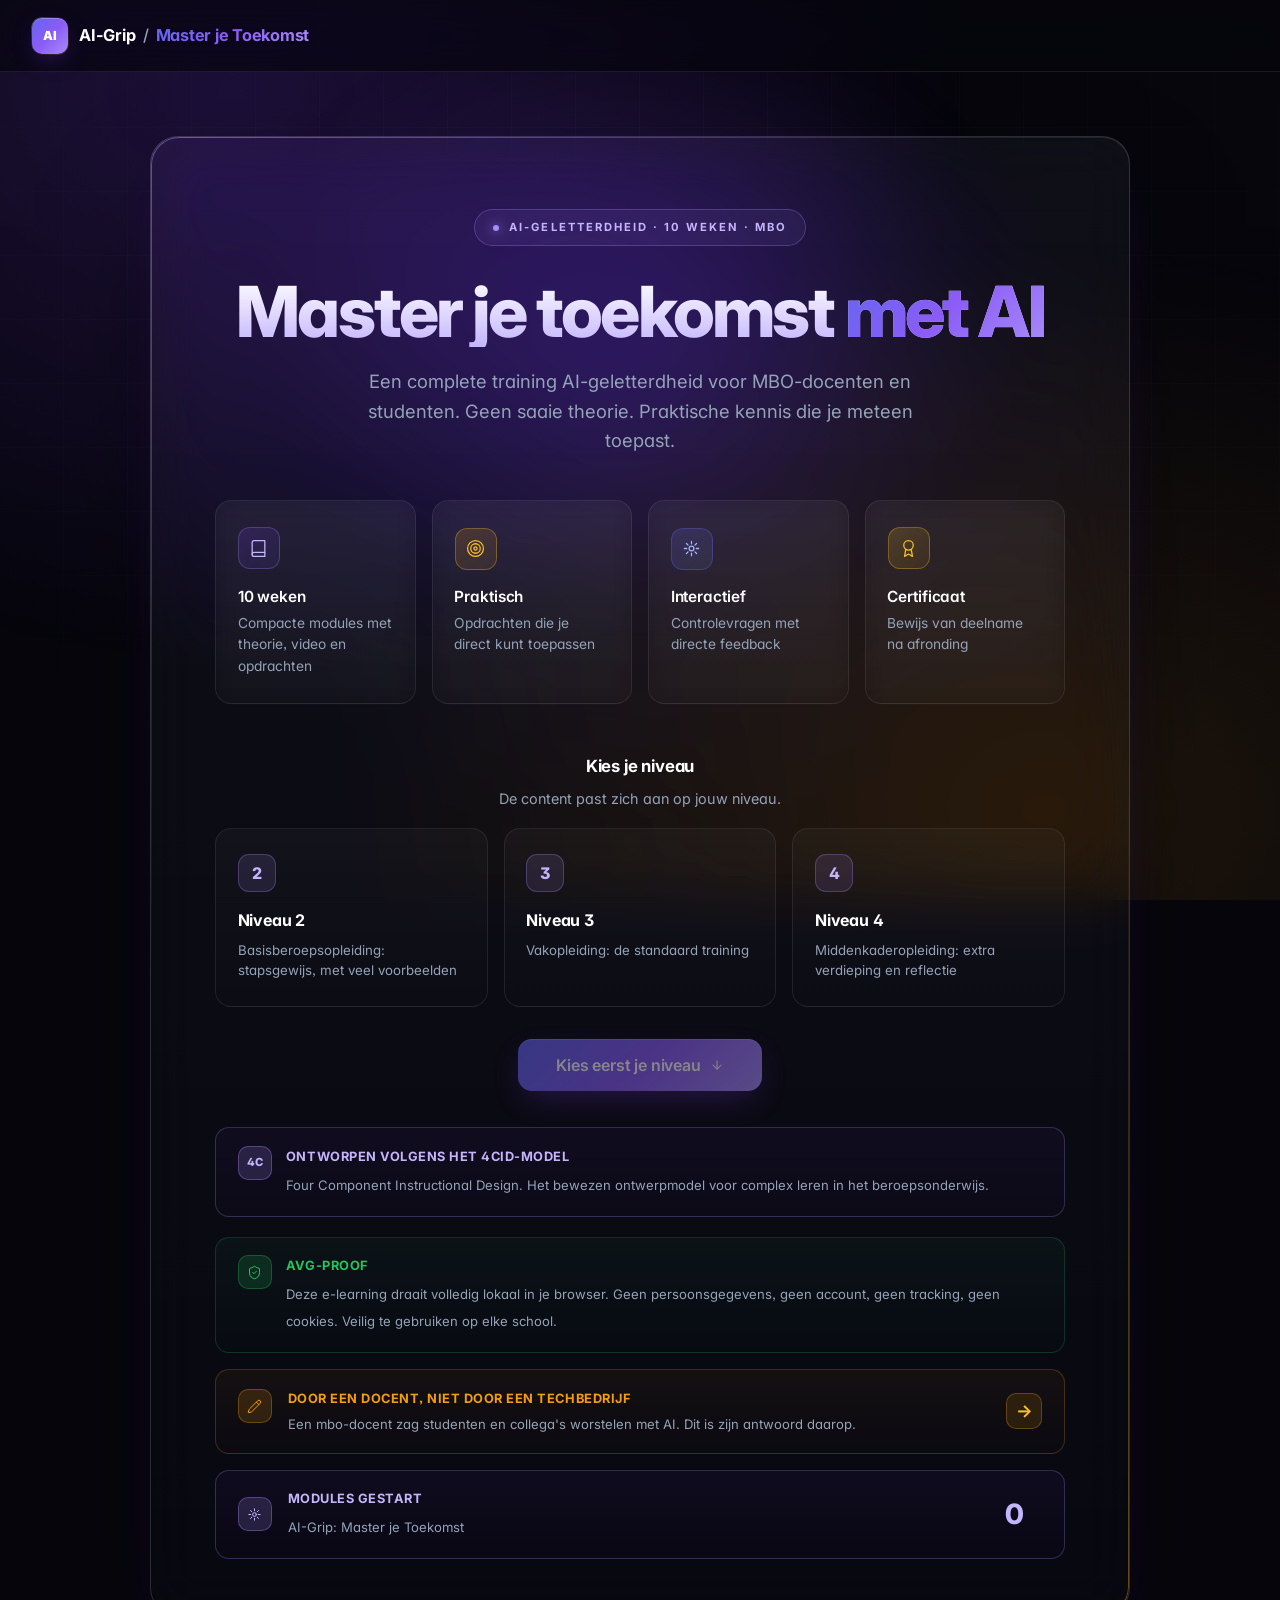
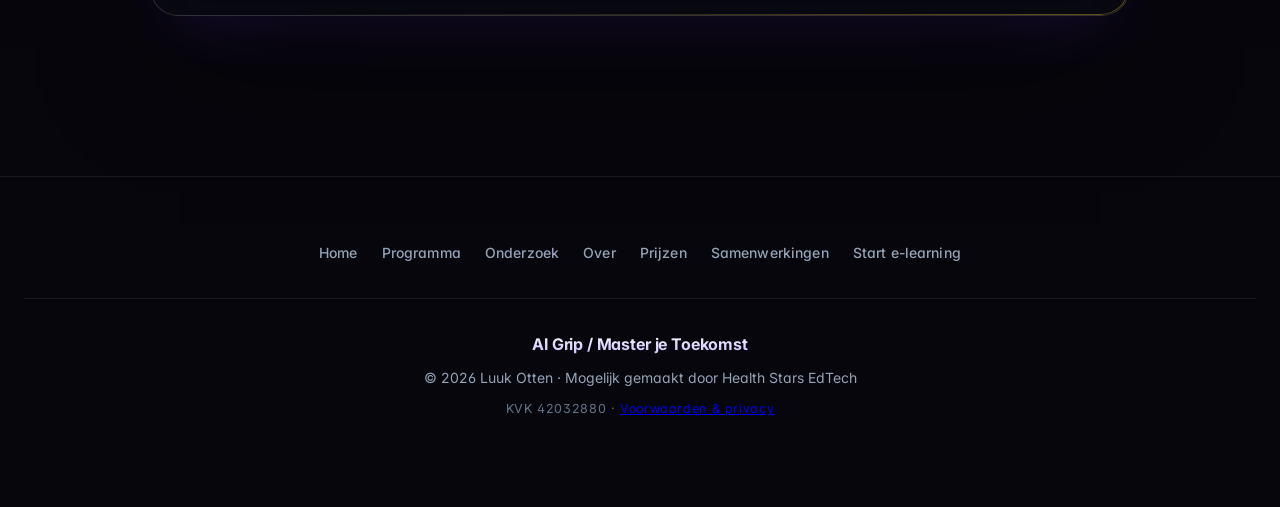
==== aigrip/index.html @ 20317e6b "Sync vanuit MBO3: week 5 weerbaarheid, driekeuze-zelfcheck, eerlijker certificaat en site-consistent" ====
<!DOCTYPE html>
<html lang="nl-NL">
<head>
<meta charset="UTF-8">
<meta name="viewport" content="width=device-width, initial-scale=1.0">
<meta http-equiv="Cache-Control" content="no-cache, no-store, must-revalidate">
<meta http-equiv="Pragma" content="no-cache">
<meta http-equiv="Expires" content="0">
<meta name="dcterms.rights" content="© 2026 Luuk Otten. CC BY-NC-ND 4.0">
<meta name="theme-color" content="#06060c">
<title>Gratis e-learning AI-geletterdheid mbo · AI Grip</title>
<meta name="description" content="Gratis e-learning AI-geletterdheid voor docenten en studenten in het mbo. Tien weken, modulair, gedifferentieerd op niveau 2, 3 en 4. Morgen inzetbaar in de les.">
<meta name="author" content="Luuk Otten">
<meta name="robots" content="index, follow">
<link rel="canonical" href="https://ai-geletterdheid-mbo.nl/aigrip/">

<meta property="og:type" content="website">
<meta property="og:locale" content="nl_NL">
<meta property="og:url" content="https://ai-geletterdheid-mbo.nl/aigrip/">
<meta property="og:title" content="E-learning AI-geletterdheid mbo · AI Grip / Master je Toekomst">
<meta property="og:description" content="Gratis e-learning AI-geletterdheid voor docenten en studenten in het mbo. Tien weken, modulair, gedifferentieerd op niveau 2, 3 en 4.">
<meta property="og:site_name" content="AI-geletterdheid voor het mbo">
<meta property="og:image" content="https://ai-geletterdheid-mbo.nl/og-image.png">
<meta property="og:image:width" content="1200">
<meta property="og:image:height" content="630">
<meta property="og:image:alt" content="AI Grip / Master je Toekomst, AI-geletterdheid voor het mbo">

<meta name="twitter:card" content="summary_large_image">
<meta name="twitter:title" content="E-learning AI-geletterdheid mbo · AI Grip / Master je Toekomst">
<meta name="twitter:description" content="Gratis e-learning AI-geletterdheid voor docenten en studenten in het mbo. Tien weken, modulair.">
<meta name="twitter:image" content="https://ai-geletterdheid-mbo.nl/og-image.png">

<link rel="license" href="https://creativecommons.org/licenses/by-nc-nd/4.0/deed.nl">
<link rel="icon" type="image/svg+xml" href="https://ai-geletterdheid-mbo.nl/favicon.svg">
<link rel="preconnect" href="https://fonts.googleapis.com">
<link rel="preconnect" href="https://fonts.gstatic.com" crossorigin>
<link href="https://fonts.googleapis.com/css2?family=Inter:wght@400;500;600;700;800&display=swap" rel="stylesheet">
<style>
  *, *::before, *::after { box-sizing: border-box; margin: 0; padding: 0; }

  :root {
    /* Deep canvas */
    --bg: #06060c;
    --bg-deep: #04040a;
    --bg-elevated: #0c0c18;

    /* Borders */
    --border: rgba(255,255,255,0.08);
    --border-strong: rgba(255,255,255,0.14);

    /* Primary palette (cool purple) */
    --purple-300: #c4b5fd;
    --purple-400: #a78bfa;
    --purple-500: #8b5cf6;
    --purple-600: #7c3aed;
    --indigo-500: #6366f1;
    --indigo-600: #4f46e5;

    /* Accent (warm amber) */
    --amber-300: #fcd34d;
    --amber-400: #fbbf24;
    --amber-500: #f59e0b;
    --amber-600: #d97706;

    /* Gradients */
    --gradient-primary: linear-gradient(135deg, #6366f1 0%, #8b5cf6 50%, #a78bfa 100%);
    --gradient-primary-hover: linear-gradient(135deg, #7c8af1 0%, #9c70f8 50%, #b596ff 100%);
    --gradient-amber: linear-gradient(135deg, #f59e0b 0%, #fbbf24 100%);
    --gradient-text: linear-gradient(180deg, #ffffff 0%, #c4b5fd 100%);
    --gradient-mesh:
      radial-gradient(at 18% 10%, rgba(124,58,237,0.20) 0%, transparent 50%),
      radial-gradient(at 82% 90%, rgba(245,158,11,0.10) 0%, transparent 50%),
      radial-gradient(at 50% 50%, rgba(99,102,241,0.06) 0%, transparent 60%);

    /* Typography */
    --font-sans: 'Inter', -apple-system, BlinkMacSystemFont, "Segoe UI", Roboto, "Helvetica Neue", Arial, sans-serif;
    --font-display: 'Inter', -apple-system, BlinkMacSystemFont, "Segoe UI", Roboto, sans-serif;

    /* Text */
    --text: #f1f5f9;
    --text-faint: #64748b;
    --white: #ffffff;

    /* === Legacy aliases (kept so existing rules keep working) === */
    --bg-primary: #06060c;
    --bg-secondary: #0c0c18;
    --bg-card: rgba(255,255,255,0.025);
    --bg-card-hover: rgba(255,255,255,0.05);
    --bg-glass: rgba(255,255,255,0.04);
    --border-glass: rgba(255,255,255,0.08);
    --border-glass-hover: rgba(255,255,255,0.14);
    --blue: #6366f1;
    --blue-light: #818cf8;
    --blue-lighter: #a5b4fc;
    --purple: #7c3aed;
    --purple-light: #a78bfa;
    --orange: #f59e0b;
    --orange-light: #fbbf24;
    --orange-dark: #d97706;
    --accent: #fbbf24;
    --gray-50: rgba(255,255,255,0.025);
    --gray-100: rgba(255,255,255,0.05);
    --gray-200: rgba(255,255,255,0.08);
    --gray-300: rgba(255,255,255,0.14);
    --gray-400: rgba(255,255,255,0.4);
    --gray-500: rgba(255,255,255,0.6);
    --gray-600: rgba(255,255,255,0.7);
    --gray-700: rgba(255,255,255,0.85);
    --gray-800: rgba(255,255,255,0.92);
    --text-primary: #f1f5f9;
    --text-secondary: #cbd5e1;
    --text-muted: #94a3b8;
    --green: #22c55e;
    --green-light: rgba(34,197,94,0.12);
    --green-border: rgba(34,197,94,0.3);
    --red: #ef4444;
    --red-light: rgba(239,68,68,0.12);
    --red-border: rgba(239,68,68,0.3);

    --radius: 18px;
    --radius-sm: 12px;
    --radius-xs: 8px;
    --shadow: 0 4px 24px -8px rgba(0,0,0,0.5), 0 0 0 1px var(--border);
    --shadow-lg: 0 24px 60px -16px rgba(0,0,0,0.6), 0 0 0 1px var(--border);
    --shadow-xl: 0 40px 100px -20px rgba(0,0,0,0.7), 0 0 0 1px var(--border);
    --shadow-glow-blue: 0 0 60px -10px rgba(124,58,237,0.5);
    --shadow-glow-amber: 0 0 60px -10px rgba(245,158,11,0.4);
    --shadow-glow-green: 0 0 30px -10px rgba(34,197,94,0.4);
    --shadow-glow-orange: 0 0 30px -10px rgba(245,158,11,0.4);
    --transition: all 0.35s cubic-bezier(0.16, 1, 0.3, 1);
  }

  html { scroll-behavior: smooth; }

  body {
    font-family: var(--font-sans);
    font-feature-settings: 'cv11', 'ss01', 'ss03';
    background: var(--bg);
    color: var(--text);
    line-height: 1.7;
    min-height: 100vh;
    -webkit-font-smoothing: antialiased;
    -moz-osx-font-smoothing: grayscale;
    position: relative;
    overflow-x: hidden;
  }

  /* Ambient gradient mesh */
  body::before {
    content: '';
    position: fixed;
    inset: 0;
    background: var(--gradient-mesh);
    pointer-events: none;
    z-index: 0;
  }

  /* Subtle grid pattern, fades to edges */
  body::after {
    content: '';
    position: fixed;
    inset: 0;
    background-image:
      linear-gradient(rgba(255,255,255,0.022) 1px, transparent 1px),
      linear-gradient(90deg, rgba(255,255,255,0.022) 1px, transparent 1px);
    background-size: 64px 64px;
    background-position: -1px -1px;
    pointer-events: none;
    z-index: 0;
    -webkit-mask-image: radial-gradient(ellipse 80% 70% at 50% 40%, #000 30%, transparent 90%);
    mask-image: radial-gradient(ellipse 80% 70% at 50% 40%, #000 30%, transparent 90%);
  }

  .app-header, .page, .app-footer { position: relative; z-index: 1; }

  /* === SVG ICON SYSTEM (line-style, currentColor) === */
  .ico {
    display: inline-block;
    width: 1em;
    height: 1em;
    background-color: currentColor;
    -webkit-mask-image: var(--svg);
    mask-image: var(--svg);
    -webkit-mask-repeat: no-repeat;
    mask-repeat: no-repeat;
    -webkit-mask-position: center;
    mask-position: center;
    -webkit-mask-size: contain;
    mask-size: contain;
    vertical-align: -0.15em;
    flex-shrink: 0;
  }
  .ico-book { --svg: url("data:image/svg+xml;utf8,<svg xmlns='http://www.w3.org/2000/svg' viewBox='0 0 24 24' fill='none' stroke='currentColor' stroke-width='1.6' stroke-linecap='round' stroke-linejoin='round'><path d='M4 19.5A2.5 2.5 0 0 1 6.5 17H20'/><path d='M6.5 2H20v20H6.5A2.5 2.5 0 0 1 4 19.5v-15A2.5 2.5 0 0 1 6.5 2z'/></svg>"); }
  .ico-target { --svg: url("data:image/svg+xml;utf8,<svg xmlns='http://www.w3.org/2000/svg' viewBox='0 0 24 24' fill='none' stroke='currentColor' stroke-width='1.6' stroke-linecap='round' stroke-linejoin='round'><circle cx='12' cy='12' r='10'/><circle cx='12' cy='12' r='6'/><circle cx='12' cy='12' r='2'/></svg>"); }
  .ico-spark { --svg: url("data:image/svg+xml;utf8,<svg xmlns='http://www.w3.org/2000/svg' viewBox='0 0 24 24' fill='none' stroke='currentColor' stroke-width='1.6' stroke-linecap='round' stroke-linejoin='round'><path d='M12 3v3M12 18v3M3 12h3M18 12h3M5.6 5.6l2.1 2.1M16.3 16.3l2.1 2.1M5.6 18.4l2.1-2.1M16.3 7.7l2.1-2.1'/><circle cx='12' cy='12' r='3'/></svg>"); }
  .ico-award { --svg: url("data:image/svg+xml;utf8,<svg xmlns='http://www.w3.org/2000/svg' viewBox='0 0 24 24' fill='none' stroke='currentColor' stroke-width='1.6' stroke-linecap='round' stroke-linejoin='round'><circle cx='12' cy='8' r='6'/><path d='M15.5 13.5 17 22l-5-3-5 3 1.5-8.5'/></svg>"); }
  .ico-shield { --svg: url("data:image/svg+xml;utf8,<svg xmlns='http://www.w3.org/2000/svg' viewBox='0 0 24 24' fill='none' stroke='currentColor' stroke-width='1.6' stroke-linecap='round' stroke-linejoin='round'><path d='M20 13c0 5-3.5 7.5-7.66 8.95a1 1 0 0 1-.67-.01C7.5 20.5 4 18 4 13V6a1 1 0 0 1 1-1c2 0 4.5-1.2 6.24-2.72a1.17 1.17 0 0 1 1.52 0C14.51 3.81 17 5 19 5a1 1 0 0 1 1 1z'/><path d='m9 12 2 2 4-4'/></svg>"); }
  .ico-play { --svg: url("data:image/svg+xml;utf8,<svg xmlns='http://www.w3.org/2000/svg' viewBox='0 0 24 24' fill='none' stroke='currentColor' stroke-width='1.6' stroke-linecap='round' stroke-linejoin='round'><polygon points='6 3 20 12 6 21 6 3'/></svg>"); }
  .ico-pencil { --svg: url("data:image/svg+xml;utf8,<svg xmlns='http://www.w3.org/2000/svg' viewBox='0 0 24 24' fill='none' stroke='currentColor' stroke-width='1.6' stroke-linecap='round' stroke-linejoin='round'><path d='M21.174 6.812a1 1 0 0 0-3.986-3.987L3.842 16.174a2 2 0 0 0-.5.83l-1.321 4.352a.5.5 0 0 0 .623.622l4.353-1.32a2 2 0 0 0 .83-.497z'/><path d='m15 5 4 4'/></svg>"); }
  .ico-gear { --svg: url("data:image/svg+xml;utf8,<svg xmlns='http://www.w3.org/2000/svg' viewBox='0 0 24 24' fill='none' stroke='currentColor' stroke-width='1.6' stroke-linecap='round' stroke-linejoin='round'><circle cx='12' cy='12' r='3'/><path d='M19.4 15a1.65 1.65 0 0 0 .33 1.82l.06.06a2 2 0 0 1-2.83 2.83l-.06-.06a1.65 1.65 0 0 0-1.82-.33 1.65 1.65 0 0 0-1 1.51V21a2 2 0 1 1-4 0v-.09a1.65 1.65 0 0 0-1-1.51 1.65 1.65 0 0 0-1.82.33l-.06.06a2 2 0 1 1-2.83-2.83l.06-.06a1.65 1.65 0 0 0 .33-1.82 1.65 1.65 0 0 0-1.51-1H3a2 2 0 1 1 0-4h.09a1.65 1.65 0 0 0 1.51-1 1.65 1.65 0 0 0-.33-1.82l-.06-.06a2 2 0 1 1 2.83-2.83l.06.06a1.65 1.65 0 0 0 1.82.33h0a1.65 1.65 0 0 0 1-1.51V3a2 2 0 1 1 4 0v.09a1.65 1.65 0 0 0 1 1.51h0a1.65 1.65 0 0 0 1.82-.33l.06-.06a2 2 0 1 1 2.83 2.83l-.06.06a1.65 1.65 0 0 0-.33 1.82v0a1.65 1.65 0 0 0 1.51 1H21a2 2 0 1 1 0 4h-.09a1.65 1.65 0 0 0-1.51 1z'/></svg>"); }
  .ico-arrow-right { --svg: url("data:image/svg+xml;utf8,<svg xmlns='http://www.w3.org/2000/svg' viewBox='0 0 24 24' fill='none' stroke='currentColor' stroke-width='1.8' stroke-linecap='round' stroke-linejoin='round'><path d='M5 12h14'/><path d='m12 5 7 7-7 7'/></svg>"); }
  .ico-arrow-left { --svg: url("data:image/svg+xml;utf8,<svg xmlns='http://www.w3.org/2000/svg' viewBox='0 0 24 24' fill='none' stroke='currentColor' stroke-width='1.8' stroke-linecap='round' stroke-linejoin='round'><path d='M19 12H5'/><path d='m12 19-7-7 7-7'/></svg>"); }
  .ico-arrow-down { --svg: url("data:image/svg+xml;utf8,<svg xmlns='http://www.w3.org/2000/svg' viewBox='0 0 24 24' fill='none' stroke='currentColor' stroke-width='1.8' stroke-linecap='round' stroke-linejoin='round'><path d='M12 5v14'/><path d='m19 12-7 7-7-7'/></svg>"); }
  .ico-check { --svg: url("data:image/svg+xml;utf8,<svg xmlns='http://www.w3.org/2000/svg' viewBox='0 0 24 24' fill='none' stroke='currentColor' stroke-width='2.2' stroke-linecap='round' stroke-linejoin='round'><polyline points='20 6 9 17 4 12'/></svg>"); }
  .ico-x { --svg: url("data:image/svg+xml;utf8,<svg xmlns='http://www.w3.org/2000/svg' viewBox='0 0 24 24' fill='none' stroke='currentColor' stroke-width='2.2' stroke-linecap='round' stroke-linejoin='round'><path d='M18 6 6 18'/><path d='m6 6 12 12'/></svg>"); }
  .ico-save { --svg: url("data:image/svg+xml;utf8,<svg xmlns='http://www.w3.org/2000/svg' viewBox='0 0 24 24' fill='none' stroke='currentColor' stroke-width='1.6' stroke-linecap='round' stroke-linejoin='round'><path d='M19 21H5a2 2 0 0 1-2-2V5a2 2 0 0 1 2-2h11l5 5v11a2 2 0 0 1-2 2z'/><polyline points='17 21 17 13 7 13 7 21'/><polyline points='7 3 7 8 15 8'/></svg>"); }
  .ico-bulb { --svg: url("data:image/svg+xml;utf8,<svg xmlns='http://www.w3.org/2000/svg' viewBox='0 0 24 24' fill='none' stroke='currentColor' stroke-width='1.6' stroke-linecap='round' stroke-linejoin='round'><path d='M15 14c.2-1 .7-1.7 1.5-2.5 1-.9 1.5-2.2 1.5-3.5A6 6 0 0 0 6 8c0 1 .2 2.2 1.5 3.5.7.7 1.3 1.5 1.5 2.5'/><path d='M9 18h6'/><path d='M10 22h4'/></svg>"); }
  .ico-note { --svg: url("data:image/svg+xml;utf8,<svg xmlns='http://www.w3.org/2000/svg' viewBox='0 0 24 24' fill='none' stroke='currentColor' stroke-width='1.6' stroke-linecap='round' stroke-linejoin='round'><path d='M14 3v4a1 1 0 0 0 1 1h4'/><path d='M17 21H7a2 2 0 0 1-2-2V5a2 2 0 0 1 2-2h7l5 5v11a2 2 0 0 1-2 2z'/><path d='M9 13h6'/><path d='M9 17h6'/></svg>"); }
  .ico-calc { --svg: url("data:image/svg+xml;utf8,<svg xmlns='http://www.w3.org/2000/svg' viewBox='0 0 24 24' fill='none' stroke='currentColor' stroke-width='1.6' stroke-linecap='round' stroke-linejoin='round'><rect x='4' y='2' width='16' height='20' rx='2'/><line x1='8' y1='6' x2='16' y2='6'/><line x1='16' y1='14' x2='16' y2='18'/><path d='M16 10h.01'/><path d='M12 10h.01'/><path d='M8 10h.01'/><path d='M12 14h.01'/><path d='M8 14h.01'/><path d='M12 18h.01'/><path d='M8 18h.01'/></svg>"); }
  .ico-globe { --svg: url("data:image/svg+xml;utf8,<svg xmlns='http://www.w3.org/2000/svg' viewBox='0 0 24 24' fill='none' stroke='currentColor' stroke-width='1.6' stroke-linecap='round' stroke-linejoin='round'><circle cx='12' cy='12' r='10'/><path d='M12 2a14.5 14.5 0 0 0 0 20 14.5 14.5 0 0 0 0-20'/><path d='M2 12h20'/></svg>"); }
  .ico-phone { --svg: url("data:image/svg+xml;utf8,<svg xmlns='http://www.w3.org/2000/svg' viewBox='0 0 24 24' fill='none' stroke='currentColor' stroke-width='1.6' stroke-linecap='round' stroke-linejoin='round'><rect x='5' y='2' width='14' height='20' rx='2.5'/><line x1='12' y1='18' x2='12' y2='18'/></svg>"); }
  .ico-cpu { --svg: url("data:image/svg+xml;utf8,<svg xmlns='http://www.w3.org/2000/svg' viewBox='0 0 24 24' fill='none' stroke='currentColor' stroke-width='1.6' stroke-linecap='round' stroke-linejoin='round'><rect x='4' y='4' width='16' height='16' rx='2'/><rect x='9' y='9' width='6' height='6'/><line x1='9' y1='2' x2='9' y2='4'/><line x1='15' y1='2' x2='15' y2='4'/><line x1='9' y1='20' x2='9' y2='22'/><line x1='15' y1='20' x2='15' y2='22'/><line x1='20' y1='9' x2='22' y2='9'/><line x1='20' y1='14' x2='22' y2='14'/><line x1='2' y1='9' x2='4' y2='9'/><line x1='2' y1='14' x2='4' y2='14'/></svg>"); }
  .ico-building { --svg: url("data:image/svg+xml;utf8,<svg xmlns='http://www.w3.org/2000/svg' viewBox='0 0 24 24' fill='none' stroke='currentColor' stroke-width='1.6' stroke-linecap='round' stroke-linejoin='round'><rect x='4' y='2' width='16' height='20' rx='2'/><path d='M9 22v-4h6v4'/><path d='M8 6h.01'/><path d='M16 6h.01'/><path d='M12 6h.01'/><path d='M12 10h.01'/><path d='M12 14h.01'/><path d='M16 10h.01'/><path d='M16 14h.01'/><path d='M8 10h.01'/><path d='M8 14h.01'/></svg>"); }
  .ico-wrench { --svg: url("data:image/svg+xml;utf8,<svg xmlns='http://www.w3.org/2000/svg' viewBox='0 0 24 24' fill='none' stroke='currentColor' stroke-width='1.6' stroke-linecap='round' stroke-linejoin='round'><path d='M14.7 6.3a1 1 0 0 0 0 1.4l1.6 1.6a1 1 0 0 0 1.4 0l3.77-3.77a6 6 0 0 1-7.94 7.94l-6.91 6.91a2.12 2.12 0 0 1-3-3l6.91-6.91a6 6 0 0 1 7.94-7.94l-3.76 3.76z'/></svg>"); }
  .ico-cross { --svg: url("data:image/svg+xml;utf8,<svg xmlns='http://www.w3.org/2000/svg' viewBox='0 0 24 24' fill='none' stroke='currentColor' stroke-width='1.6' stroke-linecap='round' stroke-linejoin='round'><path d='M11 2a2 2 0 0 0-2 2v5H4a2 2 0 0 0-2 2v2c0 1.1.9 2 2 2h5v5c0 1.1.9 2 2 2h2a2 2 0 0 0 2-2v-5h5a2 2 0 0 0 2-2v-2a2 2 0 0 0-2-2h-5V4a2 2 0 0 0-2-2h-2z'/></svg>"); }
  .ico-box { --svg: url("data:image/svg+xml;utf8,<svg xmlns='http://www.w3.org/2000/svg' viewBox='0 0 24 24' fill='none' stroke='currentColor' stroke-width='1.6' stroke-linecap='round' stroke-linejoin='round'><path d='M21 16V8a2 2 0 0 0-1-1.73l-7-4a2 2 0 0 0-2 0l-7 4A2 2 0 0 0 3 8v8a2 2 0 0 0 1 1.73l7 4a2 2 0 0 0 2 0l7-4A2 2 0 0 0 21 16z'/><polyline points='3.27 6.96 12 12.01 20.73 6.96'/><line x1='12' y1='22.08' x2='12' y2='12'/></svg>"); }
  .ico-briefcase { --svg: url("data:image/svg+xml;utf8,<svg xmlns='http://www.w3.org/2000/svg' viewBox='0 0 24 24' fill='none' stroke='currentColor' stroke-width='1.6' stroke-linecap='round' stroke-linejoin='round'><rect x='2' y='7' width='20' height='14' rx='2' ry='2'/><path d='M16 21V5a2 2 0 0 0-2-2h-4a2 2 0 0 0-2 2v16'/></svg>"); }
  .ico-utensils { --svg: url("data:image/svg+xml;utf8,<svg xmlns='http://www.w3.org/2000/svg' viewBox='0 0 24 24' fill='none' stroke='currentColor' stroke-width='1.6' stroke-linecap='round' stroke-linejoin='round'><path d='M3 2v7c0 1.1.9 2 2 2h4a2 2 0 0 0 2-2V2'/><path d='M7 2v20'/><path d='M21 15V2v0a5 5 0 0 0-5 5v6c0 1.1.9 2 2 2h3Zm0 0v7'/></svg>"); }
  .ico-scales { --svg: url("data:image/svg+xml;utf8,<svg xmlns='http://www.w3.org/2000/svg' viewBox='0 0 24 24' fill='none' stroke='currentColor' stroke-width='1.6' stroke-linecap='round' stroke-linejoin='round'><path d='m16 16 3-8 3 8c-.87.65-1.92 1-3 1s-2.13-.35-3-1Z'/><path d='m2 16 3-8 3 8c-.87.65-1.92 1-3 1s-2.13-.35-3-1Z'/><path d='M7 21h10'/><path d='M12 3v18'/><path d='M3 7h2c2 0 5-1 7-2 2 1 5 2 7 2h2'/></svg>"); }
  .ico-lock { --svg: url("data:image/svg+xml;utf8,<svg xmlns='http://www.w3.org/2000/svg' viewBox='0 0 24 24' fill='none' stroke='currentColor' stroke-width='1.6' stroke-linecap='round' stroke-linejoin='round'><rect x='3' y='11' width='18' height='11' rx='2' ry='2'/><path d='M7 11V7a5 5 0 0 1 10 0v4'/></svg>"); }
  .ico-alert { --svg: url("data:image/svg+xml;utf8,<svg xmlns='http://www.w3.org/2000/svg' viewBox='0 0 24 24' fill='none' stroke='currentColor' stroke-width='1.6' stroke-linecap='round' stroke-linejoin='round'><path d='m21.73 18-8-14a2 2 0 0 0-3.48 0l-8 14A2 2 0 0 0 4 21h16a2 2 0 0 0 1.73-3Z'/><path d='M12 9v4'/><path d='M12 17h.01'/></svg>"); }
  .ico-help { --svg: url("data:image/svg+xml;utf8,<svg xmlns='http://www.w3.org/2000/svg' viewBox='0 0 24 24' fill='none' stroke='currentColor' stroke-width='1.6' stroke-linecap='round' stroke-linejoin='round'><circle cx='12' cy='12' r='10'/><path d='M9.09 9a3 3 0 0 1 5.83 1c0 2-3 3-3 3'/><path d='M12 17h.01'/></svg>"); }
  .ico-megaphone { --svg: url("data:image/svg+xml;utf8,<svg xmlns='http://www.w3.org/2000/svg' viewBox='0 0 24 24' fill='none' stroke='currentColor' stroke-width='1.6' stroke-linecap='round' stroke-linejoin='round'><path d='m3 11 18-5v12L3 14v-3z'/><path d='M11.6 16.8a3 3 0 1 1-5.8-1.6'/></svg>"); }
  .ico-home { --svg: url("data:image/svg+xml;utf8,<svg xmlns='http://www.w3.org/2000/svg' viewBox='0 0 24 24' fill='none' stroke='currentColor' stroke-width='1.6' stroke-linecap='round' stroke-linejoin='round'><path d='M15 21v-8a1 1 0 0 0-1-1h-4a1 1 0 0 0-1 1v8'/><path d='M3 10a2 2 0 0 1 .709-1.528l7-5.999a2 2 0 0 1 2.582 0l7 5.999A2 2 0 0 1 21 10v9a2 2 0 0 1-2 2H5a2 2 0 0 1-2-2z'/></svg>"); }

  /* ===== HEADER ===== */
  .app-header {
    background: rgba(6,6,12,0.72);
    backdrop-filter: blur(24px) saturate(180%);
    -webkit-backdrop-filter: blur(24px) saturate(180%);
    color: var(--white);
    padding: 0 2rem;
    height: 72px;
    display: flex;
    align-items: center;
    justify-content: space-between;
    position: sticky;
    top: 0;
    z-index: 100;
    border-bottom: 1px solid var(--border);
  }

  .app-header .logo {
    font-family: var(--font-display);
    font-size: 1.02rem;
    font-weight: 700;
    display: flex;
    align-items: center;
    gap: 0.7rem;
    cursor: pointer;
    letter-spacing: -0.015em;
    color: var(--white);
    text-decoration: none;
    border-bottom: none;
  }
  .app-header .logo:hover { border-bottom: none; }

  .app-header .logo .logo-mark {
    display: inline-flex;
    align-items: center;
    justify-content: center;
    width: 36px;
    height: 36px;
    border-radius: 10px;
    background: var(--gradient-primary);
    color: var(--white);
    font-weight: 900;
    font-size: 0.78rem;
    letter-spacing: -0.04em;
    box-shadow:
      0 8px 24px -8px rgba(124,58,237,0.55),
      inset 0 1px 0 0 rgba(255,255,255,0.22);
    font-family: var(--font-display);
    position: relative;
  }

  .app-header .logo .logo-mark::before {
    content: '';
    position: absolute;
    inset: -1px;
    border-radius: 11px;
    background: linear-gradient(135deg, rgba(255,255,255,0.3), transparent 50%, rgba(245,158,11,0.25));
    -webkit-mask: linear-gradient(#fff 0 0) content-box, linear-gradient(#fff 0 0);
    mask: linear-gradient(#fff 0 0) content-box, linear-gradient(#fff 0 0);
    -webkit-mask-composite: xor;
    mask-composite: exclude;
    padding: 1px;
    pointer-events: none;
  }

  .app-header .logo span.accent {
    background: var(--gradient-primary);
    -webkit-background-clip: text;
    -webkit-text-fill-color: transparent;
    background-clip: text;
    font-weight: 700;
  }

  .progress-header {
    display: flex;
    align-items: center;
    gap: 1rem;
  }

  .progress-header .progress-text {
    font-size: 0.85rem;
    color: var(--text-secondary);
    white-space: nowrap;
    font-weight: 500;
  }

  .progress-bar-container {
    width: 180px;
    height: 6px;
    background: rgba(255,255,255,0.08);
    border-radius: 3px;
    overflow: hidden;
  }

  .progress-bar-fill {
    height: 100%;
    background: var(--gradient-primary);
    border-radius: 3px;
    transition: width 0.6s cubic-bezier(0.4, 0, 0.2, 1);
  }

  /* ===== PAGES ===== */
  .page { display: none; }
  .page.active { display: block; }

  /* ===== WELCOME PAGE ===== */
  .welcome {
    min-height: calc(100vh - 72px);
    display: flex;
    align-items: center;
    justify-content: center;
    padding: 4rem 2rem 5rem;
    position: relative;
  }

  .welcome::before {
    content: '';
    position: absolute;
    top: -100px;
    left: 50%;
    transform: translateX(-50%);
    width: 900px;
    height: 700px;
    background: radial-gradient(ellipse, rgba(124,58,237,0.18) 0%, transparent 60%);
    pointer-events: none;
    filter: blur(40px);
    z-index: 0;
  }

  .welcome-card {
    position: relative;
    max-width: 980px;
    width: 100%;
    background: linear-gradient(180deg, rgba(255,255,255,0.04) 0%, rgba(255,255,255,0.012) 100%);
    backdrop-filter: blur(28px) saturate(160%);
    -webkit-backdrop-filter: blur(28px) saturate(160%);
    border: 1px solid var(--border-strong);
    border-radius: 28px;
    box-shadow:
      0 60px 120px -30px rgba(0,0,0,0.7),
      0 30px 60px -30px rgba(124,58,237,0.35),
      inset 0 1px 0 0 rgba(255,255,255,0.08);
    padding: 4.5rem 4rem 3.5rem;
    text-align: center;
    animation: fadeInUp 0.8s cubic-bezier(0.16, 1, 0.3, 1);
    z-index: 1;
  }

  .welcome-card::before {
    content: '';
    position: absolute;
    inset: 0;
    border-radius: 28px;
    padding: 1px;
    background: linear-gradient(135deg, rgba(168,139,250,0.5) 0%, transparent 35%, transparent 65%, rgba(251,191,36,0.4) 100%);
    -webkit-mask: linear-gradient(#fff 0 0) content-box, linear-gradient(#fff 0 0);
    mask: linear-gradient(#fff 0 0) content-box, linear-gradient(#fff 0 0);
    -webkit-mask-composite: xor;
    mask-composite: exclude;
    pointer-events: none;
  }

  .welcome-card .eyebrow {
    display: inline-flex;
    align-items: center;
    gap: 0.65rem;
    padding: 0.5rem 1.1rem;
    background: rgba(168,139,250,0.08);
    border: 1px solid rgba(168,139,250,0.28);
    border-radius: 999px;
    font-family: var(--font-display);
    font-size: 0.7rem;
    font-weight: 700;
    color: var(--purple-300);
    text-transform: uppercase;
    letter-spacing: 0.18em;
    margin-bottom: 1.85rem;
  }

  .welcome-card .eyebrow::before {
    content: '';
    width: 6px;
    height: 6px;
    border-radius: 50%;
    background: var(--purple-400);
    box-shadow: 0 0 12px var(--purple-400), 0 0 24px rgba(168,139,250,0.4);
    animation: pulseDot 2.4s ease-in-out infinite;
  }

  @keyframes pulseDot {
    0%, 100% { opacity: 1; transform: scale(1); }
    50% { opacity: 0.6; transform: scale(0.85); }
  }

  .welcome-card .emoji-hero { display: none; }

  .welcome-card h1 {
    font-family: var(--font-display);
    font-size: clamp(2.4rem, 5.5vw, 4.4rem);
    font-weight: 800;
    letter-spacing: -0.04em;
    line-height: 1.02;
    margin-bottom: 1.25rem;
    color: var(--white);
    background: var(--gradient-text);
    -webkit-background-clip: text;
    -webkit-text-fill-color: transparent;
    background-clip: text;
  }

  .welcome-card h1 span {
    background: var(--gradient-primary);
    -webkit-background-clip: text;
    -webkit-text-fill-color: transparent;
    background-clip: text;
    display: inline-block;
  }

  .welcome-card .subtitle {
    font-size: 1.15rem;
    color: var(--text-muted);
    margin-bottom: 2.75rem;
    font-weight: 400;
    max-width: 580px;
    margin-left: auto;
    margin-right: auto;
    line-height: 1.6;
  }

  .welcome-card .description { display: none; }

  .welcome-card .features {
    display: grid;
    grid-template-columns: repeat(4, 1fr);
    gap: 1rem;
    margin-bottom: 3rem;
    text-align: left;
  }

  .feature-item {
    display: flex;
    flex-direction: column;
    align-items: flex-start;
    gap: 1rem;
    padding: 1.65rem 1.35rem;
    background: linear-gradient(180deg, rgba(255,255,255,0.04) 0%, rgba(255,255,255,0.01) 100%);
    border: 1px solid var(--border);
    border-radius: 16px;
    backdrop-filter: blur(12px);
    -webkit-backdrop-filter: blur(12px);
    transition: var(--transition);
    position: relative;
    overflow: hidden;
  }

  .feature-item::after {
    content: '';
    position: absolute;
    top: 0;
    left: 0;
    right: 0;
    height: 1px;
    background: linear-gradient(90deg, transparent, rgba(168,139,250,0.5), transparent);
    opacity: 0;
    transition: var(--transition);
  }

  .feature-item:hover {
    background: linear-gradient(180deg, rgba(255,255,255,0.06) 0%, rgba(255,255,255,0.02) 100%);
    border-color: var(--border-strong);
    transform: translateY(-3px);
  }

  .feature-item:hover::after { opacity: 1; }

  .feature-item .icon {
    display: inline-flex;
    align-items: center;
    justify-content: center;
    width: 42px;
    height: 42px;
    border-radius: 12px;
    background: linear-gradient(135deg, rgba(124,58,237,0.18) 0%, rgba(99,102,241,0.08) 100%);
    border: 1px solid rgba(168,139,250,0.28);
    font-size: 1.2rem;
    color: var(--purple-300);
    flex-shrink: 0;
  }

  .feature-item:nth-child(2) .icon {
    background: linear-gradient(135deg, rgba(245,158,11,0.18) 0%, rgba(251,191,36,0.08) 100%);
    border-color: rgba(251,191,36,0.32);
    color: var(--amber-400);
  }
  .feature-item:nth-child(3) .icon {
    background: linear-gradient(135deg, rgba(99,102,241,0.18) 0%, rgba(165,180,252,0.08) 100%);
    border-color: rgba(99,102,241,0.32);
    color: #a5b4fc;
  }
  .feature-item:nth-child(4) .icon {
    background: linear-gradient(135deg, rgba(251,191,36,0.18) 0%, rgba(245,158,11,0.08) 100%);
    border-color: rgba(251,191,36,0.32);
    color: var(--amber-400);
  }

  .feature-item .text { font-size: 0.86rem; color: var(--text-muted); line-height: 1.55; }
  .feature-item .text strong { color: var(--white); display: block; margin-bottom: 4px; font-weight: 600; font-size: 0.96rem; letter-spacing: -0.005em; font-family: var(--font-display); }

  @media (max-width: 768px) {
    .welcome-card { padding: 2.5rem 1.5rem; border-radius: 22px; }
    .welcome-card .features { grid-template-columns: 1fr 1fr; }
  }

  .btn {
    display: inline-flex;
    align-items: center;
    gap: 0.55rem;
    padding: 1rem 2.4rem;
    border: none;
    border-radius: 14px;
    font-family: var(--font-display);
    font-size: 1rem;
    font-weight: 600;
    cursor: pointer;
    transition: var(--transition);
    text-decoration: none;
    letter-spacing: -0.01em;
    position: relative;
  }

  .btn-primary {
    background: var(--gradient-primary);
    color: var(--white);
    box-shadow:
      0 12px 32px -8px rgba(124,58,237,0.55),
      inset 0 1px 0 0 rgba(255,255,255,0.2);
  }

  .btn-primary:hover {
    background: var(--gradient-primary-hover);
    transform: translateY(-2px);
    box-shadow:
      0 20px 48px -8px rgba(124,58,237,0.65),
      inset 0 1px 0 0 rgba(255,255,255,0.25);
  }

  .btn-secondary {
    background: rgba(255,255,255,0.06);
    color: var(--text-secondary);
    border: 1px solid var(--border-glass);
  }

  .btn-secondary:hover {
    background: rgba(255,255,255,0.1);
    color: var(--white);
    border-color: var(--border-glass-hover);
  }

  .btn-success {
    background: linear-gradient(135deg, #16a34a 0%, #22c55e 100%);
    color: var(--white);
    box-shadow: 0 4px 20px -4px rgba(34,197,94,0.35);
  }

  .btn-success:hover {
    transform: translateY(-2px);
    box-shadow: 0 8px 30px -4px rgba(34,197,94,0.45);
  }

  .btn-outline {
    background: transparent;
    border: 1px solid var(--border-glass-hover);
    color: var(--text-secondary);
  }

  .btn-outline:hover {
    background: rgba(255,255,255,0.06);
    border-color: var(--blue-lighter);
    color: var(--white);
  }

  .btn-amber {
    background: var(--gradient-amber);
    color: #1a1a1a;
    box-shadow: 0 4px 20px -4px rgba(245,158,11,0.4);
  }

  .btn-amber:hover {
    transform: translateY(-2px);
    box-shadow: 0 8px 30px -4px rgba(245,158,11,0.5);
  }

  .btn-tint {
    background: rgba(99,102,241,0.14);
    color: #c7d2fe;
    border: 1px solid rgba(99,102,241,0.4);
  }

  .btn-tint:hover {
    background: rgba(99,102,241,0.22);
    color: var(--white);
    border-color: rgba(99,102,241,0.6);
  }

  /* ===== OVERVIEW PAGE ===== */
  .overview {
    max-width: 1200px;
    margin: 0 auto;
    padding: 4rem 2rem 3rem;
    position: relative;
  }

  .overview::before {
    content: '';
    position: absolute;
    top: -150px;
    left: 50%;
    transform: translateX(-50%);
    width: 700px;
    height: 500px;
    background: radial-gradient(ellipse, rgba(124,58,237,0.14) 0%, transparent 60%);
    pointer-events: none;
    filter: blur(60px);
    z-index: -1;
  }

  .overview h2 {
    font-family: var(--font-display);
    font-size: clamp(2rem, 4vw, 2.8rem);
    font-weight: 800;
    color: var(--white);
    margin-bottom: 0.85rem;
    letter-spacing: -0.035em;
    line-height: 1.05;
    background: var(--gradient-text);
    -webkit-background-clip: text;
    -webkit-text-fill-color: transparent;
    background-clip: text;
  }

  .overview .overview-subtitle {
    color: var(--text-muted);
    margin-bottom: 3rem;
    font-size: 1.05rem;
    max-width: 600px;
  }

  .weeks-grid {
    display: grid;
    grid-template-columns: repeat(auto-fill, minmax(300px, 1fr));
    gap: 1.25rem;
  }

  .week-card {
    position: relative;
    background: linear-gradient(180deg, rgba(255,255,255,0.04) 0%, rgba(255,255,255,0.012) 100%);
    backdrop-filter: blur(20px) saturate(160%);
    -webkit-backdrop-filter: blur(20px) saturate(160%);
    border: 1px solid var(--border);
    border-radius: 20px;
    box-shadow:
      0 4px 24px -8px rgba(0,0,0,0.5),
      inset 0 1px 0 0 rgba(255,255,255,0.05);
    padding: 1.95rem 1.75rem 1.85rem;
    cursor: pointer;
    transition: var(--transition);
    border-left: none;
    overflow: hidden;
    animation: fadeInUp 0.55s cubic-bezier(0.16, 1, 0.3, 1) both;
  }

  .week-card::before {
    content: '';
    position: absolute;
    top: 0;
    left: 0;
    right: 0;
    height: 1px;
    background: linear-gradient(90deg, transparent, rgba(168,139,250,0.5), transparent);
    opacity: 0;
    transition: var(--transition);
  }

  .week-card::after {
    content: '';
    position: absolute;
    inset: 0;
    background: radial-gradient(circle at 90% -10%, rgba(168,139,250,0.12) 0%, transparent 50%);
    opacity: 0;
    transition: var(--transition);
    pointer-events: none;
  }

  .week-card:nth-child(1) { animation-delay: 0.0s; }
  .week-card:nth-child(2) { animation-delay: 0.05s; }
  .week-card:nth-child(3) { animation-delay: 0.1s; }
  .week-card:nth-child(4) { animation-delay: 0.15s; }
  .week-card:nth-child(5) { animation-delay: 0.2s; }
  .week-card:nth-child(6) { animation-delay: 0.25s; }
  .week-card:nth-child(7) { animation-delay: 0.3s; }
  .week-card:nth-child(8) { animation-delay: 0.35s; }
  .week-card:nth-child(9) { animation-delay: 0.4s; }
  .week-card:nth-child(10) { animation-delay: 0.45s; }

  .week-card:hover {
    transform: translateY(-6px);
    border-color: rgba(168,139,250,0.4);
    box-shadow:
      0 40px 80px -20px rgba(0,0,0,0.6),
      0 24px 48px -24px rgba(124,58,237,0.45),
      inset 0 1px 0 0 rgba(255,255,255,0.08);
  }

  .week-card:hover::before, .week-card:hover::after { opacity: 1; }

  .week-card.completed { border-color: rgba(34,197,94,0.32); }

  .week-card.completed::after {
    background: radial-gradient(circle at 90% -10%, rgba(34,197,94,0.12) 0%, transparent 50%);
    opacity: 1;
  }

  .week-card.completed:hover {
    border-color: rgba(34,197,94,0.5);
    box-shadow:
      0 40px 80px -20px rgba(0,0,0,0.6),
      0 24px 48px -24px rgba(34,197,94,0.35);
  }

  .week-card.current {
    border-color: rgba(251,191,36,0.42);
    background: linear-gradient(180deg, rgba(245,158,11,0.06) 0%, rgba(245,158,11,0.012) 100%);
  }

  .week-card.current::after {
    background: radial-gradient(circle at 90% -10%, rgba(251,191,36,0.2) 0%, transparent 55%);
    opacity: 1;
  }

  .week-card.current:hover {
    border-color: var(--amber-500);
    box-shadow:
      0 40px 80px -20px rgba(0,0,0,0.6),
      0 24px 48px -24px rgba(245,158,11,0.45);
  }

  .week-card .week-number {
    display: inline-flex;
    align-items: center;
    justify-content: center;
    width: 50px;
    height: 50px;
    border-radius: 14px;
    background: linear-gradient(135deg, rgba(168,139,250,0.16) 0%, rgba(99,102,241,0.06) 100%);
    border: 1px solid rgba(168,139,250,0.28);
    color: var(--purple-300);
    font-weight: 800;
    font-size: 1.2rem;
    margin-bottom: 1.35rem;
    font-family: var(--font-display);
    letter-spacing: -0.025em;
    position: relative;
    z-index: 1;
  }

  .week-card.completed .week-number {
    background: linear-gradient(135deg, rgba(34,197,94,0.22) 0%, rgba(34,197,94,0.08) 100%);
    border-color: rgba(34,197,94,0.45);
    color: var(--green);
  }

  .week-card.current .week-number {
    background: var(--gradient-amber);
    border-color: transparent;
    color: #1a1a1a;
    box-shadow: 0 10px 28px -8px rgba(245,158,11,0.55);
  }

  .week-card .completed-badge {
    position: absolute;
    top: 1.6rem;
    right: 1.6rem;
    width: 26px;
    height: 26px;
    border-radius: 50%;
    background: var(--green);
    color: var(--white);
    display: flex;
    align-items: center;
    justify-content: center;
    font-size: 0.75rem;
    z-index: 1;
    box-shadow: 0 6px 16px -4px rgba(34,197,94,0.5);
  }

  .week-card h3 {
    font-family: var(--font-display);
    font-size: 1.2rem;
    color: var(--white);
    margin-bottom: 0.55rem;
    font-weight: 700;
    letter-spacing: -0.02em;
    line-height: 1.25;
    position: relative;
    z-index: 1;
  }

  .week-card .card-subtitle {
    color: var(--text-muted);
    font-size: 0.92rem;
    font-style: normal;
    line-height: 1.55;
    position: relative;
    z-index: 1;
  }

  /* ===== WEEK DETAIL PAGE ===== */
  .week-detail {
    max-width: 800px;
    margin: 0 auto;
    padding: 2.5rem 2rem;
    animation: fadeInUp 0.4s ease;
  }

  .week-detail .back-link {
    display: inline-flex;
    align-items: center;
    gap: 0.4rem;
    color: var(--text-muted);
    text-decoration: none;
    font-size: 0.9rem;
    margin-bottom: 2rem;
    cursor: pointer;
    transition: var(--transition);
    font-weight: 500;
  }

  .week-detail .back-link:hover { color: var(--blue-lighter); }

  .week-detail .week-header {
    margin-bottom: 2.5rem;
  }

  .week-detail .week-header .week-label {
    display: inline-block;
    background: var(--gradient-primary);
    color: var(--white);
    font-size: 0.75rem;
    font-weight: 700;
    padding: 0.3rem 0.9rem;
    border-radius: 20px;
    margin-bottom: 0.75rem;
    text-transform: uppercase;
    letter-spacing: 0.8px;
  }

  .week-detail .week-header h1 {
    font-family: var(--font-display);
    font-size: clamp(2rem, 4vw, 2.6rem);
    font-weight: 800;
    color: var(--white);
    margin-bottom: 0.4rem;
    letter-spacing: -0.035em;
    line-height: 1.1;
    background: var(--gradient-text);
    -webkit-background-clip: text;
    -webkit-text-fill-color: transparent;
    background-clip: text;
  }

  .week-detail .week-header .subtitle {
    color: var(--text-muted);
    font-size: 1.08rem;
    font-style: normal;
  }

  .section {
    background: linear-gradient(180deg, rgba(255,255,255,0.04) 0%, rgba(255,255,255,0.012) 100%);
    backdrop-filter: blur(24px) saturate(160%);
    -webkit-backdrop-filter: blur(24px) saturate(160%);
    border: 1px solid var(--border);
    border-radius: 22px;
    box-shadow:
      0 20px 60px -20px rgba(0,0,0,0.5),
      inset 0 1px 0 0 rgba(255,255,255,0.06);
    padding: 2.25rem;
    margin-bottom: 1.5rem;
  }

  .section-title {
    display: flex;
    align-items: center;
    gap: 0.75rem;
    font-family: var(--font-display);
    font-size: 1.2rem;
    font-weight: 700;
    color: var(--white);
    margin-bottom: 1.5rem;
    padding-bottom: 1rem;
    border-bottom: 1px solid var(--border);
    letter-spacing: -0.015em;
  }

  .section-title .icon {
    display: inline-flex;
    align-items: center;
    justify-content: center;
    width: 36px;
    height: 36px;
    border-radius: 10px;
    background: linear-gradient(135deg, rgba(124,58,237,0.18) 0%, rgba(99,102,241,0.06) 100%);
    border: 1px solid rgba(168,139,250,0.28);
    color: var(--purple-300);
    font-size: 1.05rem;
    flex-shrink: 0;
  }

  /* Theory */
  .theory-content { color: var(--text-secondary); line-height: 1.85; }
  .theory-content h2 { color: var(--white); margin: 1.5rem 0 0.75rem; font-size: 1.3rem; font-weight: 700; }
  .theory-content h3 { color: var(--white); margin: 1.5rem 0 0.5rem; font-size: 1.1rem; font-weight: 700; }
  .theory-content p { margin-bottom: 0.85rem; }
  .theory-content ul, .theory-content ol { margin: 0.5rem 0 1rem 1.5rem; }
  .theory-content li { margin-bottom: 0.5rem; }
  .theory-content strong { color: var(--text-primary); }
  .theory-content em { color: var(--text-secondary); }

  .theory-content .highlight-box {
    background: rgba(79,70,229,0.1);
    border-left: 3px solid var(--blue);
    padding: 1.25rem 1.5rem;
    border-radius: 0 var(--radius-xs) var(--radius-xs) 0;
    margin: 1.25rem 0;
    color: var(--text-secondary);
  }

  .theory-content .highlight-box strong { color: var(--white); }

  .theory-content .highlight-box.help {
    background: linear-gradient(180deg, rgba(124,58,237,0.20) 0%, rgba(124,58,237,0.09) 100%);
    border: 1px solid rgba(168,139,250,0.45);
    border-left: 5px solid var(--purple-400);
    box-shadow: 0 18px 44px -16px rgba(124,58,237,0.6);
  }

  .theory-content .example-box {
    background: rgba(245,158,11,0.08);
    border-left: 3px solid var(--orange);
    padding: 1.25rem 1.5rem;
    border-radius: 0 var(--radius-xs) var(--radius-xs) 0;
    margin: 1.25rem 0;
    color: var(--text-secondary);
  }

  .theory-content .example-box strong { color: var(--orange-light); }

  .theory-content .compare-grid {
    display: grid;
    grid-template-columns: 1fr 1fr;
    gap: 1rem;
    margin: 1.25rem 0;
  }

  .theory-content .compare-bad {
    background: var(--red-light);
    padding: 1.25rem;
    border-radius: var(--radius-sm);
    border: 1px solid var(--red-border);
    color: var(--text-secondary);
  }

  .theory-content .compare-good {
    background: var(--green-light);
    padding: 1.25rem;
    border-radius: var(--radius-sm);
    border: 1px solid var(--green-border);
    color: var(--text-secondary);
  }

  .theory-content .compare-bad strong { color: var(--red); display: block; margin-bottom: 0.5rem; }
  .theory-content .compare-good strong { color: var(--green); display: block; margin-bottom: 0.5rem; }

  /* Leesbare links in alle content (theorie + opdrachten) op de donkere achtergrond */
  .theory-content a,
  .assignment-intro-text a,
  .assignment-outro-text a,
  .assignment-description a,
  .assignment-step-card a,
  .assignment-bonus-body a {
    color: var(--purple-300);
    text-decoration: underline;
    text-underline-offset: 2px;
    transition: color 0.15s ease;
  }

  .theory-content a:hover,
  .assignment-intro-text a:hover,
  .assignment-outro-text a:hover,
  .assignment-description a:hover,
  .assignment-step-card a:hover,
  .assignment-bonus-body a:hover {
    color: var(--amber-400);
  }

  .theory-content .timeline {
    display: flex;
    align-items: center;
    gap: 0;
    margin: 1.5rem 0;
    flex-wrap: wrap;
    justify-content: center;
    background: rgba(255,255,255,0.03);
    border-radius: var(--radius-sm);
    padding: 1rem;
    border: 1px solid var(--border-glass);
  }

  .theory-content .timeline-item {
    text-align: center;
    padding: 0.75rem;
    flex: 1;
    min-width: 100px;
    position: relative;
  }

  .theory-content .timeline-item .year {
    font-size: 0.75rem;
    color: var(--text-muted);
    display: block;
  }

  .theory-content .timeline-item .emoji { font-size: 2rem; display: block; margin: 0.25rem 0; }

  .theory-content .timeline-item .label {
    font-size: 0.8rem;
    font-weight: 700;
    color: var(--blue-lighter);
  }

  .theory-content .timeline-arrow {
    font-size: 1.2rem;
    color: var(--text-muted);
    flex-shrink: 0;
  }

  /* Video iframe container */
  .video-iframe-container {
    position: relative;
    width: 100%;
    padding-bottom: 56.25%; /* 16:9 */
    border-radius: 12px;
    overflow: hidden;
    background: rgba(255,255,255,0.03);
  }
  .video-iframe-container iframe {
    position: absolute;
    top: 0;
    left: 0;
    width: 100%;
    height: 100%;
    border: none;
    border-radius: 12px;
  }
  .video-fallback {
    position: absolute;
    top: 0;
    left: 0;
    width: 100%;
    height: 100%;
    display: flex;
    align-items: center;
    justify-content: center;
    color: var(--text-muted);
    font-size: 0.95rem;
    text-align: center;
    padding: 2rem;
    background: rgba(255,255,255,0.03);
    border-radius: 12px;
    border: 1px dashed var(--border-glass);
  }

  /* Admin settings gear */
  .settings-gear {
    background: none;
    border: none;
    color: var(--text-muted);
    font-size: 1.1rem;
    cursor: pointer;
    padding: 0.3rem;
    border-radius: 6px;
    transition: var(--transition);
    display: none;
    align-items: center;
    justify-content: center;
    margin-left: 0.75rem;
  }
  body.admin-mode .settings-gear { display: flex; }
  .settings-gear:hover {
    color: var(--text-primary);
    background: rgba(255,255,255,0.08);
  }

  /* Admin overlay / modal */
  .admin-overlay {
    display: none;
    position: fixed;
    top: 0;
    left: 0;
    right: 0;
    bottom: 0;
    background: rgba(0,0,0,0.7);
    backdrop-filter: blur(8px);
    -webkit-backdrop-filter: blur(8px);
    z-index: 1000;
    align-items: center;
    justify-content: center;
    padding: 1rem;
  }
  .admin-overlay.open {
    display: flex;
  }
  .admin-modal {
    background: var(--bg-secondary);
    border: 1px solid var(--border-glass);
    border-radius: var(--radius);
    box-shadow: var(--shadow-xl);
    max-width: 640px;
    width: 100%;
    max-height: 85vh;
    overflow-y: auto;
    padding: 2rem;
  }
  .admin-modal h2 {
    font-size: 1.3rem;
    font-weight: 700;
    color: var(--white);
    margin-bottom: 1.5rem;
  }
  .admin-row {
    display: flex;
    align-items: center;
    gap: 0.75rem;
    margin-bottom: 0.75rem;
  }
  .admin-row .week-num {
    min-width: 52px;
    font-weight: 600;
    color: var(--text-secondary);
    font-size: 0.9rem;
    flex-shrink: 0;
  }
  .admin-row .week-title {
    min-width: 140px;
    font-size: 0.85rem;
    color: var(--text-muted);
    flex-shrink: 0;
  }
  .admin-row input[type="text"] {
    flex: 1;
    background: rgba(255,255,255,0.06);
    border: 1px solid var(--border-glass);
    border-radius: var(--radius-xs);
    padding: 0.5rem 0.75rem;
    color: var(--text-primary);
    font-size: 0.85rem;
    font-family: inherit;
    transition: var(--transition);
  }
  .admin-row input[type="text"]:focus {
    outline: none;
    border-color: var(--blue);
    background: rgba(255,255,255,0.09);
  }
  .admin-row input[type="text"]::placeholder {
    color: var(--text-muted);
  }
  .admin-row .no-video-label {
    flex: 1;
    font-size: 0.85rem;
    color: var(--text-muted);
    font-style: italic;
  }
  .admin-buttons {
    display: flex;
    gap: 0.75rem;
    margin-top: 1.5rem;
    justify-content: flex-end;
  }
  .admin-buttons button {
    padding: 0.55rem 1.3rem;
    border-radius: var(--radius-xs);
    font-size: 0.9rem;
    font-weight: 600;
    cursor: pointer;
    transition: var(--transition);
    border: none;
  }
  .admin-btn-save {
    background: var(--gradient-primary);
    color: var(--white);
  }
  .admin-btn-save:hover {
    opacity: 0.9;
    transform: translateY(-1px);
  }
  .admin-btn-close {
    background: rgba(255,255,255,0.08);
    color: var(--text-secondary);
    border: 1px solid var(--border-glass) !important;
  }
  .admin-btn-close:hover {
    background: rgba(255,255,255,0.12);
    color: var(--text-primary);
  }

  /* Assignment */
  .assignment-description {
    color: var(--text-secondary);
    line-height: 1.8;
    margin-bottom: 1.25rem;
  }

  .assignment-description strong { color: var(--text-primary); }
  .assignment-description ol, .assignment-description ul { margin: 0.5rem 0 0.75rem 1.5rem; }
  .assignment-description li { margin-bottom: 0.35rem; }

  .assignment-textarea {
    width: 100%;
    min-height: 180px;
    padding: 1.25rem;
    background: rgba(255,255,255,0.03);
    border: 1px solid var(--border-glass);
    border-radius: var(--radius-sm);
    font-family: inherit;
    font-size: 0.95rem;
    line-height: 1.7;
    resize: vertical;
    transition: var(--transition);
    color: var(--text-primary);
  }

  .assignment-textarea:focus {
    outline: none;
    border-color: rgba(79,70,229,0.5);
    box-shadow: 0 0 0 3px rgba(79,70,229,0.15);
    background: rgba(255,255,255,0.05);
  }

  .assignment-textarea::placeholder { color: var(--text-muted); }

  .save-indicator {
    font-size: 0.8rem;
    color: var(--text-muted);
    margin-top: 0.75rem;
    display: flex;
    align-items: center;
    gap: 0.3rem;
  }

  .save-indicator.saved { color: var(--green); }

  /* Step-based assignment cards */
  .assignment-step-card {
    background: rgba(255,255,255,0.03);
    border: 1px solid var(--border-glass);
    border-radius: var(--radius-sm);
    padding: 1.25rem 1.25rem 1.25rem 3.5rem;
    margin-bottom: 1rem;
    position: relative;
  }

  .assignment-step-card .step-badge {
    position: absolute;
    left: 1rem;
    top: 1.25rem;
    width: 2rem;
    height: 2rem;
    background: var(--gradient-primary);
    border-radius: 50%;
    display: flex;
    align-items: center;
    justify-content: center;
    font-size: 0.85rem;
    font-weight: 700;
    color: var(--white);
    flex-shrink: 0;
  }

  .assignment-step-card .step-text {
    color: var(--text-secondary);
    line-height: 1.7;
    margin-bottom: 0.75rem;
  }

  .assignment-step-card .step-text strong { color: var(--text-primary); }

  .assignment-step-card .step-title {
    font-family: var(--font-display);
    font-size: 1.05rem;
    font-weight: 700;
    color: var(--text-primary);
    margin-bottom: 0.55rem;
    letter-spacing: -0.01em;
    line-height: 1.35;
  }

  .assignment-step-textarea {
    width: 100%;
    min-height: 80px;
    padding: 0.85rem 1rem;
    background: rgba(255,255,255,0.03);
    border: 1px solid var(--border-glass);
    border-radius: var(--radius-xs);
    font-family: inherit;
    font-size: 0.95rem;
    line-height: 1.7;
    resize: vertical;
    transition: var(--transition);
    color: var(--text-primary);
  }

  .assignment-step-textarea:focus {
    outline: none;
    border-color: rgba(79,70,229,0.5);
    box-shadow: 0 0 0 3px rgba(79,70,229,0.15);
    background: rgba(255,255,255,0.05);
  }

  .assignment-step-textarea::placeholder { color: var(--text-muted); }

  .assignment-intro-text {
    color: var(--text-secondary);
    line-height: 1.8;
    margin-bottom: 1.25rem;
  }

  .assignment-intro-text strong { color: var(--text-primary); }

  .assignment-outro-text {
    color: var(--text-secondary);
    line-height: 1.8;
    margin-top: 0.5rem;
  }

  /* ===== CHECKLIST CALLOUT (Check je werk) ===== */
  .checklist-callout {
    background: linear-gradient(180deg, rgba(34,197,94,0.07) 0%, rgba(34,197,94,0.02) 100%);
    border: 1px solid rgba(34,197,94,0.28);
    border-left: 3px solid var(--green);
    border-radius: var(--radius-sm);
    padding: 1.6rem 1.6rem 1.35rem;
    margin: 1.75rem 0 1.25rem;
    backdrop-filter: blur(8px);
    -webkit-backdrop-filter: blur(8px);
  }

  .checklist-callout .callout-title {
    display: flex;
    align-items: center;
    gap: 0.7rem;
    font-family: var(--font-display);
    font-size: 1.15rem;
    font-weight: 700;
    color: var(--white);
    margin: 0 0 0.5rem;
    letter-spacing: -0.015em;
  }

  .checklist-callout .callout-title .ico {
    color: var(--green);
    font-size: 1.25rem;
    flex-shrink: 0;
  }

  .checklist-callout .callout-intro {
    color: var(--text-secondary);
    margin: 0 0 1.1rem;
    line-height: 1.65;
    font-size: 0.95rem;
  }

  .checklist-items {
    list-style: none;
    padding: 0;
    margin: 0;
    display: flex;
    flex-direction: column;
    gap: 0.6rem;
  }

  .checklist-item {
    display: flex;
    align-items: flex-start;
    gap: 0.85rem;
    padding: 0.85rem 1rem;
    background: rgba(255,255,255,0.025);
    border: 1px solid var(--border-glass);
    border-radius: var(--radius-xs);
    cursor: pointer;
    transition: var(--transition);
    color: var(--text-secondary);
    line-height: 1.55;
    font-size: 0.94rem;
    user-select: none;
  }

  .checklist-item:hover {
    background: rgba(255,255,255,0.045);
    border-color: rgba(34,197,94,0.35);
    transform: translateX(2px);
  }

  .checklist-item .check-box {
    width: 22px;
    height: 22px;
    border: 1.5px solid rgba(255,255,255,0.28);
    border-radius: 6px;
    flex-shrink: 0;
    margin-top: 0.1rem;
    background: rgba(255,255,255,0.04);
    transition: var(--transition);
    position: relative;
    display: inline-block;
  }

  .checklist-item.checked .check-box {
    background: var(--green);
    border-color: var(--green);
  }

  .checklist-item.checked .check-box::after {
    content: '';
    position: absolute;
    left: 6px;
    top: 1px;
    width: 6px;
    height: 12px;
    border: solid white;
    border-width: 0 2.5px 2.5px 0;
    transform: rotate(45deg);
  }

  .checklist-item .item-text {
    flex: 1;
  }

  .checklist-item .item-text strong {
    color: var(--text-primary);
  }

  .checklist-item.checked {
    background: rgba(34,197,94,0.07);
    border-color: rgba(34,197,94,0.3);
    color: var(--text-muted);
  }

  .checklist-item.checked .item-text {
    text-decoration: line-through;
    text-decoration-color: rgba(255,255,255,0.25);
    text-decoration-thickness: 1.5px;
  }

  .checklist-callout .callout-outro {
    font-size: 0.88rem;
    color: var(--text-muted);
    font-style: italic;
    margin: 1rem 0 0;
    padding-top: 0.85rem;
    border-top: 1px solid rgba(255,255,255,0.06);
    line-height: 1.6;
  }

  /* ===== SELF-CHECK CALLOUT (stelling met drie keuzes) ===== */
  .selfcheck-items { margin: 0.85rem 0 0.25rem; }
  .selfcheck-q { padding: 0.9rem 0; border-bottom: 1px solid rgba(255,255,255,0.07); }
  .selfcheck-q:first-child { padding-top: 0.35rem; }
  .selfcheck-q:last-child { border-bottom: none; }
  .selfcheck-q .sc-stelling { color: var(--text-primary); font-weight: 600; font-size: 0.97rem; margin-bottom: 0.65rem; line-height: 1.4; }
  .selfcheck-q .sc-opts { display: flex; flex-direction: column; gap: 0.4rem; }
  .sc-opt {
    text-align: left; padding: 0.6rem 0.9rem; border-radius: 10px; cursor: pointer; width: 100%;
    background: rgba(255,255,255,0.04); border: 1px solid rgba(255,255,255,0.12);
    color: var(--text-secondary); font-size: 0.92rem; line-height: 1.4; font-family: inherit;
    transition: background 0.15s ease, border-color 0.15s ease, color 0.15s ease;
  }
  .sc-opt:hover { background: rgba(255,255,255,0.08); border-color: rgba(255,255,255,0.22); }
  .sc-opt.active { background: rgba(124,58,237,0.24); border-color: var(--purple-400); color: var(--white); }
  .sc-opt:focus-visible { outline: 2px solid var(--purple-400); outline-offset: 2px; }

  /* ===== BONUS CALLOUT (Ga een stap verder) ===== */
  .bonus-callout {
    background: linear-gradient(180deg, rgba(245,158,11,0.07) 0%, rgba(245,158,11,0.02) 100%);
    border: 1px solid rgba(245,158,11,0.28);
    border-left: 3px solid var(--amber-500);
    border-radius: var(--radius-sm);
    padding: 1.6rem 1.6rem 1.35rem;
    margin: 1.5rem 0 1.25rem;
    backdrop-filter: blur(8px);
    -webkit-backdrop-filter: blur(8px);
  }

  .bonus-callout .callout-title {
    display: flex;
    align-items: center;
    gap: 0.7rem;
    font-family: var(--font-display);
    font-size: 1.15rem;
    font-weight: 700;
    color: var(--white);
    margin: 0 0 0.6rem;
    letter-spacing: -0.015em;
  }

  .bonus-callout .callout-title .ico {
    color: var(--amber-500);
    font-size: 1.25rem;
    flex-shrink: 0;
  }

  .bonus-callout p {
    color: var(--text-secondary);
    line-height: 1.7;
    margin: 0 0 0.85rem;
    font-size: 0.94rem;
  }

  .bonus-callout p:last-child { margin-bottom: 0; }

  .bonus-callout p strong { color: var(--text-primary); }

  .bonus-callout p em {
    color: var(--text-secondary);
    font-style: italic;
  }

  .bonus-callout ul {
    margin: 0 0 1rem 0;
    padding-left: 1.4rem;
    color: var(--text-secondary);
    line-height: 1.7;
    font-size: 0.94rem;
  }

  .bonus-callout ul li { margin-bottom: 0.3rem; }

  /* ===== ASSIGNMENT BONUS CARD (apart, prominent onder werkveld) ===== */
  .assignment-bonus-card {
    margin-top: 2.5rem;
    padding: 1.9rem 1.9rem 1.75rem;
    background:
      linear-gradient(180deg, rgba(245,158,11,0.09) 0%, rgba(245,158,11,0.025) 100%);
    border: 1px solid rgba(245,158,11,0.32);
    border-left: 4px solid var(--amber-500);
    border-radius: 16px;
    position: relative;
    overflow: hidden;
    backdrop-filter: blur(12px) saturate(160%);
    -webkit-backdrop-filter: blur(12px) saturate(160%);
    box-shadow:
      inset 0 1px 0 rgba(255,255,255,0.06),
      0 20px 50px -28px rgba(245,158,11,0.35);
  }

  .assignment-bonus-card::before {
    content: '';
    position: absolute;
    top: 0;
    left: 4px;
    right: 0;
    height: 1px;
    background: linear-gradient(90deg, rgba(245,158,11,0.7) 0%, rgba(245,158,11,0.1) 70%, transparent 100%);
    pointer-events: none;
  }

  .assignment-bonus-label {
    display: inline-flex;
    align-items: center;
    gap: 0.55rem;
    padding: 0.42rem 0.85rem;
    background: rgba(245,158,11,0.16);
    border: 1px solid rgba(245,158,11,0.4);
    border-radius: 999px;
    font-family: var(--font-display);
    font-size: 0.72rem;
    font-weight: 700;
    letter-spacing: 0.09em;
    text-transform: uppercase;
    color: var(--amber-500);
    margin-bottom: 1rem;
  }

  .assignment-bonus-label .ico {
    font-size: 0.9rem;
  }

  .assignment-bonus-title {
    font-family: var(--font-display);
    font-size: 1.5rem;
    font-weight: 800;
    letter-spacing: -0.025em;
    color: var(--white);
    margin: 0 0 1rem;
    line-height: 1.2;
  }

  .assignment-bonus-body p {
    color: var(--text-secondary);
    line-height: 1.75;
    margin: 0 0 0.95rem;
    font-size: 0.96rem;
  }

  .assignment-bonus-body p strong {
    color: var(--text-primary);
    font-weight: 600;
  }

  .assignment-bonus-body p:last-child {
    margin-bottom: 0;
  }

  .assignment-bonus-body .bonus-footnote {
    margin-top: 1.25rem;
    padding-top: 1.1rem;
    border-top: 1px dashed rgba(245,158,11,0.3);
    font-size: 0.85rem;
    color: var(--text-muted);
    font-style: italic;
  }

  @media (max-width: 640px) {
    .assignment-bonus-card { padding: 1.4rem 1.3rem 1.25rem; margin-top: 2rem; }
    .assignment-bonus-title { font-size: 1.25rem; }
  }

  /* ===== TRUST BADGE LINK (clickable badge) ===== */
  .trust-badge-link:hover {
    background: linear-gradient(180deg, rgba(245,158,11,0.09) 0%, rgba(245,158,11,0.03) 100%) !important;
    border-color: rgba(245,158,11,0.4) !important;
    transform: translateY(-2px);
    box-shadow: 0 14px 28px -16px rgba(245,158,11,0.4);
  }

  .badge-linkedin-btn {
    display: inline-flex;
    align-items: center;
    justify-content: center;
    width: 56px;
    height: 56px;
    border-radius: 13px;
    background: rgba(245,158,11,0.12);
    border: 1px solid rgba(245,158,11,0.35);
    color: var(--amber-500);
    flex-shrink: 0;
    backdrop-filter: blur(10px) saturate(180%);
    -webkit-backdrop-filter: blur(10px) saturate(180%);
    transition: all 0.35s cubic-bezier(0.4, 0, 0.2, 1);
    box-shadow:
      0 4px 14px -6px rgba(245,158,11,0.28),
      inset 0 1px 0 0 rgba(255,255,255,0.1);
    position: relative;
  }

  .badge-linkedin-btn svg {
    width: 28px;
    height: 28px;
    display: block;
  }

  .trust-badge-link:hover .badge-linkedin-btn {
    background: rgba(245,158,11,0.22);
    border-color: rgba(245,158,11,0.55);
    transform: scale(1.08) rotate(-2deg);
    box-shadow:
      0 10px 24px -8px rgba(245,158,11,0.5),
      inset 0 1px 0 0 rgba(255,255,255,0.15);
  }

  .assignment-outro-text strong { color: var(--text-primary); }

  /* Quiz */
  .quiz-question {
    margin-bottom: 2rem;
    padding-bottom: 2rem;
    border-bottom: 1px solid var(--border-glass);
  }

  .quiz-question:last-child { border-bottom: none; margin-bottom: 0; padding-bottom: 0; }

  .quiz-question .q-number {
    font-size: 0.8rem;
    color: var(--blue-lighter);
    font-weight: 700;
    text-transform: uppercase;
    letter-spacing: 0.8px;
    margin-bottom: 0.5rem;
  }

  .quiz-question .q-text {
    font-size: 1.1rem;
    font-weight: 700;
    color: var(--white);
    margin-bottom: 1rem;
    letter-spacing: -0.01em;
  }

  .quiz-options { display: flex; flex-direction: column; gap: 0.6rem; }

  .quiz-option {
    display: flex;
    align-items: center;
    gap: 0.85rem;
    padding: 0.9rem 1.15rem;
    background: rgba(255,255,255,0.03);
    border: 1px solid var(--border-glass);
    border-radius: var(--radius-sm);
    cursor: pointer;
    transition: var(--transition);
    font-size: 0.95rem;
    color: var(--text-secondary);
  }

  .quiz-option:hover:not(.disabled) {
    border-color: rgba(79,70,229,0.4);
    background: rgba(79,70,229,0.08);
    color: var(--text-primary);
  }

  .quiz-option .option-letter {
    display: inline-flex;
    align-items: center;
    justify-content: center;
    width: 32px;
    height: 32px;
    border-radius: 8px;
    background: rgba(255,255,255,0.06);
    font-weight: 700;
    font-size: 0.8rem;
    color: var(--text-muted);
    flex-shrink: 0;
    transition: var(--transition);
  }

  .quiz-option:hover:not(.disabled) .option-letter {
    background: rgba(79,70,229,0.2);
    color: var(--blue-lighter);
  }

  .quiz-option.correct {
    border-color: var(--green-border);
    background: var(--green-light);
    color: var(--green);
    box-shadow: 0 0 20px -5px rgba(34,197,94,0.2);
  }

  .quiz-option.correct .option-letter {
    background: var(--green);
    color: var(--white);
  }

  .quiz-option.incorrect {
    border-color: var(--red-border);
    background: var(--red-light);
    color: var(--red);
    box-shadow: 0 0 20px -5px rgba(239,68,68,0.2);
  }

  .quiz-option.incorrect .option-letter {
    background: var(--red);
    color: var(--white);
  }

  .quiz-option.disabled { cursor: default; opacity: 0.6; }
  .quiz-option.disabled.correct { opacity: 1; }

  .quiz-explanation {
    margin-top: 0.75rem;
    padding: 1rem 1.25rem;
    border-radius: var(--radius-sm);
    font-size: 0.9rem;
    line-height: 1.6;
    display: none;
  }

  .quiz-explanation.show { display: block; }

  .quiz-explanation.correct-expl {
    background: var(--green-light);
    border: 1px solid var(--green-border);
    color: var(--green);
  }

  .quiz-explanation.correct-expl strong { color: var(--green); }

  .quiz-explanation.incorrect-expl {
    background: var(--red-light);
    border: 1px solid var(--red-border);
    color: var(--red);
  }

  .quiz-explanation.incorrect-expl strong { color: var(--red); }

  .quiz-score {
    text-align: center;
    padding: 1.75rem;
    background: rgba(79,70,229,0.08);
    border: 1px solid rgba(79,70,229,0.2);
    border-radius: var(--radius-sm);
    margin-top: 1.25rem;
    display: none;
  }

  .quiz-score.show { display: block; }
  .quiz-score .score-text { font-size: 1.4rem; font-weight: 800; color: var(--white); letter-spacing: -0.02em; }
  .quiz-score .score-sub { font-size: 0.9rem; color: var(--text-secondary); margin-top: 0.35rem; }

  /* Complete button */
  .complete-section {
    text-align: center;
    padding: 2.5rem;
    margin-bottom: 2rem;
    display: flex;
    flex-direction: column;
    align-items: center;
    gap: 0.85rem;
  }

  .week-download-btn:disabled {
    opacity: 0.4;
    cursor: not-allowed;
    filter: grayscale(0.6);
  }

  .week-nav-buttons {
    display: flex;
    justify-content: space-between;
    align-items: center;
    margin-bottom: 2.5rem;
  }

  /* ===== CERTIFICATE PAGE ===== */
  .certificate-page {
    max-width: 860px;
    margin: 0 auto;
    padding: 2.5rem 2rem;
    text-align: center;
  }

  .certificate-page .cert-intro { margin-bottom: 2.5rem; }

  .certificate-page .cert-intro h2 {
    font-size: 1.8rem;
    font-weight: 800;
    color: var(--white);
    margin-bottom: 0.75rem;
    letter-spacing: -0.02em;
  }

  .certificate-page .cert-intro p {
    color: var(--text-secondary);
    font-size: 1.05rem;
  }

  .cert-name-input {
    padding: 0.85rem 1.5rem;
    font-size: 1.1rem;
    background: rgba(255,255,255,0.04);
    border: 1px solid var(--border-glass);
    border-radius: var(--radius-sm);
    text-align: center;
    width: 100%;
    max-width: 420px;
    margin: 1.25rem auto;
    display: block;
    font-family: inherit;
    transition: var(--transition);
    color: var(--white);
  }

  .cert-name-input:focus {
    outline: none;
    border-color: rgba(79,70,229,0.5);
    box-shadow: 0 0 0 3px rgba(79,70,229,0.15);
    background: rgba(255,255,255,0.06);
  }

  .cert-name-input::placeholder { color: var(--text-muted); }

  .certificate-frame {
    background: #ffffff;
    border: 3px solid #d4d4d4;
    border-radius: 4px;
    padding: 0;
    margin: 2rem auto;
    max-width: 800px;
    aspect-ratio: 800 / 565;
    box-shadow: 0 24px 60px -12px rgba(0,0,0,0.5);
    position: relative;
    overflow: hidden;
    text-align: left;
  }

  .certificate-frame .cert-inner {
    border: 1px solid #e5e5e5;
    margin: 10px;
    padding: 2.5rem 3rem 2rem;
    height: calc(100% - 20px);
    box-sizing: border-box;
    display: flex;
    flex-direction: column;
    position: relative;
  }

  .certificate-frame .cert-badge {
    position: absolute;
    top: 0;
    right: 0;
    background: #374151;
    color: #ffffff;
    font-size: 0.6rem;
    font-weight: 700;
    letter-spacing: 0.15em;
    text-transform: uppercase;
    padding: 0.6rem 0.55rem;
    writing-mode: vertical-rl;
    text-orientation: mixed;
    line-height: 1;
  }

  .certificate-frame .cert-brand {
    font-family: Georgia, "Times New Roman", serif;
    font-size: 2.15rem;
    font-weight: 400;
    font-style: italic;
    color: #1a1a1a;
    margin-bottom: 0.15rem;
    letter-spacing: -0.005em;
    line-height: 1.15;
    display: flex;
    align-items: baseline;
    flex-wrap: wrap;
  }

  .certificate-frame .cert-brand .cert-brand-sep {
    color: #bbbbbb;
    font-weight: 400;
    margin: 0 0.55rem;
  }

  .certificate-frame .cert-brand .cert-brand-sub {
    font-size: inherit;
    font-style: inherit;
    font-weight: inherit;
    color: inherit;
    letter-spacing: inherit;
  }

  .certificate-frame .cert-date-top {
    font-size: 0.8rem;
    color: #666666;
    margin-bottom: 1.75rem;
  }

  .certificate-frame .cert-name {
    font-size: 1.65rem;
    font-weight: 700;
    color: #1a1a1a;
    -webkit-text-fill-color: #1a1a1a;
    background: none;
    margin-bottom: 1.3rem;
    letter-spacing: -0.01em;
    line-height: 1.3;
  }

  .certificate-frame .cert-statement {
    color: #666666;
    font-size: 0.85rem;
    margin-bottom: 1.1rem;
  }

  .certificate-frame .cert-course-title {
    font-size: 1.15rem;
    font-weight: 700;
    color: #1a1a1a;
    margin-bottom: 0.3rem;
  }

  .certificate-frame .cert-details {
    font-size: 0.8rem;
    color: #666666;
    margin-bottom: 0.75rem;
  }

  .certificate-frame .cert-footer {
    margin-top: auto;
    display: flex;
    justify-content: space-between;
    align-items: flex-end;
    padding-top: 1.5rem;
  }

  .certificate-frame .cert-signature {
    display: flex;
    flex-direction: column;
    gap: 0.2rem;
  }

  .certificate-frame .cert-sig-line {
    width: 160px;
    height: 1px;
    background: #d4d4d4;
    margin-bottom: 0.3rem;
  }

  .certificate-frame .cert-sig-name {
    font-size: 0.85rem;
    font-weight: 600;
    color: #1a1a1a;
  }

  .certificate-frame .cert-sig-role {
    font-size: 0.75rem;
    color: #666666;
  }

  .certificate-frame .cert-seal {
    display: flex;
    flex-direction: column;
    align-items: center;
    gap: 0.35rem;
  }

  .certificate-frame .cert-seal-circle {
    width: 64px;
    height: 64px;
    border-radius: 50%;
    border: 2px solid #374151;
    display: flex;
    align-items: center;
    justify-content: center;
    font-size: 0.5rem;
    font-weight: 700;
    color: #374151;
    text-transform: uppercase;
    letter-spacing: 0.08em;
    text-align: center;
    line-height: 1.3;
    padding: 0.25rem;
  }

  .certificate-frame .cert-seal-text {
    font-size: 0.6rem;
    color: #666666;
    text-align: center;
    line-height: 1.3;
  }

  .certificate-frame .cert-official-seal {
    position: relative;
    width: 150px;
    height: 150px;
    display: flex;
    align-items: center;
    justify-content: center;
    flex-shrink: 0;
  }

  .certificate-frame .cert-official-seal svg {
    width: 100%;
    height: 100%;
    display: block;
  }

  .certificate-frame .cert-verification {
    text-align: center;
    font-size: 0.6rem;
    color: #999999;
    padding-top: 0.75rem;
    border-top: 1px solid #e5e5e5;
    margin-top: 0.75rem;
  }

  .cert-buttons {
    margin-top: 2rem;
    display: flex;
    justify-content: center;
    gap: 1rem;
  }

  /* ===== ANIMATIONS ===== */
  @keyframes fadeInUp {
    from { opacity: 0; transform: translateY(16px); }
    to { opacity: 1; transform: translateY(0); }
  }

  @keyframes fadeIn {
    from { opacity: 0; }
    to { opacity: 1; }
  }

  /* ===== RESPONSIVE ===== */
  @media (max-width: 1024px) {
    .weeks-grid { grid-template-columns: repeat(2, 1fr); }
  }

  @media (max-width: 768px) {
    .welcome-card { padding: 2rem 1.5rem; }
    .welcome-card h1 { font-size: 1.8rem; }
    .welcome-card .features { grid-template-columns: 1fr; }
    .week-detail { padding: 1.25rem; }
    .section { padding: 1.5rem; }
    .weeks-grid { grid-template-columns: 1fr; }
    .app-header { padding: 0 0.9rem; height: 64px; gap: 0.6rem; }
    .app-header .logo { font-size: 0.98rem; gap: 0.55rem; min-width: 0; flex-shrink: 1; }
    .app-header .logo > span:not(.logo-mark) { white-space: nowrap; overflow: hidden; text-overflow: ellipsis; }
    .app-header .logo .logo-mark { width: 32px; height: 32px; font-size: 0.7rem; border-radius: 9px; }
    .app-header .logo .logo-sub { display: none; }
    .progress-header { gap: 0.55rem; flex-shrink: 0; }
    .progress-header .progress-text { font-size: 0.72rem; }
    .progress-bar-container { width: 70px; }
    .level-badge { display: none !important; }
    .theory-content .compare-grid { grid-template-columns: 1fr; }
    .theory-content .timeline { flex-direction: column; }
    .theory-content .timeline-arrow { transform: rotate(90deg); }
    .certificate-frame { aspect-ratio: auto; }
    .certificate-frame .cert-inner { padding: 1.5rem 1.25rem 1.25rem; }
    .certificate-frame .cert-name { font-size: 1.25rem; }
    .certificate-frame .cert-brand { font-size: 1.8rem; }
    .certificate-frame .cert-badge { font-size: 0.5rem; padding: 0.4rem 0.4rem; }
    .week-nav-buttons { flex-direction: column; gap: 0.75rem; }
    .btn { padding: 0.85rem 1.75rem; min-height: 48px; }
    .quiz-option { padding: 1rem 1.15rem; min-height: 52px; }
    .admin-row { flex-wrap: wrap; }
    .admin-row .week-title { min-width: auto; }
    .admin-row input[type="text"] { min-width: 100%; }
  }

  @media (max-width: 480px) {
    .app-header { padding: 0 0.7rem; height: 60px; }
    .app-header .logo { font-size: 0.92rem; }
    .app-header .logo .logo-mark { width: 30px; height: 30px; font-size: 0.65rem; }
    .progress-header .progress-text { display: none; }
    .progress-bar-container { width: 56px; height: 5px; }
    .settings-gear { width: 36px; height: 36px; }
  }

  /* ===== LEVEL SELECTOR ===== */
  .level-selector {
    display: grid;
    grid-template-columns: repeat(3, 1fr);
    gap: 1rem;
    margin: 0 0 2rem;
    text-align: left;
  }

  .level-card {
    position: relative;
    background: linear-gradient(180deg, rgba(255,255,255,0.03) 0%, rgba(255,255,255,0.008) 100%);
    border: 1px solid var(--border);
    border-radius: 16px;
    padding: 1.6rem 1.35rem;
    cursor: pointer;
    transition: var(--transition);
    overflow: hidden;
  }

  .level-card::before {
    content: '';
    position: absolute;
    inset: 0;
    background: radial-gradient(circle at top right, rgba(168,139,250,0.12) 0%, transparent 60%);
    opacity: 0;
    transition: var(--transition);
    pointer-events: none;
  }

  .level-card:hover {
    border-color: rgba(168,139,250,0.4);
    transform: translateY(-3px);
    box-shadow: 0 24px 48px -16px rgba(124,58,237,0.35);
  }

  .level-card:hover::before { opacity: 1; }

  .level-card.selected {
    border-color: var(--amber-500);
    background: linear-gradient(180deg, rgba(245,158,11,0.08) 0%, rgba(245,158,11,0.02) 100%);
    box-shadow:
      0 0 0 1px var(--amber-500),
      0 24px 48px -16px rgba(245,158,11,0.4);
  }

  .level-card.selected::before {
    background: radial-gradient(circle at top right, rgba(251,191,36,0.18) 0%, transparent 60%);
    opacity: 1;
  }

  .level-card .level-number {
    display: inline-flex;
    align-items: center;
    justify-content: center;
    width: 38px;
    height: 38px;
    border-radius: 11px;
    background: rgba(168,139,250,0.12);
    color: var(--purple-300);
    font-weight: 800;
    font-size: 1rem;
    margin-bottom: 0.9rem;
    border: 1px solid rgba(168,139,250,0.28);
    font-family: var(--font-display);
    letter-spacing: -0.02em;
  }

  .level-card.selected .level-number {
    background: var(--gradient-amber);
    color: #1a1a1a;
    border-color: transparent;
    box-shadow: 0 6px 16px -4px rgba(245,158,11,0.6);
  }

  .level-card h3 {
    color: var(--white);
    font-size: 1rem;
    margin-bottom: 0.35rem;
    font-weight: 700;
    letter-spacing: -0.01em;
    font-family: var(--font-display);
  }

  .level-card p {
    font-size: 0.83rem;
    color: var(--text-muted);
    line-height: 1.55;
  }

  .level-badge {
    display: inline-flex;
    align-items: center;
    gap: 0.4rem;
    background: rgba(255,255,255,0.15);
    padding: 0.25rem 0.75rem;
    border-radius: 20px;
    font-size: 0.8rem;
    cursor: pointer;
    transition: var(--transition);
    margin-right: 0.75rem;
  }

  .level-badge:hover {
    background: rgba(255,255,255,0.25);
  }

  .home-btn {
    display: inline-flex;
    align-items: center;
    justify-content: center;
    width: 34px;
    height: 34px;
    border-radius: 10px;
    background: rgba(255,255,255,0.08);
    border: 1px solid rgba(255,255,255,0.1);
    color: var(--text-secondary);
    cursor: pointer;
    transition: var(--transition);
    flex-shrink: 0;
  }

  .home-btn:hover {
    background: rgba(255,255,255,0.15);
    color: var(--white);
    border-color: rgba(255,255,255,0.2);
  }

  @media (max-width: 768px) {
    .level-selector { grid-template-columns: 1fr; }
    .level-badge { font-size: 0.7rem; padding: 0.2rem 0.5rem; }
    .home-btn { width: 30px; height: 30px; border-radius: 8px; }
  }

  /* ===== VIDEO SEARCH CARD ===== */
  .video-search-card {
    background: rgba(255,255,255,0.04);
    backdrop-filter: blur(16px) saturate(180%);
    -webkit-backdrop-filter: blur(16px) saturate(180%);
    border: 1px solid var(--border-glass);
    border-radius: var(--radius-sm);
    padding: 2.5rem 2rem;
    display: flex;
    flex-direction: column;
    align-items: center;
    justify-content: center;
    gap: 1rem;
    text-align: center;
  }

  .video-search-play {
    width: 72px;
    height: 72px;
    border-radius: 50%;
    background: var(--gradient-primary);
    display: flex;
    align-items: center;
    justify-content: center;
    font-size: 2rem;
    color: var(--white);
    box-shadow: 0 4px 24px -4px rgba(79,70,229,0.4);
  }

  .video-search-title {
    font-size: 1.05rem;
    font-weight: 600;
    color: var(--text-primary);
  }

  .btn-video-search {
    display: inline-flex;
    align-items: center;
    gap: 0.5rem;
    padding: 0.7rem 1.5rem;
    border: 1px solid rgba(79,70,229,0.3);
    border-radius: var(--radius-sm);
    background: rgba(79,70,229,0.12);
    color: var(--blue-lighter);
    font-size: 0.95rem;
    font-weight: 600;
    cursor: pointer;
    transition: var(--transition);
    text-decoration: none;
  }

  .btn-video-search:hover {
    background: rgba(79,70,229,0.22);
    border-color: rgba(79,70,229,0.5);
    transform: translateY(-2px);
    box-shadow: 0 4px 20px -4px rgba(79,70,229,0.3);
    color: var(--white);
  }

  .video-no-video {
    padding: 3rem 2rem;
    display: flex;
    flex-direction: column;
    align-items: center;
    justify-content: center;
    gap: 1rem;
    background: rgba(255,255,255,0.04);
    backdrop-filter: blur(24px) saturate(180%);
    -webkit-backdrop-filter: blur(24px) saturate(180%);
    border: 1px solid transparent;
    border-image: linear-gradient(135deg, rgba(124,58,237,0.4), rgba(79,70,229,0.4)) 1;
    border-radius: var(--radius);
    color: var(--text-secondary);
    font-size: 1rem;
    text-align: center;
    position: relative;
    overflow: hidden;
  }

  .video-no-video::before {
    content: '';
    position: absolute;
    top: 0;
    left: 0;
    right: 0;
    bottom: 0;
    background: linear-gradient(135deg, rgba(124,58,237,0.06) 0%, rgba(79,70,229,0.03) 100%);
    pointer-events: none;
  }

  .video-no-video .finale-icon {
    font-size: 3.5rem;
    line-height: 1;
    filter: drop-shadow(0 0 20px rgba(124,58,237,0.3));
    position: relative;
    z-index: 1;
  }

  .video-no-video .finale-heading {
    font-size: 1.25rem;
    font-weight: 700;
    color: var(--white);
    letter-spacing: -0.01em;
    position: relative;
    z-index: 1;
  }

  .video-no-video .finale-sub {
    font-size: 0.95rem;
    color: var(--text-secondary);
    max-width: 360px;
    line-height: 1.6;
    position: relative;
    z-index: 1;
  }

  .video-no-video .finale-accent {
    width: 60px;
    height: 3px;
    background: linear-gradient(90deg, var(--purple), var(--blue));
    border-radius: 2px;
    position: relative;
    z-index: 1;
  }

  /* ===== NIVEAU-SPECIFIEKE CONTENT ===== */
  .niveau2-samenvatting {
    background: rgba(245,158,11,0.08);
    border-left: 3px solid var(--orange);
    padding: 1rem 1.25rem;
    border-radius: 0 var(--radius-xs) var(--radius-xs) 0;
    margin-bottom: 1.25rem;
    color: var(--text-secondary);
    font-size: 1rem;
    line-height: 1.7;
  }

  .niveau2-samenvatting strong {
    color: var(--orange-light);
  }

  .niveau4-verdieping {
    background: rgba(79,70,229,0.08);
    border-left: 3px solid var(--purple);
    padding: 1.25rem 1.5rem;
    border-radius: 0 var(--radius-xs) var(--radius-xs) 0;
    margin-top: 1.5rem;
    color: var(--text-secondary);
  }

  .niveau4-verdieping strong {
    color: var(--purple-light);
  }

  .niveau4-verdieping a {
    color: var(--blue-lighter);
    text-decoration: underline;
  }

  .quiz-hint {
    margin-top: 0.5rem;
    padding: 0.6rem 1rem;
    background: rgba(245,158,11,0.08);
    border-radius: var(--radius-xs);
    font-size: 0.85rem;
    color: var(--orange-light);
    border: 1px solid rgba(245,158,11,0.15);
  }

  .quiz-challenge-badge {
    display: inline-block;
    background: rgba(124,58,237,0.15);
    color: var(--purple-light);
    font-size: 0.75rem;
    font-weight: 700;
    padding: 0.2rem 0.6rem;
    border-radius: 12px;
    margin-left: 0.5rem;
    text-transform: uppercase;
    letter-spacing: 0.5px;
  }


  /* ===== CERT PREVIEW ===== */
  .cert-preview-overlay {
    position: fixed;
    top: 0; left: 0; right: 0; bottom: 0;
    background: rgba(0,0,0,0.7);
    backdrop-filter: blur(8px);
    -webkit-backdrop-filter: blur(8px);
    z-index: 200;
    display: flex;
    align-items: center;
    justify-content: center;
    padding: 2rem;
    animation: fadeIn 0.25s ease;
  }

  .cert-preview-content {
    max-width: 750px;
    width: 100%;
    max-height: 90vh;
    overflow-y: auto;
    animation: fadeInUp 0.3s ease;
  }

  .cert-preview-notice {
    text-align: center;
    color: var(--orange-light);
    font-size: 0.9rem;
    margin-bottom: 1rem;
    font-weight: 500;
  }

  .cert-preview-close {
    display: block;
    margin: 1.5rem auto 0;
    background: rgba(255,255,255,0.1);
    border: 1px solid var(--border-glass);
    color: var(--text-secondary);
    padding: 0.7rem 2rem;
    border-radius: var(--radius-sm);
    cursor: pointer;
    font-size: 0.95rem;
    transition: var(--transition);
  }

  .cert-preview-close:hover {
    background: rgba(255,255,255,0.15);
    color: var(--white);
  }

  /* ===== LANDING PAGE ===== */
  .landing { max-width: 720px; margin: 0 auto; padding: 4rem 1.5rem 2rem; }

  .landing-hero { text-align: center; margin-bottom: 4rem; }
  .landing-hero .eyebrow { display: inline-block; font-family: var(--font-display); font-size: 0.75rem; font-weight: 600; letter-spacing: 0.08em; text-transform: uppercase; color: var(--purple-300); margin-bottom: 1.25rem; }
  .landing-hero h1 { font-family: var(--font-display); font-size: clamp(2rem, 5vw, 3rem); font-weight: 800; letter-spacing: -0.025em; line-height: 1.15; color: var(--white); margin-bottom: 1rem; }
  .landing-hero h1 span { background: var(--gradient-amber); -webkit-background-clip: text; -webkit-text-fill-color: transparent; background-clip: text; }
  .landing-hero .subtitle { font-size: 1.1rem; color: var(--text-secondary); line-height: 1.65; max-width: 560px; margin: 0 auto; }

  .landing-section { margin-bottom: 3.5rem; }
  .landing-section h2 { font-family: var(--font-display); font-size: 1.35rem; font-weight: 700; color: var(--white); letter-spacing: -0.015em; margin-bottom: 1rem; }
  .landing-section h3 { font-family: var(--font-display); font-size: 1rem; font-weight: 700; color: var(--white); margin-bottom: 0.5rem; }
  .landing-section p, .landing-section li { color: var(--text-secondary); font-size: 0.95rem; line-height: 1.7; }
  .landing-section ul { list-style: none; padding: 0; }
  .landing-section ul li { padding: 0.4rem 0; padding-left: 1.4rem; position: relative; }
  .landing-section ul li::before { content: ''; position: absolute; left: 0; top: 0.85rem; width: 6px; height: 6px; border-radius: 50%; background: var(--purple-400); }

  .landing-card {
    background: linear-gradient(180deg, rgba(255,255,255,0.04) 0%, rgba(255,255,255,0.012) 100%);
    backdrop-filter: blur(20px) saturate(160%);
    -webkit-backdrop-filter: blur(20px) saturate(160%);
    border: 1px solid var(--border);
    border-radius: 20px;
    padding: 2rem;
    margin-bottom: 1.25rem;
  }

  .landing-grid { display: grid; grid-template-columns: 1fr 1fr 1fr; gap: 1rem; }
  @media (max-width: 640px) { .landing-grid { grid-template-columns: 1fr; } }

  .landing-grid .landing-card { text-align: center; padding: 1.75rem 1.25rem; }
  .landing-grid .landing-card .card-icon {
    display: inline-flex; align-items: center; justify-content: center;
    width: 48px; height: 48px; border-radius: 14px; margin-bottom: 1rem;
    background: linear-gradient(135deg, rgba(124,58,237,0.18) 0%, rgba(99,102,241,0.06) 100%);
    border: 1px solid rgba(168,139,250,0.28); color: var(--purple-300);
  }

  .landing-stat-grid { display: grid; grid-template-columns: 1fr 1fr 1fr; gap: 1rem; margin-top: 1.5rem; }
  @media (max-width: 640px) { .landing-stat-grid { grid-template-columns: 1fr; } }
  .landing-stat {
    background: linear-gradient(180deg, rgba(245,158,11,0.06) 0%, rgba(245,158,11,0.015) 100%);
    border: 1px solid rgba(245,158,11,0.2);
    border-radius: 16px; padding: 1.5rem; text-align: center;
  }
  .landing-stat .stat-number { font-family: var(--font-display); font-size: 2rem; font-weight: 800; color: var(--amber-400); letter-spacing: -0.03em; }
  .landing-stat .stat-label { font-size: 0.82rem; color: var(--text-muted); margin-top: 0.25rem; line-height: 1.45; }
  .landing-stat .stat-source { font-size: 0.7rem; color: var(--text-faint); margin-top: 0.5rem; }

  .landing-differ { counter-reset: differ; }
  .landing-differ .differ-item { display: flex; gap: 1.25rem; align-items: flex-start; padding: 1rem 0; border-bottom: 1px solid var(--border); }
  .landing-differ .differ-item:last-child { border-bottom: none; }
  .landing-differ .differ-num {
    counter-increment: differ;
    display: inline-flex; align-items: center; justify-content: center;
    width: 36px; height: 36px; border-radius: 10px; flex-shrink: 0;
    background: var(--gradient-primary); color: var(--white);
    font-family: var(--font-display); font-size: 0.85rem; font-weight: 800;
  }
  .landing-differ .differ-num::after { content: counter(differ); }

  .landing-cta-block {
    text-align: center; padding: 3rem 2rem;
    background: linear-gradient(180deg, rgba(124,58,237,0.08) 0%, rgba(124,58,237,0.02) 100%);
    border: 1px solid rgba(168,139,250,0.25); border-radius: 20px;
  }
  .landing-cta-block h2 { margin-bottom: 0.5rem; }
  .landing-cta-block p { color: var(--text-muted); margin-bottom: 1.5rem; }
  .landing-cta-block .cta-sub { margin-top: 2rem; padding-top: 1.5rem; border-top: 1px solid var(--border); }
  .landing-cta-block .cta-sub h3 { color: var(--amber-400); }

  .btn-landing {
    display: inline-flex; align-items: center; gap: 0.5rem;
    padding: 0.85rem 2rem; border-radius: 12px; border: none;
    font-family: var(--font-display); font-size: 1rem; font-weight: 700;
    cursor: pointer; transition: var(--transition); text-decoration: none;
  }
  .btn-landing-primary {
    background: var(--gradient-primary); color: var(--white);
    box-shadow: 0 12px 32px -8px rgba(124,58,237,0.5);
  }
  .btn-landing-primary:hover { transform: translateY(-2px); box-shadow: 0 16px 40px -8px rgba(124,58,237,0.6); }

  .btn-landing-secondary {
    background: rgba(255,255,255,0.06); color: var(--text-secondary);
    border: 1px solid var(--border-strong);
  }
  .btn-landing-secondary:hover { background: rgba(255,255,255,0.1); color: var(--white); }

  .landing-divider { height: 1px; background: var(--border); margin: 3.5rem 0; }

  .landing-closing { text-align: center; padding: 1rem 0 2rem; }
  .landing-closing p { color: var(--text-muted); font-size: 0.95rem; line-height: 1.7; max-width: 520px; margin: 0 auto; }

  /* ===== FOOTER (landing-style consistency) ===== */
  .app-footer {
    padding: 4rem 1.5rem 5rem;
    text-align: center;
    font-size: 0.875rem;
    color: var(--text-muted);
    border-top: 1px solid var(--border);
    margin-top: 5rem;
    letter-spacing: normal;
    text-transform: none;
    font-weight: 400;
    position: relative;
    z-index: 1;
  }
  .app-footer p {
    margin-bottom: 0.5rem;
    color: var(--text-muted);
    font-size: 0.875rem;
  }
  .app-footer .footer-brand {
    background: var(--gradient-text);
    -webkit-background-clip: text;
    background-clip: text;
    -webkit-text-fill-color: transparent;
    font-weight: 700;
    font-size: 1rem;
    letter-spacing: -0.01em;
  }
  .app-footer .footer-nav {
    display: flex;
    flex-wrap: wrap;
    gap: 1.5rem;
    justify-content: center;
    margin-bottom: 2rem;
    padding-bottom: 2rem;
    border-bottom: 1px solid var(--border);
  }
  .app-footer .footer-nav a {
    color: var(--text-muted);
    font-size: 0.875rem;
    font-weight: 500;
    letter-spacing: 0.01em;
    text-decoration: none;
    border-bottom: 1px solid transparent;
    transition: all 0.35s cubic-bezier(0.16, 1, 0.3, 1);
  }
  .app-footer .footer-nav a:hover {
    color: var(--text);
    border-bottom-color: var(--text-muted);
  }
  .app-footer .footer-meta {
    font-size: 0.78rem;
    color: var(--text-faint);
    margin-top: 0.35rem;
    letter-spacing: 0.05em;
    font-weight: 400;
  }


  /* ===== PRINT ===== */
  @media print {
    body { background: white; color: #1a1a1a; }
    .app-header, .back-link, .cert-buttons, .cert-intro, .cert-name-input,
    .page:not(.active), .app-footer, .cert-preview-overlay { display: none !important; }
    .certificate-frame {
      border: 3px solid #d4d4d4;
      box-shadow: none;
      background: white;
    }
    .certificate-frame .cert-name {
      color: #1a1a1a;
      -webkit-text-fill-color: #1a1a1a;
    }
    .certificate-page { padding: 0; }
  }
</style>
</head>
<body>

<!-- HEADER -->
<header class="app-header">
  <a href="/" class="logo" aria-label="Naar de landingspagina">
    <span class="logo-mark">AI</span> <span>AI-Grip<span class="logo-sub"><span style="color:var(--text-muted);font-weight:500;margin:0 0.4rem 0 0.5rem;">/</span><span class="accent">Master je Toekomst</span></span></span>
  </a>
  <div class="progress-header" id="progressHeader" style="display:none;">
    <span class="home-btn" onclick="showPage('welcome')" title="Terug naar startpagina"><i class="ico ico-home" style="font-size:1rem;"></i></span>
    <span class="level-badge" id="levelBadge" onclick="showPage('welcome')" title="Klik om van niveau te wisselen" style="display:none;"></span>
    <div class="progress-bar-container">
      <div class="progress-bar-fill" id="progressBarFill" style="width:0%"></div>
    </div>
    <span class="progress-text" id="progressText">0% voltooid</span>
    <button class="settings-gear" onclick="openAdminPanel()" title="Video-instellingen"><i class="ico ico-gear" style="font-size:1.15rem;"></i></button>
  </div>
</header>

<!-- ADMIN OVERLAY -->
<div class="admin-overlay" id="adminOverlay">
  <div class="admin-modal" id="adminModal">
    <h2><i class="ico ico-gear" style="font-size:1.1rem;color:var(--purple-300);margin-right:0.5rem;vertical-align:-0.18em;"></i>Video-instellingen</h2>
    <div id="adminRows"></div>
    <div class="admin-buttons">
      <button class="admin-btn-close" onclick="closeAdminPanel()">Sluiten</button>
      <button class="admin-btn-save" onclick="saveAdminUrls()">Opslaan</button>
    </div>
  </div>
</div>


<!-- PAGE: WELCOME -->
<div class="page active" id="page-welcome">
  <div class="welcome">
    <div class="welcome-card">
      <span class="eyebrow">AI-geletterdheid &middot; 10 weken &middot; MBO</span>
      <h1>Master je toekomst <span>met AI</span></h1>
      <p class="subtitle">Een complete training AI-geletterdheid voor MBO-docenten en studenten. Geen saaie theorie. Praktische kennis die je meteen toepast.</p>

      <div class="features">
        <div class="feature-item">
          <div class="icon"><i class="ico ico-book"></i></div>
          <div class="text">
            <strong>10 weken</strong>
            Compacte modules met theorie, video en opdrachten
          </div>
        </div>
        <div class="feature-item">
          <div class="icon"><i class="ico ico-target"></i></div>
          <div class="text">
            <strong>Praktisch</strong>
            Opdrachten die je direct kunt toepassen
          </div>
        </div>
        <div class="feature-item">
          <div class="icon"><i class="ico ico-spark"></i></div>
          <div class="text">
            <strong>Interactief</strong>
            Controlevragen met directe feedback
          </div>
        </div>
        <div class="feature-item">
          <div class="icon"><i class="ico ico-award"></i></div>
          <div class="text">
            <strong>Certificaat</strong>
            Bewijs van deelname na afronding
          </div>
        </div>
      </div>

      <h3 style="color: var(--white); margin-bottom: 0.4rem; font-size: 1.05rem; font-family: var(--font-display); font-weight: 700; letter-spacing: -0.01em;">Kies je niveau</h3>
      <p style="color: var(--text-muted); font-size: 0.9rem; margin-bottom: 1rem;">De content past zich aan op jouw niveau.</p>
      <div class="level-selector">
        <div class="level-card" id="level-card-2" onclick="selectLevel(2)">
          <div class="level-number">2</div>
          <h3>Niveau 2</h3>
          <p>Basisberoepsopleiding: stapsgewijs, met veel voorbeelden</p>
        </div>
        <div class="level-card" id="level-card-3" onclick="selectLevel(3)">
          <div class="level-number">3</div>
          <h3>Niveau 3</h3>
          <p>Vakopleiding: de standaard training</p>
        </div>
        <div class="level-card" id="level-card-4" onclick="selectLevel(4)">
          <div class="level-number">4</div>
          <h3>Niveau 4</h3>
          <p>Middenkaderopleiding: extra verdieping en reflectie</p>
        </div>
      </div>

      <button class="btn btn-primary" id="startBtn" onclick="startCourse()" style="opacity:0.5; pointer-events:none;">
        Kies eerst je niveau <i class="ico ico-arrow-down" style="font-size:0.9rem;"></i>
      </button>

      <div style="margin-top: 2.25rem; padding: 1.1rem 1.35rem; background: linear-gradient(180deg, rgba(124,58,237,0.06) 0%, rgba(124,58,237,0.015) 100%); border: 1px solid rgba(168,139,250,0.25); border-radius: 14px; display: flex; align-items: flex-start; gap: 0.9rem; text-align: left;">
        <span style="display:inline-flex;align-items:center;justify-content:center;width:34px;height:34px;border-radius:10px;background:rgba(168,139,250,0.18);border:1px solid rgba(168,139,250,0.35);color:#c4b5fd;flex-shrink:0;font-family:var(--font-display);font-size:0.7rem;font-weight:800;letter-spacing:-0.02em;">4C</span>
        <div>
          <strong style="color: #c4b5fd; font-size: 0.8rem; display: block; margin-bottom: 0.2rem; font-family: var(--font-display); letter-spacing: 0.04em; text-transform: uppercase;">Ontworpen volgens het 4CID-model</strong>
          <span style="color: var(--text-muted); font-size: 0.82rem; line-height: 1.55;">Four Component Instructional Design. Het bewezen ontwerpmodel voor complex leren in het beroepsonderwijs.</span>
        </div>
      </div>

      <div style="margin-top: 1.25rem; padding: 1.1rem 1.35rem; background: linear-gradient(180deg, rgba(34,197,94,0.05) 0%, rgba(34,197,94,0.01) 100%); border: 1px solid rgba(34,197,94,0.2); border-radius: 14px; display: flex; align-items: flex-start; gap: 0.9rem; text-align: left;">
        <span style="display:inline-flex;align-items:center;justify-content:center;width:34px;height:34px;border-radius:10px;background:rgba(34,197,94,0.15);border:1px solid rgba(34,197,94,0.3);color:var(--green);flex-shrink:0;"><i class="ico ico-shield" style="font-size:0.95rem;"></i></span>
        <div>
          <strong style="color: var(--green); font-size: 0.8rem; display: block; margin-bottom: 0.2rem; font-family: var(--font-display); letter-spacing: 0.04em; text-transform: uppercase;">AVG-proof</strong>
          <span style="color: var(--text-muted); font-size: 0.82rem; line-height: 1.55;">Deze e-learning draait volledig lokaal in je browser. Geen persoonsgegevens, geen account, geen tracking, geen cookies. Veilig te gebruiken op elke school.</span>
        </div>
      </div>

      <a href="/over/" class="trust-badge-link" style="margin-top: 1rem; padding: 1.1rem 1.35rem; background: linear-gradient(180deg, rgba(245,158,11,0.05) 0%, rgba(245,158,11,0.01) 100%); border: 1px solid rgba(245,158,11,0.22); border-radius: 14px; display: flex; align-items: center; gap: 1rem; text-align: left; text-decoration: none; transition: var(--transition); cursor: pointer;">
        <span style="display:inline-flex;align-items:center;justify-content:center;width:34px;height:34px;border-radius:10px;background:rgba(245,158,11,0.15);border:1px solid rgba(245,158,11,0.3);color:var(--amber-500);flex-shrink:0;align-self:flex-start;margin-top:0.1rem;"><i class="ico ico-pencil" style="font-size:0.95rem;"></i></span>
        <div style="flex:1;min-width:0;">
          <strong style="color: var(--amber-500); font-size: 0.8rem; display: block; margin-bottom: 0.3rem; font-family: var(--font-display); letter-spacing: 0.04em; text-transform: uppercase;">Door een docent, niet door een techbedrijf</strong>
          <span style="color: var(--text-muted); font-size: 0.82rem; line-height: 1.6; display:block;">Een mbo-docent zag studenten en collega's worstelen met AI. Dit is zijn antwoord daarop.</span>
        </div>
        <span aria-hidden="true" style="display:inline-flex;align-items:center;justify-content:center;width:36px;height:36px;border-radius:10px;background:rgba(245,158,11,0.12);border:1px solid rgba(245,158,11,0.3);color:var(--amber-400);flex-shrink:0;font-size:1.1rem;font-weight:700;">→</span>
      </a>

      <!-- MODULE-START COUNTER TICKER -->
      <div id="certTicker" aria-live="polite" style="margin-top: 1rem; padding: 1.1rem 1.35rem; background: linear-gradient(180deg, rgba(124,58,237,0.06) 0%, rgba(124,58,237,0.015) 100%); border: 1px solid rgba(168,139,250,0.25); border-radius: 14px; display: flex; align-items: center; gap: 1rem; text-align: left;">
        <span style="display:inline-flex;align-items:center;justify-content:center;width:34px;height:34px;border-radius:10px;background:rgba(168,139,250,0.18);border:1px solid rgba(168,139,250,0.35);color:#c4b5fd;flex-shrink:0;"><i class="ico ico-spark" style="font-size:0.95rem;"></i></span>
        <div style="flex:1;min-width:0;">
          <strong style="color: #c4b5fd; font-size: 0.8rem; display: block; margin-bottom: 0.2rem; font-family: var(--font-display); letter-spacing: 0.04em; text-transform: uppercase;">Modules gestart</strong>
          <span style="color: var(--text-muted); font-size: 0.82rem; line-height: 1.55;">AI-Grip: Master je Toekomst</span>
        </div>
        <span id="certTickerCount" style="font-family: var(--font-display); font-size: 1.75rem; font-weight: 800; color: #c4b5fd; letter-spacing: -0.03em; line-height: 1; flex-shrink: 0; width: 56px; text-align: center;">0</span>
      </div>
    </div>
  </div>
</div>

<!-- PAGE: OVERVIEW -->
<div class="page" id="page-overview">
  <div class="overview">
    <h2>Weekoverzicht</h2>
    <p class="overview-subtitle">Klik op een week om te beginnen. Rond alle 10 weken af voor je certificaat.</p>
    <p class="overview-subtitle" style="font-size:0.88rem; opacity:0.85; margin-top:-0.75rem;">Je antwoorden blijven op je eigen apparaat, er wordt niets verzameld. Rond een week af en download je antwoorden als PDF om ze in te leveren op school of bij je werk.</p>
    <div class="weeks-grid" id="weeksGrid"></div>
  </div>
</div>

<!-- PAGE: WEEK DETAIL -->
<div class="page" id="page-week">
  <div class="week-detail" id="weekDetail"></div>
</div>

<!-- PAGE: CERTIFICATE -->
<div class="page" id="page-certificate">
  <div class="certificate-page">
    <div class="cert-intro">
      <h2>Gefeliciteerd!</h2>
      <p>Je hebt alle 10 weken van AI-Grip afgerond. Vul je naam in om je certificaat te genereren.</p>
      <input type="text" class="cert-name-input" id="certNameInput" placeholder="Vul hier je volledige naam in">
      <br>
      <button class="btn btn-primary" onclick="generateCertificate()">Genereer certificaat</button>
    </div>
    <div id="certificateOutput"></div>
  </div>
</div>


<!-- CERTIFICATE PREVIEW OVERLAY -->
<div class="cert-preview-overlay" id="certPreviewOverlay" style="display:none;" onclick="closeCertPreviewOutside(event)">
  <div class="cert-preview-content" id="certPreviewContent"></div>
</div>

<!-- FOOTER -->
<footer class="app-footer">
  <nav class="footer-nav" aria-label="Footer">
    <a href="https://ai-geletterdheid-mbo.nl/">Home</a>
    <a href="https://ai-geletterdheid-mbo.nl/programma/">Programma</a>
    <a href="https://ai-geletterdheid-mbo.nl/onderzoek/">Onderzoek</a>
    <a href="https://ai-geletterdheid-mbo.nl/over/">Over</a>
    <a href="https://ai-geletterdheid-mbo.nl/prijzen/">Prijzen</a>
    <a href="https://ai-geletterdheid-mbo.nl/samenwerkingen/">Samenwerkingen</a>
    <a href="https://ai-geletterdheid-mbo.nl/aigrip/">Start e-learning</a>
  </nav>
  <p class="footer-brand">AI Grip / Master je Toekomst</p>
  <p>&copy; 2026 Luuk Otten &middot; Mogelijk gemaakt door Health Stars EdTech</p>
  <p class="footer-meta">KVK 42032880 &middot; <a href="https://ai-geletterdheid-mbo.nl/voorwaarden/">Voorwaarden &amp; privacy</a></p>
</footer>

<script>
// ===== ADMIN MODE =====
// Tandwiel/admin-paneel alleen tonen als URL "?admin=1" bevat.
// Bezoekers krijgen schone versie zonder admin-knoppen.
(function checkAdminMode() {
  try {
    var params = new URLSearchParams(window.location.search);
    if (params.get('admin') === '1') {
      document.body.classList.add('admin-mode');
    }
  } catch (e) {}
})();

// ===== CERTIFICATE PREVIEW URL =====
// ?preview=cert -> ga direct naar certificaat-pagina met voorbeeldnaam
// Zo kan Luuk het certificaat bekijken zonder 10 weken door te werken.
function triggerCertPreview() {
  try {
    showPage('certificate');
    var input = document.getElementById('certNameInput');
    if (input) {
      input.value = 'Sam de Jong';
      generateCertificate();
    }
  } catch (e) { console.error('Preview failed:', e); }
}
window.addEventListener('load', function () {
  try {
    var params = new URLSearchParams(window.location.search);
    if (params.get('preview') === 'cert') {
      setTimeout(triggerCertPreview, 200);
    }
  } catch (e) {}
});

// ===== MODULE-START COUNTER (abacus.jasoncameron.dev) =====
var MODULE_COUNTER_NS = 'aigrip-healthstars-nl';
var MODULE_COUNTER_KEY = 'modules-started';
var MODULE_COUNTER_GET = 'https://abacus.jasoncameron.dev/get/' + MODULE_COUNTER_NS + '/' + MODULE_COUNTER_KEY;
var MODULE_COUNTER_HIT = 'https://abacus.jasoncameron.dev/hit/' + MODULE_COUNTER_NS + '/' + MODULE_COUNTER_KEY;
var MODULE_FLAG_PREFIX = 'aigrip_module_started_week_';

function updateModuleTickerDisplay(value) {
  var countEl = document.getElementById('certTickerCount');
  if (!countEl) return;
  countEl.textContent = value.toLocaleString('nl-NL');
}

function loadModuleCount() {
  try {
    fetch(MODULE_COUNTER_GET + '?t=' + Date.now(), { cache: 'no-store' })
      .then(function (r) { return r.ok ? r.json() : null; })
      .then(function (data) {
        if (!data || typeof data.value !== 'number') return;
        updateModuleTickerDisplay(data.value);
      })
      .catch(function () {});
  } catch (e) {}
}

function trackModuleStarted(weekNum) {
  try {
    var flagKey = MODULE_FLAG_PREFIX + weekNum;
    if (localStorage.getItem(flagKey) === '1') return;
    fetch(MODULE_COUNTER_HIT, { cache: 'no-store' })
      .then(function (r) { return r.ok ? r.json() : null; })
      .then(function (data) {
        if (!data || typeof data.value !== 'number') return;
        localStorage.setItem(flagKey, '1');
        updateModuleTickerDisplay(data.value);
      })
      .catch(function () {});
  } catch (e) {}
}

// Load count on page ready
if (document.readyState === 'loading') {
  document.addEventListener('DOMContentLoaded', loadModuleCount);
} else {
  loadModuleCount();
}

// ===== AUTO VERSION CHECK =====
// Voorkomt dat terugkerende bezoekers vastzitten op een gecachte oude versie.
// Fetcht version.txt zonder cache; bij verschil met opgeslagen versie -> reload.
(function checkAppVersion() {
  try {
    var STORAGE_KEY = 'aigrip_app_version';
    var SESSION_KEY = 'aigrip_reload_done';
    fetch('version.txt?t=' + Date.now(), { cache: 'no-store' })
      .then(function (r) { return r.ok ? r.text() : null; })
      .then(function (latest) {
        if (!latest) return;
        latest = latest.trim();
        var stored = localStorage.getItem(STORAGE_KEY);
        if (!stored) {
          localStorage.setItem(STORAGE_KEY, latest);
          return;
        }
        if (stored !== latest) {
          localStorage.setItem(STORAGE_KEY, latest);
          // One reload per version to prevent loops
          if (sessionStorage.getItem(SESSION_KEY) !== latest) {
            sessionStorage.setItem(SESSION_KEY, latest);
            window.location.reload();
          }
        }
      })
      .catch(function () {});
  } catch (e) {}
})();

// ===== LEVEL MANAGEMENT =====
const LEVEL_KEY = 'aigrip_level';

function getLevel() {
  return parseInt(localStorage.getItem(LEVEL_KEY)) || 3;
}

function setLevel(level) {
  localStorage.setItem(LEVEL_KEY, level);
  updateLevelBadge();
}

function selectLevel(level) {
  setLevel(level);
  document.querySelectorAll('.level-card').forEach(c => c.classList.remove('selected'));
  const card = document.getElementById('level-card-' + level);
  if (card) card.classList.add('selected');
  const btn = document.getElementById('startBtn');
  if (btn) {
    btn.style.opacity = '1';
    btn.style.pointerEvents = 'auto';
    btn.innerHTML = 'Aan de slag <i class="ico ico-arrow-right" style="font-size:0.9rem;"></i>';
  }
}

function updateLevelBadge() {
  const badge = document.getElementById('levelBadge');
  if (badge) {
    const level = getLevel();
    badge.textContent = 'Niveau ' + level;
    badge.style.display = 'inline-flex';
  }
}

// Helper: get level-specific content from an object with keys 2, 3, 4
function L(obj) {
  if (!obj || typeof obj !== 'object') return obj;
  const level = getLevel();
  return obj[level] || obj[3] || obj;
}

// ===== VIDEO URL HELPERS =====
function toYouTubeEmbed(url) {
  if (!url) return url;
  // Already an embed URL
  if (url.includes('youtube.com/embed/')) return url;
  // Standard watch URL: https://www.youtube.com/watch?v=XXXXX
  var watchMatch = url.match(/youtube\.com\/watch\?v=([^&]+)/);
  if (watchMatch) return 'https://www.youtube.com/embed/' + watchMatch[1];
  // Short URL: https://youtu.be/XXXXX
  var shortMatch = url.match(/youtu\.be\/([^?]+)/);
  if (shortMatch) return 'https://www.youtube.com/embed/' + shortMatch[1];
  return url;
}

// Clear any old broken video URLs from localStorage on load
try { var _old = JSON.parse(localStorage.getItem('aigrip_video_urls')); if (_old) { var _hasEmpty = Object.values(_old).some(function(v) { return !v || v.indexOf('youtube.com/embed/ad79') > -1 || v.indexOf('youtube.com/embed/v2gD') > -1 || v.indexOf('youtube.com/embed/pkg') > -1; }); if (_hasEmpty) localStorage.removeItem('aigrip_video_urls'); } } catch(e) { localStorage.removeItem('aigrip_video_urls'); }

function getVideoUrl(weekNum) {
  // Check localStorage for user-overridden URLs
  try {
    var stored = JSON.parse(localStorage.getItem('aigrip_video_urls'));
    if (stored && stored[weekNum] && stored[weekNum].trim() !== '') return stored[weekNum];
  } catch(e) {}
  // Use hardcoded courseData URLs
  var week = courseData.find(function(w) { return w.week === weekNum; });
  if (week && week.video && week.video.url && week.video.url.trim() !== '') return week.video.url;
  return null;
}

// ===== ADMIN PANEL =====
function openAdminPanel() {
  var overlay = document.getElementById('adminOverlay');
  var container = document.getElementById('adminRows');
  var stored = {};
  try { stored = JSON.parse(localStorage.getItem('aigrip_video_urls')) || {}; } catch(e) {}

  var html = '';
  courseData.forEach(function(week) {
    if (week.week === 10) {
      html += '<div class="admin-row">' +
        '<span class="week-num">Week ' + week.week + '</span>' +
        '<span class="week-title">' + week.title + '</span>' +
        '<span class="no-video-label">Geen video, eindopdracht</span>' +
        '</div>';
    } else {
      var currentUrl = stored[week.week] || (week.video ? week.video.url : '') || '';
      html += '<div class="admin-row">' +
        '<span class="week-num">Week ' + week.week + '</span>' +
        '<span class="week-title">' + week.title + '</span>' +
        '<input type="text" id="admin-url-' + week.week + '" value="' + currentUrl + '" placeholder="YouTube URL...">' +
        '</div>';
    }
  });
  container.innerHTML = html;
  overlay.classList.add('open');
}

function closeAdminPanel() {
  document.getElementById('adminOverlay').classList.remove('open');
}

function saveAdminUrls() {
  var urls = {};
  courseData.forEach(function(week) {
    if (week.week === 10) return;
    var input = document.getElementById('admin-url-' + week.week);
    if (input && input.value.trim()) {
      urls[week.week] = input.value.trim();
    }
  });
  if (Object.keys(urls).length > 0) {
    localStorage.setItem('aigrip_video_urls', JSON.stringify(urls));
  } else {
    localStorage.removeItem('aigrip_video_urls');
  }
  closeAdminPanel();
  // Refresh current view if on a week page
  var weekPage = document.getElementById('page-week');
  if (weekPage && weekPage.classList.contains('active')) {
    var weekLabel = weekPage.querySelector('.week-label');
    if (weekLabel) {
      var weekNum = parseInt(weekLabel.textContent.replace('Week ', ''));
      if (!isNaN(weekNum)) renderWeek(weekNum);
    }
  }
}

// Close admin panel on overlay click (outside modal)
document.addEventListener('click', function(e) {
  var overlay = document.getElementById('adminOverlay');
  if (e.target === overlay) closeAdminPanel();
});

// ===== COURSE DATA =====
const courseData = [
  {
    week: 1,
    title: "Wat is AI eigenlijk?",
    subtitle: "De Demystificatie",
    theory: `
      <p>Je hebt vast al van <strong>kunstmatige intelligentie</strong> (AI) gehoord. Maar wat is het precies? En wat is het verschil met een gewone zoekmachine?</p>

      <h3>Zoekmachine vs. Generatieve AI</h3>
      <p>Een <strong>zoekmachine</strong> zoals Google zoekt bestaande webpagina's die bij je vraag passen. Het is een soort mega-bibliothecaris: het wijst je naar informatie die al bestaat.</p>
      <p><strong>Generatieve AI</strong> (zoals ChatGPT, Gemini of Copilot) maakt iets <em>nieuws</em>. Het genereert tekst, afbeeldingen of code die eerder niet bestonden, op basis van patronen die het geleerd heeft uit miljoenen voorbeelden.</p>

      <div class="highlight-box">
        <strong><i class="ico ico-bulb" style="color:var(--amber-400);margin-right:0.4rem;"></i>Simpel gezegd:</strong> Google zoekt. ChatGPT bedenkt. Dat is het verschil.
      </div>

      <h3>Een korte AI-tijdlijn</h3>
      <p>AI is niet nieuw. Het past in een reeks technologische doorbraken die ons leven veranderden:</p>

      <div class="timeline">
        <div class="timeline-item">
          <span class="year">1970s</span>
          <span class="emoji"><i class="ico ico-calc"></i></span>
          <span class="label">Rekenmachine</span>
        </div>
        <div class="timeline-arrow"><i class="ico ico-arrow-right" style="font-size:0.9rem;"></i></div>
        <div class="timeline-item">
          <span class="year">1990s</span>
          <span class="emoji"><i class="ico ico-globe"></i></span>
          <span class="label">Internet</span>
        </div>
        <div class="timeline-arrow"><i class="ico ico-arrow-right" style="font-size:0.9rem;"></i></div>
        <div class="timeline-item">
          <span class="year">2007</span>
          <span class="emoji"><i class="ico ico-phone"></i></span>
          <span class="label">Smartphone</span>
        </div>
        <div class="timeline-arrow"><i class="ico ico-arrow-right" style="font-size:0.9rem;"></i></div>
        <div class="timeline-item">
          <span class="year">2022</span>
          <span class="emoji"><i class="ico ico-cpu"></i></span>
          <span class="label">ChatGPT</span>
        </div>
      </div>

      <p>Elke keer dachten mensen: <em>"Dit verandert alles!"</em> En dat klopte. Maar elke keer moesten we ook leren hoe we er verstandig mee omgaan. Bij AI is dat niet anders.</p>

      <h3>AI zit al overal</h3>
      <p>Misschien gebruik je AI al zonder dat je het doorhebt:</p>
      <ul>
        <li><strong>TikTok.</strong> Het algoritme kiest welke video's je te zien krijgt op basis van je kijkgedrag.</li>
        <li><strong>Snapchat filters.</strong> Gezichtsherkenning die je gezicht in real-time aanpast.</li>
        <li><strong>Netflix.</strong> Aanbevelingen gebaseerd op wat jij en vergelijkbare kijkers leuk vinden.</li>
        <li><strong>Google Maps.</strong> Voorspelt verkeersdrukte en rekent de snelste route uit.</li>
        <li><strong>Spotify.</strong> Maakt afspeellijsten op basis van je luistergedrag.</li>
      </ul>

      <h3>AI weet niks, AI gokt het volgende woord</h3>
      <p>Dit is misschien wel het belangrijkste van de hele cursus. Een chatbot als ChatGPT begrijpt niet echt wat hij zegt. Hij voorspelt telkens het volgende woord dat het beste past, op basis van miljoenen teksten die hij ooit heeft gezien. Het is dus geen alwetende computer maar een supersnelle woordvoorspeller.</p>
      <p>Daarom kan AI je met volle overtuiging iets vertellen wat gewoon niet klopt. Een fout antwoord klinkt precies zo zelfverzekerd als een goed antwoord. Dat noemen we een <strong>hallucinatie</strong>: de AI verzint iets wat niet bestaat en brengt het alsof het een feit is.</p>
      <p>Denk aan een verzonnen jaartal, een boek dat niet bestaat of een "bron" die nergens op slaat. De AI liegt niet expres. Hij weet simpelweg niet wat waar is en wat niet. Een AI die heel zeker klinkt heeft dus niet automatisch gelijk. In week 3 leer je in drie stappen hoe je checkt of iets echt klopt.</p>

      <div class="highlight-box">
        <strong><i class="ico ico-target" style="color:var(--purple-300);margin-right:0.4rem;"></i>Kern:</strong> AI is een hulpmiddel. Het is niet magisch, niet beangstigend en niet foutloos. Het is een gereedschap dat je kunt leren gebruiken, net zoals je ooit leerde omgaan met het internet.
      </div>
    `,
    video: { title: "Wat is AI - korte uitleg", url: "https://www.youtube.com/embed/gQmhbXmtKig" },
    assignment: {
      title: "De AI-detective",
      description: `
        <p>Tijd om zelf op onderzoek uit te gaan! Pak je telefoon of laptop en zoek minimaal <strong>3 apps of apparaten</strong> die je dagelijks gebruikt.</p>
        <ol>
          <li>Schrijf de naam van de app/het apparaat op</li>
          <li>Beschrijf kort wat het doet</li>
          <li>Bedenk: zit er AI in? Waarom denk je dat?</li>
        </ol>
        <p><strong>Voorbeelden om je op weg te helpen:</strong></p>
        <ul>
          <li>TikTok-algoritme (bepaalt welke video's je ziet)</li>
          <li>Snapchat filters (herkent je gezicht)</li>
          <li>Netflix aanbevelingen (raadt films aan)</li>
          <li>Google Maps routes (voorspelt verkeer)</li>
          <li>Je telefoon die je gezicht herkent bij ontgrendelen</li>
          <li>Autocorrect in WhatsApp</li>
        </ul>
        <p>Schrijf je bevindingen hieronder op. Probeer bij elk voorbeeld ook uit te leggen <em>waarom</em> je denkt dat er wel of geen AI in zit.</p>
      `
    },
    quiz: [
      {
        question: "Wat is het belangrijkste verschil tussen een zoekmachine en generatieve AI?",
        options: [
          "Een zoekmachine is sneller",
          "Een zoekmachine vindt bestaande informatie, generatieve AI maakt nieuwe content",
          "Generatieve AI is altijd betrouwbaarder",
          "Er is geen verschil"
        ],
        correct: 1,
        explanation: "Een zoekmachine zoekt en toont bestaande webpagina's. Generatieve AI (zoals ChatGPT) genereert nieuwe tekst, afbeeldingen of code op basis van geleerde patronen."
      },
      {
        question: "Welk van deze voorbeelden gebruikt GEEN AI?",
        options: [
          "Netflix aanbevelingen",
          "Een gewone zaklamp",
          "TikTok's For You pagina",
          "Snapchat gezichtsfilters"
        ],
        correct: 1,
        explanation: "Een zaklamp is een eenvoudig elektronisch apparaat zonder enige vorm van AI. Netflix, TikTok en Snapchat gebruiken allemaal AI-algoritmen."
      },
      {
        question: "Wanneer werd ChatGPT publiekelijk gelanceerd?",
        options: [
          "2019",
          "2020",
          "2022",
          "2024"
        ],
        correct: 2,
        explanation: "ChatGPT werd eind november 2022 gelanceerd door OpenAI en bereikte binnen 5 dagen 1 miljoen gebruikers."
      },
      {
        question: "Hoe 'leert' een AI-systeem zoals ChatGPT?",
        options: [
          "Het zoekt antwoorden op Google",
          "Een programmeur typt alle antwoorden handmatig in",
          "Het analyseert patronen in enorme hoeveelheden tekst en data",
          "Het kopieert antwoorden van Wikipedia"
        ],
        correct: 2,
        explanation: "AI-systemen leren door patronen te herkennen in grote hoeveelheden trainingsdata. Ze worden niet geprogrammeerd met specifieke antwoorden, maar leren taalpatronen en kennis uit tekst."
      },
      {
        question: "Welke uitspraak over AI is het meest accuraat?",
        options: [
          "AI is altijd gelijk en maakt nooit fouten",
          "AI is een handig hulpmiddel, maar niet foutloos",
          "AI gaat binnenkort alle banen overnemen",
          "AI is te ingewikkeld voor gewone mensen"
        ],
        correct: 1,
        explanation: "AI is een krachtig hulpmiddel dat veel kan, maar ook fouten maakt. Het is belangrijk om AI kritisch te gebruiken en de output altijd te controleren."
      }
    ]
  },
  {
    week: 2,
    title: "De Kunst van het Praten",
    subtitle: "Prompt Engineering",
    theory: `
      <p>Je hebt dus een slimme AI tot je beschikking. Maar hoe zorg je ervoor dat je er ook <strong>goede antwoorden</strong> uit krijgt? Dat begint bij hoe je je vraag stelt. Dit heet <strong>prompt engineering</strong>.</p>

      <h3>Waarom "geef me een recept" niet werkt</h3>
      <p>Stel je voor dat je tegen een chef-kok zegt: <em>"Geef me een recept."</em> Wat krijg je dan? Misschien een recept voor sushi, een taart, of stoofpot. De kok weet niet wat je wilt. Hetzelfde geldt voor AI.</p>

      <div class="compare-grid">
        <div class="compare-bad">
          <strong><i class="ico ico-x" style="margin-right:0.35rem;"></i>Slechte prompt</strong>
          <p>"Geef me een recept"</p>
          <p style="font-size:0.85rem; color:#f87171; margin-top:0.5rem;">Vaag, geen context, geen richting. De AI moet gokken wat je bedoelt.</p>
        </div>
        <div class="compare-good">
          <strong><i class="ico ico-check" style="margin-right:0.35rem;"></i>Goede prompt</strong>
          <p>"Geef me een makkelijk Italiaans pastarecept voor 2 personen, klaar in 20 minuten, met ingrediënten die je bij de Albert Heijn kunt kopen."</p>
          <p style="font-size:0.85rem; color:#4ade80; margin-top:0.5rem;">Specifiek, duidelijke context en beperkingen.</p>
        </div>
      </div>

      <h3>De R-O-L methode</h3>
      <p>Om goede prompts te schrijven kun je de <strong>R-O-L methode</strong> gebruiken. Dit is een eenvoudig ontwerpmodel met drie onderdelen:</p>

      <div class="highlight-box">
        <p><strong>R = Rol.</strong> Wie moet de AI zijn? (een docent, een expert, een coach)</p>
        <p><strong>O = Opdracht.</strong> Wat moet de AI precies doen? (schrijven, uitleggen, samenvatten)</p>
        <p><strong>L = Limiet.</strong> Wat zijn de beperkingen? (lengte, doelgroep, taal, stijl)</p>
      </div>

      <h3>R-O-L in de praktijk</h3>

      <div class="example-box">
        <strong><i class="ico ico-note" style="color:var(--amber-400);margin-right:0.4rem;"></i>Voorbeeld 1: Uitleg voor studenten</strong>
        <p style="margin-top:0.5rem;">
          <strong>Rol:</strong> "Je bent een ervaren MBO-docent."<br>
          <strong>Opdracht:</strong> "Leg uit wat het verschil is tussen HTTP en HTTPS."<br>
          <strong>Limiet:</strong> "Gebruik maximaal 100 woorden, schrijf op B1-niveau, gebruik een vergelijking uit het dagelijks leven."
        </p>
      </div>

      <div class="example-box">
        <strong><i class="ico ico-note" style="color:var(--amber-400);margin-right:0.4rem;"></i>Voorbeeld 2: E-mail schrijven</strong>
        <p style="margin-top:0.5rem;">
          <strong>Rol:</strong> "Je bent mijn persoonlijke assistent."<br>
          <strong>Opdracht:</strong> "Schrijf een nette e-mail naar mijn stagebedrijf om mijn eerste dag te bevestigen."<br>
          <strong>Limiet:</strong> "Formeel maar vriendelijk, maximaal 5 zinnen, in het Nederlands."
        </p>
      </div>

      <h3>Slechte vs. goede prompts</h3>

      <div class="compare-grid">
        <div class="compare-bad">
          <strong><i class="ico ico-x" style="margin-right:0.35rem;"></i>Slecht</strong>
          <p>"Schrijf een brief"</p>
        </div>
        <div class="compare-good">
          <strong><i class="ico ico-check" style="margin-right:0.35rem;"></i>Goed (met R-O-L)</strong>
          <p>"Je bent een HR-adviseur. Schrijf een motivatiebrief voor een stage bij een marketingbureau. Maximaal 250 woorden, enthousiast maar professioneel."</p>
        </div>
      </div>

      <div class="compare-grid">
        <div class="compare-bad">
          <strong><i class="ico ico-x" style="margin-right:0.35rem;"></i>Slecht</strong>
          <p>"Leg fotosynthese uit"</p>
        </div>
        <div class="compare-good">
          <strong><i class="ico ico-check" style="margin-right:0.35rem;"></i>Goed (met R-O-L)</strong>
          <p>"Je bent een MBO-docent biologie. Leg fotosynthese uit aan eerstejaars studenten. Gebruik een vergelijking met een keuken, maximaal 80 woorden."</p>
        </div>
      </div>

      <h3>Vervang vage woorden door een concrete opdracht</h3>
      <p>Krijg je vaak een saai of algemeen antwoord? Meestal ligt dat aan één vaag woord in je opdracht. "Verbeter het" of "maak het korter" laat de AI zelf gokken wat je bedoelt. Zeg in plaats daarvan precies wat je wilt en waaraan je het kunt afmeten. Hieronder zie je hoe.</p>

      <div class="compare-grid">
        <div class="compare-bad">
          <strong><i class="ico ico-x" style="margin-right:0.35rem;"></i>Vaag</strong>
          <p>"Verbeter dit"</p>
        </div>
        <div class="compare-good">
          <strong><i class="ico ico-check" style="margin-right:0.35rem;"></i>Concreet</strong>
          <p>"Verbeter dit op 3 punten: is het duidelijk, klopt de opbouw en staat mijn belangrijkste punt vooraan?"</p>
        </div>
      </div>

      <div class="compare-grid">
        <div class="compare-bad">
          <strong><i class="ico ico-x" style="margin-right:0.35rem;"></i>Vaag</strong>
          <p>"Maak het korter"</p>
        </div>
        <div class="compare-good">
          <strong><i class="ico ico-check" style="margin-right:0.35rem;"></i>Concreet</strong>
          <p>"Vat dit samen in 3 zinnen zonder dat de kern wegvalt."</p>
        </div>
      </div>

      <div class="compare-grid">
        <div class="compare-bad">
          <strong><i class="ico ico-x" style="margin-right:0.35rem;"></i>Vaag</strong>
          <p>"Maak het professioneler"</p>
        </div>
        <div class="compare-good">
          <strong><i class="ico ico-check" style="margin-right:0.35rem;"></i>Concreet</strong>
          <p>"Zorg dat mijn stagebegeleider dit in 5 seconden begrijpt."</p>
        </div>
      </div>

      <div class="compare-grid">
        <div class="compare-bad">
          <strong><i class="ico ico-x" style="margin-right:0.35rem;"></i>Vaag</strong>
          <p>"Fix dit"</p>
        </div>
        <div class="compare-good">
          <strong><i class="ico ico-check" style="margin-right:0.35rem;"></i>Concreet</strong>
          <p>"Verbeter de spelling en de zinnen, maar houd mijn eigen woorden."</p>
        </div>
      </div>

      <div class="compare-grid">
        <div class="compare-bad">
          <strong><i class="ico ico-x" style="margin-right:0.35rem;"></i>Vaag</strong>
          <p>"Leg het uit"</p>
        </div>
        <div class="compare-good">
          <strong><i class="ico ico-check" style="margin-right:0.35rem;"></i>Concreet</strong>
          <p>"Doe alsof je mijn docent bent en leg het uit met een voorbeeld uit de praktijk."</p>
        </div>
      </div>

      <p>Zie je het patroon? Je pakt het vage woord en zegt erbij: wat wil je, voor wie en waaraan zie je dat het goed is. Dat is de hele truc.</p>

      <h3>Tips voor betere prompts</h3>
      <ul>
        <li><strong>Wees specifiek.</strong> Hoe meer detail, hoe beter het resultaat.</li>
        <li><strong>Geef context.</strong> Vertel waarvoor je het nodig hebt.</li>
        <li><strong>Pas je prompt aan.</strong> Is het antwoord niet goed? Probeer het opnieuw met andere woorden.</li>
        <li><strong>Geef voorbeelden.</strong> Laat zien wat je bedoelt met een voorbeeld.</li>
        <li><strong>Stel grenzen.</strong> Maximaal X woorden, voor doelgroep Y, in stijl Z.</li>
      </ul>

      <div class="highlight-box">
        <strong><i class="ico ico-target" style="color:var(--purple-300);margin-right:0.4rem;"></i>Onthoud:</strong> AI is zo goed als jouw instructie. Een betere prompt = een beter antwoord. Je hoeft geen programmeur te zijn; je moet enkel leren duidelijk te communiceren.
      </div>
    `,
    video: { title: "Prompt Engineering basics", url: "https://www.youtube.com/embed/Z_-dW77zuwg" },
    assignment: {
      title: "De Motivatiebrief-challenge",
      description: `
        <p>In deze opdracht ga je zelf ervaren hoe groot het verschil is tussen een slechte en een goede prompt.</p>

        <p><strong>Stap 1:</strong> Open een AI-tool naar keuze (ChatGPT, Gemini, Copilot, etc.)</p>

        <p><strong>Stap 2:</strong> Typ deze slechte prompt:<br>
        <em>"Schrijf een motivatiebrief voor een stage"</em><br>
        Kopieer het resultaat hieronder.</p>

        <p><strong>Stap 3:</strong> Schrijf nu een goede prompt met de R-O-L methode. Bedenk:</p>
        <ul>
          <li><strong>Rol:</strong> Wie moet de AI zijn?</li>
          <li><strong>Opdracht:</strong> Wat voor motivatiebrief precies? Voor welk bedrijf/sector?</li>
          <li><strong>Limiet:</strong> Hoe lang? Welke toon? Voor wie?</li>
        </ul>
        <p>Kopieer ook dit resultaat hieronder.</p>

        <p><strong>Stap 4:</strong> Vergelijk de twee resultaten. Schrijf in 2-3 zinnen op wat de verschillen zijn en welke brief beter is.</p>
      `
    },
    quiz: [
      {
        question: "Waar staat de R in de R-O-L methode voor?",
        options: [
          "Resultaat",
          "Rol",
          "Richting",
          "Reden"
        ],
        correct: 1,
        explanation: "De R staat voor Rol: je vertelt de AI welke rol of expertise het moet aannemen, bijvoorbeeld 'Je bent een ervaren docent' of 'Je bent een HR-adviseur'."
      },
      {
        question: "Waarom is de prompt 'Schrijf iets over sport' niet effectief?",
        options: [
          "Omdat AI niets over sport weet",
          "Omdat de prompt te kort is",
          "Omdat de prompt te vaag is: er ontbreekt context, doel en begrenzing",
          "Omdat je het woord 'alsjeblieft' mist"
        ],
        correct: 2,
        explanation: "De prompt is te vaag. De AI weet niet welke sport, voor welk publiek, in welk format of met welk doel. Hoe specifieker je prompt, hoe beter het resultaat."
      },
      {
        question: "Welke prompt levert waarschijnlijk het beste resultaat op?",
        options: [
          "Vertel me over klimaatverandering",
          "Schrijf een tekst over het klimaat, 500 woorden",
          "Je bent een milieudeskundige. Schrijf een uitleg over klimaatverandering voor MBO-studenten, maximaal 200 woorden, met 1 concreet voorbeeld uit Nederland",
          "Klimaat AI uitleg nu"
        ],
        correct: 2,
        explanation: "Deze prompt gebruikt de R-O-L methode: Rol (milieudeskundige), Opdracht (uitleg klimaatverandering), Limiet (MBO-studenten, 200 woorden, Nederlands voorbeeld)."
      },
      {
        question: "Wat is 'itereren' bij prompt engineering?",
        options: [
          "Je prompt kopiëren naar een andere AI",
          "Je prompt aanpassen en opnieuw proberen tot je een beter resultaat krijgt",
          "Meerdere AI-tools tegelijk gebruiken",
          "Je prompt laten controleren door een docent"
        ],
        correct: 1,
        explanation: "Itereren betekent je prompt stapsgewijs verbeteren. Als het eerste resultaat niet goed genoeg is, pas je je prompt aan (meer detail, andere rol, andere limiet) en probeer je opnieuw."
      },
      {
        question: "Waar staat de L in R-O-L voor?",
        options: [
          "Lengte",
          "Leerdoel",
          "Limiet",
          "Link"
        ],
        correct: 2,
        explanation: "De L staat voor Limiet: de beperkingen die je meegeeft, zoals maximale lengte, doelgroep, taalgebruik of stijl. Dit helpt de AI om een gerichter antwoord te geven."
      }
    ]
  },
  {
    week: 3,
    title: "Fake of Echt?",
    subtitle: "Deepfakes & Desinformatie",
    theory: `
    <h2>Wat zijn deepfakes?</h2>
    <p>
      Stel je voor: je ziet een video van een bekende rapper die iets geks zegt. Het lijkt 100% echt.
      Zijn stem klopt, zijn gezicht klopt, zelfs zijn gebaren kloppen. Maar het is nep. Helemaal
      gemaakt door AI. Dat is een <strong>deepfake</strong>.
    </p>
    <p>
      Een deepfake is een foto, video of audiobestand dat door kunstmatige intelligentie is gemaakt
      of bewerkt. De AI leert hoe iemand eruitziet of klinkt en maakt daar een nieuwe versie van.
      Het resultaat is soms zo goed dat je het verschil niet meer ziet.
    </p>

    <h3>Hoe worden deepfakes gemaakt?</h3>
    <p>
      Deepfakes worden gemaakt met een speciaal soort AI dat <strong>deep learning</strong> heet.
      Het werkt zo:
    </p>
    <ol>
      <li>De AI krijgt honderden of duizenden foto's en video's van iemand te zien.</li>
      <li>De AI leert elk detail: hoe het gezicht beweegt, hoe de mond vormt bij het praten, hoe het licht op de huid valt.</li>
      <li>Daarna kan de AI een nieuw beeld of nieuwe video maken die er levensecht uitziet.</li>
    </ol>
    <p>
      Vroeger had je daar een duur lab voor nodig. Nu kan iedereen met een app op zijn telefoon
      een deepfake maken. Dat is handig voor grappige filmpjes, maar ook gevaarlijk.
    </p>

    <h3>Waarom is dit gevaarlijk?</h3>
    <p>
      Deepfakes worden misbruikt op allerlei manieren:
    </p>
    <ul>
      <li><strong>Nepnieuws:</strong> Er zijn deepfakes gemaakt van politici die dingen zeggen die ze nooit gezegd hebben. Stel dat dit vlak voor verkiezingen gebeurt.</li>
      <li><strong>Oplichting:</strong> Criminelen klonen de stem van een directeur en bellen de boekhouding: "Maak even 50.000 euro over." Dit is echt gebeurd.</li>
      <li><strong>Cyberpesten:</strong> Iemands gezicht wordt op een ander lichaam geplakt. Dit overkomt vooral meisjes en vrouwen.</li>
      <li><strong>Fraude:</strong> Nep-videogesprekken waarbij iemand zich voordoet als een bekende.</li>
    </ul>

    <h3>Voorbeelden uit het nieuws</h3>
    <p>
      In 2024 werd een deepfake-video van een directeur gebruikt om werknemers in Hong Kong
      25 miljoen dollar te laten overmaken. Ze dachten dat ze in een videovergadering zaten met
      hun baas, maar alles was nep.
    </p>
    <p>
      Op TikTok en Instagram zie je regelmatig AI-gegenereerde foto's van beroemdheden in
      situaties die nooit hebben plaatsgevonden. Soms gaan die viral voordat iemand doorheeft
      dat het nep is.
    </p>

    <h3>Hoe herken je een deepfake?</h3>
    <p>
      Het wordt steeds moeilijker, maar er zijn nog steeds aanwijzingen waar je op kunt letten:
    </p>
    <ul>
      <li><strong>Handen:</strong> AI heeft moeite met handen. Tel de vingers, kijk of ze er natuurlijk uitzien.</li>
      <li><strong>Oren:</strong> Vaak zijn de oren niet symmetrisch of missen ze details.</li>
      <li><strong>Achtergrond:</strong> Kijk goed naar de achtergrond. Zijn er vreemde vervormingen? Verdwijnen lijnen of objecten?</li>
      <li><strong>Ogen:</strong> Bij video's: knippert de persoon normaal? Kijken de ogen een beetje "leeg"?</li>
      <li><strong>Mond en tanden:</strong> De lippen bewegen soms niet helemaal synchroon met het geluid. Tanden zien er soms raar uit.</li>
      <li><strong>Huid:</strong> De huidtextuur kan te glad of te perfect zijn. Geen porien, geen oneffenheden.</li>
      <li><strong>Bron checken:</strong> Waar komt de foto of video vandaan? Staat het op een betrouwbare nieuwssite of alleen op een willekeurig account?</li>
      <li><strong>Omgekeerde beeldzoekopdracht:</strong> sleep de afbeelding in Google Afbeeldingen. Komt het origineel ergens anders vandaan?</li>
    </ul>

    <h3>Wat kun je zelf doen?</h3>
    <p>
      Je hoeft geen expert te zijn. Maar als iets te gek lijkt om waar te zijn, check het even.
      Deel niet zomaar alles door. En als je denkt dat iets een deepfake is, meld het.
      Op de meeste sociale media kun je content rapporteren.
    </p>

    <h3>Niet alleen beeld liegt: check ook wat de chatbot zegt</h3>
    <p>
      In week 1 leerde je dat een chatbot het volgende woord gokt en soms met volle overtuiging
      iets verzint. Dat heet een hallucinatie. Een deepfake is nep beeld, een hallucinatie is nep tekst.
      Allebei zien er betrouwbaar uit. Daarom check je een belangrijk antwoord van AI net zo goed
      als een schokkend filmpje.
    </p>
    <p>
      Gebruik deze <strong>drie stappen</strong> om te checken of een AI-antwoord echt klopt:
    </p>
    <ol>
      <li><strong>Klopt het met een tweede bron?</strong> Zoek het los op via Google of een betrouwbare site. Staat het daar ook of vind je nergens iets terug?</li>
      <li><strong>Bestaat de bron echt?</strong> Geeft de AI een link, een boek of een jaartal? Klik erop en zoek het op. AI verzint regelmatig bronnen die niet bestaan.</li>
      <li><strong>Kan het echt waar zijn?</strong> Gebruik je gezond verstand. Klinkt het te mooi, te precies of te gek? Dan is extra checken verstandig.</li>
    </ol>
    <div class="highlight-box">
      <strong><i class="ico ico-target" style="color:var(--purple-300);margin-right:0.4rem;"></i>Onthoud:</strong> Gebruik AI om sneller te beginnen, niet om blind op te vertrouwen. Gaat het over je werk of studie, je geld of je gezondheid? Dan check je het altijd zelf na.
    </div>
    `,
    video: {
      title: "Deepfakes uitgelegd",
      url: "https://www.youtube.com/embed/GC-f1yrkXqc"
    },
    assignment: {
      title: "Spot de Bot",
      description: `
      <h3>Opdracht: Spot de Bot</h3>
      <p>
        In deze opdracht ga je oefenen met het herkennen van AI-gegenereerde beelden.
        Kun jij zien wat echt is en wat nep?
      </p>

      <h4>Stap 1: Doe de test</h4>
      <p>
        Ga naar <a href="https://www.whichfaceisreal.com" target="_blank" rel="noopener">whichfaceisreal.com</a>
        (gemaakt door wetenschappers van de University of Washington). Je krijgt steeds
        twee gezichten naast elkaar te zien: één is een echte foto, de ander is door AI
        gegenereerd. Klik op het gezicht dat jij echt vindt.
      </p>
      <p>
        Doe minimaal <strong>10 rondes</strong>. Hou bij hoeveel je goed had.
      </p>

      <h4>Stap 2: Let op de details</h4>
      <p>
        Noteer tijdens de test waar je op lette. Denk aan:
      </p>
      <ul>
        <li>Ogen (asymmetrisch, vreemde reflectie, raar wit)</li>
        <li>Oren en sieraden (klopt links niet met rechts?)</li>
        <li>Achtergrond (vervormd, vlekkerig, onlogisch)</li>
        <li>Haar en huid (te glad, vreemde overgangen)</li>
        <li>Tanden, brilmonturen, kraagjes</li>
      </ul>

      <h4>Stap 3: Tweede ronde, nu moeilijker</h4>
      <p>
        Ga nu naar <a href="https://thispersondoesnotexist.com" target="_blank" rel="noopener">thispersondoesnotexist.com</a>.
        Elke keer dat je de pagina ververst, zie je een gezicht dat <em>niet bestaat</em>.
        Het is 100% door AI gegenereerd. Ververs 5 keer en zoek per gezicht minstens één detail
        dat verraadt dat het nep is.
      </p>

      <h4>Stap 4: Betrap de chatbot</h4>
      <p>
        Nu ga je oefenen met nep tekst in plaats van nep beeld. Open een AI-tool (ChatGPT, Gemini
        of Copilot) en stel een vraag waar je zelf iets van weet: over je opleiding, je beroep,
        je woonplaats of een hobby. Vraag naar details, namen en jaartallen. Bijvoorbeeld:
        <em>"Noem drie bekende bedrijven in mijn vakgebied en vertel sinds wanneer ze bestaan."</em>
      </p>
      <p>
        Pak nu één antwoord en doe de <strong>drie-stappen-check</strong> uit de theorie: klopt het
        met een tweede bron, bestaat de bron echt, en kan het echt waar zijn? Noteer of je een fout
        of een verzonnen bron hebt gevonden.
      </p>

      <h4>Stap 5: Reflectie</h4>
      <p>
        Schrijf een verslag van <strong>250-350 woorden</strong> waarin je antwoord geeft op:
      </p>
      <ul>
        <li>Hoeveel had je goed van de 10 op whichfaceisreal.com?</li>
        <li>Welke 3 details bleken voor jou het meest betrouwbaar om AI te herkennen?</li>
        <li>Vond je bij Stap 4 een fout of een verzonnen bron? Wat was het, en hoe kwam je erachter?</li>
        <li>Wat zou er met jouw leven gebeuren als iemand een deepfake-video van jou maakt
            en die op TikTok zet?</li>
        <li>Hoe betrouwbaar vind je nieuwsbeelden nog, nu je weet hoe goed AI is geworden?</li>
        <li>Wat ga je vanaf nu anders doen als je een opvallende foto of video op
            social media ziet?</li>
      </ul>

      <h4>Samen sterker (optioneel)</h4>
      <p>
        Werk je dit samen met iemand anders uit? Wissel je betrapte chatbot-antwoord uit en laat de ander
        het checken met de drie stappen. Zien jullie dezelfde fouten? Doe je het alleen? Dan sla je deze
        stap gewoon over. Je opdracht is dan al compleet.
      </p>
      `
    },
    quiz: [
      {
        question: "Wat is een deepfake?",
        options: [
          "Een foto die met Photoshop is bewerkt",
          "Een door AI gegenereerd of bewerkt beeld, video of audio dat er levensecht uitziet",
          "Een nep-account op social media",
          "Een virus dat je webcam overneemt"
        ],
        correct: 1,
        explanation: "Een deepfake is specifiek een beeld, video of audiobestand dat door AI is gemaakt of bewerkt. Het verschil met gewone bewerking (zoals Photoshop) is dat AI het automatisch doet en het resultaat veel realistischer is."
      },
      {
        question: "Op welk detail kun je het BESTE letten om een AI-gegenereerde foto te herkennen?",
        options: [
          "Of de persoon lacht",
          "De kleur van de achtergrond",
          "De handen en vingers van de persoon",
          "Of de persoon een bril draagt"
        ],
        correct: 2,
        explanation: "AI heeft nog steeds moeite met het realistisch weergeven van handen en vingers. Vaak zie je te veel of te weinig vingers, of vreemde vervormingen. Dit is een van de meest betrouwbare aanwijzingen."
      },
      {
        question: "Een collega stuurt je een schokkend filmpje van een politicus. Wat doe je EERST?",
        options: [
          "Meteen doorsturen naar vrienden",
          "Checken waar het filmpje vandaan komt en of betrouwbare nieuwsbronnen het ook melden",
          "Een boze reactie plaatsen onder het filmpje",
          "Het filmpje opslaan op je telefoon"
        ],
        correct: 1,
        explanation: "Altijd eerst de bron checken. Als een schokkend filmpje alleen op social media staat en niet op betrouwbare nieuwssites, is de kans groot dat het nep is. Door het te delen help je mee aan het verspreiden van desinformatie."
      },
      {
        question: "Welke van deze situaties is een echt voorbeeld van deepfake-fraude?",
        options: [
          "Een hacker die je wachtwoord steelt",
          "Criminelen die de stem van een directeur klonen om geld te laten overmaken",
          "Een phishing-mail met een nep-link",
          "Iemand die je ID-kaart kopieert"
        ],
        correct: 1,
        explanation: "Dit is echt gebeurd. Criminelen gebruikten AI om de stem van een directeur te klonen en belden daarmee de financiële afdeling. De medewerkers dachten dat ze hun baas aan de lijn hadden en maakten het geld over."
      },
      {
        question: "Waarom worden deepfakes steeds gevaarlijker?",
        options: [
          "Omdat steeds minder mensen internet gebruiken",
          "Omdat de technologie steeds beter en makkelijker beschikbaar wordt",
          "Omdat er minder wetten zijn",
          "Omdat mensen slimmer worden"
        ],
        correct: 1,
        explanation: "De technologie om deepfakes te maken wordt steeds beter en tegelijk steeds makkelijker te gebruiken. Waar je vroeger dure apparatuur nodig had, kun je nu met een app op je telefoon een deepfake maken. Dat maakt het voor iedereen toegankelijk."
      }
    ]
  },
  {
    week: 4,
    title: "De Slimme Assistent op de Werkvloer",
    subtitle: "AI in jouw toekomstige baan",
    theory: `
    <h2>AI is al overal op de werkvloer</h2>
    <p>
      Misschien denk je: AI, dat is iets voor techbedrijven in Silicon Valley. Maar dat klopt niet.
      AI wordt nu al gebruikt in bijna elke sector. Van de garage tot het ziekenhuis, van het
      magazijn tot het restaurant. En de kans is groot dat jij er in je werk ook mee te maken krijgt.
    </p>
    <p>
      Dat betekent niet dat robots je baan overnemen. Het betekent dat je werk gaat veranderen.
      Saaie, repetitieve taken worden geautomatiseerd. Jij kunt je dan richten op het werk
      waar je echt goed in bent: contact met mensen, creatief denken, problemen oplossen.
    </p>

    <h3>Techniek</h3>
    <p>
      In de techniek wordt AI al veel gebruikt en dat gaat alleen maar toenemen.
    </p>
    <ul>
      <li>
        <strong>Voorspellend onderhoud:</strong> Sensoren op machines meten continu
        temperatuur, trillingen en geluid. AI analyseert die data en voorspelt wanneer
        een onderdeel kapot gaat. Zo kun je het vervangen voordat de machine uitvalt.
        Geen onverwachte stilstand meer.
      </li>
      <li>
        <strong>Slimme sensoren:</strong> In fabrieken hangen overal sensoren die met
        AI zijn verbonden. Ze signaleren als iets niet klopt: een lekkage, een
        temperatuurafwijking, een machine die raar loopt. Je krijgt een melding op je
        telefoon nog voordat je het probleem zelf zou merken.
      </li>
      <li>
        <strong>Voorbeeld:</strong> Bij een autofabrikant in Duitsland voorspelt AI
        welke lasrobots onderhoud nodig hebben. Resultaat: 30% minder stilstand en
        flink bespaard op reparatiekosten.
      </li>
    </ul>

    <h3>Zorg</h3>
    <p>
      In de zorg helpt AI om sneller en beter te werken, zodat er meer tijd overblijft
      voor de patiënt.
    </p>
    <ul>
      <li>
        <strong>AI-triage:</strong> Als je bij de huisartsenpost belt, helpt AI om in te
        schatten hoe urgent je klacht is. Op basis van je symptomen bepaalt het systeem
        of je vandaag nog moet komen of dat het kan wachten.
      </li>
      <li>
        <strong>Spraakherkenning voor verslaglegging:</strong> Artsen en verpleegkundigen
        besteden veel tijd aan het typen van verslagen. Met AI-spraakherkenning praat je
        gewoon en de computer schrijft het verslag. Dat scheelt soms een uur per dag.
      </li>
      <li>
        <strong>Voorbeeld:</strong> In sommige ziekenhuizen wordt AI gebruikt om
        röntgenfoto's te analyseren. De AI kan afwijkingen herkennen die een arts
        misschien mist omdat het zo klein is.
      </li>
    </ul>

    <h3>Logistiek</h3>
    <p>
      In de logistiek draait alles om doelmatigheid. AI helpt om sneller, goedkoper en
      slimmer te werken.
    </p>
    <ul>
      <li>
        <strong>Routeoptimalisatie:</strong> Bezorgdiensten zoals PostNL en DHL gebruiken
        AI om de snelste route te berekenen. De AI houdt rekening met verkeer, weer en
        het aantal pakketten. Dat bespaart brandstof en tijd.
      </li>
      <li>
        <strong>Magazijnrobots:</strong> In grote magazijnen rijden robots rond die
        producten ophalen en naar het inpakstation brengen. AI bepaalt welke route de
        robot neemt en welke producten het eerst gepakt moeten worden.
      </li>
      <li>
        <strong>Voorbeeld:</strong> Bij Bol.com en Amazon werken duizenden robots in het
        magazijn. Ze worden aangestuurd door AI die bepaalt waar elk product het beste
        opgeslagen kan worden.
      </li>
    </ul>

    <h3>Administratie</h3>
    <p>
      Administratief werk bevat veel herhalende taken. Juist daar kan AI veel overnemen.
    </p>
    <ul>
      <li>
        <strong>Automatische factuurverwerking:</strong> AI leest facturen, herkent de
        bedragen en boekt ze automatisch in het systeem. Geen eindeloos overtypen meer.
      </li>
      <li>
        <strong>Chatbots voor klantenservice:</strong> Veel bedrijven gebruiken chatbots
        die veelgestelde vragen beantwoorden. Denk aan "Waar is mijn pakket?" of
        "Hoe wijzig ik mijn abonnement?" De chatbot handelt 80% van de vragen af.
      </li>
      <li>
        <strong>Voorbeeld:</strong> Bij een verzekeraar verwerkt AI dagelijks duizenden
        schadeclaims. Eenvoudige claims worden automatisch goedgekeurd, complexe
        claims gaan naar een medewerker.
      </li>
    </ul>

    <h3>Horeca</h3>
    <p>
      Zelfs in de horeca komt AI steeds meer om de hoek kijken.
    </p>
    <ul>
      <li>
        <strong>Voorraadvoorspelling:</strong> AI kijkt naar het weer, evenementen
        in de buurt en historische data om te voorspellen hoeveel gasten er komen.
        Zo bestel je precies genoeg en gooi je minder eten weg.
      </li>
      <li>
        <strong>Gepersonaliseerde menu's:</strong> Sommige restaurants gebruiken AI
        om menu's aan te passen op basis van wat populair is, welke ingrediënten
        beschikbaar zijn en zelfs allergieën van vaste gasten.
      </li>
      <li>
        <strong>Voorbeeld:</strong> McDonald's gebruikt AI in de drive-through om
        het menu op het scherm aan te passen aan het weer (warme dag = meer ijsjes
        in beeld) en het tijdstip (ochtend = ontbijtmenu).
      </li>
    </ul>

    <h3>Wat betekent dit voor jou?</h3>
    <p>
      AI vervangt geen mensen, maar verandert wel wat je doet op je werk. De taken die
      saai en repetitief zijn, neemt AI over. Wat overblijft: samenwerken, creatief denken,
      problemen oplossen en contact met mensen. Juist datgene waar AI niet goed in is.
    </p>
    <p>
      De vraag is niet of AI in jouw sector komt, maar wanneer. En hoe beter jij begrijpt
      wat AI kan, hoe beter je je erop kunt voorbereiden.
    </p>
    `,
    video: null,
    visualCard: {
      icon: '<i class="ico ico-building"></i>',
      heading: "AI op de werkvloer",
      tips: [
        { icon: '<i class="ico ico-wrench"></i>', text: "Techniek: voorspellend onderhoud en slimme sensoren" },
        { icon: '<i class="ico ico-cross"></i>', text: "Zorg: AI-triage en spraakherkenning voor verslagen" },
        { icon: '<i class="ico ico-box"></i>', text: "Logistiek: routeoptimalisatie en magazijnrobots" },
        { icon: '<i class="ico ico-briefcase"></i>', text: "Administratie: automatische factuurverwerking" },
        { icon: '<i class="ico ico-utensils"></i>', text: "Horeca: voorraadvoorspelling en persoonlijke menu's" }
      ]
    },
    assignment: {
      title: "Jouw AI-plan voor de werkvloer",
      description: `
      <h3>Opdracht: Jouw AI-plan voor de werkvloer</h3>
      <p>
        In deze opdracht ga je nadenken over hoe AI jouw (toekomstige) werk kan verbeteren.
      </p>

      <h4>Stap 1: Kies een taak</h4>
      <p>
        Denk aan je werk, je stage, je bijbaan of de baan die je later wilt hebben.
        Kies een taak die je saai, repetitief of tijdrovend vindt. Voorbeelden:
      </p>
      <ul>
        <li>Elke dag dezelfde e-mails beantwoorden</li>
        <li>Voorraden tellen in het magazijn</li>
        <li>Roosters maken voor collega's</li>
        <li>Formulieren invullen na elk gesprek met een cliënt</li>
        <li>Facturen sorteren en invoeren</li>
      </ul>

      <h4>Stap 2: Beschrijf de taak</h4>
      <p>Schrijf op:</p>
      <ul>
        <li>Wat houdt de taak precies in?</li>
        <li>Hoeveel tijd kost het per dag of per week?</li>
        <li>Waarom is het saai of inefficiënt?</li>
      </ul>

      <h4>Stap 3: Bedenk een AI-oplossing</h4>
      <p>Beschrijf hoe AI deze taak kan overnemen of verbeteren:</p>
      <ul>
        <li>Welk type AI zou je gebruiken? (chatbot, spraakherkenning, beeldherkenning, voorspelling)</li>
        <li>Hoe zou het in de praktijk werken?</li>
        <li>Wat zijn de voordelen? (tijd, geld, kwaliteit)</li>
        <li>Wat zijn mogelijke nadelen of risico's?</li>
      </ul>

      <h4>Stap 4: Maak een mini-plan</h4>
      <p>Stel je voor dat je je baas moet overtuigen. Maak een kort plan met:</p>
      <ul>
        <li>Het probleem (de saaie taak)</li>
        <li>De oplossing (jouw AI-idee)</li>
        <li>De voordelen voor het bedrijf</li>
        <li>Wat er nodig is om het te starten</li>
      </ul>

      <h4>Inleveren</h4>
      <p>Zet je plan in het tekstvak (maximaal 1 A4). Wil je het inleveren op school of bij je werk? Download het als PDF met de knop onderaan deze week.</p>
      <p><strong>Extra:</strong> presenteer je plan in twee minuten aan iemand, alsof je het aan je leidinggevende voorlegt. Niemand in de buurt? Neem jezelf op met je telefoon en luister terug.</p>
      `
    },
    quiz: [
      {
        question: "Wat is 'voorspellend onderhoud' in de techniek?",
        options: [
          "Een monteur die elke maand langskomt voor een controle",
          "AI die met sensoren voorspelt wanneer een machine kapot gaat, zodat je het kunt voorkomen",
          "Een robot die zelf machines repareert",
          "Een app waarmee je een monteur kunt bestellen"
        ],
        correct: 1,
        explanation: "Bij voorspellend onderhoud analyseren sensoren en AI continu de staat van een machine. Zo kun je een onderdeel vervangen voordat het stuk gaat, in plaats van te wachten tot de machine stilstaat."
      },
      {
        question: "Hoe helpt AI in de zorg met verslaglegging?",
        options: [
          "AI schrijft zelf diagnoses zonder dat een arts kijkt",
          "Spraakherkenning zet gesproken tekst om in geschreven verslagen",
          "AI stuurt automatisch medicijnen naar patiënten",
          "Robots nemen de taken van verpleegkundigen over"
        ],
        correct: 1,
        explanation: "AI-spraakherkenning helpt artsen en verpleegkundigen door gesproken tekst om te zetten in geschreven verslagen. De zorgverlener controleert het verslag daarna nog wel zelf."
      },
      {
        question: "Waarom gebruiken bezorgdiensten AI voor hun routes?",
        options: [
          "Omdat chauffeurs de weg niet kennen",
          "Om reclame te kunnen tonen onderweg",
          "Om de snelste route te berekenen op basis van verkeer, weer en aantal pakketten",
          "Om te controleren of chauffeurs hard genoeg werken"
        ],
        correct: 2,
        explanation: "AI berekent de meest efficiënte route door rekening te houden met verkeersdrukte, weersomstandigheden en het aantal stops. Dat bespaart tijd en brandstof."
      },
      {
        question: "Een chatbot bij een webshop beantwoordt de vraag 'Waar is mijn pakket?' Dit is een voorbeeld van AI in welke sector?",
        options: [
          "Techniek",
          "Zorg",
          "Administratie / klantenservice",
          "Horeca"
        ],
        correct: 2,
        explanation: "Chatbots die veelgestelde vragen beantwoorden zijn een typisch voorbeeld van AI in de administratie en klantenservice. Ze handelen eenvoudige vragen af zodat medewerkers zich kunnen richten op complexere zaken."
      },
      {
        question: "Wat verandert AI het MEEST aan werk in de toekomst?",
        options: [
          "Alle banen verdwijnen en worden vervangen door robots",
          "Saaie en repetitieve taken worden geautomatiseerd, mensen doen meer creatief en sociaal werk",
          "Iedereen moet programmeur worden",
          "Er komen alleen maar nieuwe banen bij, er verandert niks aan bestaande banen"
        ],
        correct: 1,
        explanation: "AI neemt vooral repetitieve en voorspelbare taken over. Wat overblijft voor mensen zijn de dingen waar AI niet goed in is: creatief denken, samenwerken, empathie en probleemoplossing."
      }
    ]
  },
  {
    week: 5,
    title: "Mag dit wel?",
    subtitle: "Ethiek, privacy en veiligheid",
    theory: `
    <h2>AI kan veel, maar mag het ook?</h2>
    <p>
      AI kan teksten schrijven, plaatjes maken, muziek componeren en zelfs code programmeren.
      Maar bij al die mogelijkheden komt een belangrijke vraag: mag dit eigenlijk wel?
      En zo ja, onder welke voorwaarden?
    </p>
    <p>
      In deze week kijken we naar drie grote thema's: auteursrecht (van wie is het?),
      privacy (wat mag je delen met AI?) en bias (is AI eerlijk?).
    </p>

    <h3>Auteursrecht: van wie is het?</h3>
    <p>
      Stel: je vraagt een AI om een schilderij te maken in de stijl van Van Gogh.
      Van wie is dat plaatje dan? Van jou, omdat je de opdracht gaf? Van de AI?
      Van Van Gogh, omdat het zijn stijl is? Of van niemand?
    </p>
    <p>
      Dit is een van de grootste juridische discussies van dit moment. En er is nog
      geen duidelijk antwoord.
    </p>
    <ul>
      <li>
        <strong>Het probleem:</strong> AI-modellen zoals DALL-E en Midjourney zijn
        getraind op miljoenen afbeeldingen van echte kunstenaars. Die kunstenaars
        hebben daar vaak geen toestemming voor gegeven en krijgen er ook niks voor.
      </li>
      <li>
        <strong>Kunstenaars zijn boos:</strong> Veel illustratoren en fotografen
        vinden het oneerlijk. Hun werk wordt gebruikt om een AI te trainen die
        vervolgens hun baan overbodig maakt.
      </li>
      <li>
        <strong>De wet:</strong> In Nederland en Europa geldt op dit moment dat
        door AI gegenereerd materiaal waarschijnlijk geen auteursrecht heeft, omdat er
        geen menselijke maker is. Maar dit is nog in ontwikkeling.
      </li>
    </ul>

    <h3>Privacy: wat mag je invoeren in AI?</h3>
    <p>
      Je typt een vraag in ChatGPT. Maar wist je dat alles wat je invoert, opgeslagen
      kan worden? En dat het zelfs gebruikt kan worden om de AI te verbeteren?
    </p>
    <p>
      Dat maakt het belangrijk om na te denken over wat je wel en niet deelt met AI-tools.
    </p>
    <ul>
      <li>
        <strong>AVG / GDPR:</strong> In Europa hebben we de Algemene Verordening
        Gegevensbescherming (AVG). Die zegt: persoonsgegevens mogen niet zomaar
        verwerkt worden. Denk aan namen, adressen, BSN-nummers, medische gegevens.
      </li>
      <li>
        <strong>Wat mag je NIET invoeren?</strong>
        <ul>
          <li>Persoonsgegevens van anderen (naam, adres, telefoonnummer)</li>
          <li>Medische informatie over patiënten</li>
          <li>Vertrouwelijke bedrijfsinformatie</li>
          <li>Gegevens van klanten, cliënten of leerlingen</li>
        </ul>
      </li>
      <li>
        <strong>Wat mag WEL?</strong> Algemene vragen, anonieme informatie,
        je eigen opdrachten (als het van je school of werk mag), creatieve projecten.
      </li>
      <li>
        <strong>Voorbeeld:</strong> Een medewerker van Samsung typte vertrouwelijke
        broncode in ChatGPT om hulp te vragen. Die code werd onderdeel van de
        trainingsdata. Samsung verbood daarna het gebruik van ChatGPT op het werk.
      </li>
    </ul>

    <h3>Bias: is AI eerlijk?</h3>
    <p>
      AI is niet slim. AI is een spiegel van de data waarmee het is getraind. En als die
      data niet eerlijk is, dan is de AI dat ook niet.
    </p>
    <ul>
      <li>
        <strong>Sollicitatie-AI:</strong> Amazon ontwikkelde een AI die cv's beoordeelde.
        Het systeem was getraind op cv's van de afgelopen 10 jaar en de meeste daarvan
        waren van mannen. Resultaat: de AI gaf vrouwen systematisch lagere scores.
        Amazon heeft het systeem uiteindelijk stopgezet.
      </li>
      <li>
        <strong>Gezichtsherkenning:</strong> Onderzoek heeft aangetoond dat
        gezichtsherkennings-AI slechter werkt bij mensen met een donkere huidskleur.
        Dit komt doordat de trainingsdata voornamelijk foto's bevatte van witte mensen.
      </li>
      <li>
        <strong>Zoekmachines:</strong> Als je "CEO" googelt, zie je voornamelijk foto's
        van witte mannen. Dat is niet omdat alleen witte mannen CEO zijn, maar omdat
        de data die scheve verdeling weerspiegelt.
      </li>
    </ul>
    <p>
      Bias in AI is gevaarlijk omdat het bestaande ongelijkheid versterkt. En omdat
      mensen geneigd zijn om AI-uitkomsten te vertrouwen als "objectief", terwijl ze
      dat niet zijn.
    </p>

    <h3>Als AI tegen je wordt gebruikt</h3>
    <p>
      Dezelfde AI die jou helpt, gebruiken oplichters ook. Ze kunnen er sneller en echter
      mee werken dan vroeger. Je hoeft niet bang te zijn, maar wel alert. Dit zijn de vier
      vormen die je nu het vaakst tegenkomt.
    </p>
    <ul>
      <li>
        <strong>Gekloonde stem.</strong> Uit een paar seconden geluid van social media maakt AI
        een kopie van iemands stem. Een oplichter belt dan met de "stem" van een familielid:
        spoed, geld nodig, nu overmaken. <em>Wat je doet:</em> hang op en bel zelf terug op het
        echte nummer. Spreek met je familie een codewoord af dat je bij echte spoed vraagt.
      </li>
      <li>
        <strong>Phishing en nepberichten.</strong> AI schrijft foutloze nepmails en appjes namens
        je bank, DUO of een pakketdienst. Aan taalfouten herken je ze niet meer. <em>Wat je doet:</em>
        klik nooit op de link in zo'n bericht. Ga zelf naar de officiële app of website en check het daar.
      </li>
      <li>
        <strong>Nepprofielen en chantage.</strong> Met AI maken oplichters nepaccounts en nepfoto's,
        doen zich voor als iemand anders en proberen je geld of naaktbeelden af te troggelen. Soms
        dreigen ze je beelden te verspreiden als je niet betaalt. Dit heet sextortion.
      </li>
      <li>
        <strong>Nepwebshops.</strong> In een paar minuten maakt AI een echt ogende webshop of
        advertentie voor spullen die niet bestaan. <em>Wat je doet:</em> zoek de winkel los op,
        check onafhankelijke reviews en betaal veilig, niet vooraf via een tikkie aan een onbekende.
      </li>
    </ul>
    <div class="highlight-box help">
      <strong><i class="ico ico-help" style="color:var(--purple-300);margin-right:0.4rem;"></i>Overkomt dit jou, of ken je iemand die dit overkomt?</strong>
      Lees dit dan goed. Dit is misschien wel het belangrijkste stuk van de hele cursus.
      <ul>
        <li>Het is niet jouw schuld. De crimineel is fout, jij niet.</li>
        <li>Stop met betalen en stuur niks meer. Betalen stopt de chantage niet, het lokt juist meer uit.</li>
        <li>Blokkeer de persoon en bewaar bewijs. Maak schermafbeeldingen.</li>
        <li>Praat erover met iemand die je vertrouwt. Je hoeft dit niet alleen op te lossen.</li>
      </ul>
      Je hoeft dit niet alleen op te lossen. <a href="https://www.slachtofferhulp.nl" target="_blank" rel="noopener"><strong>Slachtofferhulp Nederland</strong></a> helpt je gratis en vertrouwelijk, bel <a href="tel:09000101">0900-0101</a> of chat via de site. Gaat het om beelden? Dan kun je ook terecht bij <a href="https://www.helpwanted.nl" target="_blank" rel="noopener"><strong>helpwanted.nl</strong></a>. Een vertrouwenspersoon op school of werk helpt je net zo goed. Aangifte doe je bij de politie via <a href="tel:09008844">0900-8844</a>. Ben je in direct gevaar? Bel <a href="tel:112">112</a>.
    </div>

    <h3>AI als maatje: fijn, maar let op jezelf</h3>
    <p>
      Steeds meer mensen praten met een AI-chatbot als vriend, coach of zelfs als therapeut.
      Het voelt persoonlijk en het oordeelt niet. Dat kan prettig zijn. Toch is het goed om
      een paar dingen te weten.
    </p>
    <ul>
      <li>Een chatbot geeft niet echt om jou. Hij voorspelt woorden, zoals je in week 1 leerde. Hij voelt niks.</li>
      <li>Alles wat je typt kan worden opgeslagen. Deel dus niet je diepste geheimen of persoonsgegevens met een AI.</li>
      <li>Een AI is geen hulpverlener. Zit je echt in de knoop? Praat met een echt mens: een vriend, je mentor of je huisarts. Je kunt ook gratis en anoniem bellen of chatten met <a href="https://www.113.nl" target="_blank" rel="noopener">113 Zelfmoordpreventie</a>.</li>
    </ul>

    <h3>Verantwoordelijk AI-gebruik</h3>
    <p>Wanneer is het in orde om AI te gebruiken en wanneer niet? Een paar vuistregels:</p>
    <ul>
      <li>
        <strong>Wees transparant:</strong> Als je AI hebt gebruikt, zeg dat dan.
        Bij een verslag, een presentatie of een ontwerp.
      </li>
      <li>
        <strong>Controleer altijd:</strong> AI maakt fouten. Neem nooit klakkeloos
        over wat AI zegt. Check de feiten.
      </li>
      <li>
        <strong>Bescherm privacy:</strong> Voer nooit persoonsgegevens van anderen
        in bij een AI-tool.
      </li>
      <li>
        <strong>Denk na over impact:</strong> Kan het gebruik van AI iemand benadelen?
        Dan is extra voorzichtigheid geboden.
      </li>
      <li>
        <strong>Blijf zelf nadenken:</strong> AI is een hulpmiddel, geen vervanging
        voor jouw eigen denkvermogen.
      </li>
    </ul>
    `,
    video: null,
    visualCard: {
      icon: '<i class="ico ico-scales"></i>',
      heading: "Ethiek & Privacy",
      tips: [
        { icon: "©️", text: "Copyright: van wie is AI-gegenereerde content?" },
        { icon: '<i class="ico ico-lock"></i>', text: "AVG: wat mag je wel en niet invoeren in AI-tools?" },
        { icon: '<i class="ico ico-alert"></i>', text: "Bias: AI kan onbewust discrimineren" },
        { icon: '<i class="ico ico-help"></i>', text: "Wanneer is AI inzetten oké en wanneer niet?" },
        { icon: '<i class="ico ico-megaphone"></i>', text: "Moet je vermelden dat je AI hebt gebruikt?" },
        { icon: '<i class="ico ico-alert"></i>', text: "Weerbaarheid: hoe herken je AI-oplichting?" }
      ]
    },
    assignment: {
      title: "Jouw AI-Ethiek Dossier",
      description: `
      <h3>Opdracht: Jouw AI-Ethiek Dossier</h3>
      <p>
        In deze opdracht denk je kritisch na over lastige ethische vragen rondom AI.
        Je doet dit helemaal alleen, met AI zelf als sparringpartner. Er zijn geen
        goede of foute antwoorden, maar je moet je mening wel goed onderbouwen.
      </p>

      <h4>Stap 1: Kies een stelling</h4>
      <p>Kies een van de volgende vijf stellingen:</p>
      <ol>
        <li><strong>"Wie een AI-opdracht geeft, is eigenaar van het resultaat."</strong><br>
        Voorbeeld: je vraagt AI om een logo te ontwerpen. Is dat jouw logo?</li>

        <li><strong>"AI gebruiken voor je opdrachten is gewoon slim, niet vals spelen."</strong><br>
        Voorbeeld: je laat ChatGPT je verslag schrijven. Is dat oké?</li>

        <li><strong>"Je moet altijd vermelden als je AI hebt gebruikt."</strong><br>
        Voorbeeld: je gebruikt AI om een sollicitatiebrief te schrijven. Moet je dat zeggen?</li>

        <li><strong>"Bedrijven mogen AI gebruiken om sollicitanten te beoordelen."</strong><br>
        Voorbeeld: een AI beslist of je wordt uitgenodigd voor een gesprek.</li>

        <li><strong>"AI-gegenereerde kunst is geen echte kunst."</strong><br>
        Voorbeeld: een AI-afbeelding wint een kunstwedstrijd. Is dat eerlijk?</li>
      </ol>

      <h4>Stap 2: Kies je kant en schrijf je argumenten</h4>
      <p>
        Ben je het eens of oneens met de stelling? Schrijf minimaal 3 argumenten
        op die jouw standpunt ondersteunen. Wees concreet. Gebruik voorbeelden
        uit je eigen leven, je werk of je opleiding.
      </p>

      <h4>Stap 3: Zet AI in als tegenpartij</h4>
      <p>
        Open ChatGPT of Copilot. Je gaat AI vragen om jouw standpunt onderuit te
        halen. Gebruik deze prompt en vul je eigen stelling en standpunt in:
      </p>
      <p>
        <em>"Ik ga een standpunt verdedigen. De stelling is: [vul je stelling in].
        Ik ben het [eens / oneens] met deze stelling. Geef mij de 3 sterkste
        tegenargumenten op mijn standpunt. Wees kritisch en eerlijk, niet voorzichtig."</em>
      </p>
      <p>
        Schrijf de drie tegenargumenten die je van AI krijgt letterlijk op. Niet
        samenvatten, niet filteren.
      </p>

      <h4>Stap 4: Reageer op de tegenargumenten</h4>
      <p>
        Lees de drie tegenargumenten rustig door. Schrijf per tegenargument 2 tot
        3 zinnen: ben je het ermee eens, ben je het er niet mee eens en waarom?
        Soms heeft AI een punt. Wees eerlijk tegen jezelf.
      </p>

      <h4>Stap 5: Reflectie</h4>
      <p>Schrijf een korte reflectie van 150 tot 200 woorden. Beantwoord deze drie vragen:</p>
      <ul>
        <li>Welk tegenargument van AI vond je het sterkst?</li>
        <li>Is je mening veranderd? Waarom wel of niet?</li>
        <li>Wat vind je dat er moet veranderen in de regels rondom AI?</li>
      </ul>

      <h4>Stap 6: Jouw weerbaarheidsplan</h4>
      <p>
        Nu maak je het praktisch. Kijk terug naar de vormen van AI-misbruik uit de theorie:
        gekloonde stemmen, phishing, nepprofielen met chantage en nepwebshops. Beantwoord in je
        eigen woorden:
      </p>
      <ul>
        <li>Welke van deze vormen komt je bekend voor, bij jezelf of bij iemand in je omgeving?</li>
        <li>Wat ga je vanaf vandaag anders doen om jezelf te beschermen? Noem twee concrete dingen.</li>
        <li>Met wie praat je als het misgaat en waar vind je hulp?</li>
      </ul>

      <h4>Check bij jezelf: hoe weerbaar ben jij?</h4>
      <p>Lees elke stelling en kies het antwoord dat het eerlijkst bij je past. Er is geen goed of fout. Dit is alleen voor jou, er wordt niets opgeslagen buiten je scherm en niets gedeeld.</p>
      <ol class="selfcheck-list">
        <li>Bij een dringend verzoek om geld check ik eerst of het echt die persoon is.
          <ul>
            <li>Zo doe ik het altijd.</li>
            <li>Meestal wel, maar niet als het echt spannend wordt.</li>
            <li>Nee, ik zou waarschijnlijk gewoon reageren.</li>
          </ul>
        </li>
        <li>Ik weet dat een stem aan de telefoon nep kan zijn.
          <ul>
            <li>Ja, en ik hou daar rekening mee.</li>
            <li>Ik heb het gehoord, maar sta er niet bij stil.</li>
            <li>Nee, dat wist ik niet.</li>
          </ul>
        </li>
        <li>Ik herken phishingmails en klik niet zomaar op een link.
          <ul>
            <li>Zo doe ik het altijd.</li>
            <li>Meestal, maar soms twijfel ik.</li>
            <li>Ik klik sneller dan ik zou willen.</li>
          </ul>
        </li>
        <li>Bij een bericht van mijn bank of een instantie ga ik zelf naar de officiële app of site.
          <ul>
            <li>Altijd.</li>
            <li>Soms, als ik eraan denk.</li>
            <li>Nee, ik klik meestal op de link.</li>
          </ul>
        </li>
        <li>Ik weet dat je bij chantage niet moet betalen en juist bewijs moet bewaren.
          <ul>
            <li>Ja, dat weet ik zeker.</li>
            <li>Ik denk het, maar weet het niet zeker.</li>
            <li>Nee, dat wist ik niet.</li>
          </ul>
        </li>
        <li>Als ik online onder druk werd gezet, zou ik het durven bespreken met iemand.
          <ul>
            <li>Ja, ik zou het delen.</li>
            <li>Misschien, maar het zou me moeite kosten.</li>
            <li>Nee, ik zou het voor me houden.</li>
          </ul>
        </li>
        <li>Ik check reviews en de betaalmethode voordat ik bij een onbekende webshop koop.
          <ul>
            <li>Altijd.</li>
            <li>Soms.</li>
            <li>Nee, daar let ik niet op.</li>
          </ul>
        </li>
        <li>Ik weet waar ik hulp vind als het toch misgaat.
          <ul>
            <li>Ja, ik weet waar ik moet zijn.</li>
            <li>Ik zou het moeten opzoeken.</li>
            <li>Nee, geen idee.</li>
          </ul>
        </li>
      </ol>

      <h4>Ga een stap verder: luister naar echte verhalen</h4>
      <p>Wil je meer weten? Slachtofferhulp Nederland heeft de podcast <a href="https://open.spotify.com/show/04MRuatSbowxvcZcDClEiR" target="_blank" rel="noopener">Luister zonder Oordeel</a>, waarin mensen vertellen wat hun overkwam en hoe ze verder kwamen. Afleveringen over exposing, sexting en schaamte sluiten aan bij deze les.</p>
      <p>Meer hulp en informatie vind je op <a href="https://www.slachtofferhulp.nl" target="_blank" rel="noopener">slachtofferhulp.nl</a>.</p>
      `,
      bonus: {
        label: "Optionele extra opdracht",
        title: "De Grote AI-Ethiek Discussie",
        body: `
        <p>
          Heb je energie over of werk je dit samen met iemand anders uit? Pak dezelfde
          stelling erbij en ga er een echt debat over voeren. Niets tegen AI,
          maar een mens die je in de ogen kijkt en je terugduwt is iets anders.
        </p>
        <p>
          <strong>Stap 1:</strong> Vorm tweetallen of kleine groepjes. De ene
          helft verdedigt jouw standpunt, de andere helft het tegenovergestelde.
          Je mag de kant kiezen die je in je dossier NIET verdedigd hebt. Extra
          leerzaam.
        </p>
        <p>
          <strong>Stap 2:</strong> Debatteer 10 minuten. Luister écht naar elkaars
          argumenten en reageer op wat de ander zegt in plaats van je eigen
          verhaal te herhalen.
        </p>
        <p>
          <strong>Stap 3:</strong> Schrijf na afloop 3 zinnen: wat was het sterkste
          argument van de tegenpartij en is je mening in het echte gesprek verder
          verschoven dan tijdens je solo-dossier?
        </p>
        <p class="bonus-footnote">
          Deze extra opdracht is optioneel en telt niet mee voor je certificaat.
        </p>
        `
      }
    },
    quiz: [
      {
        question: "Waarom zijn veel kunstenaars boos op AI-bedrijven?",
        options: [
          "Omdat AI betere kunst maakt dan zij",
          "Omdat hun werk zonder toestemming is gebruikt om AI te trainen",
          "Omdat AI-kunst goedkoper is",
          "Omdat ze niet begrijpen hoe AI werkt"
        ],
        correct: 1,
        explanation: "AI-modellen voor beeldgeneratie zijn getraind op miljoenen afbeeldingen van echte kunstenaars, vaak zonder hun toestemming en zonder dat ze ervoor betaald worden. Dat vinden veel kunstenaars oneerlijk."
      },
      {
        question: "Welke gegevens mag je NIET invoeren in een AI-tool zoals ChatGPT?",
        options: [
          "Een recept voor pannenkoeken",
          "Een algemene vraag over geschiedenis",
          "De naam, het adres en BSN-nummer van een client",
          "Een verzoek om een gedicht te schrijven"
        ],
        correct: 2,
        explanation: "Persoonsgegevens van anderen, zoals naam, adres en BSN-nummer, mag je nooit invoeren in een AI-tool. Dit is in strijd met de AVG/GDPR en kan leiden tot privacyschendingen."
      },
      {
        question: "Amazon stopte met een AI die cv's beoordeelde. Waarom?",
        options: [
          "De AI was te langzaam",
          "De AI gaf systematisch lagere scores aan vrouwen omdat de trainingsdata vooral cv's van mannen bevatte",
          "De AI was te duur",
          "Sollicitanten weigerden om beoordeeld te worden door AI"
        ],
        correct: 1,
        explanation: "De AI was getraind op cv's uit het verleden en de meeste daarvan waren van mannen. Daardoor leerde de AI dat mannelijke kenmerken 'beter' waren en scoorde vrouwen lager. Dit is een duidelijk voorbeeld van bias in AI."
      },
      {
        question: "Wat is de beste vuistregel voor verantwoordelijk AI-gebruik?",
        options: [
          "Gebruik AI zo veel mogelijk, het is altijd betrouwbaar",
          "Gebruik AI nooit, het is te gevaarlijk",
          "Wees transparant over AI-gebruik, controleer de output en bescherm privacy",
          "Gebruik AI alleen als niemand het merkt"
        ],
        correct: 2,
        explanation: "Verantwoordelijk AI-gebruik betekent: eerlijk zijn over het feit dat je AI gebruikt, de resultaten altijd zelf controleren en nooit de privacy van anderen schenden."
      },
      {
        question: "Wat betekent 'bias' in AI?",
        options: [
          "Een fout in de software",
          "Dat AI altijd gelijk heeft",
          "Dat AI vooroordelen uit de trainingsdata overneemt en daardoor oneerlijke uitkomsten geeft",
          "Dat AI te snel werkt"
        ],
        correct: 2,
        explanation: "Bias betekent dat AI de scheefheden en vooroordelen uit de trainingsdata overneemt. Als de data niet eerlijk of representatief is, geeft de AI ook geen eerlijke uitkomsten. Dit kan leiden tot discriminatie."
      }
    ]
  },
  {
    week: 6,
    title: "Creativiteit met AI",
    subtitle: "Beeld & Design met kunstmatige intelligentie",
    theory: `
    <h3>Van tekst naar beeld: hoe werkt AI-beeldgeneratie?</h3>
    <p>
      Je kent het vast wel: je typt een beschrijving in en <strong>boem</strong>, de AI maakt er een plaatje van.
      Maar hoe werkt dat eigenlijk? AI-beeldgeneratoren zijn getraind op miljoenen afbeeldingen van het internet.
      Ze hebben geleerd welke patronen, kleuren en vormen bij welke woorden horen. Als jij typt "een kat op een skateboard in een stad",
      dan combineert de AI alles wat hij weet over katten, skateboards en steden tot een nieuw beeld.
    </p>
    <p>
      Het is dus <strong>geen knip-en-plakwerk</strong>. De AI kopieert geen bestaande foto's, maar maakt iets nieuws
      op basis van wat hij geleerd heeft. Vergelijk het met hoe jij zelf tekent: je hebt ooit katten gezien,
      en op basis daarvan kun je er zelf eentje tekenen die niet echt bestaat.
    </p>

    <h3>Welke tools zijn er?</h3>
    <p>Er zijn veel AI-tools waarmee je beelden kunt maken. Dit zijn de bekendste:</p>
    <ul>
      <li><strong>Microsoft Copilot (gratis, geen account nodig)</strong> - Ga naar <a href="https://copilot.microsoft.com" target="_blank" rel="noopener">copilot.microsoft.com</a>. Gebruikt DALL-E voor beeldgeneratie. Typ gewoon wat je wilt zien en Copilot maakt het. Dit is de makkelijkste optie voor school.</li>
      <li><strong>DALL-E</strong> (van OpenAI, de makers van ChatGPT) - Goed in realistische en creatieve beelden. Beschikbaar via ChatGPT (account nodig).</li>
      <li><strong>Canva Magic Media</strong> - Zit ingebouwd in Canva, het hulpmiddel dat je misschien al kent voor presentaties en posters. Gratis basisversie beschikbaar.
      <li><strong>Adobe Firefly</strong> - Gemaakt door Adobe. Handig als je het beeld daarna wilt bewerken.</li>
      <li><strong>Midjourney</strong> - Staat bekend om kunstzinnige resultaten. Werkt via Discord (betaald).</li>
    </ul>
    <p>
      <strong>Tip:</strong> Begin met <a href="https://copilot.microsoft.com" target="_blank" rel="noopener">Microsoft Copilot</a>. Het is gratis, je hoeft je niet aan te melden en het gebruikt dezelfde DALL-E technologie als ChatGPT. Ideaal om mee te beginnen.
    </p>

    <h3>Wat maakt een goede beeldprompt?</h3>
    <p>
      Net als bij tekst-AI geldt: <strong>hoe beter je vraag, hoe beter het resultaat</strong>. Een goede beeldprompt bevat:
    </p>
    <ul>
      <li><strong>Onderwerp</strong> - Wat moet er op het beeld staan? ("een golden retriever")</li>
      <li><strong>Stijl</strong> - Hoe moet het eruitzien? ("in de stijl van een cartoon", "fotorealistisch", "als een olieverfschilderij")</li>
      <li><strong>Sfeer en kleuren</strong> - Welk gevoel wil je? ("warm avondlicht", "donkere sfeer", "vrolijke pastelkleuren")</li>
      <li><strong>Compositie</strong> - Hoe is het beeld opgebouwd? ("close-up", "van bovenaf", "breedhoek")</li>
      <li><strong>Details</strong> - Extra info die het beeld beter maakt ("met een rode achtergrond", "in een drukke straat")</li>
    </ul>
    <p>
      <strong>Voorbeeld:</strong> In plaats van "een hond" typ je: "Een golden retriever puppy die in een herfstbos speelt met bladeren,
      warm zonlicht, fotorealistisch, scherptediepte." Dat geeft een veel beter resultaat.
    </p>
    <p>
      <strong>Tip:</strong> Itereren is de sleutel. Je eerste resultaat is bijna nooit perfect. Pas je prompt aan,
      probeer andere woorden en werk stap voor stap naar het beeld dat je in gedachten hebt.
    </p>

    <h3>Copyright: van wie is een AI-beeld?</h3>
    <p>
      Dit is een lastig onderwerp waar veel discussie over is. Een paar dingen om te weten:
    </p>
    <ul>
      <li>In veel landen kun je <strong>geen copyright claimen</strong> op iets dat volledig door AI is gemaakt, omdat er geen menselijke maker is.</li>
      <li>AI-modellen zijn getraind op bestaand werk van kunstenaars. Sommige kunstenaars vinden dat hun werk <strong>zonder toestemming</strong> is gebruikt en hebben rechtszaken aangespannen.</li>
      <li>Voor eigen opdrachten en persoonlijk gebruik is het meestal geen probleem, maar voor <strong>commercieel gebruik</strong> moet je goed opletten.</li>
      <li>Sommige tools, zoals Adobe Firefly, gebruiken alleen beelden waarvoor <strong>toestemming</strong> is gegeven. Dat maakt ze veiliger voor commercieel gebruik.</li>
      <li><strong>Altijd vermelden</strong> dat een beeld door AI is gemaakt. Eerlijkheid duurt het langst.</li>
    </ul>
    `,
    video: {
      title: "AI kunst en creativiteit",
      url: "https://www.youtube.com/embed/qTgPSKKjfVg"
    },
    assignment: {
      title: "Ontwerp een logo of poster voor een fictief bedrijf",
      description: `
      <p>In deze opdracht ga je zelf aan de slag met AI-beeldgeneratie. Je ontwerpt een logo of poster voor een bedrijf dat je zelf verzint.</p>

      <h3>Stap 1: Bedenk je bedrijf</h3>
      <p>
        Verzin een bedrijfsnaam en bedenk wat het bedrijf doet. Bijvoorbeeld: <em>"SnackDrone"</em> - een bezorgservice
        die snacks met drones aflevert. Of <em>"PetFlix"</em> - een streamingdienst met alleen dierenvideo's.
        Wees creatief! Beschrijf in 2-3 zinnen wat het bedrijf doet en wie de klanten zijn.
      </p>

      <h3>Stap 2: Maak minimaal 3 varianten met AI</h3>
      <p>
        Gebruik een AI-beeldtool (bijvoorbeeld <a href="https://copilot.microsoft.com" target="_blank" rel="noopener">Microsoft Copilot</a> (gratis), Canva Magic Media, of DALL-E via ChatGPT) om minimaal
        <strong>3 verschillende versies</strong> van je logo of poster te maken. Experimenteer met:
      </p>
      <ul>
        <li>Verschillende stijlen (minimalistisch, kleurrijk, retro, futuristisch)</li>
        <li>Verschillende kleuren</li>
        <li>Verschillende composities</li>
      </ul>
      <p>Bewaar je prompts! Je hebt ze nodig voor je verslag.</p>

      <h3>Stap 3: Kies de beste en leg uit waarom</h3>
      <p>
        Kies het ontwerp dat je het beste vindt. Leg uit:
      </p>
      <ul>
        <li>Waarom past dit ontwerp bij het bedrijf?</li>
        <li>Wat maakt het aantrekkelijk voor de doelgroep?</li>
        <li>Welke prompt leverde dit resultaat op?</li>
      </ul>

      <h3>Stap 4: Reflecteer als een ontwerper</h3>
      <p>
        Bekijk je gekozen ontwerp kritisch. Beschrijf wat je zou aanpassen als je een grafisch ontwerper was.
        Denk aan: lettertypes, uitlijning, kleurcontrast, leesbaarheid, of het werkt op een klein formaat (zoals een app-icoon).
      </p>
      `
    },
    quiz: [
      {
        question: "Hoe maakt een AI-beeldgenerator een afbeelding van jouw beschrijving?",
        options: [
          "De AI zoekt een bestaande foto op die het beste past bij je beschrijving",
          "De AI combineert geleerde patronen uit miljoenen trainingsbeelden tot een nieuw beeld",
          "De AI knipt stukjes uit bestaande foto's en plakt die aan elkaar",
          "De AI maakt een screenshot van Google Afbeeldingen"
        ],
        correct: 1,
        explanation: "AI-beeldgeneratoren maken nieuwe beelden door geleerde patronen te combineren. Ze kopiëren geen bestaande afbeeldingen, maar genereren iets nieuws op basis van hun training."
      },
      {
        question: "Welke AI-beeldtool staat bekend als het meest kunstzinnig en artistiek?",
        options: [
          "Canva Magic Media",
          "DALL-E",
          "Midjourney",
          "Adobe Firefly"
        ],
        correct: 2,
        explanation: "Midjourney staat bekend om zijn artistieke en kunstzinnige stijl. De tool produceert vaak beelden die eruitzien als professionele kunstwerken."
      },
      {
        question: "Wat hoort NIET in een goede beeldprompt?",
        options: [
          "De stijl waarin het beeld gemaakt moet worden",
          "De gewenste sfeer en kleuren",
          "Alleen het woord 'mooi' zonder verdere details",
          "Het onderwerp en de compositie"
        ],
        correct: 2,
        explanation: "Alleen 'mooi' typen geeft de AI veel te weinig informatie. Een goede prompt bevat het onderwerp, de stijl, sfeer, kleuren en compositie."
      },
      {
        question: "Wat klopt over copyright bij AI-gegenereerde beelden?",
        options: [
          "Je hebt automatisch copyright op alles wat AI voor je maakt",
          "AI-beelden mogen altijd vrij commercieel gebruikt worden",
          "In veel landen kun je geen copyright claimen op volledig door AI gemaakte beelden",
          "Copyright is alleen een probleem bij foto's, niet bij AI-kunst"
        ],
        correct: 2,
        explanation: "In veel landen is er geen auteursrecht mogelijk op werk dat volledig door AI is gemaakt, omdat er geen menselijke maker is. Dit is een belangrijk juridisch punt om te onthouden."
      },
      {
        question: "Waarom is 'itereren' belangrijk bij AI-beeldgeneratie?",
        options: [
          "Omdat de AI na 10 pogingen automatisch een beter resultaat geeft",
          "Omdat je eerste prompt bijna nooit het perfecte resultaat oplevert en je moet bijsturen",
          "Omdat de AI anders crasht",
          "Omdat itereren verplicht is door de gebruiksvoorwaarden"
        ],
        correct: 1,
        explanation: "Je eerste resultaat is zelden perfect. Door je prompt aan te passen en te experimenteren met andere woorden werk je stap voor stap naar het beeld dat je in gedachten had."
      }
    ]
  },
  {
    week: 7,
    title: "AI als Studiecoach",
    subtitle: "Slimmer leren met kunstmatige intelligentie",
    theory: `
    <h3>AI gebruiken om te leren (niet om vals te spelen)</h3>
    <p>
      Laten we eerlijk zijn: de verleiding is groot om ChatGPT je werk te laten maken. Maar dan leer je niks.
      Het slimme van AI is dat je het kunt gebruiken als een <strong>persoonlijke studiecoach</strong> die 24/7 beschikbaar is.
      Niet om het werk over te nemen, maar om je te helpen het <em>zelf</em> te begrijpen.
    </p>
    <p>
      Denk er zo over: als je naar de sportschool gaat, laat je iemand anders toch ook niet jouw oefeningen doen?
      AI is je personal trainer voor leren. Het helpt je beter trainen, maar het werk moet je zelf doen.
    </p>

    <h3>Technieken: zo gebruik je AI als studietool</h3>
    <ul>
      <li>
        <strong>Teksten samenvatten</strong> - Plak een lang stuk tekst dat je moet doornemen en vraag: "Vat dit samen in 5 bullet points."
        Handig voor een snel overzicht, maar lees daarna altijd de originele tekst nog een keer.
      </li>
      <li>
        <strong>Moeilijke stof laten uitleggen op jouw niveau</strong> - Dit is een van de krachtigste technieken.
        Vraag bijvoorbeeld: <em>"Leg fotosynthese uit alsof ik 12 ben"</em> of <em>"Leg het verschil tussen
        een balans en een resultatenrekening uit met een voorbeeld van een snackbar."</em>
        Hoe concreter je vraagt, hoe beter het antwoord.
      </li>
      <li>
        <strong>Jezelf laten overhoren</strong> - Vraag de AI: "Stel me 10 vragen over hoofdstuk 3 van mijn boek over marketing."
        Of geef de AI je samenvatting en vraag om toetsvragen. Super handig als je alleen studeert.
      </li>
      <li>
        <strong>Oefentoetsen maken</strong> - "Maak een oefentoets met 15 meerkeuzevragen over de Tweede Wereldoorlog,
        niveau MBO-3." Je kunt zelfs vragen om de antwoorden pas onderaan te zetten, zodat je eerst zelf kunt nadenken.
      </li>
      <li>
        <strong>Studieplannen genereren</strong> - "Ik heb over 2 weken een toets over 4 hoofdstukken.
        Maak een studieplanning voor me." De AI houdt rekening met herhaling en spreiding.
      </li>
    </ul>

    <h3>De Feynman-techniek met AI</h3>
    <p>
      De <strong>Feynman-techniek</strong> is een beroemde leermethode, vernoemd naar de natuurkundige Richard Feynman.
      Het idee is simpel: als je iets kunt uitleggen in simpele woorden, begrijp je het echt.
    </p>
    <p>Zo doe je het met AI:</p>
    <ul>
      <li><strong>Stap 1:</strong> Bestudeer een onderwerp.</li>
      <li><strong>Stap 2:</strong> Leg het in je eigen woorden uit aan de AI, alsof de AI er niks van weet.</li>
      <li><strong>Stap 3:</strong> Vraag de AI: "Klopt mijn uitleg? Wat mis ik? Waar zit ik fout?"</li>
      <li><strong>Stap 4:</strong> Verbeter je uitleg op basis van de feedback.</li>
    </ul>
    <p>
      Dit is <strong>geen vorm van vals spelen</strong>. Je gebruikt de AI als kritische studiegenoot die je helpt gaten in je kennis te vinden.
    </p>

    <h3>Wanneer is AI-hulp geen leren meer?</h3>
    <p>
      Er is een duidelijke grens tussen AI als hulpmiddel en AI als vals spelen. De vuistregel:
    </p>
    <ul>
      <li><strong>Wel toegestaan:</strong> AI vragen om uitleg, om oefenvragen, om feedback op jouw eigen werk, om samenvattingen die je daarna zelf bestudeert.</li>
      <li><strong>Niet toegestaan:</strong> AI het antwoord laten genereren en dat inleveren als je eigen werk. Een hele opdracht laten schrijven. Antwoorden kopiëren zonder ze te begrijpen.</li>
    </ul>
    <p>
      De simpelste test: <strong>kun je het zonder AI opnieuw uitleggen of doen?</strong> Zo ja, dan heb je geleerd.
      Zo nee, dan heb je gespiekt.
    </p>
    <p>
      Op veel scholen zijn er regels over AI-gebruik. Ken die regels en houd je eraan.
      Als je twijfelt, vraag het aan je docent, begeleider of leidinggevende. Eerlijkheid over je AI-gebruik wordt altijd gewaardeerd.
    </p>

    <h3>Eerlijk werk afleveren</h3>
    <p>
      Dit is belangrijk. Werk dat AI voor je maakt en dat jij inlevert als je eigen werk, is
      <strong>fraude</strong>. Op school kan dat je diploma raken. Op je werk of in een traject raakt
      het je geloofwaardigheid. Vals spelen dus, of het nu om een examen, een verslag of een opdracht gaat.
      De gevolgen verschillen per plek, maar lopen op tot een onvoldoende, iets opnieuw moeten doen of
      een officiële waarschuwing.
    </p>
    <ul>
      <li>
        <strong>Detectie is niet betrouwbaar.</strong> Er bestaan tools die zouden moeten herkennen
        of tekst door AI is gemaakt, maar die zitten er vaak naast. Ze slaan soms vals alarm bij tekst
        die je zelf hebt geschreven. Zorg daarom dat je je eigen proces kunt laten zien: bewaar je
        aantekeningen, je tussenversies en je bronnen.
      </li>
      <li>
        <strong>Wees open over je AI-gebruik.</strong> Steeds meer scholen en organisaties vragen je erbij te
        zetten hoe je AI hebt ingezet. Dat is geen valkuil maar juist je bescherming: je laat zien
        dat je het als hulpmiddel gebruikte en niet als ghostwriter.
      </li>
      <li>
        <strong>Ken de regels.</strong> De ene plek staat meer toe dan de
        andere, en per opdracht kan het verschillen. Weet je het niet zeker? Vraag het aan je docent, begeleider of leidinggevende
        voordat je inlevert, niet erna.
      </li>
    </ul>
    `,
    video: {
      title: "Leren met AI",
      url: "https://www.youtube.com/embed/JAGQtcRaC1w"
    },
    assignment: {
      title: "AI als jouw persoonlijke tutor",
      description: `
      <p>In deze opdracht ga je AI gebruiken als leermiddel. Je ervaart zelf hoe krachtig het is als je het goed inzet.</p>

      <h3>Stap 1: Kies iets moeilijks dat je wilt begrijpen</h3>
      <p>
        Zoek een stuk tekst dat je moeilijk vindt: uit een boek, een artikel of iets uit je werk. Dit mag over elk onderwerp gaan.
        Typ het over of maak er een foto van en typ de kern over. Het stuk moet minimaal een halve pagina zijn.
      </p>

      <h3>Stap 2: Laat AI het uitleggen op 3 niveaus</h3>
      <p>Vraag de AI om dezelfde stof uit te leggen op drie verschillende niveaus:</p>
      <ul>
        <li><strong>Niveau 1:</strong> "Leg dit uit alsof ik 12 jaar oud ben."</li>
        <li><strong>Niveau 2:</strong> "Leg dit uit voor iemand die het voor het eerst leert."</li>
        <li><strong>Niveau 3:</strong> "Leg dit uit zoals een expert het aan een collega zou uitleggen."</li>
      </ul>
      <p>Bewaar alle drie de uitleggen.</p>

      <h3>Stap 3: Maak een oefentoets</h3>
      <p>
        Vraag de AI om een oefentoets te maken van <strong>10 vragen</strong> over de stof.
        Mix meerkeuzevragen en open vragen. Vraag de AI om de antwoorden apart onderaan te zetten.
      </p>

      <h3>Stap 4: Doe de toets zelf</h3>
      <p>
        Maak de toets zonder hulp van AI of je bronnen. Controleer daarna je antwoorden.
        Schrijf op: hoeveel had je goed? Welke vragen vond je lastig? Wat heb je geleerd van de 3 uitleggen?
      </p>
      `
    },
    quiz: [
      {
        question: "Wat is de slimste manier om AI te gebruiken om te leren?",
        options: [
          "De AI je hele opdracht laten schrijven en dat inleveren",
          "AI gebruiken om moeilijke stof op jouw niveau te laten uitleggen",
          "Alleen de samenvatting van AI lezen en de rest overslaan",
          "AI-antwoorden kopiëren en uit je hoofd leren"
        ],
        correct: 1,
        explanation: "AI is het krachtigst als persoonlijke tutor: laat het moeilijke stof uitleggen op een manier die jij begrijpt. Daarna bestudeer je het zelf verder."
      },
      {
        question: "Wat is de Feynman-techniek?",
        options: [
          "Een methode waarbij je alles 10 keer overleest",
          "Een manier om AI je werk te laten maken",
          "Een leermethode waarbij je iets in simpele woorden uitlegt om te testen of je het echt begrijpt",
          "Een techniek om sneller te typen"
        ],
        correct: 2,
        explanation: "De Feynman-techniek draait om uitleggen in eenvoudige taal. Kun je iets simpel uitleggen? Dan begrijp je het echt. Kun je dat niet? Dan weet je waar je gaten zitten."
      },
      {
        question: "Wanneer is AI-gebruik bij leren 'vals spelen'?",
        options: [
          "Als je AI vraagt om oefenvragen te maken",
          "Als je AI een moeilijk concept laat uitleggen",
          "Als je een AI-antwoord kopieert en inlevert als je eigen werk",
          "Als je AI feedback vraagt op je eigen tekst"
        ],
        correct: 2,
        explanation: "Het wordt vals spelen als je AI-output inlevert alsof je het zelf gemaakt hebt. AI gebruiken om te leren, oefenen en feedback te krijgen is juist slim."
      },
      {
        question: "Welke studietechniek werkt het MINST goed met AI?",
        options: [
          "Jezelf laten overhoren met AI-gegenereerde vragen",
          "Een studieplanning laten maken",
          "Alleen de AI-samenvatting lezen en verder niks doen",
          "Moeilijke stof laten uitleggen met voorbeelden"
        ],
        correct: 2,
        explanation: "Alleen een samenvatting lezen is passief leren en beklijft slecht. Je moet de stof actief verwerken: oefenvragen maken, zelf uitleggen, toepassen."
      },
      {
        question: "Hoe test je of je echt iets geleerd hebt met hulp van AI?",
        options: [
          "Als je het AI-antwoord kunt onthouden",
          "Als je het zonder AI opnieuw kunt uitleggen of toepassen",
          "Als je de AI-prompt kunt herhalen",
          "Als je een goed cijfer haalt op de AI-gegenereerde toets"
        ],
        correct: 1,
        explanation: "De echte test is of je het zelf kunt, zonder AI erbij. Kun je het uitleggen aan iemand anders? Kun je het toepassen in een nieuwe situatie? Dan heb je het geleerd."
      }
    ]
  },
  {
    week: 8,
    title: "De Schaduwkant: Data & Milieu",
    subtitle: "De verborgen kosten van kunstmatige intelligentie",
    theory: `
    <h3>AI is niet gratis (ook al betaal jij niks)</h3>
    <p>
      Als je een vraag stelt aan ChatGPT, voelt dat gratis en moeiteloos. Maar achter de schermen draait er een enorme
      machine. Elke AI-vraag kost <strong>stroom, water en grondstoffen</strong>. In deze les kijken we naar de
      verborgen kosten van AI die je niet op je scherm ziet.
    </p>

    <h3>Datacenters: de fabrieken van het internet</h3>
    <p>
      AI draait op <strong>datacenters</strong>: enorme gebouwen vol computers (servers) die dag en nacht aanstaan.
      Deze staan over de hele wereld, vaak op plekken waar stroom goedkoop is. In Nederland staan er veel
      in de regio Amsterdam. Google, Microsoft en Amazon hebben er honderden wereldwijd.
    </p>
    <p>
      Zo'n datacenter verbruikt evenveel stroom als <strong>een kleine stad</strong>. Alle datacenters samen gebruiken
      nu ongeveer 1-2% van alle stroom op aarde en dat percentage groeit snel door AI.
    </p>

    <h3>Water: koeling is alles</h3>
    <p>
      Computers worden heet als ze hard werken. En AI-computers werken <em>heel</em> hard. Om ze koel te houden,
      gebruiken datacenters enorme hoeveelheden <strong>water</strong>. Microsoft gebruikte in 2023 ongeveer
      6,4 miljard liter water voor koeling - dat is genoeg om 2.500 Olympische zwembaden te vullen.
    </p>
    <p>
      In gebieden waar water schaars is, kan dit een probleem worden. Sommige gemeenschappen maken zich
      zorgen dat datacenters het drinkwater wegslurpen.
    </p>

    <h3>CO2: training vs. gebruik</h3>
    <p>
      Er is een groot verschil tussen het <strong>trainen</strong> en het <strong>gebruiken</strong> van AI:
    </p>
    <ul>
      <li>
        <strong>Training:</strong> Het trainen van een groot AI-model zoals GPT-4 kost maandenlang werk op duizenden
        supercomputers. Dit stoot evenveel CO2 uit als <strong>honderden vliegreizen</strong> van Amsterdam naar New York.
        Maar dit gebeurt eenmalig (of een paar keer per jaar).
      </li>
      <li>
        <strong>Gebruik:</strong> Elke vraag die jij stelt kost ook energie. Een ChatGPT-vraag gebruikt ongeveer
        <strong>10 keer zoveel energie</strong> als een Google-zoekopdracht. Dat klinkt misschien niet veel,
        maar met miljoenen gebruikers per dag telt het snel op.
      </li>
    </ul>

    <h3>De vergelijking in perspectief</h3>
    <ul>
      <li>Een Google-zoekopdracht: ~0,3 Wh (wattuur)</li>
      <li>Een ChatGPT-vraag: ~3 Wh (10x meer)</li>
      <li>Een AI-afbeelding genereren: ~3-12 Wh</li>
      <li>Een uur Netflix streamen: ~36-72 Wh</li>
      <li>Een uur gamen op een console: ~100-200 Wh</li>
    </ul>
    <p>
      AI kost dus meer dan een Google-zoekopdracht, maar minder dan een avond Netflix. Het gaat om het <strong>totaal</strong>:
      als miljarden mensen dagelijks tientallen AI-vragen stellen, telt dit fors op.
    </p>

    <h3>Zeldzame grondstoffen: wat zit er in een AI-chip?</h3>
    <p>
      De chips die AI laten draaien (zoals NVIDIA GPU's) bevatten <strong>zeldzame metalen</strong>: kobalt, lithium,
      tantaal en zeldzame aardmetalen. Deze worden vaak gedolven in mijnen in Afrika en Zuid-Amerika, soms onder
      slechte arbeidsomstandigheden. De vraag naar deze grondstoffen stijgt enorm door AI en de chipproductie
      heeft ook een grote ecologische voetafdruk.
    </p>

    <h3>Wat kun je zelf doen?</h3>
    <p>
      Je hoeft niet te stoppen met AI, maar je kunt wel <strong>bewust</strong> omgaan met je gebruik:
    </p>
    <ul>
      <li><strong>Stel gerichte vragen</strong> - Een goede vraag is beter dan tien vage. Dat scheelt energie.</li>
      <li><strong>Gebruik AI alleen als het meerwaarde heeft</strong> - Voor een simpele spelling-check heb je geen AI nodig.</li>
      <li><strong>Kies de juiste tool</strong> - Soms is Google genoeg en heb je geen AI-chatbot nodig.</li>
      <li><strong>Genereer niet eindeloos beelden "voor de lol"</strong> - Elke gegenereerde afbeelding kost energie.</li>
      <li><strong>Wees je bewust</strong> - Alleen al weten dat AI een milieu-impact heeft, maakt je een betere gebruiker.</li>
    </ul>
    `,
    video: {
      title: "Energieverbruik AI en datacenters",
      url: "https://www.youtube.com/embed/CqhoWt4dR5o"
    },
    assignment: {
      title: "Bereken je AI-voetafdruk",
      description: `
      <p>In deze opdracht onderzoek je hoeveel impact jouw AI-gebruik heeft op het milieu.</p>

      <h3>Stap 1: Schat je AI-gebruik</h3>
      <p>
        Denk na over een gemiddelde dag. Hoeveel AI-vragen stel je? Tel alles mee: ChatGPT, AI in zoekmachines
        (zoals Bing Copilot of Google AI), AI-beeldgeneratie, AI in apps die je gebruikt.
        Schrijf een schatting op voor een gewone school- of werkdag en voor een vrije dag.
      </p>

      <h3>Stap 2: Reken het door</h3>
      <p>Gebruik deze schattingen om je energieverbruik te berekenen:</p>
      <ul>
        <li>Een AI-tekstvraag = ~3 Wh (wattuur)</li>
        <li>Een AI-afbeelding genereren = ~7 Wh</li>
        <li>Een Google-zoekopdracht = ~0,3 Wh</li>
      </ul>
      <p>
        Reken uit: hoeveel Wh verbruik je per dag aan AI? Per week? Per jaar?
      </p>

      <h3>Stap 3: Vergelijk met andere activiteiten</h3>
      <p>Zet je AI-verbruik af tegen andere dagelijkse activiteiten:</p>
      <ul>
        <li>1 uur Netflix = ~55 Wh</li>
        <li>1 uur gamen = ~150 Wh</li>
        <li>1 keer je telefoon opladen = ~15 Wh</li>
        <li>10 km autorijden = ~1.500 Wh (gemiddeld)</li>
      </ul>
      <p>Maak een overzichtelijk lijstje of tabel van je dagelijkse digitale energieverbruik.</p>

      <h3>Stap 4: Reflecteer</h3>
      <p>Beantwoord deze vragen in minimaal 150 woorden:</p>
      <ul>
        <li>Verbaast het je hoeveel (of hoe weinig) energie je AI-gebruik kost?</li>
        <li>Vind je het de moeite waard? Waarom wel of niet?</li>
        <li>Waar zou je kunnen minderen zonder dat het je veel kost?</li>
        <li>Wat vind je van de verantwoordelijkheid van techbedrijven hierin?</li>
      </ul>
      `
    },
    quiz: [
      {
        question: "Hoeveel meer energie kost een ChatGPT-vraag vergeleken met een Google-zoekopdracht?",
        options: [
          "Ongeveer evenveel",
          "Ongeveer 2 keer zoveel",
          "Ongeveer 10 keer zoveel",
          "Ongeveer 100 keer zoveel"
        ],
        correct: 2,
        explanation: "Een ChatGPT-vraag kost ongeveer 10 keer zoveel energie als een gewone Google-zoekopdracht. Dat komt doordat AI-modellen veel meer rekenkracht nodig hebben."
      },
      {
        question: "Waarvoor gebruiken datacenters grote hoeveelheden water?",
        options: [
          "Om de servers schoon te maken",
          "Om stroom op te wekken met waterkracht",
          "Om de servers te koelen zodat ze niet oververhit raken",
          "Om de medewerkers van drinkwater te voorzien"
        ],
        correct: 2,
        explanation: "AI-servers worden extreem heet bij intensief gebruik. Water wordt gebruikt in koelsystemen om de temperatuur beheersbaar te houden."
      },
      {
        question: "Wat is het verschil tussen het trainen en het gebruiken van AI qua milieu-impact?",
        options: [
          "Training kost geen energie, alleen gebruik kost energie",
          "Training kost eenmalig heel veel energie, gebruik kost per vraag relatief weinig maar telt op door de massa",
          "Gebruik kost meer energie dan training",
          "Er is geen verschil, beide kosten evenveel"
        ],
        correct: 1,
        explanation: "Het trainen van een groot AI-model kost enorm veel energie, maar gebeurt maar af en toe. Het dagelijks gebruik kost per vraag minder, maar met miljoenen gebruikers wordt het totaal erg groot."
      },
      {
        question: "Welke zeldzame grondstoffen zitten er onder andere in AI-chips?",
        options: [
          "Goud, zilver en platina",
          "Kobalt, lithium en zeldzame aardmetalen",
          "IJzer, aluminium en koper",
          "Diamant, robijn en saffier"
        ],
        correct: 1,
        explanation: "AI-chips bevatten zeldzame metalen zoals kobalt, lithium en zeldzame aardmetalen. Deze worden vaak gedolven onder moeilijke omstandigheden."
      },
      {
        question: "Wat is de slimste manier om bewust met AI-energie om te gaan?",
        options: [
          "Helemaal stoppen met AI gebruiken",
          "Alleen AI gebruiken op je telefoon in plaats van je laptop",
          "Gerichte vragen stellen en AI alleen gebruiken als het echt meerwaarde heeft",
          "AI alleen 's nachts gebruiken als er minder stroom wordt verbruikt"
        ],
        correct: 2,
        explanation: "Je hoeft niet te stoppen, maar gebruik AI bewust. Stel goede, gerichte vragen en kies de juiste tool voor de taak. Soms is een simpele Google-zoekopdracht genoeg."
      }
    ]
  },
  {
    week: 9,
    title: "Toekomst en jouw vaardigheden",
    subtitle: "Welke vaardigheden heb jij nodig in een wereld met AI?",
    theory: `
    <h3>De arbeidsmarkt verandert en jij verandert mee</h3>
    <p>AI wordt steeds slimmer. Dat betekent dat sommige taken veranderen of verdwijnen. Maar het betekent ook dat er nieuwe taken bijkomen. De vraag is niet: "Neemt AI mijn baan over?" De vraag is: <strong>"Hoe werk ik straks samen met AI?"</strong></p>

    <h3>Wat verandert er per sector?</h3>

    <p><strong>Zorg</strong></p>
    <ul>
      <li>AI kan helpen bij het bijhouden van dossiers, het herkennen van patronen in gezondheidsdata en het plannen van roosters.</li>
      <li>Wat blijft? Persoonlijk contact, empathie, het gesprek met een patiënt. Dat kan geen AI overnemen.</li>
    </ul>

    <p><strong>Techniek</strong></p>
    <ul>
      <li>Robots en AI nemen repetitieve taken over, zoals kwaliteitscontroles of het aansturen van machines.</li>
      <li>Wat blijft? Probleemoplossing op de werkvloer, improviseren als iets kapotgaat, samenwerken in een team.</li>
    </ul>

    <p><strong>Administratie</strong></p>
    <ul>
      <li>AI kan facturen verwerken, data invoeren en e-mails sorteren. Veel routinewerk wordt geautomatiseerd.</li>
      <li>Wat blijft? Overzicht houden, communiceren met klanten, complexe situaties beoordelen.</li>
    </ul>

    <p><strong>Logistiek</strong></p>
    <ul>
      <li>AI optimaliseert routes, voorspelt voorraden en plant leveringen.</li>
      <li>Wat blijft? Omgaan met onverwachte situaties, klantcontact, kwaliteitscontrole bij ontvangst.</li>
    </ul>

    <p><strong>Horeca</strong></p>
    <ul>
      <li>AI helpt bij voorraadbeheer, personeelsplanning en zelfs bij het samenstellen van menu's op basis van trends.</li>
      <li>Wat blijft? Gastvrijheid, creativiteit in de keuken, het persoonlijke contact dat een restaurant bijzonder maakt.</li>
    </ul>

    <h3>Welke vaardigheden worden juist meer waard?</h3>
    <p>AI is goed in data, patronen en snelheid. Maar er zijn dingen waar mensen veel beter in zijn. En die worden steeds belangrijker:</p>
    <ul>
      <li><strong>Empathie.</strong> Begrijpen hoe iemand zich voelt en daarop inspelen. Dat kan geen chatbot.</li>
      <li><strong>Creativiteit.</strong> Echt nieuwe ideeën bedenken, niet alleen combinaties maken van bestaande data.</li>
      <li><strong>Kritisch denken.</strong> AI-output beoordelen: klopt dit wel? Is dit eerlijk? Mist er iets?</li>
      <li><strong>Samenwerken.</strong> In een team werken, afspraken maken, conflicten oplossen.</li>
      <li><strong>Aanpassingsvermogen.</strong> Snel leren, flexibel zijn, meegaan met verandering.</li>
    </ul>

    <h3>De hybride vakman</h3>
    <p>Er is een nieuw begrip: de <strong>hybride vakman</strong>. Dat is iemand die twee dingen combineert:</p>
    <ul>
      <li>Sterke vakkennis (je vak goed kunnen uitoefenen)</li>
      <li>Digitale vaardigheden (weten hoe je AI en andere technologie inzet)</li>
    </ul>
    <p>Een verpleegkundige die AI gebruikt om sneller de juiste informatie te vinden. Een monteur die met een AI-tool storingen voorspelt. Een kok die AI inzet voor voorraadbeheer maar zelf het menu bedenkt. Dat is de hybride vakman.</p>

    <h3>De cijfers</h3>
    <p>Volgens het World Economic Forum (WEF) verandert <strong>39% van de kernvaardigheden</strong> die je nodig hebt voor je werk voor 2030. Dat klinkt veel en dat is het ook. Maar het betekent niet dat je alles opnieuw moet leren. Het betekent dat je moet blijven leren en je moet aanpassen.</p>

    <h3>Hoe bereid je je voor?</h3>
    <ul>
      <li><strong>Blijf nieuwsgierig.</strong> Probeer nieuwe tools uit. Wacht niet tot iemand je het leert.</li>
      <li><strong>Ontwikkel je menselijke vaardigheden.</strong> Oefen met samenwerken, communiceren, creatief denken.</li>
      <li><strong>Leer AI gebruiken.</strong> Niet als doel, maar als middel. AI is een gereedschap, net als een hamer of een laptop.</li>
      <li><strong>Wees niet bang voor verandering.</strong> Elke generatie heeft nieuwe technologie zien komen. Jouw generatie heeft AI. En jij bent er klaar voor.</li>
    </ul>
    `,
    video: {
      title: "Toekomst van werk en AI",
      url: "https://www.youtube.com/embed/yZXCiqj99SM"
    },
    assignment: {
      title: "Mijn beroep over 5 jaar: samenwerken met AI",
      description: `
      <p>In deze opdracht maak je een korte presentatie (5 slides of een poster) over jouw beroep en AI. Je laat zien dat je snapt hoe AI jouw werk gaat veranderen en wat jij daaraan kunt doen.</p>

      <h3>Wat ga je doen?</h3>
      <p>Maak een presentatie of poster met deze 5 onderdelen:</p>

      <ol>
        <li><strong>Welk beroep staat centraal?</strong><br>Beschrijf kort het beroep dat je nu doet of later wilt doen. Wat spreekt je aan?</li>
        <li><strong>Welke taken doe je nu?</strong><br>Noem 4-5 taken die bij dit beroep horen. Denk aan dagelijkse werkzaamheden.</li>
        <li><strong>Welke taken doet AI straks?</strong><br>Welke van die taken kan AI (deels) overnemen? Leg uit waarom.</li>
        <li><strong>Welke taken worden juist belangrijker voor jou?</strong><br>Wat zijn de taken waar jij als mens onmisbaar bent? Denk aan de skills die we deze week besproken hebben.</li>
        <li><strong>Hoe bereid je je voor?</strong><br>Wat ga jij doen om klaar te zijn voor deze verandering? Noem minimaal 2 concrete acties.</li>
      </ol>

      <h3>Tips</h3>
      <ul>
        <li>Je mag AI gebruiken om je presentatie te maken. Dat is juist de bedoeling.</li>
        <li>Gebruik plaatjes of voorbeelden om het duidelijk te maken.</li>
        <li>Houd het kort en krachtig: per slide maximaal 3-4 zinnen.</li>
      </ul>

      <h3>Check je werk</h3>
      <p>Loop je presentatie of poster nog een keer langs en vraag jezelf eerlijk af:</p>
      <ul>
        <li>Heb ik alle 5 onderdelen echt uitgewerkt? Of heb ik ergens iets overgeslagen?</li>
        <li>Laat ik zien dat ik begrijp wat AI wél kan én wat AI níét kan?</li>
        <li>Zijn mijn voorbereidingsacties concreet (bijv. "ik ga elke maand één AI-tool proberen") of blijven ze vaag (bijv. "ik blijf leren")?</li>
      </ul>
      <p>Twijfel je over een onderdeel? Pas het aan voordat je deze week afvinkt. Niemand controleert je. Maar jij weet zelf of je het echt hebt gedaan.</p>
      `
    },
    quiz: [
      {
        question: "Welk percentage van de kernvaardigheden verandert volgens het World Economic Forum voor 2030?",
        options: ["15%", "27%", "39%", "52%"],
        correct: 2,
        explanation: "Volgens het WEF verandert 39% van de kernvaardigheden die je nodig hebt voor je werk voor 2030. Dat betekent dat je moet blijven leren en je aanpassen."
      },
      {
        question: "Wat is een 'hybride vakman'?",
        options: [
          "Iemand die twee beroepen tegelijk uitoefent",
          "Iemand die vakkennis combineert met digitale vaardigheden",
          "Een robot die menselijk werk doet",
          "Een AI-systeem dat is getraind op vakkennis"
        ],
        correct: 1,
        explanation: "Een hybride vakman combineert sterke vakkennis met digitale vaardigheden. Je bent goed in je vak en weet hoe je AI en technologie inzet als hulpmiddel."
      },
      {
        question: "In de zorgsector kan AI helpen bij administratie en data-analyse. Wat blijft vooral een menselijke taak?",
        options: [
          "Roosters plannen",
          "Dossiers bijhouden",
          "Empathie tonen en persoonlijk contact met patiënten",
          "Patronen herkennen in gezondheidsdata"
        ],
        correct: 2,
        explanation: "Empathie en persoonlijk contact zijn typisch menselijke kwaliteiten. AI kan data verwerken, maar een patient geruststellen of een moeilijk gesprek voeren, dat kan alleen een mens."
      },
      {
        question: "Welke vaardigheid wordt NIET genoemd als vaardigheid die meer waard wordt door AI?",
        options: [
          "Kritisch denken",
          "Snel typen",
          "Creativiteit",
          "Aanpassingsvermogen"
        ],
        correct: 1,
        explanation: "Snel typen is een technische vaardigheid die juist minder belangrijk wordt door AI. Vaardigheden als kritisch denken, creativiteit en aanpassingsvermogen worden juist waardevoller."
      },
      {
        question: "Wat is de beste manier om je voor te bereiden op een arbeidsmarkt met AI?",
        options: [
          "Wachten tot je werkgever je een cursus aanbiedt",
          "Zo snel mogelijk leren programmeren",
          "Nieuwsgierig blijven, menselijke vaardigheden ontwikkelen en AI leren gebruiken als gereedschap",
          "AI zoveel mogelijk vermijden zodat je onvervangbaar blijft"
        ],
        correct: 2,
        explanation: "De beste voorbereiding is een combinatie: nieuwsgierig blijven, je menselijke vaardigheden ontwikkelen (empathie, creativiteit, samenwerken) en AI leren gebruiken als hulpmiddel, niet als doel."
      }
    ]
  },
  {
    week: 10,
    title: "De Grote AI-Challenge",
    subtitle: "Laat zien wat je hebt geleerd. Dit is jouw moment.",
    theory: `
    <h3>Terugblik: wat een reis!</h3>
    <p>Tien weken geleden begon je aan deze training. Misschien wist je toen nog niet precies wat AI was, of misschien had je er al mee gespeeld. Wat je startpunt ook was: je hebt een hele reis gemaakt. Laten we even terugkijken.</p>

    <ul>
      <li><strong>Week 1-2:</strong> Je leerde wat AI eigenlijk is en hoe het werkt. Van slimme algoritmes tot machine learning.</li>
      <li><strong>Week 3-4:</strong> Je ontdekte hoe je met AI praat (prompting) en hoe je AI-tools effectief gebruikt.</li>
      <li><strong>Week 5-6:</strong> Je leerde kritisch kijken naar AI-output. Wat klopt er wel, wat niet? En waarom is dat belangrijk?</li>
      <li><strong>Week 7-8:</strong> Je dook in ethiek en privacy. Wanneer is AI eerlijk? En hoe bescherm je je eigen data?</li>
      <li><strong>Week 9:</strong> Je keek naar de toekomst: hoe verandert AI jouw beroep en welke skills heb je nodig?</li>
    </ul>

    <h3>De kernboodschap</h3>
    <p>Als je een ding onthoudt van deze hele training, laat het dit zijn:</p>
    <p><strong>AI is een gereedschap, geen vervanging. Jij bepaalt hoe je het inzet.</strong></p>
    <p>Een hamer bouwt geen huis. Een laptop schrijft geen verslag. En AI lost geen probleem op zonder jouw input, jouw creativiteit en jouw beoordelingsvermogen. AI maakt je sterker, maar alleen als jij aan het stuur zit.</p>

    <h3>Wat betekent "AI-geletterd" zijn?</h3>
    <p>Je bent AI-geletterd als je:</p>
    <ul>
      <li>Begrijpt wat AI kan en wat niet</li>
      <li>AI-tools kunt gebruiken voor je werk en studie</li>
      <li>Kritisch kunt kijken naar wat AI oplevert</li>
      <li>Weet wanneer AI wel en niet gepast is</li>
      <li>Nadenkt over eerlijkheid, privacy en ethiek</li>
      <li>AI ziet als een hulpmiddel, niet als een vervanging voor je eigen denken</li>
    </ul>
    <p>En dat is precies wat jij de afgelopen 10 weken hebt geleerd. Dat mag je best een beetje trots op zijn.</p>

    <h3>Wat nu?</h3>
    <p>Deze training is een begin, geen einde. AI ontwikkelt zich razendsnel. Er komen elke maand nieuwe tools en mogelijkheden. Maar de basis die je nu hebt blijft waardevol. Kritisch denken, ethisch bewustzijn, slim gebruiken. Altijd.</p>
    <p>Dus blijf nieuwsgierig. Blijf proberen. Blijf kritisch. En vergeet niet: <strong>de technologie verandert, maar jouw menselijke kwaliteiten worden alleen maar meer waard.</strong></p>

    <h3>Gefeliciteerd!</h3>
    <p>Je hebt de training AI-Grip: Master je Toekomst afgerond. Dat is een prestatie. Tijd voor de laatste opdracht. Daarna is het certificaat van jou.</p>
    `,
    video: null,
    assignment: {
      title: "De Grote AI-Challenge",
      description: `
      <p>Dit is het: de eindopdracht. Je gaat een <strong>echt praktijkprobleem</strong> oplossen uit jouw opleiding, werk of toekomstige beroep. Je gebruikt alles wat je hebt geleerd en werkt met minimaal 3 verschillende AI-tools.</p>

      <h3>De stappen</h3>
      <ol>
        <li>
          <strong>Kies een probleem</strong><br>
          Kies een realistisch probleem uit jouw opleiding, werk of toekomstige beroep. Voorbeelden:
          <ul>
            <li>Hoe kun je de wachttijd in een zorginstelling verkorten?</li>
            <li>Hoe maak je een werkplanning eerlijker voor een horecateam?</li>
            <li>Hoe kun je klachten van klanten sneller afhandelen?</li>
            <li>Hoe verbeter je de veiligheid op een bouwplaats?</li>
          </ul>
        </li>
        <li>
          <strong>Onderzoek het met AI</strong><br>
          Gebruik een tekst-AI (zoals ChatGPT, Claude of Copilot) om informatie te verzamelen over het probleem. Stel goede prompts op. Check de informatie op betrouwbaarheid.
        </li>
        <li>
          <strong>Bedenk een oplossing</strong><br>
          Gebruik de informatie om een concrete oplossing te bedenken. Dit is jouw creatieve input. AI helpt, maar jij bedenkt de aanpak.
        </li>
        <li>
          <strong>Maak een presentatie of poster met AI-hulp</strong><br>
          Gebruik minimaal 3 verschillende AI-tools. Bijvoorbeeld:
          <ul>
            <li>Een tekst-AI voor research en teksten</li>
            <li>Een beeld-AI (zoals <a href="https://copilot.microsoft.com" target="_blank" rel="noopener">Microsoft Copilot</a> (gratis), Canva AI of Adobe Firefly) voor afbeeldingen</li>
            <li>Een plannings-AI of spreadsheet-AI voor je stappenplan</li>
          </ul>
        </li>
        <li>
          <strong>Reflecteer</strong><br>
          Beantwoord deze vragen in je presentatie:
          <ul>
            <li>Wat deed AI in dit project?</li>
            <li>Wat deed jij?</li>
            <li>Waarom was jouw input onmisbaar?</li>
            <li>Wat ging goed? Wat zou je anders doen?</li>
          </ul>
        </li>
      </ol>

      <h3>Check je werk</h3>
      <p>Loop je eindresultaat zelf langs deze checklist voordat je deze week afvinkt:</p>
      <ul>
        <li><strong>Probleemkeuze:</strong> Is het realistisch en relevant voor mijn opleiding of beroep, of heb ik iets willekeurigs gekozen?</li>
        <li><strong>AI-gebruik:</strong> Heb ik minimaal 3 AI-tools écht gebruikt en kan ik per tool uitleggen waarom ik die koos?</li>
        <li><strong>Oplossing:</strong> Is mijn oplossing concreet en onderbouwd, of blijft het hangen in algemeenheden?</li>
        <li><strong>Reflectie:</strong> Kan ik in mijn eigen woorden uitleggen wat AI deed en wat ik zelf deed?</li>
        <li><strong>Presentatie:</strong> Is het duidelijk en overzichtelijk genoeg dat iemand die er niks van weet het kan volgen?</li>
      </ul>
      <p>Eerlijk antwoord op één van deze vragen "nee"? Pas het aan voordat je doorgaat. Jij bepaalt zelf wanneer je tevreden bent. Dit is jouw eindopdracht.</p>

      <h3>Ga een stap verder: leg het uit aan iemand</h3>
      <p>Je hebt een eindopdracht gemaakt. Nu gaan we kijken of je het écht snapt. Dit heet de <strong>Feynman-techniek</strong> en het is een van de krachtigste manieren om te leren: <em>als je iets niet eenvoudig kunt uitleggen, snap je het zelf nog niet helemaal.</em></p>
      <p>Zoek iemand op die naar je wil luisteren. Leg in maximaal 5 minuten uit:</p>
      <ul>
        <li>Welk probleem je hebt aangepakt en waarom dat probleem ertoe doet</li>
        <li>Welke AI-tools je gebruikte en waarom juist die</li>
        <li>Wat AI deed en waar jouw eigen bijdrage zat</li>
        <li>Wat je belangrijkste les is uit deze hele training</li>
      </ul>
      <p>Vraag dan aan diegene: <strong>"Wat snap je nog niet?"</strong> Hun vraag is goud waard. Daar zit precies het stuk waar jouw eigen denken nog niet helemaal klaar is. Werk het bij in je eindresultaat en je bent klaar.</p>
      <p><em>Niemand in de buurt?</em> Leg het hardop uit aan een spiegel, of neem het op met je telefoon en luister terug. Je merkt dan zelf waar je hapert.</p>
      `
    },
    quiz: [
      {
        question: "Wat is de kernboodschap van deze training?",
        options: [
          "AI is de toekomst en vervangt de meeste banen",
          "AI is een gereedschap, geen vervanging. Jij bepaalt hoe je het inzet",
          "Je moet AI vermijden want het is niet betrouwbaar",
          "AI is alleen nuttig voor technische beroepen"
        ],
        correct: 1,
        explanation: "De kernboodschap is dat AI een gereedschap is, net als een hamer of een laptop. Het maakt je sterker, maar alleen als jij aan het stuur zit en bepaalt hoe je het inzet."
      },
      {
        question: "Wat betekent het om 'AI-geletterd' te zijn?",
        options: [
          "Je kunt zelf een AI bouwen",
          "Je gebruikt AI voor alles zonder na te denken",
          "Je begrijpt wat AI kan, gebruikt het slim en kijkt er kritisch naar",
          "Je weet alles over de technische werking van AI"
        ],
        correct: 2,
        explanation: "AI-geletterd zijn betekent dat je begrijpt wat AI kan en niet kan, het slim kunt inzetten en er kritisch naar kijkt. Het gaat niet om technische kennis, maar om bewust en verantwoord gebruik."
      },
      {
        question: "Waarom is het belangrijk om bij een AI-project te reflecteren op wat AI deed en wat jij deed?",
        options: [
          "Zodat je kunt bewijzen dat je niet hebt gespiekt",
          "Omdat je docent of begeleider dat wil zien",
          "Omdat het je helpt begrijpen waar jouw menselijke bijdrage onmisbaar is",
          "Omdat AI altijd fouten maakt die je moet corrigeren"
        ],
        correct: 2,
        explanation: "Reflecteren helpt je inzien waar jouw eigen denken, creativiteit en beoordelingsvermogen het verschil maken. Dat is precies wat je AI-geletterd maakt."
      },
      {
        question: "Je gebruikt 3 AI-tools voor een project. Welke combinatie is het meest divers en effectief?",
        options: [
          "ChatGPT, Claude en Gemini (allemaal tekst-AI)",
          "Een tekst-AI voor research, een beeld-AI voor visuals en een plannings-AI voor je aanpak",
          "Drie keer dezelfde AI met verschillende prompts",
          "Alleen een tekst-AI maar dan heel uitgebreid"
        ],
        correct: 1,
        explanation: "De meest effectieve combinatie gebruikt verschillende soorten AI-tools die elk een ander doel dienen: tekst voor research, beeld voor visualisatie en planning voor structuur. Zo benut je de sterke punten van elke tool."
      },
      {
        question: "Wat is het belangrijkste dat je meeneemt uit deze tien weken durende training?",
        options: [
          "Welke AI-tool het beste is",
          "Dat AI alles kan oplossen als je de juiste prompt gebruikt",
          "De basis om AI bewust, kritisch en verantwoord in te zetten in je werk en leven",
          "Dat je altijd AI moet gebruiken voor je werk"
        ],
        correct: 2,
        explanation: "Het belangrijkste is de basis die je hebt opgebouwd: je kunt AI bewust, kritisch en verantwoord inzetten. Die vaardigheid blijft waardevol, ongeacht welke tools er in de toekomst komen."
      }
    ],
    certificate: {
      title: "AI-Grip Certificaat",
      description: "Hierbij verklaart [NAAM] de tien weken durende training AI-Grip: Master je Toekomst met goed gevolg te hebben afgerond en te beschikken over basiskennis van AI-geletterdheid.",
      issuedBy: "MBO\u00B3 \u2014 Onderwijs, Arbeidsmarkt & AI"
    }
  }
];

// ===== STATE MANAGEMENT =====
const STORAGE_KEY = 'aigrip_progress';

function getProgress() {
  try {
    const data = localStorage.getItem(STORAGE_KEY);
    return data ? JSON.parse(data) : { completedWeeks: [], assignments: {}, quizScores: {} };
  } catch (e) {
    return { completedWeeks: [], assignments: {}, quizScores: {} };
  }
}

function saveProgress(progress) {
  try {
    localStorage.setItem(STORAGE_KEY, JSON.stringify(progress));
  } catch (e) {
    // localStorage might be full or unavailable
  }
}

function isWeekCompleted(weekNum) {
  return getProgress().completedWeeks.includes(weekNum);
}

function toggleWeekComplete(weekNum) {
  const progress = getProgress();
  const idx = progress.completedWeeks.indexOf(weekNum);
  if (idx === -1) {
    progress.completedWeeks.push(weekNum);
  } else {
    progress.completedWeeks.splice(idx, 1);
  }
  saveProgress(progress);
  updateProgressBar();
}

function getAssignment(weekNum) {
  return getProgress().assignments['week' + weekNum] || '';
}

function saveAssignment(weekNum, text) {
  const progress = getProgress();
  if (!progress.assignments) progress.assignments = {};
  progress.assignments['week' + weekNum] = text;
  saveProgress(progress);
}

function updateProgressBar() {
  const progress = getProgress();
  const pct = Math.round((progress.completedWeeks.length / 10) * 100);
  const fill = document.getElementById('progressBarFill');
  const text = document.getElementById('progressText');
  if (fill) fill.style.width = pct + '%';
  if (text) text.textContent = pct + '% voltooid';
}

// ===== NAVIGATION =====
function showPage(pageId, data) {
  if (pageId === 'landing') pageId = 'welcome';
  document.querySelectorAll('.page').forEach(p => p.classList.remove('active'));

  const header = document.getElementById('progressHeader');
  const appHeader = document.querySelector('.app-header');
  if (pageId === 'welcome') {
    header.style.display = 'none';
    if (appHeader) appHeader.style.display = 'flex';
  } else {
    header.style.display = 'flex';
    if (appHeader) appHeader.style.display = 'flex';
  }

  if (pageId === 'overview') {
    document.getElementById('page-overview').classList.add('active');
    currentTimerWeek = null;
    if (typeof pauseTimer === 'function') pauseTimer();
    renderOverview();
  } else if (pageId === 'week') {
    document.getElementById('page-week').classList.add('active');
    if (typeof pauseTimer === 'function') pauseTimer();
    currentTimerWeek = data;
    setStartDateIfNotSet();
    renderWeek(data);
    restoreQuizForWeek(data);
    if (typeof startTimer === 'function') { lastActivityTime = Date.now(); startTimer(); }
  } else if (pageId === 'certificate') {
    document.getElementById('page-certificate').classList.add('active');
    currentTimerWeek = null;
    if (typeof pauseTimer === 'function') pauseTimer();
  } else {
    document.getElementById('page-welcome').classList.add('active');
    currentTimerWeek = null;
    initWelcomePage();
    if (typeof pauseTimer === 'function') pauseTimer();
  }

  updateProgressBar();
  updateLevelBadge();
  window.scrollTo(0, 0);
}

function startCourse() {
  if (!localStorage.getItem(LEVEL_KEY)) return;
  showPage('overview');
}

function initWelcomePage() {
  const savedLevel = localStorage.getItem(LEVEL_KEY);
  if (savedLevel) {
    const lvl = parseInt(savedLevel);
    const card = document.getElementById('level-card-' + lvl);
    if (card) card.classList.add('selected');
    const btn = document.getElementById('startBtn');
    if (btn) {
      btn.style.opacity = '1';
      btn.style.pointerEvents = 'auto';
      btn.innerHTML = 'Aan de slag <i class="ico ico-arrow-right" style="font-size:0.9rem;"></i>';
    }
  }
}

// ===== RENDER OVERVIEW =====
function renderOverview() {
  const grid = document.getElementById('weeksGrid');
  const progress = getProgress();

  grid.innerHTML = courseData.map((week, i) => {
    const completed = progress.completedWeeks.includes(week.week);
    const isCurrent = !completed && (i === 0 || progress.completedWeeks.includes(courseData[i - 1].week));
    const statusClass = completed ? 'completed' : (isCurrent ? 'current' : '');

    return `
      <div class="week-card ${statusClass}" onclick="showPage('week', ${week.week})">
        ${completed ? '<span class="completed-badge"><i class="ico ico-check" style="font-size:0.7rem;"></i></span>' : ''}
        <div class="week-number">${week.week}</div>
        <h3>${week.title}</h3>
        <p class="card-subtitle">${week.subtitle}</p>
      </div>
    `;
  }).join('');

  // Check if all weeks completed, show certificate link
  if (progress.completedWeeks.length === 10) {
    grid.innerHTML += `
      <div class="week-card current" onclick="showPage('certificate')" style="border-color: rgba(245,158,11,0.4); background: rgba(245,158,11,0.08);">
        <div class="week-number" style="background: var(--gradient-amber); color: #1a1a1a; border-color: transparent; box-shadow: 0 10px 28px -8px rgba(245,158,11,0.55);"><i class="ico ico-award" style="font-size:1.3rem;"></i></div>
        <h3>Certificaat ophalen</h3>
        <p class="card-subtitle">Je hebt alles afgerond!</p>
      </div>
    `;
  }

  // Certificate motivation section: remove any existing one first to prevent duplicates on re-render
  const existingCert = document.getElementById('certMotivationSection');
  if (existingCert) existingCert.remove();

  const certSection = document.createElement('div');
  certSection.id = 'certMotivationSection';
  certSection.style.cssText = 'margin-top: 2.5rem; background: linear-gradient(180deg, rgba(255,255,255,0.04) 0%, rgba(255,255,255,0.012) 100%); backdrop-filter: blur(20px) saturate(160%); -webkit-backdrop-filter: blur(20px) saturate(160%); border: 1px solid var(--border); border-radius: 20px; padding: 2.25rem; text-align: center; position: relative; overflow: hidden;';
  certSection.innerHTML = `
    <div style="display: flex; align-items: center; gap: 1.75rem; text-align: left; position: relative; z-index: 1;">
      <div style="flex-shrink: 0; width: 72px; height: 72px; border-radius: 18px; background: linear-gradient(135deg, rgba(245,158,11,0.18) 0%, rgba(251,191,36,0.06) 100%); border: 1px solid rgba(251,191,36,0.32); display: flex; align-items: center; justify-content: center; color: var(--amber-400);">
        <i class="ico ico-award" style="font-size: 1.85rem;"></i>
      </div>
      <div style="flex: 1;">
        <h3 style="font-family: var(--font-display); color: var(--white); font-size: 1.15rem; font-weight: 700; margin-bottom: 0.35rem; letter-spacing: -0.015em;">Certificaat van Deelname</h3>
        <p style="color: var(--text-muted); font-size: 0.9rem; margin-bottom: 0.85rem; line-height: 1.55;">Rond alle 10 weken af en ontvang een officieel certificaat van Health Stars.</p>
        <div style="display: flex; align-items: center; gap: 0.85rem;">
          <div style="flex: 1; height: 6px; background: rgba(255,255,255,0.06); border-radius: 3px; overflow: hidden;">
            <div style="height: 100%; width: ${progress.completedWeeks.length * 10}%; background: var(--gradient-amber); border-radius: 3px; transition: width 0.5s; box-shadow: 0 0 12px rgba(245,158,11,0.5);"></div>
          </div>
          <span style="font-family: var(--font-display); color: var(--amber-400); font-size: 0.85rem; font-weight: 700; white-space: nowrap; letter-spacing: -0.01em;">${progress.completedWeeks.length}/10</span>
        </div>
      </div>
    </div>
  `;
  grid.parentElement.appendChild(certSection);
}

// ===== STEP-BASED ASSIGNMENT HELPERS =====
function getStepAssignment(weekNum, stepNum) {
  return getProgress().assignments['week' + weekNum + '_step_' + stepNum] || '';
}

function saveStepAssignment(weekNum, stepNum, text) {
  var progress = getProgress();
  if (!progress.assignments) progress.assignments = {};
  progress.assignments['week' + weekNum + '_step_' + stepNum] = text;
  saveProgress(progress);
}

function getChecklistState(weekNum, itemIdx) {
  var progress = getProgress();
  if (!progress.checklists) return false;
  return progress.checklists['week' + weekNum + '-' + itemIdx] === true;
}

function toggleChecklistItem(weekNum, itemIdx, liEl) {
  var progress = getProgress();
  if (!progress.checklists) progress.checklists = {};
  var key = 'week' + weekNum + '-' + itemIdx;
  var newState = !progress.checklists[key];
  progress.checklists[key] = newState;
  saveProgress(progress);
  if (newState) {
    liEl.classList.add('checked');
  } else {
    liEl.classList.remove('checked');
  }
}

function getSelfCheck(weekNum, idx) {
  var p = getProgress();
  if (!p.selfcheck) return null;
  return p.selfcheck['week' + weekNum + '-' + idx] || null;
}

function setSelfCheck(weekNum, idx, val, btn) {
  var p = getProgress();
  if (!p.selfcheck) p.selfcheck = {};
  var key = 'week' + weekNum + '-' + idx;
  var toggledOff = (String(p.selfcheck[key]) === String(val));
  if (toggledOff) { delete p.selfcheck[key]; }
  else { p.selfcheck[key] = val; }
  saveProgress(p);
  var group = btn && btn.closest ? btn.closest('.sc-opts') : null;
  if (group) {
    var btns = group.querySelectorAll('.sc-opt');
    for (var bi = 0; bi < btns.length; bi++) btns[bi].classList.remove('active');
    if (!toggledOff) btn.classList.add('active');
  }
}

function transformAssignmentExtras(htmlString, weekNum) {
  if (!htmlString || !htmlString.trim()) return htmlString;
  var temp = document.createElement('div');
  temp.innerHTML = htmlString;

  var headings = Array.prototype.slice.call(temp.querySelectorAll('h3, h4'));
  var checklistItemCounter = 0;

  for (var hi = 0; hi < headings.length; hi++) {
    var h = headings[hi];
    if (!h.parentNode) continue; // already moved
    var text = (h.textContent || '').trim();
    var sectionType = null, icon = null, className = null;
    if (/^Check je werk/i.test(text)) {
      sectionType = 'checklist'; icon = 'ico-check'; className = 'checklist-callout';
    } else if (/^Check bij jezelf/i.test(text)) {
      sectionType = 'selfcheck'; icon = 'ico-alert'; className = 'checklist-callout selfcheck-callout';
    } else if (/^Ga een stap verder/i.test(text)) {
      sectionType = 'bonus'; icon = 'ico-spark'; className = 'bonus-callout';
    } else {
      continue;
    }

    // Collect siblings until next h3/h4 (or end)
    var nodesToWrap = [h];
    var n = h.nextElementSibling;
    while (n) {
      if (n.tagName === 'H3' || n.tagName === 'H4') break;
      nodesToWrap.push(n);
      n = n.nextElementSibling;
    }

    // Build the callout
    var callout = document.createElement('div');
    callout.className = className;

    var titleEl = document.createElement('div');
    titleEl.className = 'callout-title';
    titleEl.innerHTML = '<i class="ico ' + icon + '"></i><span>' + escapeHtml(text) + '</span>';
    callout.appendChild(titleEl);

    var listSeen = false;
    for (var ni = 1; ni < nodesToWrap.length; ni++) {
      var node = nodesToWrap[ni];
      if ((node.tagName === 'UL' || node.tagName === 'OL') && sectionType === 'checklist') {
        var ulNew = document.createElement('ul');
        ulNew.className = 'checklist-items';
        var items = node.querySelectorAll('li');
        for (var i = 0; i < items.length; i++) {
          var li = document.createElement('li');
          li.className = 'checklist-item';
          var globalIdx = checklistItemCounter++;
          li.setAttribute('data-checklist-idx', globalIdx);
          li.setAttribute('onclick', 'toggleChecklistItem(' + weekNum + ',' + globalIdx + ',this)');
          if (getChecklistState(weekNum, globalIdx)) li.classList.add('checked');
          li.innerHTML = '<span class="check-box"></span><span class="item-text">' + items[i].innerHTML + '</span>';
          ulNew.appendChild(li);
        }
        callout.appendChild(ulNew);
        listSeen = true;
      } else if ((node.tagName === 'UL' || node.tagName === 'OL') && sectionType === 'selfcheck') {
        var scWrap = document.createElement('div');
        scWrap.className = 'selfcheck-items';
        var outerItems = node.querySelectorAll(':scope > li');
        for (var si = 0; si < outerItems.length; si++) {
          var outerLi = outerItems[si];
          var nestedList = outerLi.querySelector('ul, ol');
          var optionEls = nestedList ? nestedList.querySelectorAll(':scope > li') : [];
          var stellingClone = outerLi.cloneNode(true);
          var nc = stellingClone.querySelector('ul, ol');
          if (nc && nc.parentNode) nc.parentNode.removeChild(nc);
          var stellingHtml = stellingClone.innerHTML.trim();
          var qIdx = checklistItemCounter++;
          var chosen = getSelfCheck(weekNum, qIdx);
          var optsHtml = '';
          for (var oj = 0; oj < optionEls.length; oj++) {
            optsHtml += '<button type="button" class="sc-opt' + (String(chosen) === String(oj) ? ' active' : '') + '" onclick="setSelfCheck(' + weekNum + ',' + qIdx + ',' + oj + ',this)">' + optionEls[oj].innerHTML + '</button>';
          }
          var qBlock = document.createElement('div');
          qBlock.className = 'selfcheck-q';
          qBlock.innerHTML = '<div class="sc-stelling">' + stellingHtml + '</div><div class="sc-opts">' + optsHtml + '</div>';
          scWrap.appendChild(qBlock);
        }
        callout.appendChild(scWrap);
        listSeen = true;
      } else if (node.tagName === 'P') {
        var pEl = document.createElement('p');
        if (sectionType === 'checklist' || sectionType === 'selfcheck') {
          pEl.className = listSeen ? 'callout-outro' : 'callout-intro';
        }
        pEl.innerHTML = node.innerHTML;
        callout.appendChild(pEl);
      } else {
        callout.appendChild(node.cloneNode(true));
        if (node.tagName === 'UL' || node.tagName === 'OL') listSeen = true;
      }
    }

    // Replace original nodes with the callout
    h.parentNode.insertBefore(callout, h);
    for (var ri = 0; ri < nodesToWrap.length; ri++) {
      if (nodesToWrap[ri].parentNode) {
        nodesToWrap[ri].parentNode.removeChild(nodesToWrap[ri]);
      }
    }
  }

  return temp.innerHTML;
}

var stepSaveTimeouts = {};
function handleStepAssignmentInput(weekNum, stepNum) {
  var el = document.getElementById('assignment-' + weekNum + '-step-' + stepNum);
  var indicator = document.getElementById('save-indicator-' + weekNum + '-step-' + stepNum);
  if (indicator) {
    indicator.textContent = '...';
    indicator.className = 'save-indicator';
  }
  var key = weekNum + '_' + stepNum;
  clearTimeout(stepSaveTimeouts[key]);
  stepSaveTimeouts[key] = setTimeout(function() {
    saveStepAssignment(weekNum, stepNum, el.value);
    if (indicator) {
      indicator.innerHTML = '<i class="ico ico-check" style="font-size:0.85rem;color:var(--green);margin-right:0.35rem;"></i>Opgeslagen';
      indicator.className = 'save-indicator saved';
    }
  }, 500);
}

function renderH4StepAssignment(tempDiv, weekNum, savedAssignment) {
  // Walk top-level children. Split into intro + step sections at each <h3|h4>Stap N: ...</h3|h4>
  var sections = [];
  var current = { type: 'intro', title: '', contentHtml: '' };
  var children = tempDiv.childNodes;
  for (var i = 0; i < children.length; i++) {
    var node = children[i];
    var isStapHeader = node.nodeType === 1 && (node.tagName === 'H3' || node.tagName === 'H4') && /^\s*Stap\s*\d/i.test(node.textContent || '');
    var isExtraHeader = node.nodeType === 1 && (node.tagName === 'H3' || node.tagName === 'H4') && (/^\s*Check (je werk|bij jezelf)/i.test(node.textContent || '') || /^\s*Ga een stap verder/i.test(node.textContent || ''));
    if (isStapHeader) {
      sections.push(current);
      current = { type: 'step', title: (node.textContent || '').trim(), contentHtml: '' };
    } else if (isExtraHeader) {
      sections.push(current);
      current = { type: 'extra', title: '', contentHtml: node.outerHTML };
    } else {
      var nodeHtml = node.nodeType === 1 ? node.outerHTML : (node.nodeType === 3 ? (node.textContent || '') : '');
      current.contentHtml += nodeHtml;
    }
  }
  sections.push(current);

  // Count steps for migration check
  var totalSteps = 0;
  for (var k = 0; k < sections.length; k++) if (sections[k].type === 'step') totalSteps++;

  var migratedToStep1 = '';
  if (savedAssignment && totalSteps > 0 && !getStepAssignment(weekNum, 1)) {
    var hasAnyStepData = false;
    for (var m = 1; m <= totalSteps; m++) {
      if (getStepAssignment(weekNum, m)) { hasAnyStepData = true; break; }
    }
    if (!hasAnyStepData) {
      migratedToStep1 = savedAssignment;
      saveStepAssignment(weekNum, 1, savedAssignment);
    }
  }

  var html = '';
  var stepNum = 0;
  for (var s = 0; s < sections.length; s++) {
    var sec = sections[s];
    if (sec.type === 'intro') {
      if (sec.contentHtml.trim()) {
        html += '<div class="assignment-intro-text">' + sec.contentHtml + '</div>';
      }
      continue;
    }
    if (sec.type === 'extra') {
      if (sec.contentHtml.trim()) {
        html += '<div class="assignment-outro-text">' + transformAssignmentExtras(sec.contentHtml, weekNum) + '</div>';
      }
      continue;
    }
    stepNum++;
    var stepValue = getStepAssignment(weekNum, stepNum) || (stepNum === 1 ? migratedToStep1 : '');
    var displayTitle = sec.title.replace(/^\s*Stap\s*\d+\s*[:.\-–—]?\s*/i, '');
    html += '<div class="assignment-step-card">' +
      '<div class="step-badge">' + stepNum + '</div>' +
      (displayTitle ? '<div class="step-title">' + escapeHtml(displayTitle) + '</div>' : '') +
      (sec.contentHtml.trim() ? '<div class="step-text">' + sec.contentHtml + '</div>' : '') +
      '<textarea class="assignment-step-textarea" id="assignment-' + weekNum + '-step-' + stepNum + '" placeholder="Typ hier je antwoord voor stap ' + stepNum + '..." rows="4" oninput="handleStepAssignmentInput(' + weekNum + ',' + stepNum + ')">' +
      escapeHtml(stepValue) + '</textarea>' +
      '<div class="save-indicator" id="save-indicator-' + weekNum + '-step-' + stepNum + '">' +
      (stepValue ? '<i class="ico ico-check" style="font-size:0.85rem;color:var(--green);margin-right:0.35rem;"></i>Opgeslagen' : '<i class="ico ico-save" style="font-size:0.85rem;margin-right:0.35rem;"></i>Wordt automatisch opgeslagen') +
      '</div></div>';
  }

  return html;
}

function renderAssignmentWithSteps(descriptionHtml, weekNum, savedAssignment) {
  // Parse the description
  var tempDiv = document.createElement('div');
  tempDiv.innerHTML = descriptionHtml;

  // Pattern A: <h3>Stap N: ...</h3> or <h4>Stap N: ...</h4> headings (weeks 3-8)
  var allHeaders = tempDiv.querySelectorAll('h3, h4');
  var hasStapHeader = false;
  for (var hi = 0; hi < allHeaders.length; hi++) {
    if (/^\s*Stap\s*\d/i.test(allHeaders[hi].textContent || '')) { hasStapHeader = true; break; }
  }
  if (hasStapHeader) {
    return renderH4StepAssignment(tempDiv, weekNum, savedAssignment);
  }

  // Pattern B: <ol>...</ol> with <li> steps
  var olElement = tempDiv.querySelector('ol');

  // If no <ol>, render the classic single textarea
  if (!olElement) {
    return '<div class="assignment-description">' + descriptionHtml + '</div>' +
      '<textarea class="assignment-textarea" id="assignment-' + weekNum + '" placeholder="Typ hier je antwoord..." oninput="handleAssignmentInput(' + weekNum + ')">' +
      escapeHtml(savedAssignment) + '</textarea>' +
      '<div class="save-indicator" id="save-indicator-' + weekNum + '">' +
      (savedAssignment ? '<i class="ico ico-check" style="font-size:0.85rem;color:var(--green);margin-right:0.35rem;"></i>Opgeslagen' : '<i class="ico ico-save" style="font-size:0.85rem;margin-right:0.35rem;"></i>Wordt automatisch opgeslagen') +
      '</div>';
  }

  // Collect intro (everything before the <ol>), steps, and outro (everything after the <ol>)
  var introHtml = '';
  var outroHtml = '';
  var foundOl = false;
  var children = tempDiv.childNodes;
  for (var i = 0; i < children.length; i++) {
    var node = children[i];
    if (node === olElement) {
      foundOl = true;
      continue;
    }
    var nodeHtml = node.nodeType === 1 ? node.outerHTML : (node.nodeType === 3 ? node.textContent : '');
    if (!foundOl) {
      introHtml += nodeHtml;
    } else {
      outroHtml += nodeHtml;
    }
  }

  // Extract <li> items
  var allChildren = olElement.children;
  var steps = [];
  for (var j = 0; j < allChildren.length; j++) {
    if (allChildren[j].tagName === 'LI') {
      steps.push(allChildren[j].innerHTML);
    }
  }

  // Migration: if old single key has data and no step data exists, put it in step 1
  var migratedToStep1 = '';
  if (savedAssignment && !getStepAssignment(weekNum, 1)) {
    var hasAnyStepData = false;
    for (var m = 1; m <= steps.length; m++) {
      if (getStepAssignment(weekNum, m)) { hasAnyStepData = true; break; }
    }
    if (!hasAnyStepData) {
      migratedToStep1 = savedAssignment;
      saveStepAssignment(weekNum, 1, savedAssignment);
    }
  }

  // Build HTML
  var html = '';
  if (introHtml.trim()) {
    html += '<div class="assignment-intro-text">' + introHtml + '</div>';
  }

  for (var s = 0; s < steps.length; s++) {
    var stepNum = s + 1;
    var stepValue = getStepAssignment(weekNum, stepNum) || (stepNum === 1 ? migratedToStep1 : '');
    html += '<div class="assignment-step-card">' +
      '<div class="step-badge">' + stepNum + '</div>' +
      '<div class="step-text">' + steps[s] + '</div>' +
      '<textarea class="assignment-step-textarea" id="assignment-' + weekNum + '-step-' + stepNum + '" placeholder="Typ hier je antwoord voor stap ' + stepNum + '..." rows="3" oninput="handleStepAssignmentInput(' + weekNum + ',' + stepNum + ')">' +
      escapeHtml(stepValue) + '</textarea>' +
      '<div class="save-indicator" id="save-indicator-' + weekNum + '-step-' + stepNum + '">' +
      (stepValue ? '<i class="ico ico-check" style="font-size:0.85rem;color:var(--green);margin-right:0.35rem;"></i>Opgeslagen' : '<i class="ico ico-save" style="font-size:0.85rem;margin-right:0.35rem;"></i>Wordt automatisch opgeslagen') +
      '</div></div>';
  }

  if (outroHtml.trim()) {
    outroHtml = transformAssignmentExtras(outroHtml, weekNum);
    html += '<div class="assignment-outro-text">' + outroHtml + '</div>';
  }

  return html;
}

// ===== RENDER WEEK DETAIL =====
function renderWeek(weekNum) {
  const week = courseData.find(w => w.week === weekNum);
  if (!week) return;

  // Module-start teller (eenmalig per week per device)
  trackModuleStarted(weekNum);

  const completed = isWeekCompleted(weekNum);
  const savedAssignment = getAssignment(weekNum);
  const theoryContent = L(week.theory);
  const assignmentContent = L(week.assignment);
  const quizContent = L(week.quiz);
  const hasQuiz = quizContent && quizContent.length > 0;
  const prevWeek = weekNum > 1 ? weekNum - 1 : null;
  const nextWeek = weekNum < 10 ? weekNum + 1 : null;

  const currentLevel = getLevel();

  // Niveau 2: inleidende samenvattingen per week
  const niveau2Summaries = {
    1: 'AI (kunstmatige intelligentie) is een slim computerprogramma dat patronen herkent. Het zit al in veel apps die je dagelijks gebruikt, zoals TikTok en Netflix. Het is een handig hulpmiddel, maar niet foutloos.',
    2: 'Als je een goede vraag stelt aan AI, krijg je een beter antwoord. Gebruik de R-O-L methode: geef de AI een Rol, een Opdracht en een Limiet. Hoe specifieker je vraag, hoe beter het resultaat.',
    3: 'Een deepfake is een nepvideo, -foto of -geluid dat door AI gemaakt is. Het kan er heel echt uitzien. Let op handen, ogen en de bron om nep van echt te onderscheiden.',
    4: 'AI wordt al op veel werkplekken gebruikt: in de zorg, techniek, logistiek en horeca. Het neemt saaie taken over, zodat jij je kunt richten op het werk waar je goed in bent.',
    5: 'Bij het gebruik van AI moet je nadenken over eerlijkheid, privacy en vooroordelen. Deel nooit persoonlijke gegevens van anderen met AI en controleer altijd wat AI zegt.',
    6: 'AI kan plaatjes en ontwerpen maken op basis van jouw beschrijving. Hoe beter je beschrijft wat je wilt, hoe mooier het resultaat. Vermeld altijd dat een beeld door AI is gemaakt.',
    7: 'AI kan je helpen bij het leren: laat moeilijke stof uitleggen, maak oefentoetsen of laat jezelf overhoren. Maar laat AI niet je huiswerk maken. Dan leer je niets.',
    8: 'AI kost stroom, water en grondstoffen. Elk antwoord van ChatGPT kost 10x meer energie dan een Google-zoekopdracht. Gebruik AI bewust en alleen als het echt iets toevoegt.',
    9: 'De arbeidsmarkt verandert door AI. Saaie taken verdwijnen, maar menselijke vaardigheden als empathie, creativiteit en samenwerken worden juist meer waard. Blijf nieuwsgierig en blijf leren.',
    10: 'Je hebt 10 weken lang geleerd over AI. De kernboodschap: AI is een gereedschap, geen vervanging. Jij bepaalt hoe je het inzet. Laat zien wat je geleerd hebt in de eindopdracht.'
  };

  // Niveau 4: verdiepingsvragen en bronnen per week
  const niveau4Verdieping = {
    1: { vraag: 'Hoe zou de maatschappij eruit zien als AI net zo betrouwbaar was als een menselijke expert? Welke risico\'s en kansen zie je?', bron: 'https://nl.wikipedia.org/wiki/Kunstmatige_intelligentie', bronTitel: 'Wikipedia: Kunstmatige intelligentie' },
    2: { vraag: 'In hoeverre bepaalt de kwaliteit van je prompt de kwaliteit van het AI-antwoord? Kun je een situatie bedenken waarin zelfs een perfecte prompt tot een fout antwoord leidt?', bron: 'https://platform.openai.com/docs/guides/prompt-engineering', bronTitel: 'OpenAI: Prompt Engineering Guide' },
    3: { vraag: 'Als deepfakes niet meer van echt te onderscheiden zijn, wat betekent dat dan voor het vertrouwen in online informatie? Hoe zou de samenleving zich kunnen aanpassen?', bron: 'https://www.mediawijsheid.nl/deepfake/', bronTitel: 'Mediawijsheid: Deepfakes' },
    4: { vraag: 'Welke ethische grenzen zou je stellen aan het automatiseren van taken in jouw sector? Waar stopt efficiency en begint menselijke waardigheid?', bron: 'https://www.weforum.org/reports/the-future-of-jobs-report-2025', bronTitel: 'WEF: Future of Jobs Report 2025' },
    5: { vraag: 'Als AI-systemen onbewust discrimineren, wie is dan verantwoordelijk: de ontwikkelaar, het bedrijf dat het inzet, of de gebruiker? Beredeneer je antwoord.', bron: 'https://www.kennisnet.nl/artificial-intelligence/', bronTitel: 'Kennisnet: AI in het onderwijs' },
    6: { vraag: 'Als AI kunst kan maken die niet te onderscheiden is van menselijk werk, heeft het concept "originaliteit" dan nog waarde? Wat maakt kunst tot kunst?', bron: 'https://www.adobe.com/nl/products/firefly.html', bronTitel: 'Adobe Firefly: AI-beeldgeneratie in de praktijk' },
    7: { vraag: 'Als AI je kan helpen bij elke toets, wat is dan nog de waarde van toetsen? Hoe zou het onderwijs zich moeten aanpassen aan een wereld met AI?', bron: 'https://www.kennisnet.nl/artificial-intelligence/ai-in-leermiddelen-en-andere-toepassingen/', bronTitel: 'Kennisnet: AI in leermiddelen' },
    8: { vraag: 'Techbedrijven claimen dat AI uiteindelijk energie zal besparen. Kritici zeggen dat het rebound-effect de winst tenietdoet. Wie heeft gelijk en waarom?', bron: 'https://www.iea.org/reports/electricity-2024', bronTitel: 'IEA: Electricity Report 2024' },
    9: { vraag: 'Het WEF zegt dat 39% van de kernvaardigheden verandert. Maar wie bepaalt welke vaardigheden "kern" zijn? En is dat percentage niet te rooskleurig of te somber?', bron: 'https://www.scp.nl/publicaties', bronTitel: 'SCP: Publicaties over arbeid' },
    10: { vraag: 'Na deze training: wat is jouw definitie van "AI-geletterdheid"? En wat ontbreekt er nog in deze training om dat doel volledig te bereiken?', bron: 'https://www.unesco.org/en/artificial-intelligence/recommendation-ethics', bronTitel: 'UNESCO: AI Ethics Recommendation' }
  };

  // Niveau 2: hints per week per vraag
  const niveau2Hints = {
    1: ['Denk aan wat Google doet vs. wat ChatGPT doet.', 'Denk na: heeft dit ding een chip met slimme software nodig?', 'Kijk naar de tijdlijn in de theorie.', 'Denk aan het woord "patronen" uit de theorie.', 'Lees de laatste highlight-box nog eens.'],
    2: ['R-O-L: welk woord begint met R?', 'Lees de prompt goed: wat ontbreekt er allemaal?', 'Kijk welke prompt de meeste details heeft.', 'Denk aan het woord "bijsturen" en "verbeteren".', 'L staat niet voor Lengte, maar voor iets dat breder is.'],
    3: ['Denk aan het verschil met Photoshop.', 'Welk lichaamsdeel is het moeilijkst voor AI?', 'Wat is stap 1 als je iets schokkends ziet online?', 'Denk aan het voorbeeld uit Hong Kong.', 'Denk aan telefoon-apps en hoe makkelijk het wordt.'],
    4: ['Denk aan het woord "voorspellen" en "sensoren".', 'Denk aan het woord "spraak" en "verslag".', 'Denk aan PostNL en het woord "route".', 'Denk aan de chatbot op een webshop.', 'Welke taken zijn saai en repetitief?'],
    5: ['Denk aan het woord "toestemming" en "trainingsdata".', 'Denk aan de AVG/GDPR: wat zijn persoonsgegevens?', 'Denk aan het voorbeeld van Amazon en cv\'s.', 'Lees de vuistregels nog eens door.', 'Denk aan het woord "spiegel" uit de theorie.'],
    6: ['Denk aan het woord "patronen combineren".', 'Welke tool werkt via Discord?', 'Welk woord is te vaag voor een goede prompt?', 'Denk aan het woord "menselijke maker".', 'Denk aan het woord "bijsturen".'],
    7: ['Denk aan AI als personal trainer, niet als spiekbriefje.', 'Denk aan "uitleggen in simpele woorden".', 'Wanneer lever je iets in alsof het van jou is?', 'Welke manier is het minst actief?', 'Kun je het ZELF opnieuw uitleggen?'],
    8: ['Denk aan het getal 10x uit de theorie.', 'Denk aan het woord "koeling".', 'Denk aan "eenmalig" vs. "dagelijks".', 'Denk aan de chips in computers.', 'Denk aan het woord "gericht" en "meerwaarde".'],
    9: ['Denk aan het getal uit het WEF-rapport.', 'Denk aan twee dingen combineren: vak + digitaal.', 'Welke taak is typisch menselijk in de zorg?', 'Welke vaardigheid doet AI juist beter?', 'Denk aan de drie tips onderaan de theorie.'],
    10: ['Denk aan de zin "AI is een gereedschap".', 'Denk aan de 6 punten van AI-geletterdheid.', 'Denk aan het woord "onmisbaar".', 'Welke combinatie dekt tekst, beeld EN planning?', 'Denk aan het woord "basis" en "bewust".']
  };

  let html = `
    <a class="back-link" onclick="showPage('overview')"><i class="ico ico-arrow-left" style="font-size:0.85rem;"></i> Terug naar overzicht</a>

    <div class="week-header">
      <span class="week-label">Week ${week.week}</span>
      <h1>${week.title}</h1>
      <p class="subtitle">${week.subtitle}</p>
    </div>

    <!-- THEORY -->
    <div class="section">
      <h2 class="section-title"><span class="icon"><i class="ico ico-book"></i></span> Theorie</h2>
      ${currentLevel === 2 && niveau2Summaries[week.week] ? '<div class="niveau2-samenvatting"><strong>Samenvatting:</strong> ' + niveau2Summaries[week.week] + '</div>' : ''}
      <div class="theory-content">${theoryContent}</div>
      ${currentLevel === 4 && niveau4Verdieping[week.week] ? '<div class="niveau4-verdieping"><strong>Verdieping (niveau 4):</strong><br><em>' + niveau4Verdieping[week.week].vraag + '</em><br><br><a href="' + niveau4Verdieping[week.week].bron + '" target="_blank" rel="noopener">' + niveau4Verdieping[week.week].bronTitel + '</a></div>' : ''}
    </div>

    <!-- VIDEO -->
    ${(function() {
      if (week.week === 10) {
        return '<div class="section"><h2 class="section-title"><span class="icon"><i class="ico ico-award"></i></span> Eindopdracht</h2><div class="video-no-video"><div class="finale-icon"><i class="ico ico-award" style="font-size:2.5rem;color:var(--amber-400);"></i></div><div class="finale-accent"></div><div class="finale-heading">Tijd voor jouw eindopdracht</div><div class="finale-sub">Gebruik alles wat je hebt geleerd. Laat zien wat je kunt.</div></div></div>';
      }
      if (week.visualCard) {
        var vc = week.visualCard;
        var tipsHtml = vc.tips.map(function(t) { return '<div style="display:flex;align-items:center;gap:1rem;padding:0.85rem 0;border-bottom:1px solid var(--border);"><span style="display:inline-flex;align-items:center;justify-content:center;width:38px;height:38px;border-radius:11px;background:linear-gradient(135deg,rgba(124,58,237,0.18) 0%,rgba(99,102,241,0.06) 100%);border:1px solid rgba(168,139,250,0.28);color:var(--purple-300);font-size:1rem;flex-shrink:0;">' + t.icon + '</span><span style="color:var(--text-secondary);font-size:0.95rem;line-height:1.5;">' + t.text + '</span></div>'; }).join('');
        return '<div class="section"><h2 class="section-title"><span class="icon">' + vc.icon + '</span> ' + vc.heading + '</h2><div style="padding:1.75rem;background:linear-gradient(180deg,rgba(124,58,237,0.06) 0%,rgba(124,58,237,0.012) 100%);border:1px solid rgba(168,139,250,0.25);border-radius:18px;box-shadow:0 20px 50px -20px rgba(124,58,237,0.35);">' + tipsHtml + '</div></div>';
      }
      var videoUrl = getVideoUrl(week.week);
      if (videoUrl && videoUrl.trim() !== '') {
        // Extract video ID for thumbnail
        var vidId = '';
        var m = videoUrl.match(/(?:embed\/|watch\?v=|youtu\.be\/)([a-zA-Z0-9_-]{11})/);
        if (m) vidId = m[1];
        var watchUrl = vidId ? 'https://www.youtube.com/watch?v=' + vidId : videoUrl;
        var thumbUrl = vidId ? 'https://img.youtube.com/vi/' + vidId + '/hqdefault.jpg' : '';
        var title = week.video ? week.video.title : 'Video week ' + week.week;
        return '<div class="section"><h2 class="section-title"><span class="icon"><i class="ico ico-play"></i></span> Video</h2>' +
          '<a href="' + watchUrl + '" target="_blank" rel="noopener" style="display:block;position:relative;width:100%;padding-bottom:56.25%;border-radius:12px;overflow:hidden;background:#000;text-decoration:none;">' +
          (thumbUrl ? '<img src="' + thumbUrl + '" alt="' + title + '" style="position:absolute;top:0;left:0;width:100%;height:100%;object-fit:cover;opacity:0.85;">' : '') +
          '<div style="position:absolute;top:50%;left:50%;transform:translate(-50%,-50%);width:72px;height:72px;background:rgba(255,0,0,0.9);border-radius:16px;display:flex;align-items:center;justify-content:center;">' +
          '<div style="width:0;height:0;border-style:solid;border-width:14px 0 14px 24px;border-color:transparent transparent transparent #fff;margin-left:4px;"></div></div>' +
          '<div style="position:absolute;bottom:0;left:0;right:0;padding:1rem 1.25rem;background:linear-gradient(transparent,rgba(0,0,0,0.8));color:#fff;font-size:0.95rem;font-weight:500;">' + title + '</div>' +
          '</a></div>';
      }
      return '';
    })()}

    <!-- ASSIGNMENT -->
    <div class="section">
      <h2 class="section-title"><span class="icon"><i class="ico ico-pencil"></i></span> Opdracht: ${assignmentContent.title}</h2>
      ${renderAssignmentWithSteps(assignmentContent.description, weekNum, savedAssignment)}
      ${assignmentContent.bonus ? `
      <div class="assignment-bonus-card">
        <div class="assignment-bonus-label">
          <i class="ico ico-spark"></i>
          <span>${escapeHtml(assignmentContent.bonus.label || 'Optionele extra opdracht')}</span>
        </div>
        <h3 class="assignment-bonus-title">${escapeHtml(assignmentContent.bonus.title || '')}</h3>
        <div class="assignment-bonus-body">${assignmentContent.bonus.body || ''}</div>
      </div>
      ` : ''}
    </div>
  `;

  // QUIZ
  if (hasQuiz) {
    const quizLabel = currentLevel === 2 ? ' (makkelijker)' : (currentLevel === 4 ? '' : '');
    const challengeBadge = currentLevel === 4 ? '<span class="quiz-challenge-badge">Uitdagender</span>' : '';
    html += `
      <div class="section">
        <h2 class="section-title"><span class="icon"><i class="ico ico-spark"></i></span> Controlevragen${quizLabel}${challengeBadge}</h2>
        <div id="quiz-container-${weekNum}">
          ${quizContent.map((q, qi) => `
            <div class="quiz-question" id="qq-${weekNum}-${qi}">
              <div class="q-number">Vraag ${qi + 1} van ${quizContent.length}</div>
              <div class="q-text">${q.question}</div>
              <div class="quiz-options">
                ${q.options.map((opt, oi) => `
                  <div class="quiz-option" id="qo-${weekNum}-${qi}-${oi}" onclick="handleQuizAnswer(${weekNum}, ${qi}, ${oi})">
                    <span class="option-letter">${String.fromCharCode(65 + oi)}</span>
                    <span>${opt}</span>
                  </div>
                `).join('')}
              </div>
              ${currentLevel === 2 && niveau2Hints[weekNum] && niveau2Hints[weekNum][qi] ? '<div class="quiz-hint">Hint: ' + niveau2Hints[weekNum][qi] + '</div>' : ''}
              <div class="quiz-explanation" id="qe-${weekNum}-${qi}"></div>
            </div>
          `).join('')}
        </div>
        <div class="quiz-score" id="quiz-score-${weekNum}">
          <div class="score-text" id="score-text-${weekNum}"></div>
          <div class="score-sub" id="score-sub-${weekNum}"></div>
        </div>
      </div>
    `;
  }

  // COMPLETE BUTTON + NAV
  html += `
    <div class="complete-section">
      <button class="btn ${completed ? 'btn-secondary' : 'btn-success'}" id="complete-btn-${weekNum}" onclick="handleComplete(${weekNum})">
        ${completed ? '<i class="ico ico-check" style="font-size:0.95rem;margin-right:0.4rem;"></i>Afgerond. Klik om ongedaan te maken' : '<i class="ico ico-check" style="font-size:0.95rem;margin-right:0.4rem;"></i>Markeer week als afgerond'}
      </button>
      <button class="btn ${completed ? 'btn-success' : 'btn-outline'} week-download-btn" id="download-btn-${weekNum}" onclick="downloadWeekDossier(${weekNum})" ${completed ? '' : 'disabled title="Beschikbaar zodra je deze week als afgerond markeert"'}>
        <i class="ico ico-save" style="font-size:0.95rem;margin-right:0.4rem;"></i>Download je antwoorden (PDF)
      </button>
    </div>

    <div class="week-nav-buttons">
      ${prevWeek ? `<button class="btn btn-outline" onclick="showPage('week', ${prevWeek})"><i class="ico ico-arrow-left" style="font-size:0.85rem;"></i> Week ${prevWeek}</button>` : '<span></span>'}
      ${nextWeek ? `<button class="btn btn-outline" onclick="showPage('week', ${nextWeek})">Week ${nextWeek} <i class="ico ico-arrow-right" style="font-size:0.85rem;"></i></button>` : `<button class="btn btn-primary" onclick="showPage('certificate')">Naar certificaat <i class="ico ico-arrow-right" style="font-size:0.85rem;"></i></button>`}
    </div>
  `;

  document.getElementById('weekDetail').innerHTML = html;
}

// ===== QUIZ LOGIC =====
const quizState = (function loadQuizStateFromProgress() {
  const out = {};
  try {
    const p = getProgress();
    const scores = p.quizScores || {};
    Object.keys(scores).forEach(function(wk) {
      const m = wk.match(/^week(\d+)$/);
      if (!m) return;
      const wn = m[1];
      const answers = scores[wk] || {};
      Object.keys(answers).forEach(function(qi) {
        out[wn + '-' + qi] = answers[qi];
      });
    });
  } catch (e) {}
  return out;
})();

function restoreQuizForWeek(weekNum) {
  const week = courseData.find(w => w.week === weekNum);
  if (!week || !week.quiz) return;
  const quizContent = L(week.quiz);
  quizContent.forEach(function(_, qi) {
    const key = weekNum + '-' + qi;
    if (quizState[key] !== undefined) {
      const optionIdx = quizState[key];
      delete quizState[key]; // tijdelijk wissen zodat handleQuizAnswer doorloopt
      handleQuizAnswer(weekNum, qi, optionIdx);
    }
  });
}

function persistQuizAnswer(weekNum, questionIdx, optionIdx) {
  const progress = getProgress();
  if (!progress.quizScores) progress.quizScores = {};
  const k = 'week' + weekNum;
  if (!progress.quizScores[k]) progress.quizScores[k] = {};
  progress.quizScores[k][questionIdx] = optionIdx;
  saveProgress(progress);
}

function handleQuizAnswer(weekNum, questionIdx, optionIdx) {
  const key = `${weekNum}-${questionIdx}`;
  if (quizState[key] !== undefined) return; // already answered

  quizState[key] = optionIdx;
  persistQuizAnswer(weekNum, questionIdx, optionIdx);
  const week = courseData.find(w => w.week === weekNum);
  const quizContent = L(week.quiz);
  const q = quizContent[questionIdx];
  const isCorrect = optionIdx === q.correct;

  // Style all options
  q.options.forEach((_, oi) => {
    const el = document.getElementById(`qo-${weekNum}-${questionIdx}-${oi}`);
    el.classList.add('disabled');
    if (oi === q.correct) el.classList.add('correct');
    if (oi === optionIdx && !isCorrect) el.classList.add('incorrect');
  });

  // Show explanation
  const explEl = document.getElementById(`qe-${weekNum}-${questionIdx}`);
  explEl.className = `quiz-explanation show ${isCorrect ? 'correct-expl' : 'incorrect-expl'}`;
  explEl.innerHTML = `<strong>${isCorrect ? '<i class="ico ico-check" style="font-size:0.95rem;color:var(--green);margin-right:0.35rem;"></i>Goed!' : '<i class="ico ico-x" style="font-size:0.95rem;color:var(--red);margin-right:0.35rem;"></i>Helaas, niet juist.'}</strong> ${q.explanation}`;

  // Check if all questions answered
  const allAnswered = quizContent.every((_, qi) => quizState[`${weekNum}-${qi}`] !== undefined);
  if (allAnswered) {
    const correctCount = quizContent.filter((qq, qi) => quizState[`${weekNum}-${qi}`] === qq.correct).length;
    const scoreEl = document.getElementById(`quiz-score-${weekNum}`);
    scoreEl.classList.add('show');
    document.getElementById(`score-text-${weekNum}`).textContent = `${correctCount} van ${quizContent.length} goed!`;

    let msg;
    const pct = correctCount / quizContent.length;
    if (pct === 1) msg = 'Perfect! Je beheerst deze stof helemaal.';
    else if (pct >= 0.6) msg = 'Goed gedaan! Je hebt de basis goed begrepen.';
    else msg = 'Tip: lees de theorie nog eens door en probeer het opnieuw.';
    document.getElementById(`score-sub-${weekNum}`).textContent = msg;
  }
}

// ===== ASSIGNMENT SAVE =====
let saveTimeout;

function handleAssignmentInput(weekNum) {
  const el = document.getElementById(`assignment-${weekNum}`);
  const indicator = document.getElementById(`save-indicator-${weekNum}`);
  if (indicator) {
    indicator.textContent = '...';
    indicator.className = 'save-indicator';
  }

  clearTimeout(saveTimeout);
  saveTimeout = setTimeout(() => {
    saveAssignment(weekNum, el.value);
    if (indicator) {
      indicator.innerHTML = '<i class="ico ico-check" style="font-size:0.85rem;color:var(--green);margin-right:0.35rem;"></i>Opgeslagen';
      indicator.className = 'save-indicator saved';
    }
  }, 500);
}

// ===== COMPLETE WEEK =====
function handleComplete(weekNum) {
  toggleWeekComplete(weekNum);
  const completed = isWeekCompleted(weekNum);
  const btn = document.getElementById(`complete-btn-${weekNum}`);
  if (btn) {
    btn.className = `btn ${completed ? 'btn-secondary' : 'btn-success'}`;
    btn.innerHTML = completed ? '<i class="ico ico-check" style="font-size:0.95rem;margin-right:0.4rem;"></i>Afgerond. Klik om ongedaan te maken' : '<i class="ico ico-check" style="font-size:0.95rem;margin-right:0.4rem;"></i>Markeer week als afgerond';
  }
  var dl = document.getElementById(`download-btn-${weekNum}`);
  if (dl) {
    dl.disabled = !completed;
    dl.className = `btn ${completed ? 'btn-success' : 'btn-outline'} week-download-btn`;
    if (completed) { dl.removeAttribute('title'); }
    else { dl.setAttribute('title', 'Beschikbaar zodra je deze week als afgerond markeert'); }
  }
  updateProgressBar();
}

// ===== DOSSIER DOWNLOAD (PDF via print, client-side, geen dataverzameling) =====
function buildDossierHTML(weeks) {
  var progress = getProgress();
  var assignments = progress.assignments || {};
  var level = getLevel();
  var sections = '';
  var any = false;
  weeks.forEach(function(week) {
    var wk = week.week;
    var a = L(week.assignment) || {};
    var answers = '';
    for (var s = 1; s <= 12; s++) {
      var val = assignments['week' + wk + '_step_' + s];
      if (val && val.trim()) {
        answers += '<h3>Stap ' + s + '</h3><div class="ans">' + escapeHtml(val) + '</div>';
      }
    }
    var single = assignments['week' + wk];
    if (!answers && single && single.trim()) {
      answers += '<div class="ans">' + escapeHtml(single) + '</div>';
    }
    if (answers) {
      any = true;
      sections += '<section><h2>Week ' + wk + ': ' + escapeHtml(week.title) + '</h2>'
        + (a.title ? '<p class="opd">Opdracht: ' + escapeHtml(a.title) + '</p>' : '')
        + answers + '</section>';
    }
  });
  if (!any) return null;
  var d = new Date();
  var dateStr = d.toLocaleDateString('nl-NL', { day: 'numeric', month: 'long', year: 'numeric' });
  var timeStr = d.toLocaleTimeString('nl-NL', { hour: '2-digit', minute: '2-digit' });
  var css = '*{font-family:\'Inter\',-apple-system,BlinkMacSystemFont,"Segoe UI",Roboto,sans-serif;box-sizing:border-box;}body{color:#1a1a2e;max-width:720px;margin:0 auto;padding:40px 24px;line-height:1.6;}'
    + 'header{border-bottom:2px solid #6d28d9;padding-bottom:16px;margin-bottom:28px;}'
    + 'h1{font-size:1.6rem;margin:0 0 4px;color:#4c1d95;}.meta{color:#666;font-size:0.85rem;margin:0;}'
    + 'section{margin-bottom:26px;page-break-inside:avoid;}'
    + 'h2{font-size:1.15rem;color:#4c1d95;border-bottom:1px solid #e5e5ef;padding-bottom:6px;margin:24px 0 8px;}'
    + '.opd{font-weight:600;color:#333;margin:0 0 12px;}'
    + 'h3{font-size:0.95rem;color:#6d28d9;margin:16px 0 4px;}'
    + '.ans{background:#f6f5fb;border-left:3px solid #a78bfa;padding:10px 14px;border-radius:4px;white-space:pre-wrap;margin-bottom:8px;}'
    + 'footer{margin-top:36px;padding-top:14px;border-top:1px solid #e5e5ef;color:#888;font-size:0.75rem;}'
    + '@page{size:auto;margin:0;}@media print{body{padding:16mm 14mm;}}';
  return '<!doctype html><html lang="nl"><head><meta charset="utf-8"><title>Mijn AI-Grip dossier</title><link rel="preconnect" href="https://fonts.googleapis.com"><link href="https://fonts.googleapis.com/css2?family=Inter:wght@400;500;600;700;800&display=swap" rel="stylesheet"><style>' + css + '</style></head><body>'
    + '<header><h1>Mijn AI-Grip dossier</h1><p class="meta">AI-Grip: Master je Toekomst &middot; Niveau ' + level + ' &middot; Gedownload op ' + dateStr + ' om ' + timeStr + '</p></header>'
    + sections
    + '<footer>Gemaakt met AI-Grip: Master je Toekomst. Je antwoorden staan alleen op je eigen apparaat, er wordt niets verzameld. &copy; 2026 Luuk Otten &middot; Mogelijk gemaakt door Health Stars EdTech.</footer>'
    + '<scr' + 'ipt>window.onload=function(){var f=(document.fonts&&document.fonts.ready)?document.fonts.ready:Promise.resolve();f.then(function(){setTimeout(function(){window.print();},250);});};</scr' + 'ipt>'
    + '</body></html>';
}

function openDossierPrint(html) {
  var w = window.open('', '_blank');
  if (!w) { alert('Sta pop-ups toe om je dossier te openen en op te slaan als PDF (kies bij het printen voor "Opslaan als PDF").'); return; }
  w.document.open();
  w.document.write(html);
  w.document.close();
}

function downloadWeekDossier(weekNum) {
  var week = courseData.find(function(w) { return w.week === weekNum; });
  if (!week) return;
  var html = buildDossierHTML([week]);
  if (!html) { alert('Je hebt in deze week nog geen antwoorden ingevuld.'); return; }
  openDossierPrint(html);
}

function downloadFullDossier() {
  var html = buildDossierHTML(courseData);
  if (!html) { alert('Je hebt nog geen antwoorden ingevuld. Vul eerst een opdracht in.'); return; }
  openDossierPrint(html);
}

// ===== CERTIFICATE =====
function generateSealSVG(level) {
  const cx = 85, cy = 85;
  const textR = 60;
  const topText = 'AI-GELETTERDHEID VOOR IEDEREEN';
  const bottomText = 'MASTER JE TOEKOMST';

  function curvedLetters(text, startDeg, endDeg, radius, fontSize, isTop, fill) {
    const n = text.length;
    let out = '';
    for (let i = 0; i < n; i++) {
      const t = n === 1 ? 0.5 : i / (n - 1);
      const angleDeg = startDeg + t * (endDeg - startDeg);
      const angleRad = angleDeg * Math.PI / 180;
      const x = cx + radius * Math.cos(angleRad);
      const y = cy + radius * Math.sin(angleRad);
      const rotation = isTop ? (angleDeg + 90) : (angleDeg - 90);
      const ch = text[i] === '<' ? '&lt;' : (text[i] === '&' ? '&amp;' : text[i]);
      out += `<text x="${x.toFixed(2)}" y="${y.toFixed(2)}" transform="rotate(${rotation.toFixed(2)} ${x.toFixed(2)} ${y.toFixed(2)})" text-anchor="middle" dominant-baseline="central" font-family="Georgia, 'Times New Roman', serif" font-size="${fontSize}" font-weight="700" fill="${fill}">${ch}</text>`;
    }
    return out;
  }

  // Fluted dots around outer rim
  let rimDots = '';
  const dotCount = 72;
  for (let i = 0; i < dotCount; i++) {
    const angleDeg = (i / dotCount) * 360;
    const angleRad = angleDeg * Math.PI / 180;
    const dx = cx + 74 * Math.cos(angleRad);
    const dy = cy + 74 * Math.sin(angleRad);
    rimDots += `<circle cx="${dx.toFixed(2)}" cy="${dy.toFixed(2)}" r="0.55" fill="#3d2908" opacity="0.7"/>`;
  }

  // Text: darker embossed shadow behind, main letters in front
  const topShadow = curvedLetters(topText, 195, 345, textR, 7.5, true, '#1f1404');
  const topLetters = curvedLetters(topText, 195, 345, textR, 7.5, true, '#4a3208');
  const bottomShadow = curvedLetters(bottomText, 150, 30, textR, 9, false, '#1f1404');
  const bottomLetters = curvedLetters(bottomText, 150, 30, textR, 9, false, '#4a3208');

  return `<svg width="170" height="170" viewBox="0 0 170 170" xmlns="http://www.w3.org/2000/svg"><defs><filter id="sealDrop" x="-30%" y="-30%" width="160%" height="160%"><feDropShadow dx="0" dy="3" stdDeviation="3.5" flood-color="#1a1a1a" flood-opacity="0.28"/></filter><radialGradient id="sealPolishedG" cx="30%" cy="22%" r="92%"><stop offset="0%" stop-color="#fff8d4"/><stop offset="10%" stop-color="#ffec9c"/><stop offset="28%" stop-color="#f5c246"/><stop offset="50%" stop-color="#c8920f"/><stop offset="75%" stop-color="#7a5410"/><stop offset="100%" stop-color="#3d2908"/></radialGradient><linearGradient id="sealSheen" x1="0%" y1="0%" x2="70%" y2="100%"><stop offset="0%" stop-color="#ffffff" stop-opacity="0.55"/><stop offset="25%" stop-color="#ffffff" stop-opacity="0.12"/><stop offset="50%" stop-color="#ffffff" stop-opacity="0"/></linearGradient><linearGradient id="sealRimG" x1="0" y1="0" x2="0" y2="1"><stop offset="0%" stop-color="#fff3b0"/><stop offset="50%" stop-color="#daa520"/><stop offset="100%" stop-color="#3d2908"/></linearGradient><radialGradient id="sealInnerBevelG" cx="50%" cy="50%" r="50%"><stop offset="0%" stop-color="#fffdf0"/><stop offset="70%" stop-color="#fffdf0"/><stop offset="92%" stop-color="#e8d9a0"/><stop offset="100%" stop-color="#b89a50"/></radialGradient><linearGradient id="sealLevelG" x1="0" y1="0" x2="0" y2="1"><stop offset="0%" stop-color="#e8b63c"/><stop offset="45%" stop-color="#b8860b"/><stop offset="100%" stop-color="#5c3f0e"/></linearGradient><radialGradient id="sealBottomShadow" cx="50%" cy="55%" r="55%"><stop offset="70%" stop-color="#000000" stop-opacity="0"/><stop offset="100%" stop-color="#000000" stop-opacity="0.35"/></radialGradient></defs><g filter="url(#sealDrop)"><circle cx="${cx}" cy="${cy}" r="75" fill="#2a1c05"/><circle cx="${cx}" cy="${cy}" r="74" fill="url(#sealPolishedG)"/><circle cx="${cx}" cy="${cy}" r="74" fill="url(#sealBottomShadow)"/><circle cx="${cx}" cy="${cy}" r="74" fill="url(#sealSheen)"/><circle cx="${cx}" cy="${cy}" r="72.5" fill="none" stroke="#fff3b0" stroke-width="0.5" opacity="0.75"/>${rimDots}<circle cx="${cx}" cy="${cy}" r="50" fill="none" stroke="#2a1c05" stroke-width="1.5"/><circle cx="${cx}" cy="${cy}" r="48.5" fill="none" stroke="url(#sealRimG)" stroke-width="1.3"/><circle cx="${cx}" cy="${cy}" r="47" fill="url(#sealInnerBevelG)"/><circle cx="${cx}" cy="${cy}" r="46.2" fill="none" stroke="#8b6508" stroke-width="0.4" opacity="0.5"/><g transform="translate(0, 0.6)" opacity="0.45">${topShadow}</g>${topLetters}<g transform="translate(0, 0.6)" opacity="0.45">${bottomShadow}</g>${bottomLetters}<text x="${cx}" y="${cy - 22}" text-anchor="middle" dominant-baseline="central" font-family="Inter, -apple-system, BlinkMacSystemFont, 'Segoe UI', sans-serif" font-size="11" font-weight="700" fill="#fff8d4" opacity="0.55" letter-spacing="2.8">NIVEAU</text><text x="${cx}" y="${cy - 22.8}" text-anchor="middle" dominant-baseline="central" font-family="Inter, -apple-system, BlinkMacSystemFont, 'Segoe UI', sans-serif" font-size="11" font-weight="700" fill="#8b6508" letter-spacing="2.8">NIVEAU</text><text x="${cx + 0.8}" y="${cy + 14.5}" text-anchor="middle" dominant-baseline="central" font-family="Inter, -apple-system, BlinkMacSystemFont, 'Segoe UI', sans-serif" font-size="50" font-weight="800" fill="#3d2908" opacity="0.35">${level}</text><text x="${cx}" y="${cy + 13.5}" text-anchor="middle" dominant-baseline="central" font-family="Inter, -apple-system, BlinkMacSystemFont, 'Segoe UI', sans-serif" font-size="50" font-weight="800" fill="url(#sealLevelG)">${level}</text></g></svg>`;
}

function generateCertificate() {
  const name = document.getElementById('certNameInput').value.trim();
  if (!name) {
    document.getElementById('certNameInput').style.borderColor = 'var(--red)';
    document.getElementById('certNameInput').placeholder = 'Vul eerst je naam in.';
    return;
  }

  setEndDateNow();

  const today = new Date();
  const dateStr = today.toLocaleDateString('nl-NL', { day: 'numeric', month: 'long', year: 'numeric' });

  const studyLoad = getStudyLoadString();
  const activeTime = getActiveTimeFormatted();
  const doorlooptijd = getDoorlooptijdString();

  document.getElementById('certificateOutput').innerHTML = `
    <div class="certificate-frame" id="certificatePrint">
      <div class="cert-inner">
        <div class="cert-badge">CERTIFICAAT VAN DEELNAME</div>
        <div class="cert-brand">AI-Grip<span class="cert-brand-sep">/</span><span class="cert-brand-sub">Master je Toekomst</span></div>
        <div class="cert-date-top">${dateStr}</div>
        <div class="cert-name">${escapeHtml(name)}</div>
        <p class="cert-statement">heeft met succes afgerond:</p>
        <p class="cert-details">tien weken durende training AI-geletterdheid. Niveau ${getLevel()}</p>
        <p class="cert-details">Doorlopen ${doorlooptijd}</p>
        <p class="cert-details">Studielast (SBU): ${studyLoad}</p>
        <p class="cert-details">Actieve tijd in de e-learning: ${activeTime}</p>
        <div class="cert-footer">
          <div class="cert-signature">
            <div class="cert-sig-line"></div>
            <div class="cert-sig-name">Luuk Otten</div>
            <div class="cert-sig-role">Ontwikkelaar, AI-Grip: Master je Toekomst</div>
          </div>
          <div class="cert-signature">
            <img src="[data-uri]" alt="Handtekening Esther Eijgenstein" style="max-height:80px;width:auto;">
            <div class="cert-sig-name">Esther Eijgenstein</div>
            <div class="cert-sig-role">Directeur Health Stars</div>
          </div>
          <div class="cert-official-seal">${generateSealSVG(getLevel())}</div>
        </div>
        <div class="cert-verification">Uitgegeven door een mbo-docent. Mogelijk gemaakt door Health Stars EdTech.</div>
      </div>
    </div>
    <div class="cert-buttons">
      <button class="btn btn-primary" onclick="window.print()">Certificaat afdrukken</button>
      <button class="btn btn-success" onclick="downloadCertificateAsImage()">Opslaan als afbeelding</button>
      <button class="btn btn-amber" onclick="downloadFullDossier()"><i class="ico ico-save" style="font-size:0.95rem;margin-right:0.4rem;"></i>Download je dossier (PDF)</button>
      <button class="btn btn-tint" onclick="showPage('overview')">Terug naar overzicht</button>
    </div>
  `;
}

// ===== CERTIFICATE DOWNLOAD (Canvas-based PNG) =====
function downloadCertificateAsImage() {
  const certFrame = document.getElementById('certificatePrint');
  if (!certFrame) return;

  const loadImg = (src) => new Promise((resolve) => {
    const img = new Image();
    img.onload = () => resolve(img);
    img.onerror = () => resolve(null);
    img.src = src;
  });

  const sealDataUrl = 'data:image/svg+xml;charset=utf-8,' + encodeURIComponent(generateSealSVG(getLevel()));

  // Preload Esther's signature image
  const estherSigImg = new Image();
  estherSigImg.onload = function() {
    loadImg(sealDataUrl).then((sealImg) => _drawCertificateCanvas(certFrame, estherSigImg, sealImg));
  };
  estherSigImg.onerror = function() {
    loadImg(sealDataUrl).then((sealImg) => _drawCertificateCanvas(certFrame, null, sealImg));
  };
  estherSigImg.src = '[data-uri]';
}

function _drawCertificateCanvas(certFrame, estherSigImg, sealImg) {
  const canvas = document.createElement('canvas');
  const scale = 2; // retina quality
  const w = 800;
  const h = 565;
  canvas.width = w * scale;
  canvas.height = h * scale;
  const ctx = canvas.getContext('2d');
  ctx.scale(scale, scale);

  const sans = '-apple-system, BlinkMacSystemFont, "Segoe UI", Roboto, sans-serif';
  const serif = 'Georgia, "Times New Roman", serif';

  // White background
  ctx.fillStyle = '#ffffff';
  ctx.fillRect(0, 0, w, h);

  // Outer border
  ctx.strokeStyle = '#d4d4d4';
  ctx.lineWidth = 3;
  ctx.strokeRect(1.5, 1.5, w - 3, h - 3);

  // Inner border
  ctx.strokeStyle = '#e5e5e5';
  ctx.lineWidth = 1;
  ctx.strokeRect(10.5, 10.5, w - 21, h - 21);

  const left = 40;
  const innerRight = w - 40;

  // Badge (right side)
  const badgeW = 24;
  const badgeH = 110;
  const badgeX = w - 11 - badgeW;
  const badgeY = 11;
  ctx.fillStyle = '#374151';
  ctx.fillRect(badgeX, badgeY, badgeW, badgeH);
  ctx.save();
  ctx.translate(badgeX + badgeW / 2, badgeY + badgeH / 2);
  ctx.rotate(-Math.PI / 2);
  ctx.fillStyle = '#ffffff';
  ctx.font = '600 7px ' + sans;
  ctx.textAlign = 'center';
  ctx.textBaseline = 'middle';
  ctx.fillText('CERTIFICAAT VAN DEELNAME', 0, 0);
  ctx.restore();

  // Brand inline: AI-Grip / Master je Toekomst (alles italic, gelijk)
  const brandY = 62;
  const brandFont = 'italic 34px ' + serif;
  ctx.textAlign = 'left';
  ctx.textBaseline = 'alphabetic';
  ctx.fillStyle = '#1a1a1a';
  ctx.font = brandFont;
  ctx.fillText('AI-Grip', left, brandY);
  const brandMainWidth = ctx.measureText('AI-Grip').width;

  // Separator /
  let sepX = left + brandMainWidth + 11;
  ctx.fillStyle = '#bbbbbb';
  ctx.fillText('/', sepX, brandY);
  const sepWidth = ctx.measureText('/').width;

  // Master je Toekomst — zelfde stijl als AI-Grip
  const subX = sepX + sepWidth + 11;
  ctx.fillStyle = '#1a1a1a';
  ctx.fillText('Master je Toekomst', subX, brandY);

  // Date top
  const today = new Date();
  const dateStr = today.toLocaleDateString('nl-NL', { day: 'numeric', month: 'long', year: 'numeric' });
  ctx.fillStyle = '#666666';
  ctx.font = '12px ' + sans;
  ctx.fillText(dateStr, left, 90);

  // Name
  const nameEl = certFrame.querySelector('.cert-name');
  const certName = nameEl ? nameEl.textContent : 'Naam';
  ctx.fillStyle = '#1a1a1a';
  ctx.font = 'bold 26px ' + sans;
  ctx.fillText(certName, left, 145);

  // Statement
  ctx.fillStyle = '#666666';
  ctx.font = '13px ' + sans;
  ctx.fillText('heeft met succes afgerond:', left, 190);

  // Details
  ctx.fillStyle = '#1a1a1a';
  ctx.font = '600 14px ' + sans;
  ctx.fillText('tien weken durende training AI-geletterdheid. Niveau ' + getLevel(), left, 230);

  ctx.fillStyle = '#666666';
  ctx.font = '12px ' + sans;
  ctx.fillText('Doorlopen ' + getDoorlooptijdString(), left, 256);
  ctx.fillText('Studielast (SBU): ' + getStudyLoadString(), left, 274);
  ctx.fillText('Actieve tijd in de e-learning: ' + getActiveTimeFormatted(), left, 292);

  // --- Footer area ---
  const footerY = h - 120;

  // Signature line (left)
  ctx.strokeStyle = '#d4d4d4';
  ctx.lineWidth = 1;
  ctx.beginPath();
  ctx.moveTo(left, footerY);
  ctx.lineTo(left + 160, footerY);
  ctx.stroke();

  ctx.fillStyle = '#1a1a1a';
  ctx.font = '600 13px ' + sans;
  ctx.fillText('Luuk Otten', left, footerY + 18);

  ctx.fillStyle = '#666666';
  ctx.font = '11px ' + sans;
  ctx.fillText('Ontwikkelaar, AI-Grip: Master je Toekomst', left, footerY + 34);

  // Signature Esther (right)
  const sigCenterX = innerRight - 80;
  if (estherSigImg && estherSigImg.naturalWidth) {
    const sigImgMaxH = 50;
    const sigImgRatio = estherSigImg.naturalWidth / estherSigImg.naturalHeight;
    const sigImgW = Math.min(sigImgMaxH * sigImgRatio, 150);
    const sigImgH = sigImgW / sigImgRatio;
    ctx.drawImage(estherSigImg, sigCenterX - sigImgW / 2, footerY - sigImgH - 5, sigImgW, sigImgH);
  }

  ctx.fillStyle = '#1a1a1a';
  ctx.font = '600 13px ' + sans;
  ctx.textAlign = 'center';
  ctx.fillText('Esther Eijgenstein', sigCenterX, footerY + 18);

  ctx.fillStyle = '#666666';
  ctx.font = '11px ' + sans;
  ctx.fillText('Directeur Health Stars', sigCenterX, footerY + 34);

  // Official seal (ronde premium gouden medaille met gebogen tekst)
  if (sealImg && sealImg.naturalWidth) {
    const sealSize = 150;
    const sealX = (w - sealSize) / 2;
    const sealY = footerY - sealSize / 2 - 5;
    ctx.drawImage(sealImg, sealX, sealY, sealSize, sealSize);
  }

  // Verification line
  ctx.textAlign = 'center';
  ctx.strokeStyle = '#e5e5e5';
  ctx.lineWidth = 1;
  ctx.beginPath();
  ctx.moveTo(left, h - 40);
  ctx.lineTo(w - left, h - 40);
  ctx.stroke();

  ctx.fillStyle = '#999999';
  ctx.font = '9px ' + sans;
  ctx.fillText('Uitgegeven door een mbo-docent. Mogelijk gemaakt door Health Stars EdTech.', w / 2, h - 24);

  // Download
  const link = document.createElement('a');
  link.download = 'AI-Grip-Certificaat-' + certName.replace(/\s+/g, '-') + '.png';
  link.href = canvas.toDataURL('image/png');
  link.click();
}

function wrapText(ctx, text, maxWidth) {
  const words = text.split(' ');
  const lines = [];
  let currentLine = '';
  words.forEach(function(word) {
    const testLine = currentLine ? currentLine + ' ' + word : word;
    if (ctx.measureText(testLine).width > maxWidth) {
      lines.push(currentLine);
      currentLine = word;
    } else {
      currentLine = testLine;
    }
  });
  if (currentLine) lines.push(currentLine);
  return lines;
}

// ===== CERTIFICATE PREVIEW =====
function showCertificatePreview() {
  const progress = getProgress();
  const allCompleted = progress.completedWeeks.length === 10;
  const overlay = document.getElementById('certPreviewOverlay');
  const content = document.getElementById('certPreviewContent');

  const today = new Date();
  const dateStr = today.toLocaleDateString('nl-NL', { day: 'numeric', month: 'long', year: 'numeric' });
  const previewName = allCompleted ? '(Vul je naam in op de certificaatpagina)' : '(Voorvertoning)';

  const previewStudyLoad = getStudyLoadString();
  const previewActive = getActiveTimeFormatted();
  const previewDoorlooptijd = getDoorlooptijdString();

  content.innerHTML = `
    <div class="cert-preview-notice">${allCompleted ? 'Alle weken afgerond! Ga naar de certificaatpagina om je naam in te vullen.' : '(Voorvertoning \u2014 rond alle weken af voor je offici\u00eble certificaat)'}</div>
    <div class="certificate-frame">
      <div class="cert-inner">
        <div class="cert-badge">CERTIFICAAT VAN DEELNAME</div>
        <div class="cert-brand">AI-Grip<span class="cert-brand-sep">/</span><span class="cert-brand-sub">Master je Toekomst</span></div>
        <div class="cert-date-top">${dateStr}</div>
        <div class="cert-name" style="color:#999999;-webkit-text-fill-color:#999999;">${previewName}</div>
        <p class="cert-statement">heeft met succes afgerond:</p>
        <p class="cert-details">tien weken durende training AI-geletterdheid. Niveau ${getLevel()}</p>
        <p class="cert-details">Doorlopen ${previewDoorlooptijd}</p>
        <p class="cert-details">Studielast (SBU): ${previewStudyLoad}</p>
        <p class="cert-details">Actieve tijd in de e-learning: ${previewActive}</p>
        <div class="cert-footer">
          <div class="cert-signature">
            <div class="cert-sig-line"></div>
            <div class="cert-sig-name">Luuk Otten</div>
            <div class="cert-sig-role">Ontwikkelaar, AI-Grip: Master je Toekomst</div>
          </div>
          <div class="cert-signature">
            <img src="[data-uri]" alt="Handtekening Esther Eijgenstein" style="max-height:80px;width:auto;">
            <div class="cert-sig-name">Esther Eijgenstein</div>
            <div class="cert-sig-role">Directeur Health Stars</div>
          </div>
          <div class="cert-official-seal">${generateSealSVG(getLevel())}</div>
        </div>
        <div class="cert-verification">Uitgegeven door een mbo-docent. Mogelijk gemaakt door Health Stars EdTech.</div>
      </div>
    </div>
    <button class="cert-preview-close" onclick="closeCertPreview()">Sluiten</button>
  `;

  overlay.style.display = 'flex';
}

function closeCertPreview() {
  document.getElementById('certPreviewOverlay').style.display = 'none';
}

function closeCertPreviewOutside(event) {
  if (event.target === document.getElementById('certPreviewOverlay')) {
    closeCertPreview();
  }
}

function escapeHtml(text) {
  const div = document.createElement('div');
  div.textContent = text;
  return div.innerHTML;
}

// ===== TIMER + STUDIELAST =====
// Per-week actieve tijd in localStorage onder aigrip_week_seconds_1..10.
// Tab-wissel pauzeert niet; inactiviteits-timeout 30 min.
const TIMER_WEEK_KEY_PREFIX = 'aigrip_week_seconds_';
const TIMER_LEGACY_KEY = 'aigrip_timer_seconds';
const START_DATE_KEY = 'aigrip_start_date';
const END_DATE_KEY = 'aigrip_end_date';
const SBU_HOURS_PER_WEEK = 1.5;
const WEEK_MIN_ACTIVE_SECONDS = 30 * 60;
const WEEK_MIN_ASSIGNMENT_CHARS = 50;
let timerInterval = null;
let timerRunning = false;
let lastActivityTime = Date.now();
let currentTimerWeek = null;
const INACTIVITY_TIMEOUT = 30 * 60 * 1000;

function getWeekSeconds(weekNum) {
  return parseInt(localStorage.getItem(TIMER_WEEK_KEY_PREFIX + weekNum)) || 0;
}

function saveWeekSeconds(weekNum, seconds) {
  try {
    localStorage.setItem(TIMER_WEEK_KEY_PREFIX + weekNum, seconds);
  } catch (e) {}
}

function getTotalActiveSeconds() {
  let total = 0;
  for (let i = 1; i <= 10; i++) total += getWeekSeconds(i);
  return total;
}

function setStartDateIfNotSet() {
  try {
    if (!localStorage.getItem(START_DATE_KEY)) {
      localStorage.setItem(START_DATE_KEY, new Date().toISOString());
    }
  } catch (e) {}
}

function setEndDateNow() {
  try { localStorage.setItem(END_DATE_KEY, new Date().toISOString()); } catch (e) {}
}

function formatNlDate(iso) {
  if (!iso) return null;
  try {
    return new Date(iso).toLocaleDateString('nl-NL', { day: 'numeric', month: 'long', year: 'numeric' });
  } catch (e) { return null; }
}

function formatHoursMinutes(totalSeconds) {
  const totalMinutes = Math.round(totalSeconds / 60);
  const hours = Math.floor(totalMinutes / 60);
  const minutes = totalMinutes % 60;
  if (hours === 0 && minutes === 0) return '0 uur en 0 minuten';
  if (hours === 0) return '0 uur en ' + minutes + ' minuten';
  return hours + ' uur en ' + minutes + ' minuten';
}

function weekQualifiesForSBU(weekNum) {
  const progress = getProgress();
  const assignments = progress.assignments || {};
  let assignmentText = assignments['week' + weekNum] || '';
  const stepPrefix = 'week' + weekNum + '_step_';
  Object.keys(assignments).forEach(function(k) {
    if (k.indexOf(stepPrefix) === 0) assignmentText += ' ' + (assignments[k] || '');
  });
  const cleanedChars = assignmentText.replace(/\s+/g, '').length;
  const hasAssignment = cleanedChars >= WEEK_MIN_ASSIGNMENT_CHARS;
  const week = courseData.find(w => w.week === weekNum);
  const totalQuestions = (week && week.quiz) ? L(week.quiz).length : 0;
  const quizForWeek = (progress.quizScores && progress.quizScores['week' + weekNum]) || {};
  const answeredCount = Object.keys(quizForWeek).length;
  const hasQuiz = totalQuestions > 0 && answeredCount >= totalQuestions;
  const hasTime = getWeekSeconds(weekNum) >= WEEK_MIN_ACTIVE_SECONDS;
  const count = (hasAssignment ? 1 : 0) + (hasQuiz ? 1 : 0) + (hasTime ? 1 : 0);
  return count >= 2;
}

function getQualifyingWeeksCount() {
  let n = 0;
  for (let i = 1; i <= 10; i++) if (weekQualifiesForSBU(i)) n++;
  return n;
}

function getStudyLoadHours() {
  return getQualifyingWeeksCount() * SBU_HOURS_PER_WEEK;
}

function getActiveTimeFormatted() {
  return formatHoursMinutes(getTotalActiveSeconds());
}

function getStudyLoadString() {
  const n = getQualifyingWeeksCount();
  const hours = n * SBU_HOURS_PER_WEEK;
  const hoursStr = (hours % 1 === 0) ? String(hours) : String(hours).replace('.', ',');
  return hoursStr + ' uur (' + n + ' van 10 weken voldoen)';
}

function getDoorlooptijdString() {
  const startIso = localStorage.getItem(START_DATE_KEY);
  const endIso = localStorage.getItem(END_DATE_KEY) || new Date().toISOString();
  const start = formatNlDate(startIso);
  const end = formatNlDate(endIso);
  if (!start) return 'nog niet gestart';
  if (start === end) return 'op ' + start;
  return 'van ' + start + ' tot ' + end;
}

function startTimer() {
  if (timerRunning) return;
  if (currentTimerWeek === null) return;
  timerRunning = true;
  lastActivityTime = Date.now();
  timerInterval = setInterval(function() {
    if (Date.now() - lastActivityTime > INACTIVITY_TIMEOUT) {
      pauseTimer();
      return;
    }
    if (currentTimerWeek !== null) {
      saveWeekSeconds(currentTimerWeek, getWeekSeconds(currentTimerWeek) + 1);
    }
  }, 1000);
}

function pauseTimer() {
  if (!timerRunning) return;
  timerRunning = false;
  if (timerInterval) {
    clearInterval(timerInterval);
    timerInterval = null;
  }
}

function resetActivityTimer() {
  lastActivityTime = Date.now();
  if (!timerRunning && currentTimerWeek !== null) {
    const weekPage = document.getElementById('page-week');
    if (weekPage && weekPage.classList.contains('active')) {
      startTimer();
    }
  }
}

document.addEventListener('click', resetActivityTimer);
document.addEventListener('scroll', resetActivityTimer);
document.addEventListener('keydown', resetActivityTimer);
document.addEventListener('mousemove', resetActivityTimer);

(function migrateLegacyTimer() {
  try {
    const legacy = parseInt(localStorage.getItem(TIMER_LEGACY_KEY));
    if (legacy && legacy > 0) {
      saveWeekSeconds(1, getWeekSeconds(1) + legacy);
      localStorage.removeItem(TIMER_LEGACY_KEY);
    }
  } catch (e) {}
})();

function getFormattedTimeInvestment() {
  return getActiveTimeFormatted();
}

// ===== INIT =====
updateProgressBar();
</script>
</body>
</html>
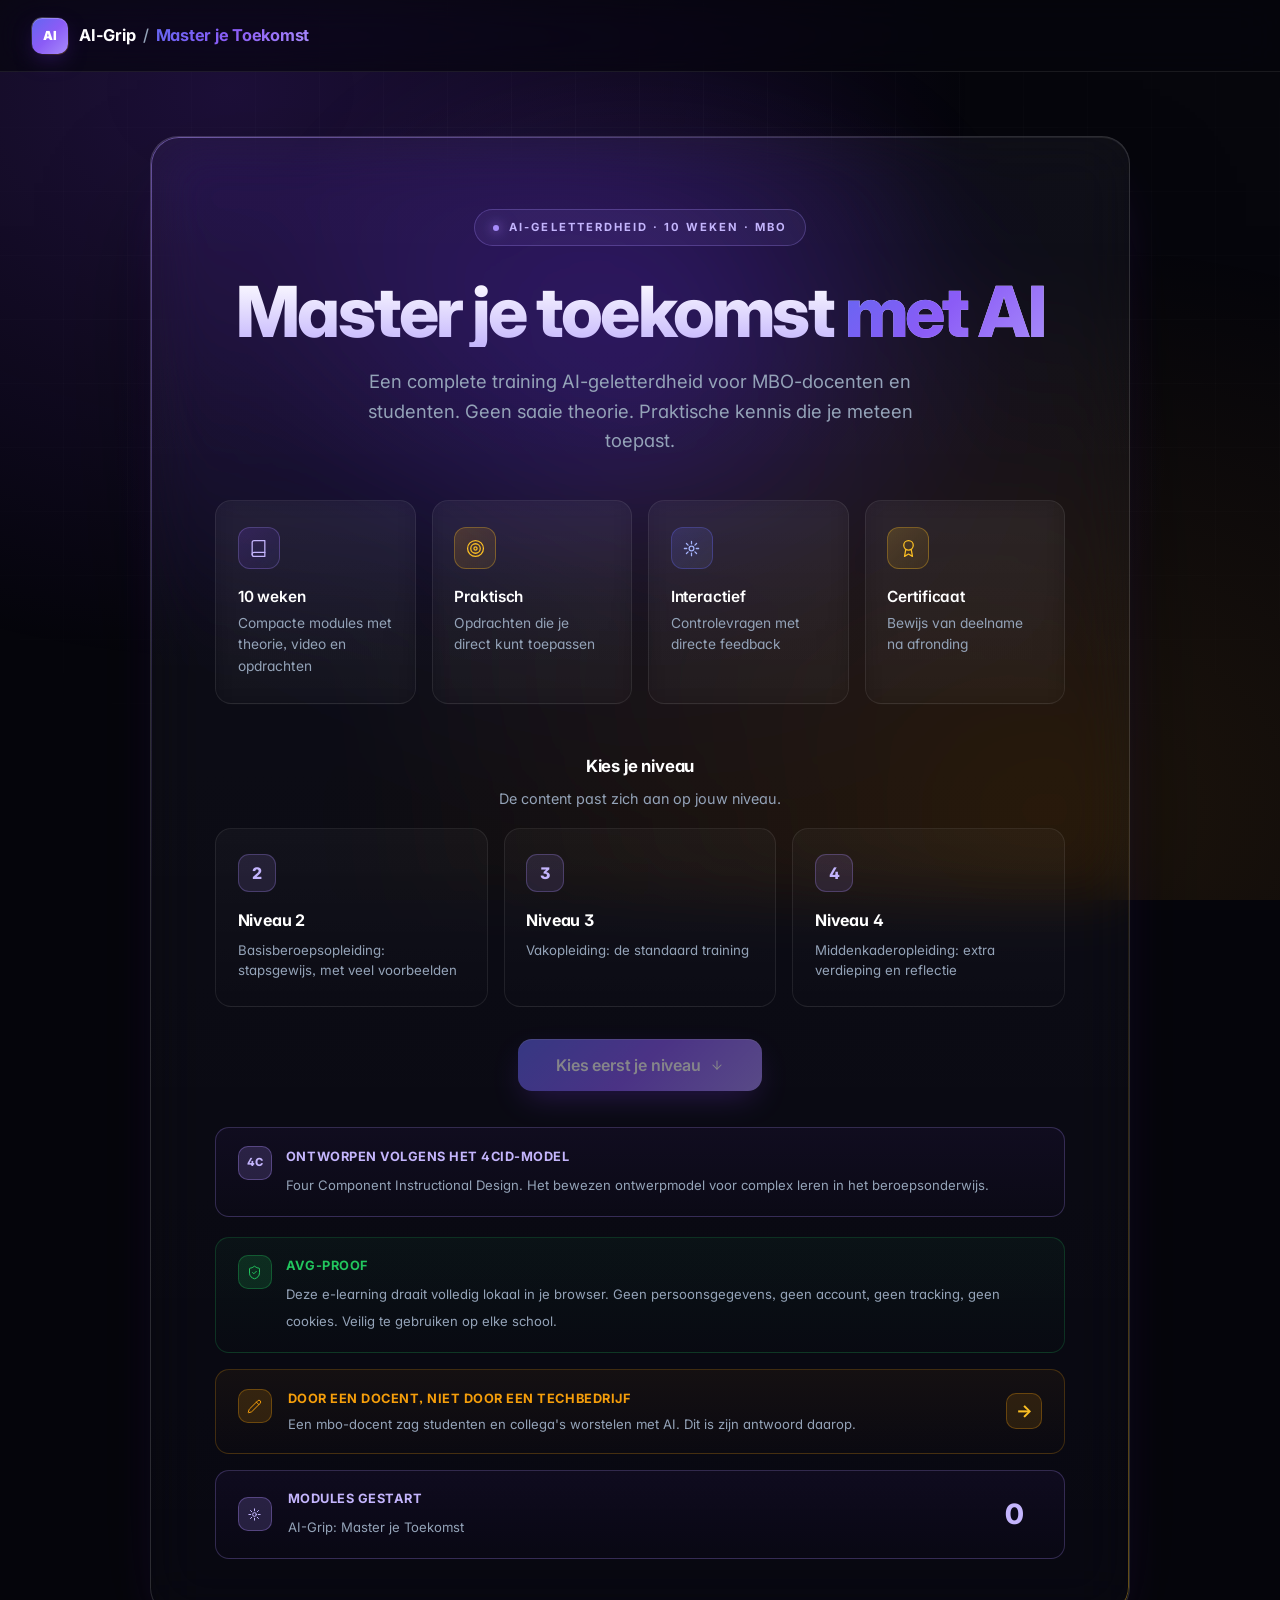
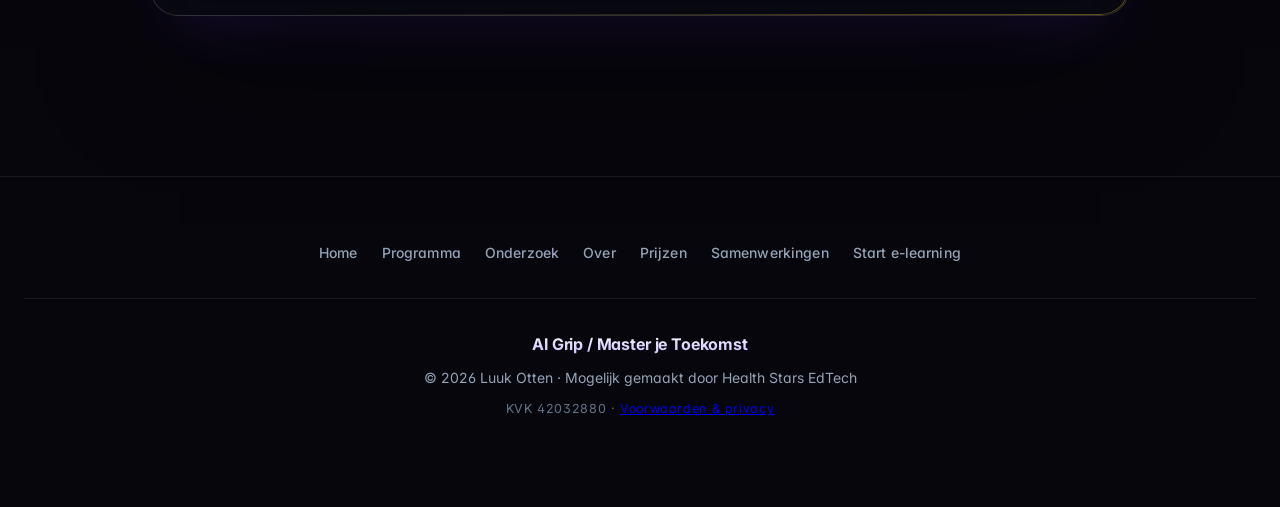
==== commit e05a1245: "Sync vanuit MBO3: prijzenmodel, K1499-aanbod en keuzedeel-korting ontgrendeling Co-Authored-By: clau" ====
--- a/aigrip/index.html
+++ b/aigrip/index.html
@@ -2104,6 +2104,20 @@
     border-top: 1px solid #e5e5e5;
     margin-top: 0.75rem;
   }
+
+  /* ===== KEUZEDEEL-KORTING: popup + aanbod ===== */
+  .korting-overlay { position:fixed; inset:0; background:rgba(10,8,20,0.72); backdrop-filter:blur(6px); display:flex; align-items:center; justify-content:center; z-index:1000; padding:1.5rem; }
+  .korting-modal { background:linear-gradient(180deg,#1a1330,#120e24); border:1px solid rgba(245,158,11,0.35); border-radius:20px; padding:2rem 1.75rem; max-width:400px; width:100%; text-align:center; box-shadow:0 30px 80px -20px rgba(0,0,0,0.7); }
+  .korting-badge { width:64px; height:64px; border-radius:50%; margin:0 auto 1rem; display:flex; align-items:center; justify-content:center; background:var(--gradient-amber); color:#1a1a1a; font-size:1.8rem; }
+  .korting-modal h3 { color:var(--white); font-family:var(--font-display); font-size:1.3rem; margin:0 0 0.6rem; }
+  .korting-modal p { color:var(--text-secondary); font-size:0.95rem; line-height:1.55; margin:0 0 1.25rem; }
+  .korting-later { display:block; width:100%; margin-top:0.75rem; background:none; border:none; color:var(--text-muted); font-size:0.9rem; cursor:pointer; padding:0.4rem; }
+  .korting-later:hover { color:var(--white); }
+  .keuzedeel-offer { margin-top:2rem; padding:1.75rem; border:1px solid rgba(245,158,11,0.3); border-radius:18px; background:linear-gradient(180deg,rgba(245,158,11,0.08),rgba(245,158,11,0.02)); text-align:center; }
+  .keuzedeel-offer .ko-eyebrow { font-size:0.75rem; letter-spacing:0.1em; text-transform:uppercase; color:var(--amber-400); font-weight:700; margin-bottom:0.4rem; }
+  .keuzedeel-offer .ko-title { font-family:var(--font-display); color:var(--white); font-size:1.2rem; font-weight:700; margin-bottom:0.5rem; }
+  .keuzedeel-offer .ko-sub { color:var(--text-secondary); font-size:0.92rem; line-height:1.5; margin:0 auto 0.85rem; max-width:44ch; }
+  .keuzedeel-offer .ko-price { color:var(--white); font-size:1.4rem; margin-bottom:1rem; }
 
   .cert-buttons {
     margin-top: 2rem;
@@ -4117,6 +4131,13 @@
     </p>
 
     <h3>Als AI tegen je wordt gebruikt</h3>
+    <p>
+      Sommige dingen spelen wel, maar we praten er liever niet over. Iemand die online onder druk
+      wordt gezet met een nepbeeld. Iemand die alleen nog met een chatbot praat die doet alsof hij
+      om je geeft. Vaak blijft het onzichtbaar, tot het misgaat. En het kan erger worden als je niet
+      doorhebt hoe AI werkt. Daarom bespreken we het hier, eerlijk en zonder oordeel. En we laten zien
+      waar je terecht kunt als het nodig is. Want weten waar je hulp vindt, hoort er net zo goed bij.
+    </p>
     <p>
       Dezelfde AI die jou helpt, gebruiken oplichters ook. Ze kunnen er sneller en echter
       mee werken dan vroeger. Je hoeft niet bang te zijn, maar wel alert. Dit zijn de vier
@@ -5329,6 +5350,12 @@
 // ===== STATE MANAGEMENT =====
 const STORAGE_KEY = 'aigrip_progress';
 
+// ===== KEUZEDEEL-KORTING (client-side ontgrendeling, geen tracking) =====
+// TODO: vervang deze twee placeholders door de echte Mollie-betaallinks van Luuk.
+const MOLLIE_LINK_FULL = 'https://ai-geletterdheid-mbo.nl/prijzen/#keuzedeel';      // 44,99 (nog geen Mollie-link)
+const MOLLIE_LINK_DISCOUNT = 'https://ai-geletterdheid-mbo.nl/prijzen/#keuzedeel';  // 34,99 (nog geen Mollie-link)
+const DISCOUNT_POPUP_SHOWN_KEY = 'aigrip_keuzedeel_korting_popup';
+
 function getProgress() {
   try {
     const data = localStorage.getItem(STORAGE_KEY);
@@ -5423,6 +5450,7 @@
 
   updateProgressBar();
   updateLevelBadge();
+  checkKeuzedeelKorting();
   window.scrollTo(0, 0);
 }
 
@@ -6153,6 +6181,58 @@
     else { dl.setAttribute('title', 'Beschikbaar zodra je deze week als afgerond markeert'); }
   }
   updateProgressBar();
+  checkKeuzedeelKorting();
+}
+
+// ===== KEUZEDEEL-KORTING: ontgrendeling en popup =====
+function isKeuzedeelKortingUnlocked() {
+  return getQualifyingWeeksCount() >= 10;
+}
+
+function checkKeuzedeelKorting() {
+  if (!isKeuzedeelKortingUnlocked()) return;
+  try { if (localStorage.getItem(DISCOUNT_POPUP_SHOWN_KEY) === '1') return; } catch (e) {}
+  try { localStorage.setItem(DISCOUNT_POPUP_SHOWN_KEY, '1'); } catch (e) {}
+  showKortingPopup();
+}
+
+function showKortingPopup() {
+  if (document.getElementById('kortingPopupOverlay')) return;
+  var ov = document.createElement('div');
+  ov.id = 'kortingPopupOverlay';
+  ov.className = 'korting-overlay';
+  ov.onclick = function(e) { if (e.target === ov) closeKortingPopup(); };
+  ov.innerHTML = '<div class="korting-modal">' +
+    '<div class="korting-badge"><i class="ico ico-award"></i></div>' +
+    '<h3>Je hebt 10 euro korting ontgrendeld</h3>' +
+    '<p>Je hebt alle tien de weken echt afgerond. Daarmee betaal je geen 44,99 maar <strong>34,99</strong> voor de vervolgcursus: het verdiepende keuzedeel K1499.</p>' +
+    '<a href="' + MOLLIE_LINK_DISCOUNT + '" target="_blank" rel="noopener" class="btn btn-amber" style="width:100%;justify-content:center;">Bekijk de vervolgcursus</a>' +
+    '<button type="button" class="korting-later" onclick="closeKortingPopup()">Later</button>' +
+    '</div>';
+  document.body.appendChild(ov);
+}
+
+function closeKortingPopup() {
+  var ov = document.getElementById('kortingPopupOverlay');
+  if (ov && ov.parentNode) ov.parentNode.removeChild(ov);
+}
+
+function buildKeuzedeelOffer() {
+  var unlocked = isKeuzedeelKortingUnlocked();
+  var link = unlocked ? MOLLIE_LINK_DISCOUNT : MOLLIE_LINK_FULL;
+  var priceHtml = unlocked
+    ? '<span style="text-decoration:line-through;opacity:0.55;">&euro;44,99</span> &nbsp;<strong>&euro;34,99</strong>'
+    : '<strong>&euro;44,99</strong>';
+  var sub = unlocked
+    ? 'Je hebt alle tien de weken afgerond, dus je 10 euro korting is ontgrendeld.'
+    : 'Rond alle tien de weken echt af volgens de SBU-criteria en ontgrendel 10 euro korting.';
+  return '<div class="keuzedeel-offer">' +
+    '<div class="ko-eyebrow">Ga verder: keuzedeel K1499</div>' +
+    '<div class="ko-title">De verdiepende vervolgcursus</div>' +
+    '<p class="ko-sub">' + sub + '</p>' +
+    '<div class="ko-price">' + priceHtml + '</div>' +
+    '<a href="' + link + '" target="_blank" rel="noopener" class="btn btn-amber" style="justify-content:center;">Bekijk de vervolgcursus <i class="ico ico-arrow-right" style="font-size:0.85rem;"></i></a>' +
+    '</div>';
 }
 
 // ===== DOSSIER DOWNLOAD (PDF via print, client-side, geen dataverzameling) =====
@@ -6321,6 +6401,7 @@
       <button class="btn btn-amber" onclick="downloadFullDossier()"><i class="ico ico-save" style="font-size:0.95rem;margin-right:0.4rem;"></i>Download je dossier (PDF)</button>
       <button class="btn btn-tint" onclick="showPage('overview')">Terug naar overzicht</button>
     </div>
+    ${buildKeuzedeelOffer()}
   `;
 }
 
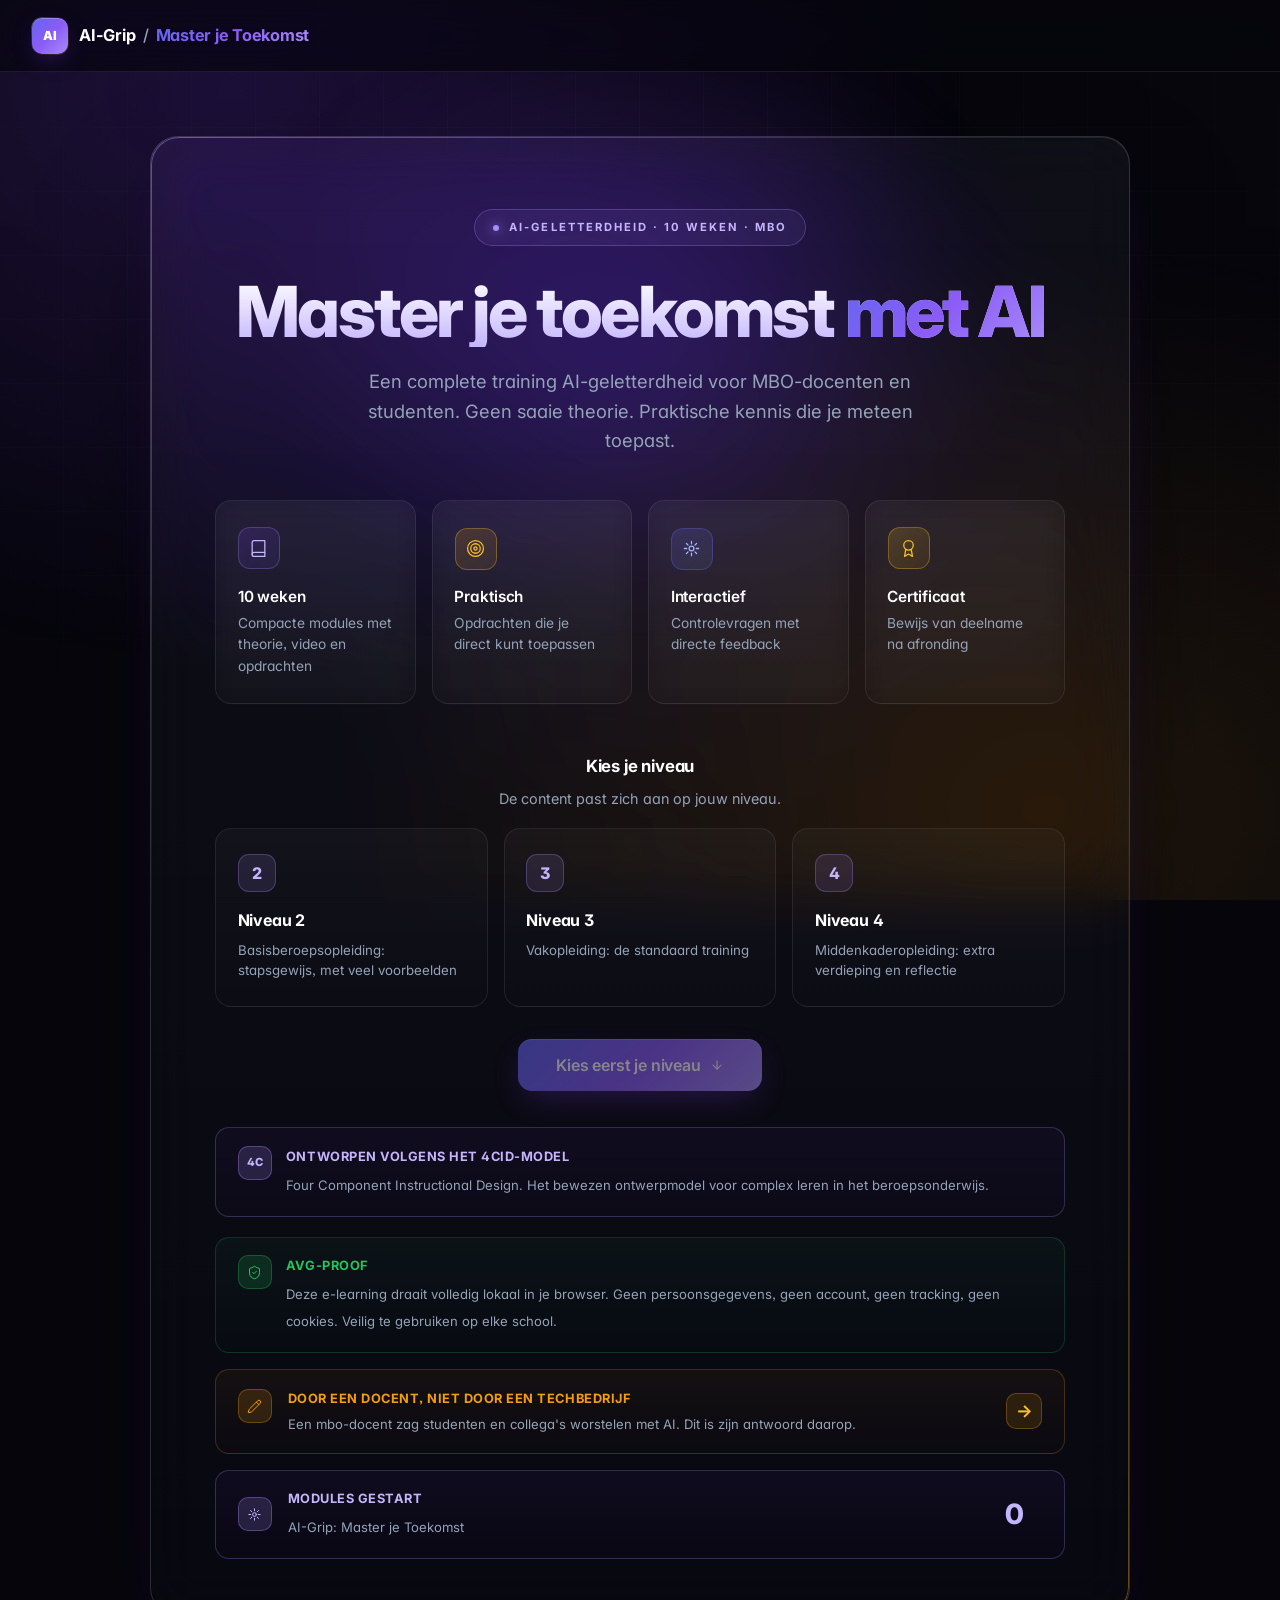
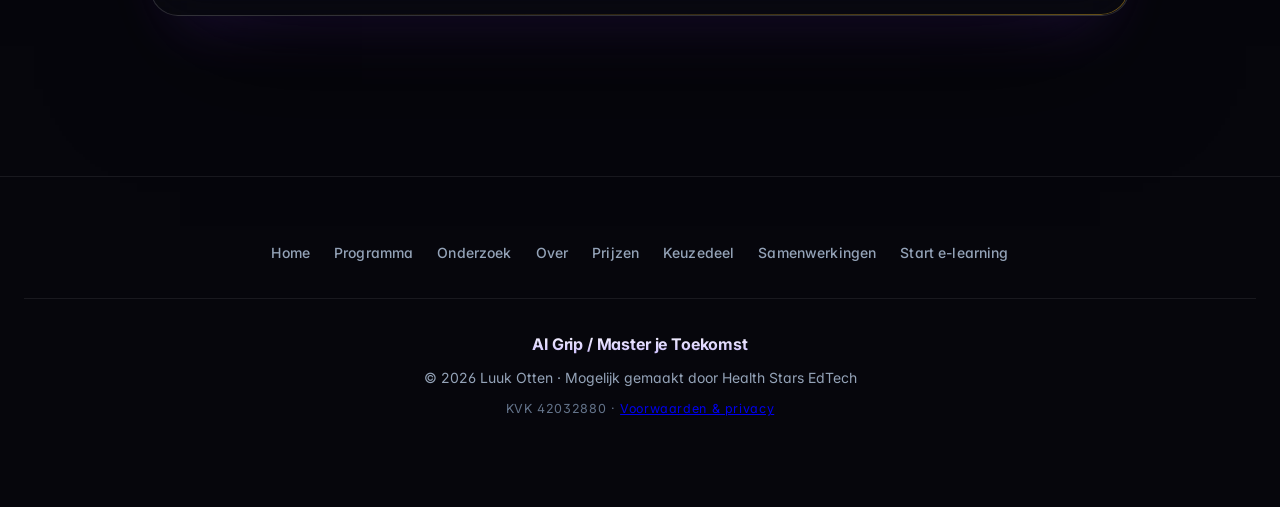
==== commit a7acacdf: "Sync vanuit MBO3: aparte /keuzedeel/-pagina, nav-link overal, heldere kortingvoorwaarden Co-Authored" ====
--- a/aigrip/index.html
+++ b/aigrip/index.html
@@ -2895,6 +2895,7 @@
     <a href="https://ai-geletterdheid-mbo.nl/onderzoek/">Onderzoek</a>
     <a href="https://ai-geletterdheid-mbo.nl/over/">Over</a>
     <a href="https://ai-geletterdheid-mbo.nl/prijzen/">Prijzen</a>
+    <a href="https://ai-geletterdheid-mbo.nl/keuzedeel/">Keuzedeel</a>
     <a href="https://ai-geletterdheid-mbo.nl/samenwerkingen/">Samenwerkingen</a>
     <a href="https://ai-geletterdheid-mbo.nl/aigrip/">Start e-learning</a>
   </nav>
@@ -5352,8 +5353,8 @@
 
 // ===== KEUZEDEEL-KORTING (client-side ontgrendeling, geen tracking) =====
 // TODO: vervang deze twee placeholders door de echte Mollie-betaallinks van Luuk.
-const MOLLIE_LINK_FULL = 'https://ai-geletterdheid-mbo.nl/prijzen/#keuzedeel';      // 44,99 (nog geen Mollie-link)
-const MOLLIE_LINK_DISCOUNT = 'https://ai-geletterdheid-mbo.nl/prijzen/#keuzedeel';  // 34,99 (nog geen Mollie-link)
+const MOLLIE_LINK_FULL = 'https://ai-geletterdheid-mbo.nl/keuzedeel/';      // 44,99 (nog geen Mollie-link, wijst naar keuzedeel-pagina)
+const MOLLIE_LINK_DISCOUNT = 'https://ai-geletterdheid-mbo.nl/keuzedeel/';  // 34,99 (nog geen Mollie-link, wijst naar keuzedeel-pagina)
 const DISCOUNT_POPUP_SHOWN_KEY = 'aigrip_keuzedeel_korting_popup';
 
 function getProgress() {
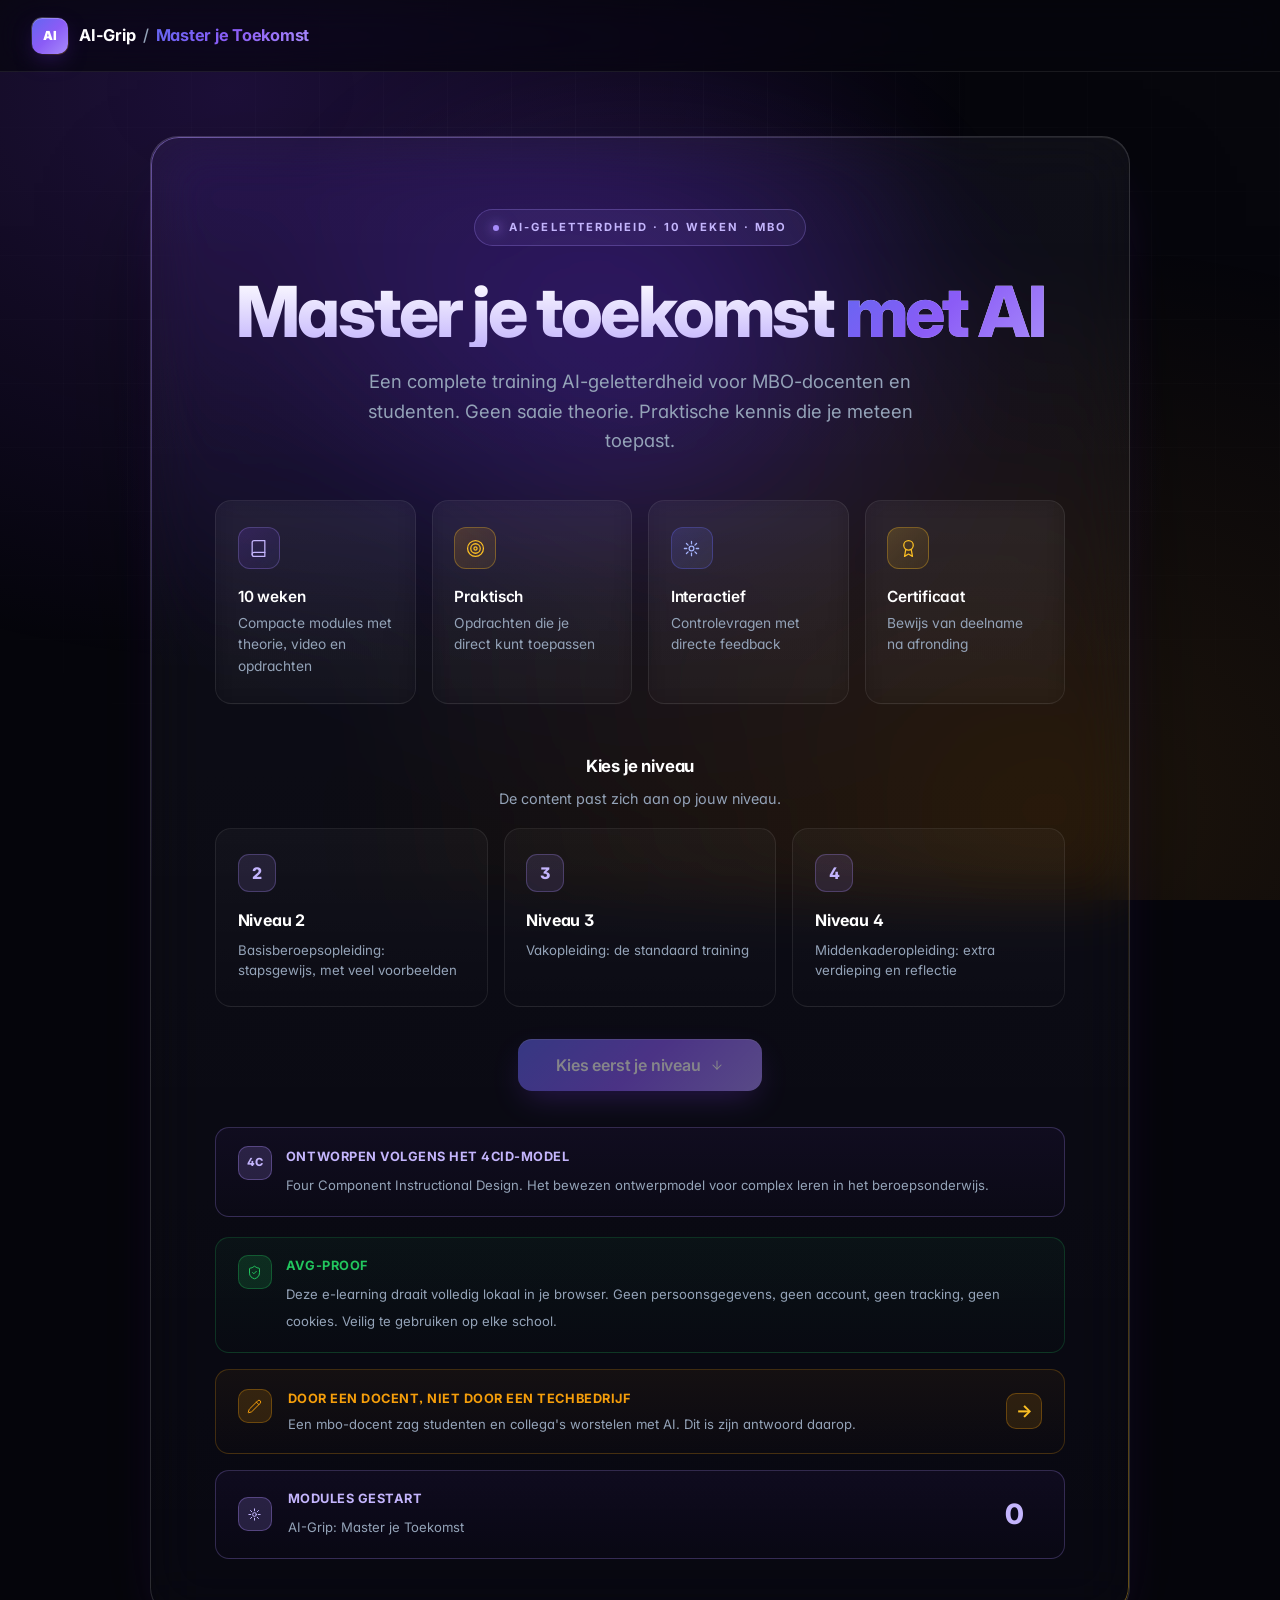
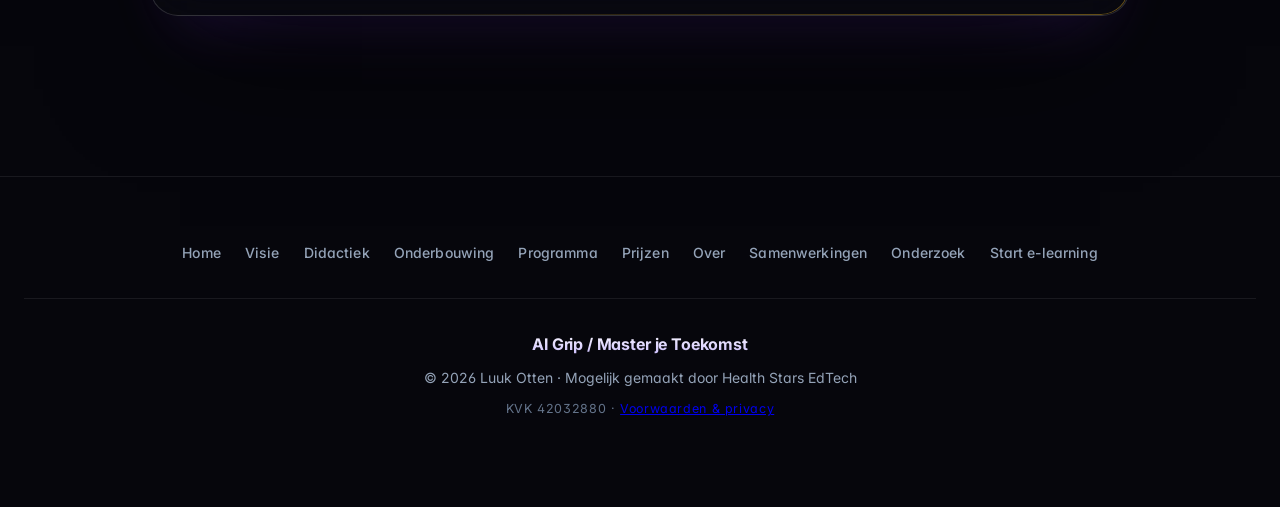
==== commit 5665f838: "Sync vanuit MBO3: didactische herpositionering site + e-learning Co-Authored-By: claude-flow <ruv@ru" ====
--- a/aigrip/index.html
+++ b/aigrip/index.html
@@ -2105,20 +2105,6 @@
     margin-top: 0.75rem;
   }
 
-  /* ===== KEUZEDEEL-KORTING: popup + aanbod ===== */
-  .korting-overlay { position:fixed; inset:0; background:rgba(10,8,20,0.72); backdrop-filter:blur(6px); display:flex; align-items:center; justify-content:center; z-index:1000; padding:1.5rem; }
-  .korting-modal { background:linear-gradient(180deg,#1a1330,#120e24); border:1px solid rgba(245,158,11,0.35); border-radius:20px; padding:2rem 1.75rem; max-width:400px; width:100%; text-align:center; box-shadow:0 30px 80px -20px rgba(0,0,0,0.7); }
-  .korting-badge { width:64px; height:64px; border-radius:50%; margin:0 auto 1rem; display:flex; align-items:center; justify-content:center; background:var(--gradient-amber); color:#1a1a1a; font-size:1.8rem; }
-  .korting-modal h3 { color:var(--white); font-family:var(--font-display); font-size:1.3rem; margin:0 0 0.6rem; }
-  .korting-modal p { color:var(--text-secondary); font-size:0.95rem; line-height:1.55; margin:0 0 1.25rem; }
-  .korting-later { display:block; width:100%; margin-top:0.75rem; background:none; border:none; color:var(--text-muted); font-size:0.9rem; cursor:pointer; padding:0.4rem; }
-  .korting-later:hover { color:var(--white); }
-  .keuzedeel-offer { margin-top:2rem; padding:1.75rem; border:1px solid rgba(245,158,11,0.3); border-radius:18px; background:linear-gradient(180deg,rgba(245,158,11,0.08),rgba(245,158,11,0.02)); text-align:center; }
-  .keuzedeel-offer .ko-eyebrow { font-size:0.75rem; letter-spacing:0.1em; text-transform:uppercase; color:var(--amber-400); font-weight:700; margin-bottom:0.4rem; }
-  .keuzedeel-offer .ko-title { font-family:var(--font-display); color:var(--white); font-size:1.2rem; font-weight:700; margin-bottom:0.5rem; }
-  .keuzedeel-offer .ko-sub { color:var(--text-secondary); font-size:0.92rem; line-height:1.5; margin:0 auto 0.85rem; max-width:44ch; }
-  .keuzedeel-offer .ko-price { color:var(--white); font-size:1.4rem; margin-bottom:1rem; }
-
   .cert-buttons {
     margin-top: 2rem;
     display: flex;
@@ -2499,6 +2485,73 @@
     letter-spacing: 0.5px;
   }
 
+  /* ===== LEERDOELEN, OPHALEN, REFLECTIE ===== */
+  .week-goals-intro {
+    color: var(--text-secondary);
+    font-size: 0.95rem;
+    margin-bottom: 0.75rem;
+  }
+  .week-goals {
+    list-style: none;
+    padding: 1.25rem 1.5rem;
+    margin: 0;
+    background: rgba(124,58,237,0.05);
+    border: 1px solid rgba(168,139,250,0.2);
+    border-radius: var(--radius-xs);
+  }
+  .week-goals li {
+    display: flex;
+    align-items: flex-start;
+    padding: 0.4rem 0;
+    color: var(--text-secondary);
+    font-size: 0.98rem;
+    line-height: 1.55;
+  }
+  .recall-box {
+    padding: 1.25rem 1.5rem;
+    background: rgba(245,158,11,0.06);
+    border: 1px solid rgba(245,158,11,0.18);
+    border-radius: var(--radius-xs);
+  }
+  .recall-box p {
+    color: var(--text-primary);
+    font-size: 0.98rem;
+    line-height: 1.6;
+    margin: 0 0 0.5rem;
+  }
+  .recall-box .recall-sub {
+    color: var(--text-secondary);
+    font-size: 0.88rem;
+    margin-bottom: 0.9rem;
+  }
+  .retrieval-badge {
+    display: inline-block;
+    background: rgba(245,158,11,0.12);
+    color: var(--orange-light);
+    font-size: 0.72rem;
+    font-weight: 700;
+    padding: 0.15rem 0.55rem;
+    border-radius: 10px;
+    margin-left: 0.45rem;
+    text-transform: uppercase;
+    letter-spacing: 0.5px;
+    vertical-align: middle;
+  }
+  .reflect-box {
+    padding: 1.25rem 1.5rem;
+    background: rgba(124,58,237,0.05);
+    border: 1px solid rgba(168,139,250,0.2);
+    border-radius: var(--radius-xs);
+  }
+  .reflect-item + .reflect-item { margin-top: 1.1rem; }
+  .reflect-question {
+    color: var(--text-primary);
+    font-size: 0.98rem;
+    font-weight: 600;
+    line-height: 1.55;
+    margin: 0 0 0.6rem;
+  }
+
 
   /* ===== CERT PREVIEW ===== */
   .cert-preview-overlay {
@@ -2891,12 +2944,14 @@
 <footer class="app-footer">
   <nav class="footer-nav" aria-label="Footer">
     <a href="https://ai-geletterdheid-mbo.nl/">Home</a>
+    <a href="https://ai-geletterdheid-mbo.nl/visie/">Visie</a>
+    <a href="https://ai-geletterdheid-mbo.nl/didactiek/">Didactiek</a>
+    <a href="https://ai-geletterdheid-mbo.nl/onderbouwing/">Onderbouwing</a>
     <a href="https://ai-geletterdheid-mbo.nl/programma/">Programma</a>
+    <a href="https://ai-geletterdheid-mbo.nl/prijzen/">Prijzen</a>
+    <a href="https://ai-geletterdheid-mbo.nl/over/">Over</a>
+    <a href="https://ai-geletterdheid-mbo.nl/samenwerkingen/">Samenwerkingen</a>
     <a href="https://ai-geletterdheid-mbo.nl/onderzoek/">Onderzoek</a>
-    <a href="https://ai-geletterdheid-mbo.nl/over/">Over</a>
-    <a href="https://ai-geletterdheid-mbo.nl/prijzen/">Prijzen</a>
-    <a href="https://ai-geletterdheid-mbo.nl/keuzedeel/">Keuzedeel</a>
-    <a href="https://ai-geletterdheid-mbo.nl/samenwerkingen/">Samenwerkingen</a>
     <a href="https://ai-geletterdheid-mbo.nl/aigrip/">Start e-learning</a>
   </nav>
   <p class="footer-brand">AI Grip / Master je Toekomst</p>
@@ -3155,7 +3210,18 @@
   {
     week: 1,
     title: "Wat is AI eigenlijk?",
-    subtitle: "De Demystificatie",
+    subtitle: "Wat AI wel en niet is",
+    goals: [
+      "uitleggen wat het verschil is tussen een zoekmachine en generatieve AI",
+      "drie voorbeelden noemen van AI in apps die je dagelijks gebruikt",
+      "uitleggen waarom een AI-antwoord heel zeker kan klinken en toch fout kan zijn (dat heet een hallucinatie)",
+      "bij een app beredeneren of er AI in zit"
+    ],
+    recall: "Schrijf uit je hoofd op: wat is het verschil tussen een zoekmachine en ChatGPT, en wat is een hallucinatie?",
+    reflect: [
+      "Wat neem je uit deze week mee naar je werk, stage of studie?",
+      "Wanneer zou jij een antwoord van AI meteen vertrouwen, en wanneer check je het eerst? Waarom?"
+    ],
     theory: `
       <p>Je hebt vast al van <strong>kunstmatige intelligentie</strong> (AI) gehoord. Maar wat is het precies? En wat is het verschil met een gewone zoekmachine?</p>
 
@@ -3249,6 +3315,12 @@
           "Er is geen verschil"
         ],
         correct: 1,
+        optionNotes: [
+          "Snelheid is niet het kernverschil. Het gaat om wat ze doen: vinden of maken.",
+          null,
+          "Generatieve AI verzint juist regelmatig dingen. Betrouwbaarder is hij zeker niet altijd.",
+          "Er is een groot verschil. Lees de theorie nog eens terug bij 'Simpel gezegd'."
+        ],
         explanation: "Een zoekmachine zoekt en toont bestaande webpagina's. Generatieve AI (zoals ChatGPT) genereert nieuwe tekst, afbeeldingen of code op basis van geleerde patronen."
       },
       {
@@ -3260,18 +3332,30 @@
           "Snapchat gezichtsfilters"
         ],
         correct: 1,
+        optionNotes: [
+          "Netflix gebruikt juist AI om te voorspellen welke films en series jij leuk vindt.",
+          null,
+          "De For You-pagina is een AI-algoritme dat jouw kijkgedrag voorspelt.",
+          "Gezichtsfilters gebruiken AI om je gezicht te herkennen en aan te passen."
+        ],
         explanation: "Een zaklamp is een eenvoudig elektronisch apparaat zonder enige vorm van AI. Netflix, TikTok en Snapchat gebruiken allemaal AI-algoritmen."
       },
       {
-        question: "Wanneer werd ChatGPT publiekelijk gelanceerd?",
+        question: "Een chatbot geeft je een zelfverzekerd antwoord, compleet met een bron erbij. Wat weet je dan zeker?",
         options: [
-          "2019",
-          "2020",
-          "2022",
-          "2024"
-        ],
-        correct: 2,
-        explanation: "ChatGPT werd eind november 2022 gelanceerd door OpenAI en bereikte binnen 5 dagen 1 miljoen gebruikers."
+          "Het antwoord klopt, want er staat een bron bij",
+          "Nog niets: ook het antwoord en de bron kunnen verzonnen zijn",
+          "De AI heeft die bron gelezen en gecontroleerd",
+          "Een zelfverzekerd antwoord is betrouwbaarder dan een twijfelend antwoord"
+        ],
+        correct: 1,
+        optionNotes: [
+          "AI kan ook bronnen verzinnen die niet bestaan. Een bronvermelding is geen bewijs.",
+          null,
+          "Een taalmodel leest en controleert niets. Het voorspelt woorden die goed passen.",
+          "Zeker klinken en gelijk hebben zijn twee verschillende dingen. Een hallucinatie klinkt net zo stellig."
+        ],
+        explanation: "AI voorspelt het volgende woord en weet niet wat waar is. Ook een bronvermelding kan verzonnen zijn. In week 3 leer je in drie stappen hoe je checkt of iets klopt."
       },
       {
         question: "Hoe 'leert' een AI-systeem zoals ChatGPT?",
@@ -3282,6 +3366,12 @@
           "Het kopieert antwoorden van Wikipedia"
         ],
         correct: 2,
+        optionNotes: [
+          "Een standaard chatbot zoekt niet live op Google. Hij voorspelt woorden op basis van zijn trainingsdata.",
+          "Niemand typt antwoorden in. Dat zou ook nooit passen: het systeem kan over bijna alles praten.",
+          null,
+          "Het kopieert niet letterlijk. Het leert patronen en bouwt daarmee nieuwe zinnen."
+        ],
         explanation: "AI-systemen leren door patronen te herkennen in grote hoeveelheden trainingsdata. Ze worden niet geprogrammeerd met specifieke antwoorden, maar leren taalpatronen en kennis uit tekst."
       },
       {
@@ -3293,6 +3383,12 @@
           "AI is te ingewikkeld voor gewone mensen"
         ],
         correct: 1,
+        optionNotes: [
+          "AI maakt regelmatig fouten en klinkt daarbij net zo zeker. Lees terug bij het kopje over hallucinaties.",
+          null,
+          "Banen veranderen wel, maar massaal verdwijnen is niet wat het onderzoek laat zien. Daarover meer in week 9.",
+          "Deze cursus bewijst het tegendeel: iedereen kan leren omgaan met AI."
+        ],
         explanation: "AI is een krachtig hulpmiddel dat veel kan, maar ook fouten maakt. Het is belangrijk om AI kritisch te gebruiken en de output altijd te controleren."
       }
     ]
@@ -3301,6 +3397,17 @@
     week: 2,
     title: "De Kunst van het Praten",
     subtitle: "Prompt Engineering",
+    goals: [
+      "een prompt opbouwen met de R-O-L-methode (Rol, Opdracht, Limiet)",
+      "uitleggen waarom een vage prompt een vaag antwoord geeft",
+      "een zwakke prompt herschrijven tot een sterke",
+      "een antwoord verbeteren door je prompt bij te sturen (itereren)"
+    ],
+    recall: "Schrijf uit je hoofd op: hoe komt een chatbot als ChatGPT aan zijn antwoorden, en waarom moet je die antwoorden altijd checken? Dat leerde je vorige week.",
+    reflect: [
+      "Wat neem je uit deze week mee naar je werk, stage of studie?",
+      "Een goede prompt geeft een beter antwoord, maar nog geen gegarandeerd juist antwoord. Hoe combineer jij dat: goed vragen én blijven checken?"
+    ],
     theory: `
       <p>Je hebt dus een slimme AI tot je beschikking. Maar hoe zorg je ervoor dat je er ook <strong>goede antwoorden</strong> uit krijgt? Dat begint bij hoe je je vraag stelt. Dit heet <strong>prompt engineering</strong>.</p>
 
@@ -3479,6 +3586,12 @@
           "Reden"
         ],
         correct: 1,
+        optionNotes: [
+          "Het resultaat stuur je via de Opdracht en de Limiet, niet via de R.",
+          null,
+          "Richting klinkt logisch, maar de R gaat over wie de AI moet zijn.",
+          "De reden mag je best geven, maar de R staat voor iets anders."
+        ],
         explanation: "De R staat voor Rol: je vertelt de AI welke rol of expertise het moet aannemen, bijvoorbeeld 'Je bent een ervaren docent' of 'Je bent een HR-adviseur'."
       },
       {
@@ -3490,6 +3603,12 @@
           "Omdat je het woord 'alsjeblieft' mist"
         ],
         correct: 2,
+        optionNotes: [
+          "AI weet juist veel over sport. Het probleem zit in de vraag, niet in de kennis.",
+          "Kort is niet het probleem. Een korte, scherpe prompt kan prima werken.",
+          null,
+          "Beleefdheid mag, maar het verandert weinig aan de kwaliteit van het antwoord."
+        ],
         explanation: "De prompt is te vaag. De AI weet niet welke sport, voor welk publiek, in welk format of met welk doel. Hoe specifieker je prompt, hoe beter het resultaat."
       },
       {
@@ -3501,6 +3620,12 @@
           "Klimaat AI uitleg nu"
         ],
         correct: 2,
+        optionNotes: [
+          "Geen rol, geen doelgroep, geen begrenzing. De AI moet gokken wat je wilt.",
+          "Beter, maar er ontbreekt nog een rol en een doelgroep.",
+          null,
+          "Losse woorden zonder opdracht: de AI moet raden wat je bedoelt."
+        ],
         explanation: "Deze prompt gebruikt de R-O-L methode: Rol (milieudeskundige), Opdracht (uitleg klimaatverandering), Limiet (MBO-studenten, 200 woorden, Nederlands voorbeeld)."
       },
       {
@@ -3512,6 +3637,12 @@
           "Je prompt laten controleren door een docent"
         ],
         correct: 1,
+        optionNotes: [
+          "Kopiëren naar een andere tool verbetert je prompt niet.",
+          null,
+          "Meerdere tools gebruiken kan handig zijn, maar dat is geen itereren.",
+          "Laten controleren mag altijd, maar itereren doe je zelf: aanpassen en opnieuw proberen."
+        ],
         explanation: "Itereren betekent je prompt stapsgewijs verbeteren. Als het eerste resultaat niet goed genoeg is, pas je je prompt aan (meer detail, andere rol, andere limiet) en probeer je opnieuw."
       },
       {
@@ -3523,7 +3654,31 @@
           "Link"
         ],
         correct: 2,
+        optionNotes: [
+          "Lengte kan een onderdeel zijn van de limiet, maar de L is breder dan dat.",
+          "Leerdoel is een schoolterm, geen onderdeel van R-O-L.",
+          null,
+          "Een link meesturen kan soms, maar de L staat voor Limiet."
+        ],
         explanation: "De L staat voor Limiet: de beperkingen die je meegeeft, zoals maximale lengte, doelgroep, taalgebruik of stijl. Dit helpt de AI om een gerichter antwoord te geven."
+      },
+      {
+        question: "Je schrijft een perfecte prompt met de R-O-L-methode. Kan het antwoord dan nog steeds fout zijn?",
+        retrieval: 1,
+        options: [
+          "Nee, een goede prompt voorkomt fouten",
+          "Ja, AI blijft woorden voorspellen en kan dus blijven hallucineren",
+          "Alleen bij gratis AI-tools",
+          "Alleen als je prompt te lang is"
+        ],
+        correct: 1,
+        optionNotes: [
+          "Een goede prompt vergroot de kans op een bruikbaar antwoord, maar verandert niet hoe AI werkt.",
+          null,
+          "Betaalde tools hallucineren ook. Het zit in de techniek zelf, niet in het prijskaartje.",
+          "Lange prompts zijn niet het probleem. Het voorspellen van woorden is dat wel."
+        ],
+        explanation: "In week 1 leerde je dat AI het volgende woord voorspelt en niet weet wat waar is. Een goede prompt verandert daar niets aan. Goed vragen én blijven checken horen bij elkaar."
       }
     ]
   },
@@ -3531,6 +3686,17 @@
     week: 3,
     title: "Fake of Echt?",
     subtitle: "Deepfakes & Desinformatie",
+    goals: [
+      "uitleggen wat een deepfake is en waarom die zo echt lijkt",
+      "een verdacht beeld of filmpje checken op kenmerken van AI (handen, ogen, bron)",
+      "de drie-stappen-check toepassen op een antwoord van een chatbot",
+      "uitleggen waarom nep beeld en nep tekst dezelfde alertheid vragen"
+    ],
+    recall: "Schrijf uit je hoofd op: waar staan de R, de O en de L voor uit vorige week, en waarom geeft een goede prompt nog geen gegarandeerd juist antwoord?",
+    reflect: [
+      "Wat neem je uit deze week mee naar je werk, stage of studie?",
+      "Bij welk soort berichten of beelden ga jij voortaan eerst checken voordat je het gelooft of deelt?"
+    ],
     theory: `
     <h2>Wat zijn deepfakes?</h2>
     <p>
@@ -3713,6 +3879,12 @@
           "Een virus dat je webcam overneemt"
         ],
         correct: 1,
+        optionNotes: [
+          "Photoshop is handwerk van een mens. Een deepfake wordt door AI gemaakt en is vaak realistischer.",
+          null,
+          "Een nep-account is ook een probleem, maar geen deepfake.",
+          "Dat is malware, een heel ander gevaar."
+        ],
         explanation: "Een deepfake is specifiek een beeld, video of audiobestand dat door AI is gemaakt of bewerkt. Het verschil met gewone bewerking (zoals Photoshop) is dat AI het automatisch doet en het resultaat veel realistischer is."
       },
       {
@@ -3724,6 +3896,12 @@
           "Of de persoon een bril draagt"
         ],
         correct: 2,
+        optionNotes: [
+          "Een lach zegt niets. AI maakt prima lachende gezichten.",
+          "De achtergrondkleur is geen betrouwbaar kenmerk.",
+          null,
+          "Een bril is voor AI geen probleem meer."
+        ],
         explanation: "AI heeft nog steeds moeite met het realistisch weergeven van handen en vingers. Vaak zie je te veel of te weinig vingers, of vreemde vervormingen. Dit is een van de meest betrouwbare aanwijzingen."
       },
       {
@@ -3735,6 +3913,12 @@
           "Het filmpje opslaan op je telefoon"
         ],
         correct: 1,
+        optionNotes: [
+          "Doorsturen zonder check is precies hoe desinformatie zich verspreidt.",
+          null,
+          "Reageren voordat je checkt geeft het filmpje juist meer bereik.",
+          "Opslaan verandert niets aan de vraag of het echt is."
+        ],
         explanation: "Altijd eerst de bron checken. Als een schokkend filmpje alleen op social media staat en niet op betrouwbare nieuwssites, is de kans groot dat het nep is. Door het te delen help je mee aan het verspreiden van desinformatie."
       },
       {
@@ -3746,6 +3930,12 @@
           "Iemand die je ID-kaart kopieert"
         ],
         correct: 1,
+        optionNotes: [
+          "Wachtwoorden stelen is hacken. Daar komt geen deepfake aan te pas.",
+          null,
+          "Phishing is oplichting via mail, zonder AI-kloon. In week 5 komt dit terug.",
+          "ID-fraude bestaat al veel langer. Een deepfake bootst iemand levensecht na."
+        ],
         explanation: "Dit is echt gebeurd. Criminelen gebruikten AI om de stem van een directeur te klonen en belden daarmee de financiële afdeling. De medewerkers dachten dat ze hun baas aan de lijn hadden en maakten het geld over."
       },
       {
@@ -3757,7 +3947,31 @@
           "Omdat mensen slimmer worden"
         ],
         correct: 1,
+        optionNotes: [
+          "Juist steeds meer mensen zitten online, dus nepbeelden bereiken meer mensen.",
+          null,
+          "Er komen juist meer regels, zoals de Europese AI Act. De techniek gaat alleen sneller.",
+          "Mensen worden niet vanzelf beter in herkennen. De techniek wordt wel beter in namaken."
+        ],
         explanation: "De technologie om deepfakes te maken wordt steeds beter en tegelijk steeds makkelijker te gebruiken. Waar je vroeger dure apparatuur nodig had, kun je nu met een app op je telefoon een deepfake maken. Dat maakt het voor iedereen toegankelijk."
+      },
+      {
+        question: "Wat hebben een deepfake en een hallucinatie van een chatbot met elkaar gemeen?",
+        retrieval: 1,
+        options: [
+          "Allebei door AI gemaakt en overtuigend, maar niet echt",
+          "Allebei alleen gevaarlijk voor bekende mensen",
+          "Niets, want tekst kan niet nep zijn",
+          "Allebei makkelijk te herkennen als je goed kijkt"
+        ],
+        correct: 0,
+        optionNotes: [
+          null,
+          "Iedereen kan doelwit zijn, ook jij. Denk aan de stemkloon-fraude uit deze week.",
+          "Ook tekst kan nep zijn: een verzonnen feit of bron is nep tekst. Dat leerde je in week 1.",
+          "Was het maar zo. Juist omdat het steeds beter wordt, heb je de checks nodig."
+        ],
+        explanation: "Ze komen uit dezelfde techniek: AI maakt iets dat overtuigend lijkt maar niet echt is. In week 1 zag je dat bij tekst (hallucinaties), deze week bij beeld en geluid. De aanpak is hetzelfde: checken voordat je het gelooft."
       }
     ]
   },
@@ -3765,6 +3979,17 @@
     week: 4,
     title: "De Slimme Assistent op de Werkvloer",
     subtitle: "AI in jouw toekomstige baan",
+    goals: [
+      "drie concrete voorbeelden geven van AI in jouw eigen sector",
+      "uitleggen welk soort taken AI overneemt en welke taken bij mensen blijven",
+      "een saaie of tijdrovende taak uit je eigen werk herkennen die AI kan verlichten",
+      "een kort AI-plan maken waarmee je een leidinggevende kunt overtuigen"
+    ],
+    recall: "Schrijf uit je hoofd op: aan welke drie kenmerken herken je een AI-gemaakte foto, en wat waren de drie stappen van de check uit vorige week?",
+    reflect: [
+      "Wat neem je uit deze week mee naar je werk, stage of studie?",
+      "Welke taak in jouw werk of stage zou je AI wel toevertrouwen, en welke bewust niet? Waarom?"
+    ],
     theory: `
     <h2>AI is al overal op de werkvloer</h2>
     <p>
@@ -3777,6 +4002,10 @@
       Saaie, repetitieve taken worden geautomatiseerd. Jij kunt je dan richten op het werk
       waar je echt goed in bent: contact met mensen, creatief denken, problemen oplossen.
     </p>
+
+    <div class="highlight-box">
+      <strong><i class="ico ico-bulb" style="color:var(--amber-400);margin-right:0.4rem;"></i>Eerst zelf raden:</strong> schrijf voor jezelf op waar jij denkt dat AI in jouw sector al wordt gebruikt. Check na het lezen of je gelijk had. Zo blijft het beter hangen.
+    </div>
 
     <h3>Techniek</h3>
     <p>
@@ -3847,6 +4076,10 @@
         opgeslagen kan worden.
       </li>
     </ul>
+
+    <div class="highlight-box">
+      <strong><i class="ico ico-target" style="color:var(--purple-300);margin-right:0.4rem;"></i>Even doen:</strong> je hebt nu drie sectoren gezien. Welke van deze taken lijkt het meest op iets wat jij doet of straks gaat doen? Houd dat voorbeeld vast, je gebruikt het zo in de opdracht.
+    </div>
 
     <h3>Administratie</h3>
     <p>
@@ -3976,6 +4209,12 @@
           "Een app waarmee je een monteur kunt bestellen"
         ],
         correct: 1,
+        optionNotes: [
+          "Dat is gewoon periodiek onderhoud, zonder AI.",
+          null,
+          "Repareren doen robots nog niet. AI voorspelt vooral wanneer het mis dreigt te gaan.",
+          "Handig, maar dat is een bestel-app, geen voorspelling."
+        ],
         explanation: "Bij voorspellend onderhoud analyseren sensoren en AI continu de staat van een machine. Zo kun je een onderdeel vervangen voordat het stuk gaat, in plaats van te wachten tot de machine stilstaat."
       },
       {
@@ -3987,6 +4226,12 @@
           "Robots nemen de taken van verpleegkundigen over"
         ],
         correct: 1,
+        optionNotes: [
+          "Er kijkt altijd een zorgverlener mee. AI schrijft mee, maar beslist niet.",
+          null,
+          "Medicijnen versturen gebeurt niet zomaar automatisch. Het ging hier om verslaglegging.",
+          "Robots nemen geen verpleegtaken over. AI ondersteunt vooral bij administratie."
+        ],
         explanation: "AI-spraakherkenning helpt artsen en verpleegkundigen door gesproken tekst om te zetten in geschreven verslagen. De zorgverlener controleert het verslag daarna nog wel zelf."
       },
       {
@@ -3998,6 +4243,12 @@
           "Om te controleren of chauffeurs hard genoeg werken"
         ],
         correct: 2,
+        optionNotes: [
+          "Chauffeurs kennen de weg prima. Het gaat om het slim plannen van tientallen stops tegelijk.",
+          "Reclame heeft er niets mee te maken.",
+          null,
+          "Het doel is een slimmere route, geen controle op werktempo."
+        ],
         explanation: "AI berekent de meest efficiënte route door rekening te houden met verkeersdrukte, weersomstandigheden en het aantal stops. Dat bespaart tijd en brandstof."
       },
       {
@@ -4009,6 +4260,12 @@
           "Horeca"
         ],
         correct: 2,
+        optionNotes: [
+          "Techniek ging over machines en sensoren.",
+          "In de zorg zag je triage en spraakherkenning.",
+          null,
+          "Horeca ging over voorraad en menu's."
+        ],
         explanation: "Chatbots die veelgestelde vragen beantwoorden zijn een typisch voorbeeld van AI in de administratie en klantenservice. Ze handelen eenvoudige vragen af zodat medewerkers zich kunnen richten op complexere zaken."
       },
       {
@@ -4020,7 +4277,31 @@
           "Er komen alleen maar nieuwe banen bij, er verandert niks aan bestaande banen"
         ],
         correct: 1,
+        optionNotes: [
+          "Dat beeld klopt niet met het onderzoek: taken veranderen, banen verdwijnen niet massaal.",
+          null,
+          "Niet iedereen hoeft te programmeren. Begrijpen wat AI kan is al genoeg.",
+          "Bestaande banen veranderen juist wel: taken verschuiven."
+        ],
         explanation: "AI neemt vooral repetitieve en voorspelbare taken over. Wat overblijft voor mensen zijn de dingen waar AI niet goed in is: creatief denken, samenwerken, empathie en probleemoplossing."
+      },
+      {
+        question: "Je stagebedrijf vraagt je om AI een nette reactie op een klantklacht te laten schrijven. Wat is de sterkste aanpak?",
+        retrieval: 2,
+        options: [
+          "Typ: 'schrijf een reactie op deze klacht'",
+          "Geef de AI een rol, de opdracht mét de klacht erbij en limieten zoals toon en lengte",
+          "Vraag de AI om tien reacties en kies de kortste",
+          "Plak alleen de klacht erin, AI snapt vanzelf wat de bedoeling is"
+        ],
+        correct: 1,
+        optionNotes: [
+          "Te vaag: geen rol, geen toon, geen context. Denk aan de R-O-L-methode uit week 2.",
+          null,
+          "Meer versies is geen kwaliteit. Een gerichte prompt werkt beter dan lukraak kiezen.",
+          "AI snapt niets vanzelf. Zonder context moet het model gokken wat je wilt."
+        ],
+        explanation: "De R-O-L-methode uit week 2 werkt ook op de werkvloer: Rol (medewerker klantenservice), Opdracht (reageer op deze klacht) en Limiet (toon, lengte). En daarna check je het resultaat zelf voordat het naar de klant gaat."
       }
     ]
   },
@@ -4028,6 +4309,18 @@
     week: 5,
     title: "Mag dit wel?",
     subtitle: "Ethiek, privacy en veiligheid",
+    goals: [
+      "uitleggen welke gegevens je nooit in een AI-tool zet en waarom",
+      "uitleggen wat bias is en een voorbeeld geven van oneerlijke AI",
+      "AI-oplichting herkennen (stemklonen, phishing, chantage, nepwebshops) en weten wat je dan doet",
+      "een eigen standpunt over AI onderbouwen en verdedigen tegen tegenargumenten",
+      "benoemen waar je hulp vindt als AI tegen je wordt gebruikt"
+    ],
+    recall: "Schrijf uit je hoofd op: welke taken neemt AI op de werkvloer over en wat blijft juist mensenwerk? Dat zag je vorige week.",
+    reflect: [
+      "Wat neem je uit deze week mee naar je werk, stage of studie?",
+      "Welke vuistregel uit deze week ga je vanaf morgen echt toepassen, en welke vind je zelf het lastigst?"
+    ],
     theory: `
     <h2>AI kan veel, maar mag het ook?</h2>
     <p>
@@ -4036,9 +4329,13 @@
       En zo ja, onder welke voorwaarden?
     </p>
     <p>
-      In deze week kijken we naar drie grote thema's: auteursrecht (van wie is het?),
-      privacy (wat mag je delen met AI?) en bias (is AI eerlijk?).
+      Dit is een volle week, dus we hebben hem opgeknipt in drie delen. Deel 1 gaat over
+      de regels: auteursrecht, privacy en bias. Deel 2 gaat over jouw veiligheid: AI-oplichting
+      en AI als maatje. Deel 3 sluit af met vuistregels voor jezelf. Neem na elk deel even
+      pauze en doe de korte check. Zo houd je het vol én blijft het hangen.
     </p>
+
+    <h2>Deel 1 van 3: de regels</h2>
 
     <h3>Auteursrecht: van wie is het?</h3>
     <p>
@@ -4130,6 +4427,12 @@
       mensen geneigd zijn om AI-uitkomsten te vertrouwen als "objectief", terwijl ze
       dat niet zijn.
     </p>
+
+    <div class="highlight-box">
+      <strong><i class="ico ico-target" style="color:var(--purple-300);margin-right:0.4rem;"></i>Even checken (deel 1):</strong> kun je zonder terug te lezen uitleggen wat bias is, met één voorbeeld? En welke gegevens zet je nooit in een AI-tool? Lukt dat, ga dan door naar deel 2. Zo niet, lees het stuk hierboven nog even terug.
+    </div>
+
+    <h2>Deel 2 van 3: jouw veiligheid</h2>
 
     <h3>Als AI tegen je wordt gebruikt</h3>
     <p>
@@ -4190,6 +4493,12 @@
       <li>Alles wat je typt kan worden opgeslagen. Deel dus niet je diepste geheimen of persoonsgegevens met een AI.</li>
       <li>Een AI is geen hulpverlener. Zit je echt in de knoop? Praat met een echt mens: een vriend, je mentor of je huisarts. Je kunt ook gratis en anoniem bellen of chatten met <a href="https://www.113.nl" target="_blank" rel="noopener">113 Zelfmoordpreventie</a>.</li>
     </ul>
+
+    <div class="highlight-box">
+      <strong><i class="ico ico-target" style="color:var(--purple-300);margin-right:0.4rem;"></i>Even checken (deel 2):</strong> wat doe je als "je moeder" belt met een dringend verzoek om geld? En waar vind je hulp als iemand je chanteert met beelden? Kun je dat uit je hoofd zeggen, dan ben je klaar voor deel 3.
+    </div>
+
+    <h2>Deel 3 van 3: jouw vuistregels</h2>
 
     <h3>Verantwoordelijk AI-gebruik</h3>
     <p>Wanneer is het in orde om AI te gebruiken en wanneer niet? Een paar vuistregels:</p>
@@ -4413,6 +4722,12 @@
           "Omdat ze niet begrijpen hoe AI werkt"
         ],
         correct: 1,
+        optionNotes: [
+          "Of AI-kunst beter is, is smaak. De boosheid gaat over toestemming en betaling.",
+          null,
+          "Prijs speelt mee, maar de kern is dat hun werk zonder toestemming gebruikt is.",
+          "Veel kunstenaars begrijpen het juist heel goed. Daarom zijn ze boos."
+        ],
         explanation: "AI-modellen voor beeldgeneratie zijn getraind op miljoenen afbeeldingen van echte kunstenaars, vaak zonder hun toestemming en zonder dat ze ervoor betaald worden. Dat vinden veel kunstenaars oneerlijk."
       },
       {
@@ -4424,6 +4739,12 @@
           "Een verzoek om een gedicht te schrijven"
         ],
         correct: 2,
+        optionNotes: [
+          "Een recept bevat geen persoonsgegevens. Dat mag gewoon.",
+          "Algemene vragen zijn prima. Er zit geen persoonsgegeven in.",
+          null,
+          "Creatieve verzoeken zonder persoonsgegevens zijn geen probleem."
+        ],
         explanation: "Persoonsgegevens van anderen, zoals naam, adres en BSN-nummer, mag je nooit invoeren in een AI-tool. Dit is in strijd met de AVG/GDPR en kan leiden tot privacyschendingen."
       },
       {
@@ -4435,6 +4756,12 @@
           "Sollicitanten weigerden om beoordeeld te worden door AI"
         ],
         correct: 1,
+        optionNotes: [
+          "Snelheid was het probleem niet.",
+          null,
+          "Kosten waren niet de reden om te stoppen.",
+          "Sollicitanten wisten vaak niet eens dat AI meekeek."
+        ],
         explanation: "De AI was getraind op cv's uit het verleden en de meeste daarvan waren van mannen. Daardoor leerde de AI dat mannelijke kenmerken 'beter' waren en scoorde vrouwen lager. Dit is een duidelijk voorbeeld van bias in AI."
       },
       {
@@ -4446,6 +4773,12 @@
           "Gebruik AI alleen als niemand het merkt"
         ],
         correct: 2,
+        optionNotes: [
+          "AI is niet altijd betrouwbaar. Blind vertrouwen is precies het risico.",
+          "Nooit gebruiken is ook geen antwoord. Het gaat om verstandig gebruiken.",
+          null,
+          "Stiekem gebruiken botst met de eerste vuistregel: wees transparant."
+        ],
         explanation: "Verantwoordelijk AI-gebruik betekent: eerlijk zijn over het feit dat je AI gebruikt, de resultaten altijd zelf controleren en nooit de privacy van anderen schenden."
       },
       {
@@ -4457,7 +4790,31 @@
           "Dat AI te snel werkt"
         ],
         correct: 2,
+        optionNotes: [
+          "Bias is geen bug in de code. Het zit in de data waarmee de AI getraind is.",
+          "Het tegenovergestelde: bias betekent juist dat AI er systematisch naast kan zitten.",
+          null,
+          "Met snelheid heeft het niets te maken."
+        ],
         explanation: "Bias betekent dat AI de scheefheden en vooroordelen uit de trainingsdata overneemt. Als de data niet eerlijk of representatief is, geeft de AI ook geen eerlijke uitkomsten. Dit kan leiden tot discriminatie."
+      },
+      {
+        question: "Waarom kan een AI-chatbot geen echte vriend zijn, hoe fijn het gesprek ook voelt?",
+        retrieval: 1,
+        options: [
+          "Omdat chatten onpersoonlijk is",
+          "Omdat een chatbot woorden voorspelt en niets voelt of om je geeft",
+          "Omdat chatbots alleen Engels spreken",
+          "Omdat een chatbot nooit onthoudt wat je typt"
+        ],
+        correct: 1,
+        optionNotes: [
+          "Het gesprek kan juist heel persoonlijk voelen. Dat is precies waarom je moet weten hoe het werkt.",
+          null,
+          "Chatbots spreken prima Nederlands. Daar zit het probleem niet.",
+          "Sommige chatbots onthouden juist wél wat je typt. Ook daarom deel je geen geheimen."
+        ],
+        explanation: "In week 1 leerde je dat een chatbot het volgende woord voorspelt. Hij begrijpt je niet en voelt niets, hoe warm het gesprek ook lijkt. Praten met een echt mens blijft onvervangbaar als het ergens over gaat."
       }
     ]
   },
@@ -4465,6 +4822,17 @@
     week: 6,
     title: "Creativiteit met AI",
     subtitle: "Beeld & Design met kunstmatige intelligentie",
+    goals: [
+      "uitleggen hoe AI van een tekstbeschrijving een beeld maakt",
+      "een beeldprompt schrijven met onderwerp, stijl, sfeer en compositie",
+      "een AI-beeld stap voor stap verbeteren door je prompt bij te sturen",
+      "uitleggen wat je over auteursrecht moet weten voordat je een AI-beeld gebruikt"
+    ],
+    recall: "Schrijf uit je hoofd op: welke gegevens zet je nooit in een AI-tool, en wat doe je bij een dringend betaalverzoek of een onbekende webshop? Dat leerde je vorige week.",
+    reflect: [
+      "Wat neem je uit deze week mee naar je werk, stage of studie?",
+      "Vind je dat een AI-beeld eerlijk gebruikt kan worden in een opdracht of op je werk? Onder welke voorwaarde?"
+    ],
     theory: `
     <h3>Van tekst naar beeld: hoe werkt AI-beeldgeneratie?</h3>
     <p>
@@ -4494,7 +4862,9 @@
 
     <h3>Wat maakt een goede beeldprompt?</h3>
     <p>
-      Net als bij tekst-AI geldt: <strong>hoe beter je vraag, hoe beter het resultaat</strong>. Een goede beeldprompt bevat:
+      Net als bij tekst-AI geldt: <strong>hoe beter je vraag, hoe beter het resultaat</strong>. Herken je de
+      R-O-L-methode uit week 2? Bij beeld werkt hetzelfde principe: je geeft de AI een duidelijke opdracht
+      met limieten. Een goede beeldprompt bevat:
     </p>
     <ul>
       <li><strong>Onderwerp</strong> - Wat moet er op het beeld staan? ("een golden retriever")</li>
@@ -4579,18 +4949,31 @@
           "De AI maakt een screenshot van Google Afbeeldingen"
         ],
         correct: 1,
+        optionNotes: [
+          "Er wordt geen bestaande foto opgezocht. Het beeld bestond nog niet.",
+          null,
+          "Het is geen knip-en-plakwerk. De AI combineert patronen, geen stukjes foto.",
+          "Google Afbeeldingen komt er niet aan te pas."
+        ],
         explanation: "AI-beeldgeneratoren maken nieuwe beelden door geleerde patronen te combineren. Ze kopiëren geen bestaande afbeeldingen, maar genereren iets nieuws op basis van hun training."
       },
       {
-        question: "Welke AI-beeldtool staat bekend als het meest kunstzinnig en artistiek?",
+        question: "Je eerste prompt 'maak een mooi logo' geeft een saai resultaat. Wat is de beste verbetering?",
+        retrieval: 2,
         options: [
-          "Canva Magic Media",
-          "DALL-E",
-          "Midjourney",
-          "Adobe Firefly"
-        ],
-        correct: 2,
-        explanation: "Midjourney staat bekend om zijn artistieke en kunstzinnige stijl. De tool produceert vaak beelden die eruitzien als professionele kunstwerken."
+          "Dezelfde prompt nog vijf keer proberen",
+          "'Maak een minimalistisch logo voor SnackDrone, een dronebezorgdienst voor snacks: één icoon, felle kleuren, geschikt als app-icoon'",
+          "'Maak een heel mooi en professioneel logo alsjeblieft'",
+          "Overstappen op een andere AI-tool"
+        ],
+        correct: 1,
+        optionNotes: [
+          "Zelfde vraag, zelfde soort resultaat. Verander je prompt, niet je geduld.",
+          null,
+          "'Heel mooi' en 'professioneel' zijn nog steeds vaag. De AI weet niet wat jij mooi vindt.",
+          "De tool is zelden het probleem. Een vage prompt blijft vaag, ook in een andere tool."
+        ],
+        explanation: "Dit is de aanpak uit week 2 toegepast op beeld: een duidelijke opdracht met limieten (minimalistisch, één icoon, app-icoon). Hoe concreter je onderwerp, stijl en compositie beschrijft, hoe beter het beeld."
       },
       {
         question: "Wat hoort NIET in een goede beeldprompt?",
@@ -4601,6 +4984,12 @@
           "Het onderwerp en de compositie"
         ],
         correct: 2,
+        optionNotes: [
+          "Stijl hoort er juist wél in.",
+          "Sfeer en kleuren horen er ook in.",
+          null,
+          "Onderwerp en compositie zijn juist de basis."
+        ],
         explanation: "Alleen 'mooi' typen geeft de AI veel te weinig informatie. Een goede prompt bevat het onderwerp, de stijl, sfeer, kleuren en compositie."
       },
       {
@@ -4612,6 +5001,12 @@
           "Copyright is alleen een probleem bij foto's, niet bij AI-kunst"
         ],
         correct: 2,
+        optionNotes: [
+          "Meestal juist niet: zonder menselijke maker is er vaak geen auteursrecht.",
+          "Voor commercieel gebruik moet je juist goed opletten.",
+          null,
+          "Het speelt juist volop bij AI-beelden."
+        ],
         explanation: "In veel landen is er geen auteursrecht mogelijk op werk dat volledig door AI is gemaakt, omdat er geen menselijke maker is. Dit is een belangrijk juridisch punt om te onthouden."
       },
       {
@@ -4623,12 +5018,29 @@
           "Omdat itereren verplicht is door de gebruiksvoorwaarden"
         ],
         correct: 1,
+        optionNotes: [
+          "De AI wordt niet vanzelf beter van herhalen. Jij moet je prompt aanpassen.",
+          null,
+          "Crashen heeft er niets mee te maken. Het gaat om bijsturen.",
+          "Er is geen regel die itereren verplicht. Het werkt gewoon beter."
+        ],
         explanation: "Je eerste resultaat is zelden perfect. Door je prompt aan te passen en te experimenteren met andere woorden werk je stap voor stap naar het beeld dat je in gedachten had."
       }
     ]
   },
   {
     week: 7,
+    goals: [
+      "AI inzetten als tutor: moeilijke stof laten uitleggen op jouw niveau",
+      "de Feynman-techniek gebruiken: iets in je eigen woorden uitleggen om je begrip te testen",
+      "een oefentoets maken met AI en jezelf overhoren",
+      "de grens trekken tussen leren met AI en vals spelen"
+    ],
+    recall: "Schrijf uit je hoofd op: uit welke onderdelen bestaat een goede beeldprompt, en wat weet je over auteursrecht op AI-beelden? Dat leerde je vorige week.",
+    reflect: [
+      "Wat neem je uit deze week mee naar je werk, stage of studie?",
+      "Bij welke studietaak ga jij AI voortaan inzetten als tutor, en bij welke juist niet omdat je het zelf moet kunnen?"
+    ],
     title: "AI als Studiecoach",
     subtitle: "Slimmer leren met kunstmatige intelligentie",
     theory: `
@@ -4764,6 +5176,14 @@
         Maak de toets zonder hulp van AI of je bronnen. Controleer daarna je antwoorden.
         Schrijf op: hoeveel had je goed? Welke vragen vond je lastig? Wat heb je geleerd van de 3 uitleggen?
       </p>
+
+      <h3>Stap 5: Leg het uit in je eigen woorden</h3>
+      <p>Sluit af met de Feynman-techniek: leg de kern van je gekozen stof in 4 tot 6 zinnen uit, in je eigen woorden, zonder te spieken. Zo zie je het verschil tussen een oppervlakkige en een goede uitleg:</p>
+      <ul>
+        <li><strong>Oppervlakkig:</strong> "Een hallucinatie is als AI iets fout zegt." Dit is te vaag: het zegt niet waarom het gebeurt of wat je ermee moet.</li>
+        <li><strong>Goed:</strong> "Een chatbot kiest steeds het volgende woord dat het beste past. Hij checkt niet of iets waar is. Daardoor kan hij een jaartal of bron verzinnen die logisch klinkt maar niet bestaat. Daarom controleer ik belangrijke feiten altijd zelf." Dit legt uit hoe het werkt, wat het gevolg is en wat je eraan doet.</li>
+      </ul>
+      <p>Check je eigen uitleg hierop: staat erin hoe het werkt, wat het gevolg is en wat je ermee doet?</p>
       `
     },
     quiz: [
@@ -4776,6 +5196,12 @@
           "AI-antwoorden kopiëren en uit je hoofd leren"
         ],
         correct: 1,
+        optionNotes: [
+          "Dan leer je niets én lever je andermans werk in. Twee problemen tegelijk.",
+          null,
+          "Alleen een samenvatting lezen is passief. Het beklijft slecht.",
+          "Kopiëren en stampen is geen begrijpen. Bij de eerste toepassingsvraag val je door de mand."
+        ],
         explanation: "AI is het krachtigst als persoonlijke tutor: laat het moeilijke stof uitleggen op een manier die jij begrijpt. Daarna bestudeer je het zelf verder."
       },
       {
@@ -4787,6 +5213,12 @@
           "Een techniek om sneller te typen"
         ],
         correct: 2,
+        optionNotes: [
+          "Overlezen voelt nuttig, maar is een van de zwakste studietechnieken.",
+          "Precies andersom: bij Feynman doe jij het werk, niet de AI.",
+          null,
+          "Met typen heeft het niets te maken."
+        ],
         explanation: "De Feynman-techniek draait om uitleggen in eenvoudige taal. Kun je iets simpel uitleggen? Dan begrijp je het echt. Kun je dat niet? Dan weet je waar je gaten zitten."
       },
       {
@@ -4798,6 +5230,12 @@
           "Als je AI feedback vraagt op je eigen tekst"
         ],
         correct: 2,
+        optionNotes: [
+          "Oefenvragen maken is juist een prima manier van leren.",
+          "Uitleg vragen is leren, geen vals spelen.",
+          null,
+          "Feedback vragen op je eigen werk is prima. Jij blijft de maker."
+        ],
         explanation: "Het wordt vals spelen als je AI-output inlevert alsof je het zelf gemaakt hebt. AI gebruiken om te leren, oefenen en feedback te krijgen is juist slim."
       },
       {
@@ -4809,6 +5247,12 @@
           "Moeilijke stof laten uitleggen met voorbeelden"
         ],
         correct: 2,
+        optionNotes: [
+          "Jezelf overhoren is juist een van de sterkste technieken.",
+          "Een planning laten maken is prima hulp.",
+          null,
+          "Uitleg met voorbeelden werkt juist goed."
+        ],
         explanation: "Alleen een samenvatting lezen is passief leren en beklijft slecht. Je moet de stof actief verwerken: oefenvragen maken, zelf uitleggen, toepassen."
       },
       {
@@ -4820,7 +5264,31 @@
           "Als je een goed cijfer haalt op de AI-gegenereerde toets"
         ],
         correct: 1,
+        optionNotes: [
+          "Andermans woorden onthouden is geen begrip.",
+          null,
+          "De prompt herhalen zegt niets over de stof.",
+          "Een AI-toets kan te makkelijk of zelfs fout zijn. De echte test ben jij, zonder AI."
+        ],
         explanation: "De echte test is of je het zelf kunt, zonder AI erbij. Kun je het uitleggen aan iemand anders? Kun je het toepassen in een nieuwe situatie? Dan heb je het geleerd."
+      },
+      {
+        question: "Je laat AI een oefentoets maken over je vakliteratuur. Waarom check je de antwoorden voordat je ermee gaat leren?",
+        retrieval: 1,
+        options: [
+          "Omdat AI-antwoorden kunnen kloppen, maar ook verzonnen kunnen zijn",
+          "Omdat AI expres foute antwoorden geeft om je te testen",
+          "Checken hoeft niet, AI-toetsen zijn betrouwbaar",
+          "Omdat de toets anders te makkelijk is"
+        ],
+        correct: 0,
+        optionNotes: [
+          null,
+          "AI doet niets expres. Het voorspelt woorden en kan er onbedoeld naast zitten.",
+          "AI kan hallucineren, ook in toetsvragen. Iets fouts aanleren is erger dan niets leren.",
+          "Moeilijkheid is het punt niet. Juistheid wel."
+        ],
+        explanation: "In week 1 leerde je dat AI kan hallucineren. Dat geldt ook voor oefentoetsen: een verzonnen 'juist antwoord' leer je daarna verkeerd aan. Check de antwoorden eerst tegen je bron."
       }
     ]
   },
@@ -4828,6 +5296,17 @@
     week: 8,
     title: "De Schaduwkant: Data & Milieu",
     subtitle: "De verborgen kosten van kunstmatige intelligentie",
+    goals: [
+      "uitleggen waarom AI-gebruik stroom, water en grondstoffen kost",
+      "het verschil uitleggen tussen de milieukosten van het trainen en het gebruiken van AI",
+      "je eigen AI-verbruik doorrekenen en in perspectief zetten",
+      "twee manieren noemen om zelf bewuster met AI om te gaan"
+    ],
+    recall: "Schrijf uit je hoofd op: wat is de Feynman-techniek uit vorige week, en wanneer wordt AI-gebruik bij het leren vals spelen?",
+    reflect: [
+      "Wat neem je uit deze week mee naar je werk, stage of studie?",
+      "Verandert deze week iets aan hoe vaak of waarvoor jij AI gebruikt? Wat wel of wat niet, en waarom?"
+    ],
     theory: `
     <h3>AI is niet gratis (ook al betaal jij niks)</h3>
     <p>
@@ -4850,8 +5329,9 @@
     <h3>Water: koeling is alles</h3>
     <p>
       Computers worden heet als ze hard werken. En AI-computers werken <em>heel</em> hard. Om ze koel te houden,
-      gebruiken datacenters enorme hoeveelheden <strong>water</strong>. Microsoft gebruikte in 2023 ongeveer
-      6,4 miljard liter water voor koeling - dat is genoeg om 2.500 Olympische zwembaden te vullen.
+      gebruiken datacenters enorme hoeveelheden <strong>water</strong>. Microsoft gebruikte in 2022 ongeveer
+      6,4 miljard liter water, het grootste deel voor zijn datacenters. Dat is genoeg om 2.500 olympische
+      zwembaden te vullen. Een jaar later was het alweer flink meer.
     </p>
     <p>
       In gebieden waar water schaars is, kan dit een probleem worden. Sommige gemeenschappen maken zich
@@ -4869,23 +5349,27 @@
         Maar dit gebeurt eenmalig (of een paar keer per jaar).
       </li>
       <li>
-        <strong>Gebruik:</strong> Elke vraag die jij stelt kost ook energie. Een ChatGPT-vraag gebruikt ongeveer
-        <strong>10 keer zoveel energie</strong> als een Google-zoekopdracht. Dat klinkt misschien niet veel,
-        maar met miljoenen gebruikers per dag telt het snel op.
+        <strong>Gebruik:</strong> Elke vraag die jij stelt kost ook energie. Hoeveel precies? Daar zie je meteen
+        hoe belangrijk feiten checken is: jarenlang werd gezegd dat een AI-vraag <strong>10 keer zoveel energie</strong>
+        kost als een Google-zoekopdracht. Recenter onderzoek (Epoch AI, 2025) schat een gewone tekstvraag op
+        ongeveer 0,3 wattuur, ongeveer gelijk aan een zoekopdracht. Per vraag is dat weinig. De echte impact
+        zit in het totaal: miljarden vragen per dag.
       </li>
     </ul>
 
     <h3>De vergelijking in perspectief</h3>
     <ul>
       <li>Een Google-zoekopdracht: ~0,3 Wh (wattuur)</li>
-      <li>Een ChatGPT-vraag: ~3 Wh (10x meer)</li>
-      <li>Een AI-afbeelding genereren: ~3-12 Wh</li>
-      <li>Een uur Netflix streamen: ~36-72 Wh</li>
+      <li>Een ChatGPT-tekstvraag: ~0,3 Wh (Epoch AI, 2025)</li>
+      <li>Een AI-afbeelding genereren: ~2-10 Wh, afhankelijk van het model</li>
+      <li>Een uur Netflix streamen: ~50-100 Wh, afhankelijk van je scherm</li>
       <li>Een uur gamen op een console: ~100-200 Wh</li>
     </ul>
     <p>
-      AI kost dus meer dan een Google-zoekopdracht, maar minder dan een avond Netflix. Het gaat om het <strong>totaal</strong>:
-      als miljarden mensen dagelijks tientallen AI-vragen stellen, telt dit fors op.
+      Eén AI-tekstvraag kost dus ongeveer evenveel als een zoekopdracht, en veel minder dan een avond Netflix.
+      Toch gaat het om het <strong>totaal</strong>: als miljarden mensen dagelijks tientallen AI-vragen stellen,
+      telt dit fors op. En let op: deze schattingen veranderen. Wat je hier leert kan over twee jaar bijgesteld zijn.
+      Ook dat is AI-geletterdheid: cijfers blijven checken.
     </p>
 
     <h3>Zeldzame grondstoffen: wat zit er in een AI-chip?</h3>
@@ -4927,8 +5411,8 @@
       <h3>Stap 2: Reken het door</h3>
       <p>Gebruik deze schattingen om je energieverbruik te berekenen:</p>
       <ul>
-        <li>Een AI-tekstvraag = ~3 Wh (wattuur)</li>
-        <li>Een AI-afbeelding genereren = ~7 Wh</li>
+        <li>Een AI-tekstvraag = ~0,3 Wh (wattuur)</li>
+        <li>Een AI-afbeelding genereren = ~5 Wh</li>
         <li>Een Google-zoekopdracht = ~0,3 Wh</li>
       </ul>
       <p>
@@ -4938,7 +5422,7 @@
       <h3>Stap 3: Vergelijk met andere activiteiten</h3>
       <p>Zet je AI-verbruik af tegen andere dagelijkse activiteiten:</p>
       <ul>
-        <li>1 uur Netflix = ~55 Wh</li>
+        <li>1 uur Netflix = ~75 Wh</li>
         <li>1 uur gamen = ~150 Wh</li>
         <li>1 keer je telefoon opladen = ~15 Wh</li>
         <li>10 km autorijden = ~1.500 Wh (gemiddeld)</li>
@@ -4957,15 +5441,21 @@
     },
     quiz: [
       {
-        question: "Hoeveel meer energie kost een ChatGPT-vraag vergeleken met een Google-zoekopdracht?",
+        question: "Hoeveel energie kost een gewone ChatGPT-tekstvraag vergeleken met een Google-zoekopdracht, volgens het recentste onderzoek?",
         options: [
           "Ongeveer evenveel",
           "Ongeveer 2 keer zoveel",
           "Ongeveer 10 keer zoveel",
           "Ongeveer 100 keer zoveel"
         ],
-        correct: 2,
-        explanation: "Een ChatGPT-vraag kost ongeveer 10 keer zoveel energie als een gewone Google-zoekopdracht. Dat komt doordat AI-modellen veel meer rekenkracht nodig hebben."
+        correct: 0,
+        optionNotes: [
+          null,
+          "Dichtbij, maar recente metingen komen op ongeveer gelijk uit.",
+          "Die 10x was jarenlang het standaardcijfer, maar recenter onderzoek (2025) heeft het flink bijgesteld.",
+          "Zo groot is het verschil zeker niet."
+        ],
+        explanation: "Lang werd gezegd dat een AI-vraag 10 keer zoveel energie kost als een Google-zoekopdracht. Recenter onderzoek (Epoch AI, 2025) schat een gewone tekstvraag op ongeveer 0,3 wattuur, ongeveer gelijk aan een zoekopdracht. Mooie les: ook cijfers over AI moet je blijven checken. De totale impact blijft groot door de miljarden vragen per dag."
       },
       {
         question: "Waarvoor gebruiken datacenters grote hoeveelheden water?",
@@ -4976,6 +5466,12 @@
           "Om de medewerkers van drinkwater te voorzien"
         ],
         correct: 2,
+        optionNotes: [
+          "Schoonmaken kost geen miljarden liters.",
+          "Waterkracht is een manier om stroom op te wekken, maar daar ging het hier niet om.",
+          null,
+          "Voor drinkwater heb je geen zwembaden vol nodig."
+        ],
         explanation: "AI-servers worden extreem heet bij intensief gebruik. Water wordt gebruikt in koelsystemen om de temperatuur beheersbaar te houden."
       },
       {
@@ -4987,6 +5483,12 @@
           "Er is geen verschil, beide kosten evenveel"
         ],
         correct: 1,
+        optionNotes: [
+          "Training kost juist heel veel energie.",
+          null,
+          "Per vraag kost gebruik veel minder dan de training. Het totaal telt op door de massa.",
+          "Er is een groot verschil: eenmalig groot tegenover dagelijks klein maal miljoenen gebruikers."
+        ],
         explanation: "Het trainen van een groot AI-model kost enorm veel energie, maar gebeurt maar af en toe. Het dagelijks gebruik kost per vraag minder, maar met miljoenen gebruikers wordt het totaal erg groot."
       },
       {
@@ -4998,6 +5500,12 @@
           "Diamant, robijn en saffier"
         ],
         correct: 1,
+        optionNotes: [
+          "Edelmetalen zitten er hooguit in kleine sporen in. Het gaat om andere metalen.",
+          null,
+          "Die gewone metalen zitten overal in. Juist de zeldzame metalen zijn het probleem.",
+          "Edelstenen zitten er niet in."
+        ],
         explanation: "AI-chips bevatten zeldzame metalen zoals kobalt, lithium en zeldzame aardmetalen. Deze worden vaak gedolven onder moeilijke omstandigheden."
       },
       {
@@ -5009,7 +5517,31 @@
           "AI alleen 's nachts gebruiken als er minder stroom wordt verbruikt"
         ],
         correct: 2,
+        optionNotes: [
+          "Stoppen hoeft niet. Bewust gebruiken is genoeg.",
+          "Het apparaat waarop je vraagt maakt weinig uit. De vraag draait in het datacenter.",
+          null,
+          "Het tijdstip verandert het verbruik van het datacenter nauwelijks."
+        ],
         explanation: "Je hoeft niet te stoppen, maar gebruik AI bewust. Stel goede, gerichte vragen en kies de juiste tool voor de taak. Soms is een simpele Google-zoekopdracht genoeg."
+      },
+      {
+        question: "Je wilt je AI-verbruik verlagen én je privacy beschermen. Welke gewoonte helpt voor allebei?",
+        retrieval: 5,
+        options: [
+          "Nadenken voordat je iets aan AI vraagt: gerichte vragen, en niet alles zomaar delen",
+          "Alleen 's nachts AI gebruiken",
+          "Al je vragen in één lange chat zetten",
+          "Een betaald abonnement nemen"
+        ],
+        correct: 0,
+        optionNotes: [
+          null,
+          "Het tijdstip verandert weinig aan je verbruik en niets aan je privacy.",
+          "In één lange chat deel je juist steeds méér, en de antwoorden worden er niet beter van.",
+          "Betalen verandert niets aan energie of aan wat je deelt."
+        ],
+        explanation: "Bewust gebruik komt steeds op hetzelfde neer: denk na voordat je iets aan AI vraagt. Een gerichte vraag (week 2) kost minder energie, en niet alles delen beschermt je privacy (week 5)."
       }
     ]
   },
@@ -5017,9 +5549,24 @@
     week: 9,
     title: "Toekomst en jouw vaardigheden",
     subtitle: "Welke vaardigheden heb jij nodig in een wereld met AI?",
+    goals: [
+      "per sector benoemen welke taken AI overneemt en welke taken mensenwerk blijven",
+      "uitleggen wat een hybride vakman is en dat vertalen naar je eigen beroep",
+      "de vaardigheden noemen die door AI juist meer waard worden",
+      "een concreet plan maken om jezelf voor te bereiden op werken met AI"
+    ],
+    recall: "Schrijf uit je hoofd op: welke AI-toepassingen zag je in week 4 in jouw eigen sector, en welke taak koos je toen voor je AI-plan?",
+    reflect: [
+      "Wat neem je uit deze week mee naar je werk, stage of studie?",
+      "Welke menselijke vaardigheid van jezelf ga je bewust verder ontwikkelen, en hoe?"
+    ],
     theory: `
     <h3>De arbeidsmarkt verandert en jij verandert mee</h3>
     <p>AI wordt steeds slimmer. Dat betekent dat sommige taken veranderen of verdwijnen. Maar het betekent ook dat er nieuwe taken bijkomen. De vraag is niet: "Neemt AI mijn baan over?" De vraag is: <strong>"Hoe werk ik straks samen met AI?"</strong></p>
+
+    <div class="highlight-box">
+      <strong><i class="ico ico-bulb" style="color:var(--amber-400);margin-right:0.4rem;"></i>Herken je deze sectoren?</strong> Je zag ze in week 4. Probeer eerst uit je hoofd te zeggen wat AI daar toen al deed. Hieronder kijken we een stap verder: niet wat AI nú doet, maar wat er de komende jaren verschuift en wat er van jou gevraagd wordt.
+    </div>
 
     <h3>Wat verandert er per sector?</h3>
 
@@ -5124,6 +5671,12 @@
         question: "Welk percentage van de kernvaardigheden verandert volgens het World Economic Forum voor 2030?",
         options: ["15%", "27%", "39%", "52%"],
         correct: 2,
+        optionNotes: [
+          "Te laag. Het WEF-cijfer ligt hoger.",
+          "Nog steeds te laag.",
+          null,
+          "Te hoog. Kijk in de theorie bij 'De cijfers'."
+        ],
         explanation: "Volgens het WEF verandert 39% van de kernvaardigheden die je nodig hebt voor je werk voor 2030. Dat betekent dat je moet blijven leren en je aanpassen."
       },
       {
@@ -5135,6 +5688,12 @@
           "Een AI-systeem dat is getraind op vakkennis"
         ],
         correct: 1,
+        optionNotes: [
+          "Twee banen hebben is iets anders. Het gaat om de combinatie binnen één vak.",
+          null,
+          "Een robot is geen vakman.",
+          "Het gaat om een mens die AI gebruikt, niet om de AI zelf."
+        ],
         explanation: "Een hybride vakman combineert sterke vakkennis met digitale vaardigheden. Je bent goed in je vak en weet hoe je AI en technologie inzet als hulpmiddel."
       },
       {
@@ -5146,18 +5705,30 @@
           "Patronen herkennen in gezondheidsdata"
         ],
         correct: 2,
+        optionNotes: [
+          "Roosters plannen kan AI juist goed.",
+          "Dossiers bijhouden is precies het routinewerk dat AI overneemt.",
+          null,
+          "Patronen herkennen in data is een kracht van AI."
+        ],
         explanation: "Empathie en persoonlijk contact zijn typisch menselijke kwaliteiten. AI kan data verwerken, maar een patient geruststellen of een moeilijk gesprek voeren, dat kan alleen een mens."
       },
       {
-        question: "Welke vaardigheid wordt NIET genoemd als vaardigheid die meer waard wordt door AI?",
+        question: "Een monteur gebruikt een AI-tool die storingen voorspelt, maar beslist zelf welke reparatie eerst komt. Waarom is dit een goed voorbeeld van de hybride vakman?",
         options: [
-          "Kritisch denken",
-          "Snel typen",
-          "Creativiteit",
-          "Aanpassingsvermogen"
+          "Omdat de AI het echte werk doet",
+          "Omdat hij vakkennis combineert met een digitale tool en zelf blijft beslissen",
+          "Omdat hij door de AI niet meer hoeft na te denken",
+          "Omdat voorspellen belangrijker is dan repareren"
         ],
         correct: 1,
-        explanation: "Snel typen is een technische vaardigheid die juist minder belangrijk wordt door AI. Vaardigheden als kritisch denken, creativiteit en aanpassingsvermogen worden juist waardevoller."
+        optionNotes: [
+          "De AI voorspelt alleen. Het vakwerk en de beslissing blijven bij de monteur.",
+          null,
+          "Precies andersom: zijn beoordeling wordt juist belangrijker.",
+          "Zonder de reparatie heb je niets aan de voorspelling."
+        ],
+        explanation: "Dit is de hybride vakman in de praktijk: sterke vakkennis (weten wat een storing betekent en wat eerst moet) gecombineerd met een digitale tool (de voorspelling). De AI ondersteunt, de vakman beslist."
       },
       {
         question: "Wat is de beste manier om je voor te bereiden op een arbeidsmarkt met AI?",
@@ -5168,7 +5739,31 @@
           "AI zoveel mogelijk vermijden zodat je onvervangbaar blijft"
         ],
         correct: 2,
+        optionNotes: [
+          "Wachten is het tegenovergestelde van nieuwsgierig blijven.",
+          "Programmeren hoeft niet. AI leren gebruiken als gereedschap is genoeg.",
+          null,
+          "Vermijden maakt je niet onvervangbaar, maar juist minder inzetbaar."
+        ],
         explanation: "De beste voorbereiding is een combinatie: nieuwsgierig blijven, je menselijke vaardigheden ontwikkelen (empathie, creativiteit, samenwerken) en AI leren gebruiken als hulpmiddel, niet als doel."
+      },
+      {
+        question: "Welk soort taken neemt AI in élke sector als eerste over?",
+        retrieval: 4,
+        options: [
+          "Repetitieve, voorspelbare taken zoals invoeren, sorteren en plannen",
+          "Taken met veel persoonlijk contact",
+          "Creatieve beslissingen",
+          "Taken waarbij je moet improviseren"
+        ],
+        correct: 0,
+        optionNotes: [
+          null,
+          "Persoonlijk contact is juist wat mensenwerk blijft.",
+          "Echte creativiteit blijft bij de mens.",
+          "Improviseren bij het onverwachte is precies waar AI slecht in is."
+        ],
+        explanation: "Dit zag je in week 4 en deze week opnieuw: in elke sector begint AI bij het repetitieve, voorspelbare werk. De taken die overblijven vragen contact, creativiteit en improvisatie. Daar zit jouw waarde."
       }
     ]
   },
@@ -5176,16 +5771,35 @@
     week: 10,
     title: "De Grote AI-Challenge",
     subtitle: "Laat zien wat je hebt geleerd. Dit is jouw moment.",
+    goals: [
+      "uitleggen wat AI is, wat het kan en waarom je de output altijd checkt",
+      "AI gericht aansturen met goede prompts en de resultaten kritisch beoordelen",
+      "AI verantwoord gebruiken: privacy beschermen, eerlijk zijn over je AI-gebruik en oplichting herkennen",
+      "AI inzetten op een echt praktijkprobleem en uitleggen wat AI deed en wat jij deed"
+    ],
+    recall: "De laatste keer ophalen: wat is de kernboodschap van deze training, en wat betekent AI-geletterd zijn in je eigen woorden?",
+    reflect: [
+      "Wat is voor jou de grootste verandering in hoe je AI gebruikt, vergeleken met tien weken geleden?",
+      "Wanneer vertrouw je AI voortaan wel en wanneer niet? Schrijf je eigen vuistregel in één zin."
+    ],
     theory: `
     <h3>Terugblik: wat een reis!</h3>
-    <p>Tien weken geleden begon je aan deze training. Misschien wist je toen nog niet precies wat AI was, of misschien had je er al mee gespeeld. Wat je startpunt ook was: je hebt een hele reis gemaakt. Laten we even terugkijken.</p>
+    <p>Tien weken geleden begon je aan deze training. Misschien wist je toen nog niet precies wat AI was, of misschien had je er al mee gespeeld. Wat je startpunt ook was: je hebt een hele reis gemaakt. Laten we terugkijken. Maar niet door te herlezen.</p>
+
+    <div class="highlight-box">
+      <strong><i class="ico ico-bulb" style="color:var(--amber-400);margin-right:0.4rem;"></i>Eerst zelf:</strong> pak pen en papier of open je notities. Schrijf per week uit je hoofd één ding op dat je is bijgebleven. Negen weken, negen regels. Kijk daarna pas naar het overzicht hieronder en vul aan wat je miste. Wat je zelf ophaalt, blijft het langst hangen.
+    </div>
 
     <ul>
-      <li><strong>Week 1-2:</strong> Je leerde wat AI eigenlijk is en hoe het werkt. Van slimme algoritmes tot machine learning.</li>
-      <li><strong>Week 3-4:</strong> Je ontdekte hoe je met AI praat (prompting) en hoe je AI-tools effectief gebruikt.</li>
-      <li><strong>Week 5-6:</strong> Je leerde kritisch kijken naar AI-output. Wat klopt er wel, wat niet? En waarom is dat belangrijk?</li>
-      <li><strong>Week 7-8:</strong> Je dook in ethiek en privacy. Wanneer is AI eerlijk? En hoe bescherm je je eigen data?</li>
-      <li><strong>Week 9:</strong> Je keek naar de toekomst: hoe verandert AI jouw beroep en welke skills heb je nodig?</li>
+      <li><strong>Week 1:</strong> wat AI is, hoe het aan zijn antwoorden komt en waarom het kan hallucineren.</li>
+      <li><strong>Week 2:</strong> prompten met de R-O-L-methode en itereren.</li>
+      <li><strong>Week 3:</strong> deepfakes herkennen en feiten checken in drie stappen.</li>
+      <li><strong>Week 4:</strong> AI op de werkvloer in jouw sector en jouw AI-plan.</li>
+      <li><strong>Week 5:</strong> ethiek, privacy, bias en jezelf beschermen tegen AI-oplichting.</li>
+      <li><strong>Week 6:</strong> beelden maken met AI en wat je over auteursrecht moet weten.</li>
+      <li><strong>Week 7:</strong> AI als studiecoach en de Feynman-techniek.</li>
+      <li><strong>Week 8:</strong> de verborgen kosten van AI en bewust gebruik.</li>
+      <li><strong>Week 9:</strong> jouw vaardigheden, de hybride vakman en je voorbereiding.</li>
     </ul>
 
     <h3>De kernboodschap</h3>
@@ -5293,6 +5907,12 @@
           "AI is alleen nuttig voor technische beroepen"
         ],
         correct: 1,
+        optionNotes: [
+          "Banen veranderen, maar 'vervangt de meeste banen' klopt niet met het onderzoek.",
+          null,
+          "Vermijden is geen antwoord. Kritisch gebruiken wel.",
+          "AI raakt elke sector, van zorg tot horeca."
+        ],
         explanation: "De kernboodschap is dat AI een gereedschap is, net als een hamer of een laptop. Het maakt je sterker, maar alleen als jij aan het stuur zit en bepaalt hoe je het inzet."
       },
       {
@@ -5304,6 +5924,12 @@
           "Je weet alles over de technische werking van AI"
         ],
         correct: 2,
+        optionNotes: [
+          "Zelf AI bouwen is voor ontwikkelaars. Daar gaat AI-geletterdheid niet over.",
+          "Zonder nadenken gebruiken is precies het tegenovergestelde.",
+          null,
+          "Technische diepte hoeft niet. Bewust gebruik wel."
+        ],
         explanation: "AI-geletterd zijn betekent dat je begrijpt wat AI kan en niet kan, het slim kunt inzetten en er kritisch naar kijkt. Het gaat niet om technische kennis, maar om bewust en verantwoord gebruik."
       },
       {
@@ -5315,6 +5941,12 @@
           "Omdat AI altijd fouten maakt die je moet corrigeren"
         ],
         correct: 2,
+        optionNotes: [
+          "Het gaat niet om bewijzen, maar om begrijpen.",
+          "Ook zonder docent is reflectie waardevol. Je doet het voor jezelf.",
+          null,
+          "AI maakt niet altijd fouten. Reflectie gaat over jouw rol."
+        ],
         explanation: "Reflecteren helpt je inzien waar jouw eigen denken, creativiteit en beoordelingsvermogen het verschil maken. Dat is precies wat je AI-geletterd maakt."
       },
       {
@@ -5326,6 +5958,12 @@
           "Alleen een tekst-AI maar dan heel uitgebreid"
         ],
         correct: 1,
+        optionNotes: [
+          "Drie keer hetzelfde soort tool is niet divers.",
+          null,
+          "Zelfde tool, zelfde soort output.",
+          "Uitgebreid gebruik van één tool mist beeld en planning."
+        ],
         explanation: "De meest effectieve combinatie gebruikt verschillende soorten AI-tools die elk een ander doel dienen: tekst voor research, beeld voor visualisatie en planning voor structuur. Zo benut je de sterke punten van elke tool."
       },
       {
@@ -5337,7 +5975,49 @@
           "Dat je altijd AI moet gebruiken voor je werk"
         ],
         correct: 2,
+        optionNotes: [
+          "Tools veranderen elke maand. De beste tool van nu is straks achterhaald.",
+          "Zelfs de perfecte prompt geeft geen garantie. Checken blijft nodig.",
+          null,
+          "Soms is AI juist niet het goede gereedschap. Dat inzien hoort er ook bij."
+        ],
         explanation: "Het belangrijkste is de basis die je hebt opgebouwd: je kunt AI bewust, kritisch en verantwoord inzetten. Die vaardigheid blijft waardevol, ongeacht welke tools er in de toekomst komen."
+      },
+      {
+        question: "Een AI-antwoord voor je eindopdracht bevat een overtuigend cijfer, met bron erbij. Wat doe je?",
+        retrieval: 3,
+        options: [
+          "Een tweede bron zoeken, checken of de bron echt bestaat en of het logisch kan kloppen",
+          "Aan de AI vragen of het antwoord zeker klopt",
+          "Het cijfer overnemen, want er staat een bron bij",
+          "Alleen checken als het cijfer onwaarschijnlijk klinkt"
+        ],
+        correct: 0,
+        optionNotes: [
+          null,
+          "De AI zegt vrijwel altijd ja. Het zelfvertrouwen van AI zegt niets (week 1).",
+          "Bronnen kunnen verzonnen zijn. Dat leerde je al in week 1.",
+          "Juist geloofwaardig klinkende fouten glippen erdoorheen. Altijd checken bij belangrijke cijfers."
+        ],
+        explanation: "Dit is de drie-stappen-check uit week 3: klopt het met een tweede bron, bestaat de bron echt, en kan het logisch gezien waar zijn? Voor je eindopdracht is die check geen extraatje maar een vast onderdeel."
+      },
+      {
+        question: "Voor je eindopdracht gebruik je een echt probleem van je werk of stage. Waar let je op bij het invoeren van informatie in AI-tools?",
+        retrieval: 5,
+        options: [
+          "Geen namen of gegevens van klanten, patiënten of collega's invoeren",
+          "Zo veel mogelijk invoeren, hoe meer context hoe beter",
+          "Het maakt niet uit, AI-tools bewaren toch niets",
+          "Alleen opletten bij gratis tools"
+        ],
+        correct: 0,
+        optionNotes: [
+          null,
+          "Meer context helpt, maar nooit ten koste van persoonsgegevens (week 5).",
+          "Veel tools bewaren juist wél wat je invoert. Denk aan het Samsung-voorbeeld.",
+          "Ook betaalde tools kunnen invoer opslaan. De regel geldt altijd."
+        ],
+        explanation: "In week 5 leerde je de privacyregel: nooit persoonsgegevens van anderen in een AI-tool. Dat geldt ook, juist, bij een echte casus uit je werk. Maak de casus anoniem en hij is prima bruikbaar."
       }
     ],
     certificate: {
@@ -5350,12 +6030,6 @@
 
 // ===== STATE MANAGEMENT =====
 const STORAGE_KEY = 'aigrip_progress';
-
-// ===== KEUZEDEEL-KORTING (client-side ontgrendeling, geen tracking) =====
-// TODO: vervang deze twee placeholders door de echte Mollie-betaallinks van Luuk.
-const MOLLIE_LINK_FULL = 'https://ai-geletterdheid-mbo.nl/keuzedeel/';      // 44,99 (nog geen Mollie-link, wijst naar keuzedeel-pagina)
-const MOLLIE_LINK_DISCOUNT = 'https://ai-geletterdheid-mbo.nl/keuzedeel/';  // 34,99 (nog geen Mollie-link, wijst naar keuzedeel-pagina)
-const DISCOUNT_POPUP_SHOWN_KEY = 'aigrip_keuzedeel_korting_popup';
 
 function getProgress() {
   try {
@@ -5451,7 +6125,6 @@
 
   updateProgressBar();
   updateLevelBadge();
-  checkKeuzedeelKorting();
   window.scrollTo(0, 0);
 }
 
@@ -5543,6 +6216,31 @@
   if (!progress.assignments) progress.assignments = {};
   progress.assignments['week' + weekNum + '_step_' + stepNum] = text;
   saveProgress(progress);
+}
+
+// ===== EXTRA ANSWER HELPERS (ophaal-oefening en reflectie per week) =====
+function getExtraAnswer(weekNum, key) {
+  return getProgress().assignments['week' + weekNum + '_' + key] || '';
+}
+
+var extraSaveTimeouts = {};
+function handleExtraInput(weekNum, key) {
+  var el = document.getElementById('extra-' + weekNum + '-' + key);
+  if (!el) return;
+  var indicator = document.getElementById('extra-indicator-' + weekNum + '-' + key);
+  if (indicator) { indicator.innerHTML = '...'; indicator.className = 'save-indicator'; }
+  var tKey = weekNum + '-' + key;
+  clearTimeout(extraSaveTimeouts[tKey]);
+  extraSaveTimeouts[tKey] = setTimeout(function() {
+    var progress = getProgress();
+    if (!progress.assignments) progress.assignments = {};
+    progress.assignments['week' + weekNum + '_' + key] = el.value;
+    saveProgress(progress);
+    if (indicator) {
+      indicator.innerHTML = '<i class="ico ico-check" style="font-size:0.85rem;color:var(--green);margin-right:0.35rem;"></i>Opgeslagen';
+      indicator.className = 'save-indicator saved';
+    }
+  }, 500);
 }
 
 function getChecklistState(weekNum, itemIdx) {
@@ -5911,7 +6609,7 @@
     5: 'Bij het gebruik van AI moet je nadenken over eerlijkheid, privacy en vooroordelen. Deel nooit persoonlijke gegevens van anderen met AI en controleer altijd wat AI zegt.',
     6: 'AI kan plaatjes en ontwerpen maken op basis van jouw beschrijving. Hoe beter je beschrijft wat je wilt, hoe mooier het resultaat. Vermeld altijd dat een beeld door AI is gemaakt.',
     7: 'AI kan je helpen bij het leren: laat moeilijke stof uitleggen, maak oefentoetsen of laat jezelf overhoren. Maar laat AI niet je huiswerk maken. Dan leer je niets.',
-    8: 'AI kost stroom, water en grondstoffen. Elk antwoord van ChatGPT kost 10x meer energie dan een Google-zoekopdracht. Gebruik AI bewust en alleen als het echt iets toevoegt.',
+    8: 'AI kost stroom, water en grondstoffen. Eén vraag kost weinig energie, maar miljarden vragen per dag tellen flink op. Gebruik AI bewust en alleen als het echt iets toevoegt.',
     9: 'De arbeidsmarkt verandert door AI. Saaie taken verdwijnen, maar menselijke vaardigheden als empathie, creativiteit en samenwerken worden juist meer waard. Blijf nieuwsgierig en blijf leren.',
     10: 'Je hebt 10 weken lang geleerd over AI. De kernboodschap: AI is een gereedschap, geen vervanging. Jij bepaalt hoe je het inzet. Laat zien wat je geleerd hebt in de eindopdracht.'
   };
@@ -5932,15 +6630,15 @@
 
   // Niveau 2: hints per week per vraag
   const niveau2Hints = {
-    1: ['Denk aan wat Google doet vs. wat ChatGPT doet.', 'Denk na: heeft dit ding een chip met slimme software nodig?', 'Kijk naar de tijdlijn in de theorie.', 'Denk aan het woord "patronen" uit de theorie.', 'Lees de laatste highlight-box nog eens.'],
+    1: ['Denk aan wat Google doet vs. wat ChatGPT doet.', 'Denk na: heeft dit ding een chip met slimme software nodig?', 'Denk aan het woord "hallucinatie": zeker klinken is niet hetzelfde als kloppen.', 'Denk aan het woord "patronen" uit de theorie.', 'Lees de laatste highlight-box nog eens.'],
     2: ['R-O-L: welk woord begint met R?', 'Lees de prompt goed: wat ontbreekt er allemaal?', 'Kijk welke prompt de meeste details heeft.', 'Denk aan het woord "bijsturen" en "verbeteren".', 'L staat niet voor Lengte, maar voor iets dat breder is.'],
     3: ['Denk aan het verschil met Photoshop.', 'Welk lichaamsdeel is het moeilijkst voor AI?', 'Wat is stap 1 als je iets schokkends ziet online?', 'Denk aan het voorbeeld uit Hong Kong.', 'Denk aan telefoon-apps en hoe makkelijk het wordt.'],
     4: ['Denk aan het woord "voorspellen" en "sensoren".', 'Denk aan het woord "spraak" en "verslag".', 'Denk aan PostNL en het woord "route".', 'Denk aan de chatbot op een webshop.', 'Welke taken zijn saai en repetitief?'],
     5: ['Denk aan het woord "toestemming" en "trainingsdata".', 'Denk aan de AVG/GDPR: wat zijn persoonsgegevens?', 'Denk aan het voorbeeld van Amazon en cv\'s.', 'Lees de vuistregels nog eens door.', 'Denk aan het woord "spiegel" uit de theorie.'],
-    6: ['Denk aan het woord "patronen combineren".', 'Welke tool werkt via Discord?', 'Welk woord is te vaag voor een goede prompt?', 'Denk aan het woord "menselijke maker".', 'Denk aan het woord "bijsturen".'],
+    6: ['Denk aan het woord "patronen combineren".', 'Denk aan de R-O-L-methode uit week 2: wat mist er in een vage prompt?', 'Welk woord is te vaag voor een goede prompt?', 'Denk aan het woord "menselijke maker".', 'Denk aan het woord "bijsturen".'],
     7: ['Denk aan AI als personal trainer, niet als spiekbriefje.', 'Denk aan "uitleggen in simpele woorden".', 'Wanneer lever je iets in alsof het van jou is?', 'Welke manier is het minst actief?', 'Kun je het ZELF opnieuw uitleggen?'],
-    8: ['Denk aan het getal 10x uit de theorie.', 'Denk aan het woord "koeling".', 'Denk aan "eenmalig" vs. "dagelijks".', 'Denk aan de chips in computers.', 'Denk aan het woord "gericht" en "meerwaarde".'],
-    9: ['Denk aan het getal uit het WEF-rapport.', 'Denk aan twee dingen combineren: vak + digitaal.', 'Welke taak is typisch menselijk in de zorg?', 'Welke vaardigheid doet AI juist beter?', 'Denk aan de drie tips onderaan de theorie.'],
+    8: ['Denk aan wat het nieuwste onderzoek zegt: het verschil is kleiner dan iedereen dacht.', 'Denk aan het woord "koeling".', 'Denk aan "eenmalig" vs. "dagelijks".', 'Denk aan de chips in computers.', 'Denk aan het woord "gericht" en "meerwaarde".'],
+    9: ['Denk aan het getal uit het WEF-rapport.', 'Denk aan twee dingen combineren: vak + digitaal.', 'Welke taak is typisch menselijk in de zorg?', 'Wie beslist er: de monteur of de tool?', 'Denk aan de drie tips onderaan de theorie.'],
     10: ['Denk aan de zin "AI is een gereedschap".', 'Denk aan de 6 punten van AI-geletterdheid.', 'Denk aan het woord "onmisbaar".', 'Welke combinatie dekt tekst, beeld EN planning?', 'Denk aan het woord "basis" en "bewust".']
   };
 
@@ -5952,6 +6650,17 @@
       <h1>${week.title}</h1>
       <p class="subtitle">${week.subtitle}</p>
     </div>
+
+    ${week.goals && week.goals.length ? `
+    <!-- LEERDOELEN -->
+    <div class="section">
+      <h2 class="section-title"><span class="icon"><i class="ico ico-target"></i></span> Wat je deze week leert</h2>
+      <p class="week-goals-intro">Na deze week kun je:</p>
+      <ul class="week-goals">
+        ${week.goals.map(g => `<li><i class="ico ico-check" style="font-size:0.8rem;color:var(--green);margin-right:0.55rem;margin-top:0.25rem;flex-shrink:0;"></i><span>${g}</span></li>`).join('')}
+      </ul>
+    </div>
+    ` : ''}
 
     <!-- THEORY -->
     <div class="section">
@@ -6008,6 +6717,22 @@
     </div>
   `;
 
+  // RECALL (ophaal-oefening: eerst uit je hoofd, dan pas de vragen)
+  if (week.recall) {
+    const recallValue = getExtraAnswer(weekNum, 'recall');
+    html += `
+      <div class="section">
+        <h2 class="section-title"><span class="icon"><i class="ico ico-bulb"></i></span> Eerst even ophalen</h2>
+        <div class="recall-box">
+          <p>${week.recall}</p>
+          <p class="recall-sub">Niet spieken in de theorie. Juist het opdiepen uit je geheugen zorgt dat het blijft hangen. Check daarna pas of je alles had.</p>
+          <textarea class="assignment-step-textarea" id="extra-${weekNum}-recall" placeholder="Schrijf hier op wat je nog weet..." rows="3" oninput="handleExtraInput(${weekNum},'recall')">${escapeHtml(recallValue)}</textarea>
+          <div class="save-indicator" id="extra-indicator-${weekNum}-recall">${recallValue ? '<i class="ico ico-check" style="font-size:0.85rem;color:var(--green);margin-right:0.35rem;"></i>Opgeslagen' : '<i class="ico ico-save" style="font-size:0.85rem;margin-right:0.35rem;"></i>Wordt automatisch opgeslagen'}</div>
+        </div>
+      </div>
+    `;
+  }
+
   // QUIZ
   if (hasQuiz) {
     const quizLabel = currentLevel === 2 ? ' (makkelijker)' : (currentLevel === 4 ? '' : '');
@@ -6018,7 +6743,7 @@
         <div id="quiz-container-${weekNum}">
           ${quizContent.map((q, qi) => `
             <div class="quiz-question" id="qq-${weekNum}-${qi}">
-              <div class="q-number">Vraag ${qi + 1} van ${quizContent.length}</div>
+              <div class="q-number">Vraag ${qi + 1} van ${quizContent.length}${q.retrieval ? ` <span class="retrieval-badge">Terugblik week ${q.retrieval}</span>` : ''}</div>
               <div class="q-text">${q.question}</div>
               <div class="quiz-options">
                 ${q.options.map((opt, oi) => `
@@ -6041,6 +6766,27 @@
     `;
   }
 
+  // REFLECTIE (vast blok per week: wat neem je mee, wanneer vertrouw je AI)
+  if (week.reflect && week.reflect.length) {
+    html += `
+      <div class="section">
+        <h2 class="section-title"><span class="icon"><i class="ico ico-note"></i></span> Reflectie</h2>
+        <div class="reflect-box">
+          ${week.reflect.map((rq, ri) => {
+            const rKey = 'reflect_' + (ri + 1);
+            const rVal = getExtraAnswer(weekNum, rKey);
+            return `
+            <div class="reflect-item">
+              <p class="reflect-question">${rq}</p>
+              <textarea class="assignment-step-textarea" id="extra-${weekNum}-${rKey}" placeholder="Typ hier je antwoord..." rows="2" oninput="handleExtraInput(${weekNum},'${rKey}')">${escapeHtml(rVal)}</textarea>
+              <div class="save-indicator" id="extra-indicator-${weekNum}-${rKey}">${rVal ? '<i class="ico ico-check" style="font-size:0.85rem;color:var(--green);margin-right:0.35rem;"></i>Opgeslagen' : '<i class="ico ico-save" style="font-size:0.85rem;margin-right:0.35rem;"></i>Wordt automatisch opgeslagen'}</div>
+            </div>`;
+          }).join('')}
+        </div>
+      </div>
+    `;
+  }
+
   // COMPLETE BUTTON + NAV
   html += `
     <div class="complete-section">
@@ -6122,10 +6868,11 @@
     if (oi === optionIdx && !isCorrect) el.classList.add('incorrect');
   });
 
-  // Show explanation
+  // Show explanation (bij een fout antwoord eerst waarom die keuze niet klopt, dan de uitleg)
   const explEl = document.getElementById(`qe-${weekNum}-${questionIdx}`);
   explEl.className = `quiz-explanation show ${isCorrect ? 'correct-expl' : 'incorrect-expl'}`;
-  explEl.innerHTML = `<strong>${isCorrect ? '<i class="ico ico-check" style="font-size:0.95rem;color:var(--green);margin-right:0.35rem;"></i>Goed!' : '<i class="ico ico-x" style="font-size:0.95rem;color:var(--red);margin-right:0.35rem;"></i>Helaas, niet juist.'}</strong> ${q.explanation}`;
+  const optionNote = (!isCorrect && q.optionNotes && q.optionNotes[optionIdx]) ? `<em>${q.optionNotes[optionIdx]}</em><br>` : '';
+  explEl.innerHTML = `<strong>${isCorrect ? '<i class="ico ico-check" style="font-size:0.95rem;color:var(--green);margin-right:0.35rem;"></i>Goed!' : '<i class="ico ico-x" style="font-size:0.95rem;color:var(--red);margin-right:0.35rem;"></i>Helaas, niet juist.'}</strong> ${optionNote}${q.explanation}`;
 
   // Check if all questions answered
   const allAnswered = quizContent.every((_, qi) => quizState[`${weekNum}-${qi}`] !== undefined);
@@ -6182,58 +6929,6 @@
     else { dl.setAttribute('title', 'Beschikbaar zodra je deze week als afgerond markeert'); }
   }
   updateProgressBar();
-  checkKeuzedeelKorting();
-}
-
-// ===== KEUZEDEEL-KORTING: ontgrendeling en popup =====
-function isKeuzedeelKortingUnlocked() {
-  return getQualifyingWeeksCount() >= 10;
-}
-
-function checkKeuzedeelKorting() {
-  if (!isKeuzedeelKortingUnlocked()) return;
-  try { if (localStorage.getItem(DISCOUNT_POPUP_SHOWN_KEY) === '1') return; } catch (e) {}
-  try { localStorage.setItem(DISCOUNT_POPUP_SHOWN_KEY, '1'); } catch (e) {}
-  showKortingPopup();
-}
-
-function showKortingPopup() {
-  if (document.getElementById('kortingPopupOverlay')) return;
-  var ov = document.createElement('div');
-  ov.id = 'kortingPopupOverlay';
-  ov.className = 'korting-overlay';
-  ov.onclick = function(e) { if (e.target === ov) closeKortingPopup(); };
-  ov.innerHTML = '<div class="korting-modal">' +
-    '<div class="korting-badge"><i class="ico ico-award"></i></div>' +
-    '<h3>Je hebt 10 euro korting ontgrendeld</h3>' +
-    '<p>Je hebt alle tien de weken echt afgerond. Daarmee betaal je geen 44,99 maar <strong>34,99</strong> voor de vervolgcursus: het verdiepende keuzedeel K1499.</p>' +
-    '<a href="' + MOLLIE_LINK_DISCOUNT + '" target="_blank" rel="noopener" class="btn btn-amber" style="width:100%;justify-content:center;">Bekijk de vervolgcursus</a>' +
-    '<button type="button" class="korting-later" onclick="closeKortingPopup()">Later</button>' +
-    '</div>';
-  document.body.appendChild(ov);
-}
-
-function closeKortingPopup() {
-  var ov = document.getElementById('kortingPopupOverlay');
-  if (ov && ov.parentNode) ov.parentNode.removeChild(ov);
-}
-
-function buildKeuzedeelOffer() {
-  var unlocked = isKeuzedeelKortingUnlocked();
-  var link = unlocked ? MOLLIE_LINK_DISCOUNT : MOLLIE_LINK_FULL;
-  var priceHtml = unlocked
-    ? '<span style="text-decoration:line-through;opacity:0.55;">&euro;44,99</span> &nbsp;<strong>&euro;34,99</strong>'
-    : '<strong>&euro;44,99</strong>';
-  var sub = unlocked
-    ? 'Je hebt alle tien de weken afgerond, dus je 10 euro korting is ontgrendeld.'
-    : 'Rond alle tien de weken echt af volgens de SBU-criteria en ontgrendel 10 euro korting.';
-  return '<div class="keuzedeel-offer">' +
-    '<div class="ko-eyebrow">Ga verder: keuzedeel K1499</div>' +
-    '<div class="ko-title">De verdiepende vervolgcursus</div>' +
-    '<p class="ko-sub">' + sub + '</p>' +
-    '<div class="ko-price">' + priceHtml + '</div>' +
-    '<a href="' + link + '" target="_blank" rel="noopener" class="btn btn-amber" style="justify-content:center;">Bekijk de vervolgcursus <i class="ico ico-arrow-right" style="font-size:0.85rem;"></i></a>' +
-    '</div>';
 }
 
 // ===== DOSSIER DOWNLOAD (PDF via print, client-side, geen dataverzameling) =====
@@ -6256,6 +6951,17 @@
     var single = assignments['week' + wk];
     if (!answers && single && single.trim()) {
       answers += '<div class="ans">' + escapeHtml(single) + '</div>';
+    }
+    var recallVal = assignments['week' + wk + '_recall'];
+    if (recallVal && recallVal.trim()) {
+      answers += '<h3>Ophaal-oefening (uit je hoofd)</h3><div class="ans">' + escapeHtml(recallVal) + '</div>';
+    }
+    var reflectQs = week.reflect || [];
+    for (var r = 1; r <= reflectQs.length; r++) {
+      var rVal = assignments['week' + wk + '_reflect_' + r];
+      if (rVal && rVal.trim()) {
+        answers += '<h3>Reflectie: ' + escapeHtml(reflectQs[r - 1]) + '</h3><div class="ans">' + escapeHtml(rVal) + '</div>';
+      }
     }
     if (answers) {
       any = true;
@@ -6402,7 +7108,6 @@
       <button class="btn btn-amber" onclick="downloadFullDossier()"><i class="ico ico-save" style="font-size:0.95rem;margin-right:0.4rem;"></i>Download je dossier (PDF)</button>
       <button class="btn btn-tint" onclick="showPage('overview')">Terug naar overzicht</button>
     </div>
-    ${buildKeuzedeelOffer()}
   `;
 }
 
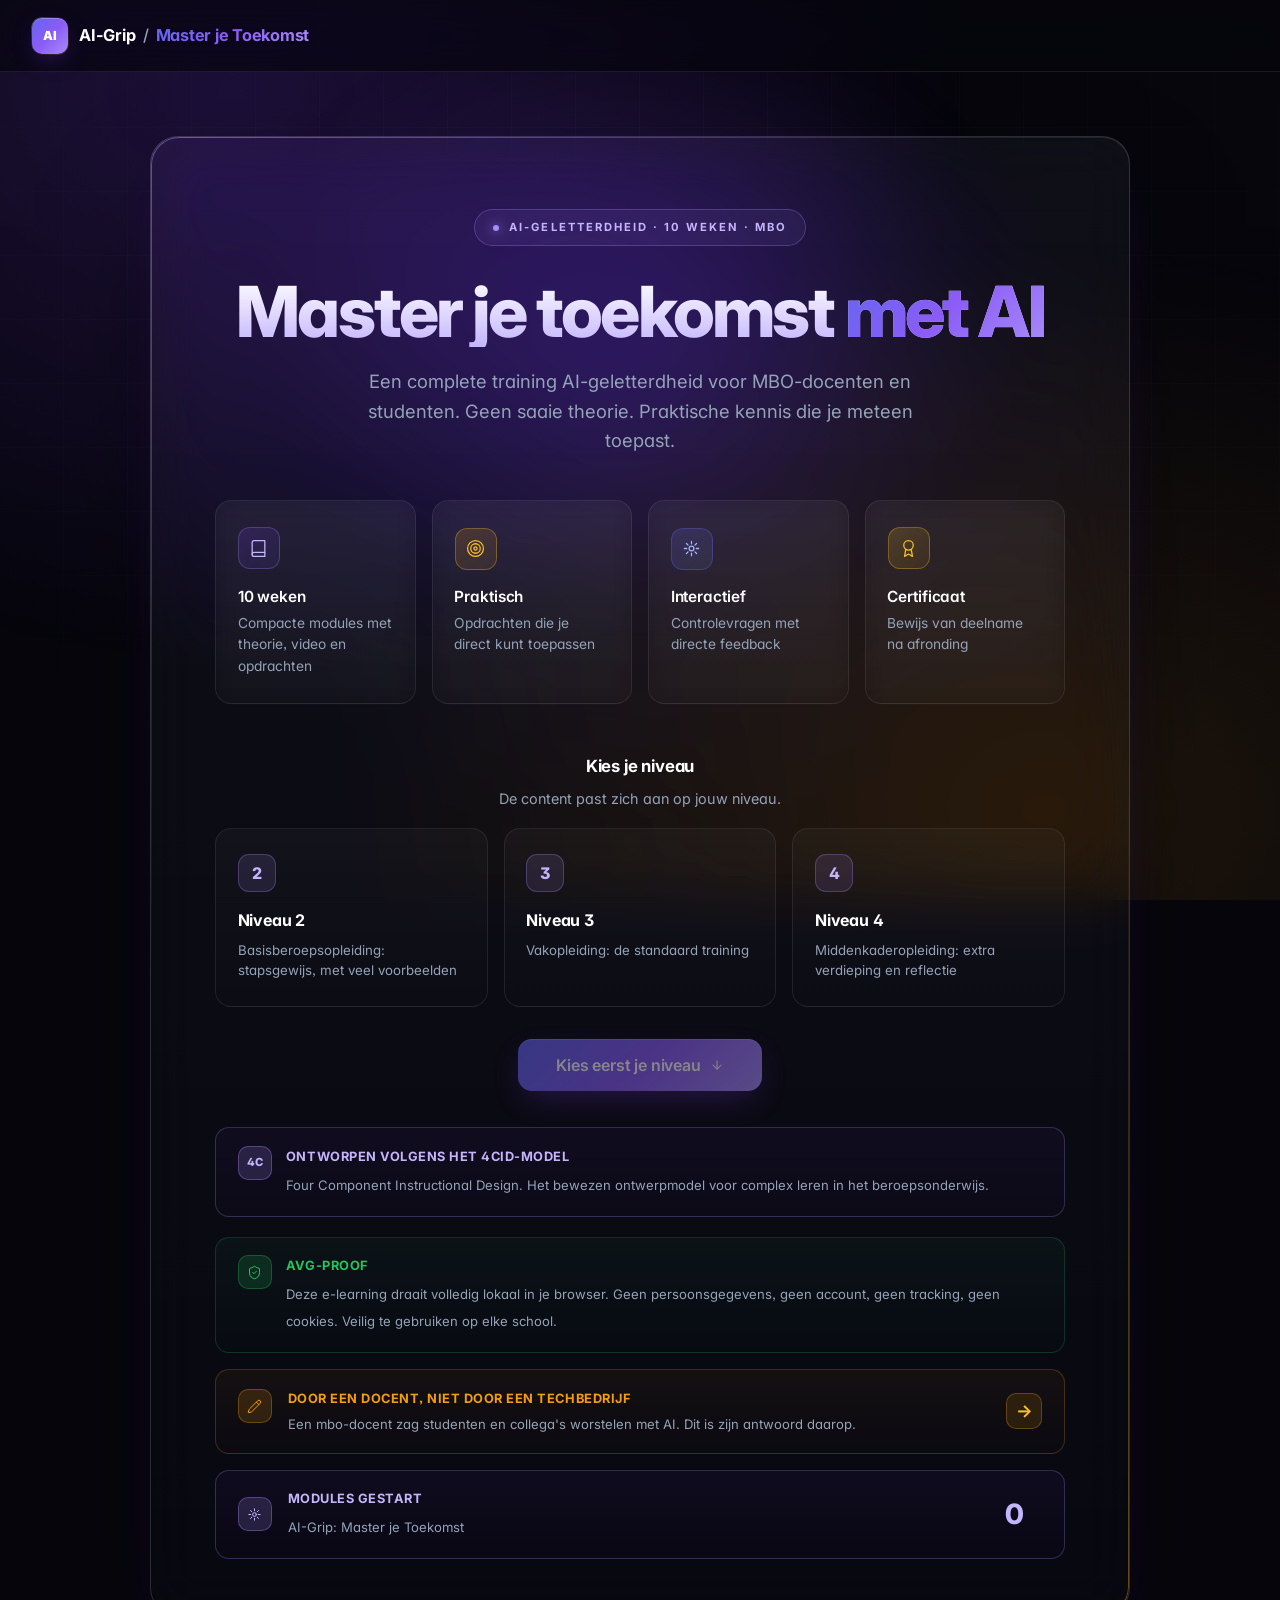
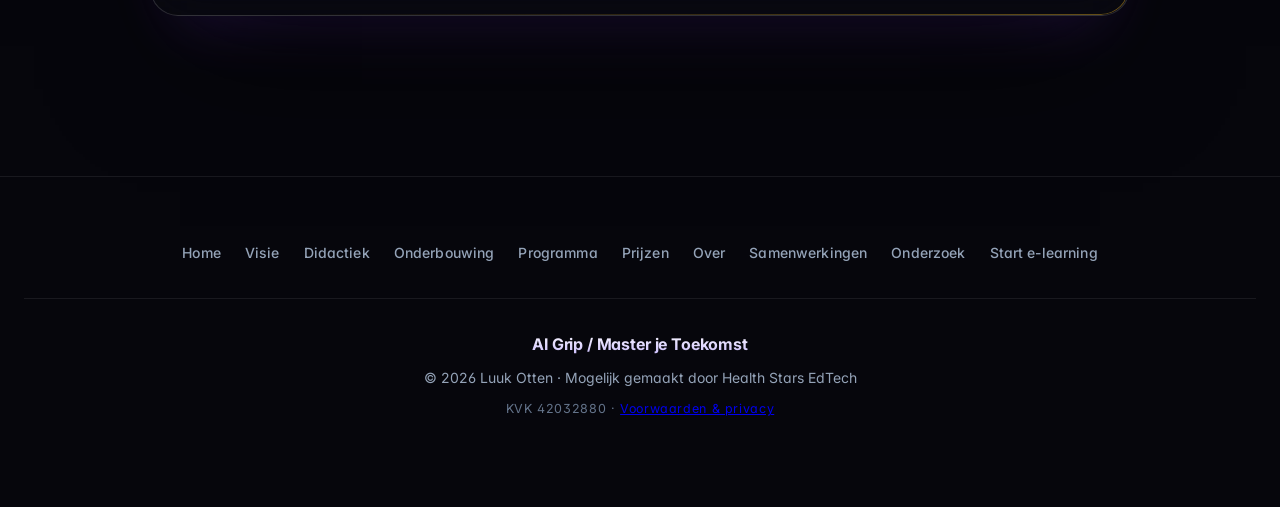
==== commit 5bfbfe8f: "Sync vanuit MBO3: quiz-render-fix + factcheck-correcties Co-Authored-By: claude-flow <ruv@ruv.net>" ====
--- a/aigrip/index.html
+++ b/aigrip/index.html
@@ -3107,7 +3107,10 @@
 
 // Helper: get level-specific content from an object with keys 2, 3, 4
 function L(obj) {
+  // Arrays (zoals quizvragen) zijn zelf de inhoud, geen niveau-map: ongewijzigd teruggeven.
+  if (Array.isArray(obj)) return obj;
   if (!obj || typeof obj !== 'object') return obj;
+  // Niveau-gedifferentieerde inhoud: object met sleutels 2/3/4. Val terug op niveau 3.
   const level = getLevel();
   return obj[level] || obj[3] || obj;
 }
@@ -4025,9 +4028,9 @@
         telefoon nog voordat je het probleem zelf zou merken.
       </li>
       <li>
-        <strong>Voorbeeld:</strong> Bij een autofabrikant in Duitsland voorspelt AI
-        welke lasrobots onderhoud nodig hebben. Resultaat: 30% minder stilstand en
-        flink bespaard op reparatiekosten.
+        <strong>Voorbeeld:</strong> Autofabrikanten laten AI voorspellen welke
+        lasrobots onderhoud nodig hebben. Dat scheelt onverwachte stilstand en
+        reparatiekosten.
       </li>
     </ul>
 
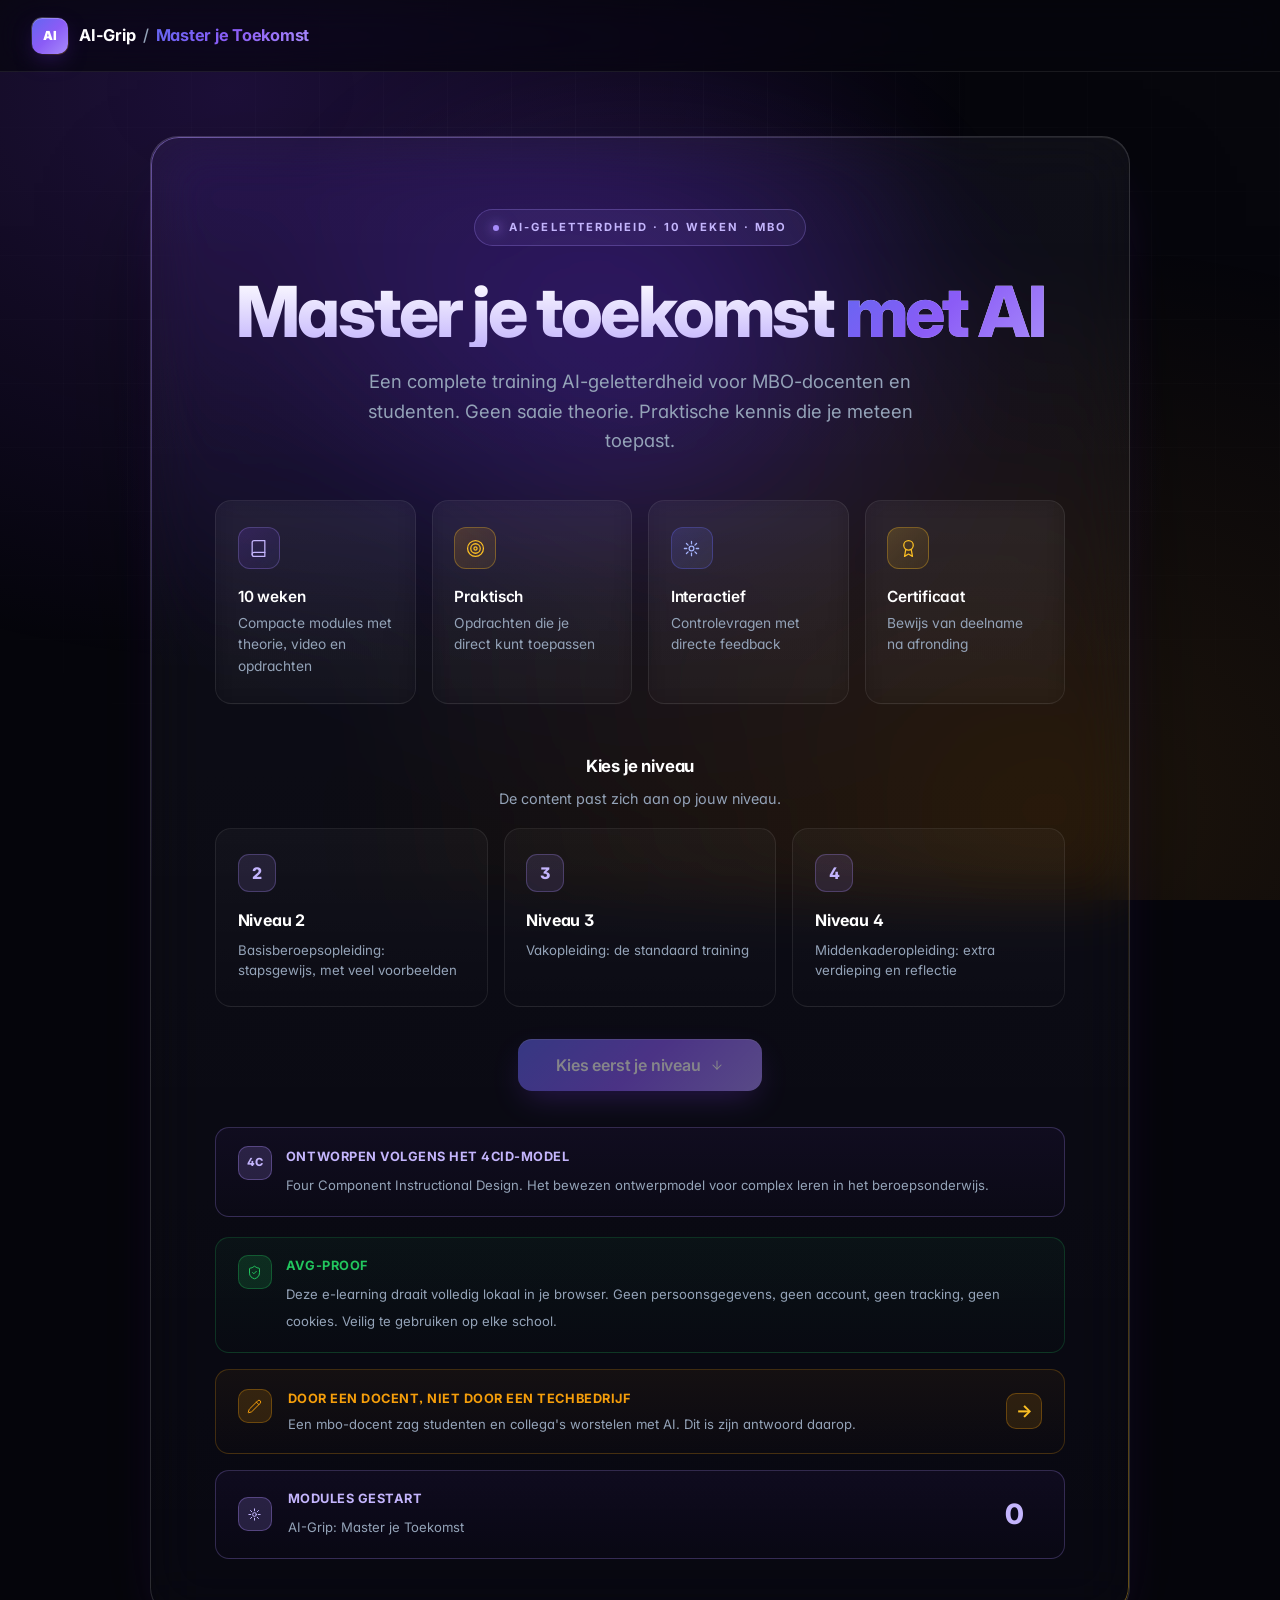
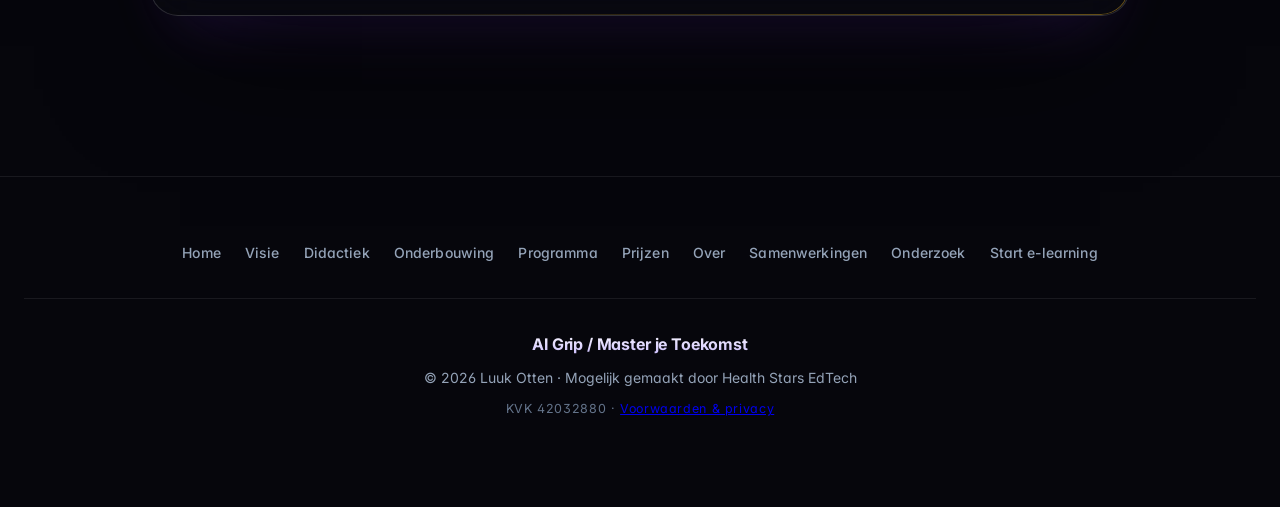
==== commit 834118e7: "Sync vanuit MBO3: scaffolding-afbouw (4C/ID), version 005" ====
--- a/aigrip/index.html
+++ b/aigrip/index.html
@@ -2462,6 +2462,134 @@
     text-decoration: underline;
   }
 
+  .niveau4-verdieping ol { margin: 0.5rem 0 0 1.25rem; }
+  .niveau4-verdieping ol li { margin-bottom: 0.4rem; }
+
+  .rubric-box {
+    margin-top: 1.5rem;
+    padding: 1.25rem 1.5rem;
+    background: rgba(124,58,237,0.05);
+    border: 1px solid rgba(168,139,250,0.22);
+    border-radius: var(--radius-sm);
+  }
+
+  .rubric-head {
+    display: flex;
+    align-items: center;
+    color: var(--white);
+    font-weight: 700;
+    font-size: 0.98rem;
+    margin-bottom: 0.9rem;
+  }
+
+  .rubric-row {
+    display: grid;
+    grid-template-columns: 130px 1fr;
+    gap: 0.75rem;
+    padding: 0.6rem 0;
+    border-top: 1px solid var(--border);
+    align-items: baseline;
+  }
+
+  .rubric-label {
+    color: var(--purple-300);
+    font-weight: 600;
+    font-size: 0.92rem;
+  }
+
+  .rubric-text {
+    color: var(--text-secondary);
+    font-size: 0.94rem;
+    line-height: 1.5;
+  }
+
+  @media (max-width: 600px) {
+    .rubric-row { grid-template-columns: 1fr; gap: 0.15rem; }
+  }
+
+  .scaffold-box {
+    margin: 0 0 1.5rem;
+    padding: 1.1rem 1.4rem 1.25rem;
+    border-radius: var(--radius-sm);
+    border: 1px solid var(--border);
+    background: rgba(255,255,255,0.02);
+  }
+
+  .scaffold-veel { border-left: 3px solid var(--green); }
+  .scaffold-gemiddeld { border-left: 3px solid var(--amber-400); }
+  .scaffold-zelfstandig { border-left: 3px solid var(--purple-300); }
+
+  .scaffold-head {
+    display: flex;
+    align-items: center;
+    justify-content: space-between;
+    margin-bottom: 0.6rem;
+  }
+
+  .scaffold-label {
+    font-weight: 700;
+    font-size: 0.9rem;
+    letter-spacing: 0.02em;
+    text-transform: uppercase;
+    color: var(--text-secondary);
+  }
+
+  .scaffold-dots { display: inline-flex; gap: 5px; }
+
+  .scaffold-dot {
+    width: 9px;
+    height: 9px;
+    border-radius: 50%;
+    background: var(--border);
+    display: inline-block;
+  }
+
+  .scaffold-veel .scaffold-dot.on { background: var(--green); }
+  .scaffold-gemiddeld .scaffold-dot.on { background: var(--amber-400); }
+  .scaffold-zelfstandig .scaffold-dot.on { background: var(--purple-300); }
+
+  .scaffold-body { color: var(--text-secondary); font-size: 0.95rem; line-height: 1.6; }
+  .scaffold-body p { margin: 0 0 0.6rem; }
+  .scaffold-body p:last-child { margin-bottom: 0; }
+
+  .scaffold-model {
+    margin-top: 0.85rem;
+    padding: 0.9rem 1.1rem;
+    background: rgba(16,185,129,0.06);
+    border: 1px solid rgba(16,185,129,0.2);
+    border-radius: var(--radius-xs);
+  }
+
+  .scaffold-model-head {
+    font-weight: 700;
+    font-size: 0.82rem;
+    text-transform: uppercase;
+    letter-spacing: 0.03em;
+    color: var(--green);
+    margin-bottom: 0.5rem;
+  }
+
+  .scaffold-model ul, .scaffold-model ol { margin: 0.4rem 0 0.4rem 1.25rem; }
+  .scaffold-model li { margin-bottom: 0.4rem; }
+  .scaffold-model .highlight-box { margin: 0.5rem 0; }
+
+  .scaffold-check { margin: 0.3rem 0 0 0; list-style: none; padding: 0; }
+  .scaffold-check li {
+    position: relative;
+    padding-left: 1.6rem;
+    margin-bottom: 0.4rem;
+  }
+  .scaffold-check li::before {
+    content: '';
+    position: absolute;
+    left: 0;
+    top: 0.35em;
+    width: 12px;
+    height: 12px;
+    border: 1.5px solid var(--amber-400);
+    border-radius: 3px;
+  }
+
   .quiz-hint {
     margin-top: 0.5rem;
     padding: 0.6rem 1rem;
@@ -3212,6 +3340,14 @@
 const courseData = [
   {
     week: 1,
+    workedExample: `
+      <p>Zo ziet een goed ingevulde detective eruit:</p>
+      <ul>
+        <li><strong>TikTok.</strong> Wat het doet: kiest welke video's ik te zien krijg. Zit er AI in? Ja. Het leert van wat ik bekijk en voorspelt welke video's mij langer laten kijken. Dat patronen leren is precies wat AI doet.</li>
+        <li><strong>Google Maps.</strong> Wat het doet: rekent mijn route uit. Zit er AI in? Ja. Het voorspelt hoe druk het op de weg is en past de route daarop aan.</li>
+      </ul>
+      <p>Let op dat ik bij elk voorbeeld niet alleen "ja" zeg, maar ook uitleg <em>waarom</em>. Dat is wat telt.</p>
+    `,
     title: "Wat is AI eigenlijk?",
     subtitle: "Wat AI wel en niet is",
     goals: [
@@ -3286,6 +3422,42 @@
         <strong><i class="ico ico-target" style="color:var(--purple-300);margin-right:0.4rem;"></i>Kern:</strong> AI is een hulpmiddel. Het is niet magisch, niet beangstigend en niet foutloos. Het is een gereedschap dat je kunt leren gebruiken, net zoals je ooit leerde omgaan met het internet.
       </div>
     `,
+    theorySimple: `
+      <p>Je hebt vast al gehoord van <strong>AI</strong>. Dat is de afkorting van kunstmatige intelligentie: slimme computersoftware. Maar wat is het precies?</p>
+
+      <h3>Google zoekt, ChatGPT bedenkt</h3>
+      <p>Een <strong>zoekmachine</strong> zoals Google zoekt pagina's die al bestaan. Het wijst je de weg naar informatie.</p>
+      <p><strong>Generatieve AI</strong> zoals ChatGPT maakt iets <em>nieuws</em>: tekst, plaatjes of code die er nog niet waren.</p>
+
+      <div class="highlight-box">
+        <strong><i class="ico ico-bulb" style="color:var(--amber-400);margin-right:0.4rem;"></i>Kort:</strong> Google zoekt. ChatGPT bedenkt. Dat is het verschil.
+      </div>
+
+      <h3>AI zit al overal</h3>
+      <p>Je gebruikt AI vaak zonder het te weten:</p>
+      <ul>
+        <li><strong>TikTok</strong> kiest welke video's je ziet.</li>
+        <li><strong>Snapchat</strong> herkent je gezicht voor filters.</li>
+        <li><strong>Netflix</strong> raadt films aan die je leuk vindt.</li>
+        <li><strong>Google Maps</strong> zoekt de snelste route.</li>
+      </ul>
+
+      <h3>AI weet niks, AI gokt het volgende woord</h3>
+      <p>Dit is het belangrijkste van de hele cursus. ChatGPT begrijpt niet echt wat hij zegt. Hij raadt telkens welk woord het beste past. Daardoor kan AI heel zeker klinken en tóch iets vertellen wat niet klopt.</p>
+      <p>Dat noemen we een <strong>hallucinatie</strong>: de AI verzint iets. Bijvoorbeeld een jaartal of een bron die niet bestaat. Een AI die zeker klinkt, heeft dus niet altijd gelijk. In week 3 leer je hoe je checkt of iets echt klopt.</p>
+
+      <div class="highlight-box">
+        <strong><i class="ico ico-target" style="color:var(--purple-300);margin-right:0.4rem;"></i>Kern:</strong> AI is een hulpmiddel. Niet magisch en niet foutloos. Je kunt leren er goed mee om te gaan.
+      </div>
+    `,
+    theoryDeep: `
+      <h3>Verdieping: hoe die woordvoorspeller echt werkt</h3>
+      <p>Een taalmodel als ChatGPT is getraind op enorme hoeveelheden tekst. Tijdens die training leert het niet <em>feiten</em>, maar <em>waarschijnlijkheden</em>: gegeven de woorden tot nu toe, welk volgende woord (of woorddeel) past statistisch het beste? Het model heeft geen intern besef van waar of onwaar. Daarom is een hallucinatie geen bug die je er helemaal uit kunt halen, maar een gevolg van hoe het systeem in de kern werkt.</p>
+      <p>Let ook op het onderscheid tussen <strong>smalle AI</strong> en <strong>brede AI</strong>. Alles wat vandaag bestaat is smalle AI: goed in één taak (tekst voorspellen, gezichten herkennen, routes berekenen). Een systeem dat als een mens over allerlei domeinen kan redeneren (brede of algemene AI) bestaat nog niet. Wie beweert dat ChatGPT "denkt" of "begrijpt", verwart die twee.</p>
+      <div class="niveau4-verdieping">
+        <strong>Denkvraag (niveau 4):</strong><br><em>Als een taalmodel geen besef heeft van waarheid, waarom klinken de antwoorden dan toch zo overtuigend? En wat betekent dat voor de manier waarop jij de output moet controleren?</em>
+      </div>
+    `,
     video: { title: "Wat is AI - korte uitleg", url: "https://www.youtube.com/embed/gQmhbXmtKig" },
     assignment: {
       title: "De AI-detective",
@@ -3308,6 +3480,22 @@
         <p>Schrijf je bevindingen hieronder op. Probeer bij elk voorbeeld ook uit te leggen <em>waarom</em> je denkt dat er wel of geen AI in zit.</p>
       `
     },
+    assignmentDeep: `
+      <p><strong>Extra stap (niveau 4).</strong> Kies één van je drie apps en analyseer die dieper:</p>
+      <ol>
+        <li>Welke gegevens heeft de app van jou nodig om te werken? (denk aan kijkgedrag, locatie, foto's)</li>
+        <li>Wat gebeurt er als de AI een fout maakt? Bedenk een concreet voorbeeld.</li>
+        <li>Wie is er verantwoordelijk voor die fout: jij, het bedrijf, of de maker van de AI? Beargumenteer je antwoord.</li>
+      </ol>
+    `,
+    rubric: {
+      title: "De AI-detective",
+      levels: [
+        { label: "Voldoende", text: "Je benoemt minstens 3 apps of apparaten en beschrijft kort wat ze doen." },
+        { label: "Goed", text: "Je legt bij elke app beargumenteerd uit waarom er wel of geen AI in zit." },
+        { label: "Uitstekend", text: "Je analyseert minstens één app kritisch: welke gegevens, welk foutrisico en wie verantwoordelijk is." }
+      ]
+    },
     quiz: [
       {
         question: "Wat is het belangrijkste verschil tussen een zoekmachine en generatieve AI?",
@@ -3398,6 +3586,66 @@
   },
   {
     week: 2,
+    workedExample: `
+      <p>Zo maak je het verschil zichtbaar dat je moet inleveren:</p>
+      <div class="highlight-box"><strong>Vage prompt:</strong> "Schrijf een motivatiebrief."</div>
+      <div class="highlight-box"><strong>R-O-L prompt:</strong> "Je bent een HR-adviseur. Schrijf een motivatiebrief voor een stage bij een marketingbureau. Maximaal 250 woorden, enthousiast maar netjes."</div>
+      <p>De tweede geeft een bruikbare brief, de eerste iets algemeens. Je levert beide resultaten in en legt in twee zinnen uit waarom de tweede beter werkt.</p>
+    `,
+    theorySimple: `
+      <p>Je hebt een slimme AI. Maar hoe krijg je er <strong>goede antwoorden</strong> uit? Dat begint bij hoe je je vraag stelt. Dat heet <strong>prompt engineering</strong>.</p>
+
+      <h3>Een vage vraag geeft een vaag antwoord</h3>
+      <p>Zeg je tegen een kok "geef me een recept", dan weet hij niet wat je wilt. Sushi? Een taart? Bij AI is het net zo. Vraag je iets vaags, dan krijg je iets vaags terug.</p>
+
+      <div class="highlight-box">
+        <strong><i class="ico ico-bulb" style="color:var(--amber-400);margin-right:0.4rem;"></i>Kort:</strong> Hoe duidelijker je vraag, hoe beter het antwoord.
+      </div>
+
+      <h3>De R-O-L methode</h3>
+      <p>Met de <strong>R-O-L methode</strong> maak je snel een goede prompt. Drie onderdelen:</p>
+      <ul>
+        <li><strong>R = Rol.</strong> Wie moet de AI zijn? Bijvoorbeeld een docent of een coach.</li>
+        <li><strong>O = Opdracht.</strong> Wat moet de AI doen? Schrijven, uitleggen of samenvatten.</li>
+        <li><strong>L = Limiet.</strong> Wat zijn de grenzen? Lengte, taal, stijl of doelgroep.</li>
+      </ul>
+      <p>Zo wordt "schrijf een brief" ineens: "Je bent een HR-adviseur. Schrijf een motivatiebrief voor een stage bij een marketingbureau. Maximaal 250 woorden, enthousiast maar netjes."</p>
+
+      <h3>Vervang vage woorden</h3>
+      <p>Krijg je een saai antwoord? Vaak komt dat door een vaag woord. "Verbeter dit" of "maak het korter" laat de AI gokken. Zeg precies wat je wilt. In plaats van "maak het korter" zeg je "vat dit samen in 3 zinnen zonder dat de kern wegvalt".</p>
+
+      <h3>Itereren</h3>
+      <p>Is het antwoord nog niet goed? Pas je prompt aan en probeer opnieuw. Meer detail, een andere rol of een andere limiet. Dat heet <strong>itereren</strong>.</p>
+
+      <div class="highlight-box">
+        <strong><i class="ico ico-target" style="color:var(--purple-300);margin-right:0.4rem;"></i>Onthoud:</strong> AI is zo goed als jouw instructie. Je hoeft geen programmeur te zijn. Je moet leren duidelijk vragen.
+      </div>
+    `,
+    theoryDeep: `
+      <h3>Verdieping: waarom een scherpe prompt werkt</h3>
+      <p>In week 1 leerde je dat een taalmodel telkens het volgende woord voorspelt op basis van wat er tot nu toe staat. Je prompt is precies die begintekst. Hoe vager je begint, hoe meer richtingen het model op kan, en hoe groter de kans dat het een algemeen middenmootantwoord kiest. Geef je in je prompt een rol, een duidelijke opdracht en een limiet, dan maak je het aantal passende vervolgen kleiner. Je stuurt het model naar een smaller deel van alles wat het zou kunnen zeggen.</p>
+      <p>Daarom werkt R-O-L geen trucje maar een stuurmiddel. De rol bepaalt de toon en het vakgebied, de opdracht bepaalt de vorm, de limiet snijdt de rest weg. Let wel op het verschil tussen sturen en controleren. Een scherpe prompt maakt de kans op een bruikbaar antwoord groter, maar het model blijft woorden voorspellen en kan nog steeds iets stelligs beweren dat niet klopt. Beter vragen vervangt het checken uit week 1 dus niet, het komt erbij.</p>
+      <p>Itereren is hierbij geen teken dat je iets fout deed. Je leest het antwoord, ziet wat mist en past je prompt aan. Elke ronde stuur je preciezer bij. Wie in één keer het perfecte antwoord verwacht, begrijpt het gereedschap verkeerd.</p>
+      <div class="niveau4-verdieping">
+        <strong>Denkvraag (niveau 4):</strong><br><em>Als een scherpere prompt de kans op een goed antwoord vergroot maar geen juist antwoord garandeert, hoe bepaal je dan bij welke opdrachten je vooral moet sturen en bij welke je vooral moet checken?</em>
+      </div>
+    `,
+    assignmentDeep: `
+      <p><strong>Extra stap (niveau 4).</strong> Je hebt nu een slechte en een goede motivatiebrief naast elkaar. Analyseer je eigen R-O-L-prompt kritisch:</p>
+      <ol>
+        <li>Benoem per onderdeel (Rol, Opdracht, Limiet) welk woord in jouw prompt het antwoord het sterkst stuurde. Leg uit waarom.</li>
+        <li>Verander bewust één limiet (bijvoorbeeld toon of lengte) en draai de prompt opnieuw. Beschrijf wat er in het antwoord veranderde.</li>
+        <li>Lees de goede brief na als een kritische stagebegeleider. Welke bewering zou je zelf nog moeten controleren voordat je de brief verstuurt?</li>
+      </ol>
+    `,
+    rubric: {
+      title: "De Motivatiebrief-challenge",
+      levels: [
+        { label: "Voldoende", text: "Je levert een slechte en een goede prompt in en kopieert beide resultaten." },
+        { label: "Goed", text: "Je goede prompt gebruikt herkenbaar de R-O-L methode en je legt in 2-3 zinnen uit welke brief beter is en waarom." },
+        { label: "Uitstekend", text: "Je analyseert je eigen prompt: welk woord het antwoord het sterkst stuurde, wat er verandert als je een limiet aanpast en welke bewering je nog moet controleren." }
+      ]
+    },
     title: "De Kunst van het Praten",
     subtitle: "Prompt Engineering",
     goals: [
@@ -3687,6 +3935,71 @@
   },
   {
     week: 3,
+    workedExample: `
+      <p>Zo pak je een verdachte video aan:</p>
+      <ol>
+        <li><strong>Handen en oren:</strong> ik zag zes vingers en twee verschillende oren. Twee beeldfouten.</li>
+        <li><strong>Bron:</strong> het account bestond pas een week en had verder niets geplaatst.</li>
+        <li><strong>Conclusie:</strong> waarschijnlijk nep. Niet een enkel ding, maar de optelsom van beeldfouten plus een verdachte bron maakt het verdacht.</li>
+      </ol>
+    `,
+    theorySimple: `
+      <p>Een <strong>deepfake</strong> is een foto, video of geluid dat door AI is gemaakt of bewerkt. De AI leert hoe iemand eruitziet of klinkt en maakt daar een nieuwe versie van. Soms is die zo goed dat je het verschil niet meer ziet.</p>
+
+      <h3>Hoe wordt het gemaakt?</h3>
+      <p>De AI krijgt honderden of duizenden foto's en video's van iemand te zien. Zo leert hij elk detail: hoe het gezicht beweegt en hoe het licht op de huid valt. Daarna maakt hij een nieuw beeld dat levensecht lijkt. Vroeger had je daar een duur lab voor nodig. Nu kan het met een app op je telefoon.</p>
+
+      <h3>Waarom is dit gevaarlijk?</h3>
+      <ul>
+        <li><strong>Nepnieuws:</strong> een deepfake van een politicus die iets zegt wat hij nooit gezegd heeft.</li>
+        <li><strong>Oplichting:</strong> criminelen klonen de stem van een directeur en vragen om geld. In 2024 werd zo in Hong Kong 25 miljoen dollar overgemaakt.</li>
+        <li><strong>Cyberpesten:</strong> iemands gezicht wordt op een ander lichaam geplakt. Dit overkomt vooral meisjes en vrouwen.</li>
+      </ul>
+
+      <h3>Hoe herken je een deepfake?</h3>
+      <ul>
+        <li><strong>Handen:</strong> tel de vingers en kijk of ze er natuurlijk uitzien.</li>
+        <li><strong>Oren en ogen:</strong> vaak niet symmetrisch of een beetje leeg.</li>
+        <li><strong>Huid:</strong> soms te glad en te perfect, zonder porien.</li>
+        <li><strong>Bron:</strong> waar komt het vandaan? Een betrouwbare nieuwssite of alleen een willekeurig account?</li>
+      </ul>
+
+      <h3>Nep beeld en nep tekst</h3>
+      <p>Een deepfake is nep beeld. Een <strong>hallucinatie</strong> van een chatbot is nep tekst: de AI verzint dan een feit of een bron. Allebei zien er betrouwbaar uit. Daarom check je een belangrijk AI-antwoord net zo goed als een schokkend filmpje.</p>
+      <p>Doe dan deze <strong>drie stappen</strong>:</p>
+      <ol>
+        <li>Klopt het met een tweede bron?</li>
+        <li>Bestaat de bron echt? Klik op de link of zoek het jaartal op.</li>
+        <li>Kan het echt waar zijn? Gebruik je gezond verstand.</li>
+      </ol>
+      <div class="highlight-box">
+        <strong><i class="ico ico-target" style="color:var(--purple-300);margin-right:0.4rem;"></i>Onthoud:</strong> Gaat het over je werk, je geld of je gezondheid? Dan check je het altijd zelf na.
+      </div>
+    `,
+    theoryDeep: `
+      <h3>Verdieping: waarom de checklist een houdbaarheidsdatum heeft</h3>
+      <p>De kenmerken uit de basistheorie, zoals rare handen, te gladde huid en een vervormde achtergrond, zijn geen vaste wetten. Het zijn de fouten die de AI op dit moment nog maakt. Een deepfake ontstaat doordat een model patronen naleert uit heel veel voorbeeldbeelden. Elke keer dat makers zien waar het misgaat, trainen ze het model bij op precies die zwakke plek. De vinger die vandaag verraadt dat een beeld nep is, kan volgend jaar perfect zijn. Je leert dus geen definitieve trucjes maar een houding: twijfelen zodra beeld te mooi uitkomt.</p>
+      <p>Onder dat praktische punt zit een principieel punt. Een deepfake en een hallucinatie komen uit dezelfde manier van werken: een AI die patronen namaakt zonder te weten of het resultaat waar is. Het verschil zit alleen in de vorm, beeld tegenover tekst. Dat verschuift waar het bewijs vandaan moet komen. Vroeger gold een foto of een opname zelf als bewijs dat iets was gebeurd. Nu kan het beeld dat bewijs niet meer dragen en moet de betrouwbaarheid ergens anders vandaan komen: van de bron, de context en de vraag of meerdere onafhankelijke plekken hetzelfde melden.</p>
+      <div class="niveau4-verdieping">
+        <strong>Denkvraag (niveau 4):</strong><br><em>Als beeld en geluid geen bewijs meer zijn dat iets echt is gebeurd, waaraan ontleen jij dan nog je vertrouwen dat een gebeurtenis klopt? En wie loopt het grootste risico op het moment dat dat vertrouwen wegvalt?</em>
+      </div>
+    `,
+    assignmentDeep: `
+      <p><strong>Extra stap (niveau 4).</strong> Je hebt nu geoefend met het herkennen van nepbeeld en met de drie-stappen-check op een AI-antwoord. Analyseer nu wat dat buiten de oefening betekent:</p>
+      <ol>
+        <li>Kijk terug naar de details die jou hielpen om AI te herkennen. Leg per detail uit waarom dat kenmerk over een paar jaar waarschijnlijk niet meer werkt.</li>
+        <li>Bedenk een concrete situatie uit je eigen beroep of stage waarin een deepfake of een verzonnen AI-bron echte schade zou aanrichten. Beschrijf wie er wordt getroffen en hoe.</li>
+        <li>Stel dat jij zo'n nepbeeld ontdekt voordat het schade doet. Beschrijf stap voor stap wat je zou doen en wie je zou waarschuwen.</li>
+      </ol>
+    `,
+    rubric: {
+      title: "Spot de Bot",
+      levels: [
+        { label: "Voldoende", text: "Je doet de test op whichfaceisreal.com en thispersondoesnotexist.com, noteert waar je op let en schrijft het gevraagde reflectieverslag." },
+        { label: "Goed", text: "Je past daarnaast de drie-stappen-check toe op een AI-antwoord en beschrijft welke fout of verzonnen bron je vond en hoe je erachter kwam." },
+        { label: "Uitstekend", text: "Je legt uit waarom de herkenkenmerken hun houdbaarheid verliezen en koppelt het risico van deepfakes en verzonnen bronnen aan een concrete situatie uit je eigen beroep of stage." }
+      ]
+    },
     title: "Fake of Echt?",
     subtitle: "Deepfakes & Desinformatie",
     goals: [
@@ -3980,6 +4293,75 @@
   },
   {
     week: 4,
+    theorySimple: `
+      <h2>AI is al overal op de werkvloer</h2>
+      <p>Misschien denk je dat AI iets is voor techbedrijven. Dat klopt niet. AI wordt nu al gebruikt in bijna elke sector. Van de garage tot het ziekenhuis en van het magazijn tot het restaurant. De kans is groot dat jij er op je werk ook mee te maken krijgt.</p>
+      <p>Robots nemen je baan niet over. Je werk verandert wel. Saaie, herhalende taken worden geautomatiseerd. Jij houdt tijd over voor het werk waar je goed in bent, zoals contact met mensen en problemen oplossen.</p>
+
+      <div class="highlight-box">
+        <strong><i class="ico ico-bulb" style="color:var(--amber-400);margin-right:0.4rem;"></i>Eerst zelf raden:</strong> schrijf op waar jij denkt dat AI in jouw sector al wordt gebruikt. Check na het lezen of je gelijk had.
+      </div>
+
+      <h3>Techniek</h3>
+      <ul>
+        <li><strong>Voorspellend onderhoud:</strong> sensoren op machines meten temperatuur, trillingen en geluid. AI voorspelt wanneer een onderdeel kapotgaat. Je vervangt het voordat de machine uitvalt.</li>
+        <li><strong>Slimme sensoren:</strong> in fabrieken hangen sensoren die met AI verbonden zijn. Ze geven een melding bij een lekkage of een machine die raar loopt, nog voordat jij het zelf merkt.</li>
+      </ul>
+
+      <h3>Zorg</h3>
+      <ul>
+        <li><strong>AI-triage:</strong> bel je de huisartsenpost, dan schat AI in hoe urgent je klacht is. Op basis van je symptomen bepaalt het systeem of je vandaag nog moet komen.</li>
+        <li><strong>Spraakherkenning:</strong> artsen en verpleegkundigen praten gewoon en de computer schrijft het verslag. Dat scheelt soms een uur per dag.</li>
+        <li>In sommige ziekenhuizen analyseert AI röntgenfoto's en herkent zo afwijkingen die heel klein zijn.</li>
+      </ul>
+
+      <h3>Logistiek</h3>
+      <ul>
+        <li><strong>Routeoptimalisatie:</strong> bezorgdiensten zoals PostNL en DHL laten AI de snelste route berekenen. De AI kijkt naar verkeer, weer en het aantal pakketten. Dat bespaart brandstof en tijd.</li>
+        <li><strong>Magazijnrobots:</strong> bij Bol.com en Amazon rijden robots door het magazijn. AI bepaalt de route en welke producten het eerst gepakt worden.</li>
+      </ul>
+
+      <h3>Administratie</h3>
+      <ul>
+        <li><strong>Factuurverwerking:</strong> AI leest facturen, herkent de bedragen en boekt ze automatisch in. Geen overtypen meer.</li>
+        <li><strong>Chatbots:</strong> een chatbot beantwoordt vragen als "Waar is mijn pakket?" en handelt zo 80% van de vragen af.</li>
+      </ul>
+
+      <h3>Horeca</h3>
+      <ul>
+        <li><strong>Voorraadvoorspelling:</strong> AI kijkt naar het weer en de drukte in de buurt om te voorspellen hoeveel gasten er komen. Je bestelt precies genoeg en gooit minder eten weg.</li>
+        <li>McDonald's past bij de drive-through het menu op het scherm aan, bijvoorbeeld meer ijsjes op een warme dag.</li>
+      </ul>
+
+      <div class="highlight-box">
+        <strong><i class="ico ico-target" style="color:var(--purple-300);margin-right:0.4rem;"></i>Kern:</strong> AI vervangt geen mensen, maar verandert wat je doet. De saaie taken gaan naar AI. Het werk met mensen en creativiteit blijft bij jou.
+      </div>
+    `,
+    theoryDeep: `
+      <h3>Verdieping: taken verschuiven, geen banen die verdwijnen</h3>
+      <p>De voorbeelden in dit hoofdstuk hebben iets gemeen. AI neemt telkens een <em>taak</em> over, niet een hele <em>baan</em>. Dat onderscheid is belangrijker dan het lijkt. Een baan is een bundel taken. AI pikt daaruit de delen die voorspelbaar en herhalend zijn, zoals een factuur inboeken of een standaardvraag beantwoorden. Wat overblijft is het deel dat lastig in regels te vatten is, zoals een boze klant kalmeren of een uitzondering beoordelen.</p>
+      <p>Daarom is het zinvol om naar taken te kijken en niet naar functietitels. Twee mensen met dezelfde functie kunnen heel verschillend werk doen. Bij de een bestaat de dag vooral uit invoeren en sorteren, bij de ander uit overleg en beslissingen. De eerste voelt AI eerder in het werk terugkomen dan de tweede. Wie begrijpt uit welke taken zijn eigen werk bestaat, kan gerichter inschatten wat er verandert en waar hij zelf het verschil blijft maken.</p>
+      <p>Let ook op de grens van wat AI overneemt. Bij de schadeclaim uit dit hoofdstuk keurt AI de eenvoudige gevallen goed en gaan de complexe naar een mens. Die knip is een keuze van het bedrijf en geen natuurwet. Waar je die grens legt, bepaalt hoeveel verantwoordelijkheid je bij het systeem neerlegt.</p>
+      <div class="niveau4-verdieping">
+        <strong>Denkvraag (niveau 4):</strong><br><em>Neem een functie die jij goed kent. Welke taken daarin zou een bedrijf morgen aan AI durven overlaten, en welke niet? Wat zegt jouw antwoord over wat mensen op die plek onmisbaar maakt?</em>
+      </div>
+    `,
+    assignmentDeep: `
+      <p><strong>Extra stap (niveau 4).</strong> Je hebt nu een AI-plan gemaakt om je leidinggevende te overtuigen. Draai het om en toets je eigen plan kritisch:</p>
+      <ol>
+        <li>Splits de taak die je koos in kleinere stukken. Welke stukken kan AI echt overnemen en welke moet een mens blijven doen? Leg je grens uit.</li>
+        <li>Bedenk wat er misgaat als de AI een fout maakt in deze taak. Wie merkt die fout, en wie is verantwoordelijk voor de gevolgen?</li>
+        <li>Verzin het sterkste tegenargument dat je leidinggevende kan geven, bijvoorbeeld over kosten, betrouwbaarheid of weerstand bij collega's. Schrijf op hoe je daarop zou antwoorden.</li>
+      </ol>
+    `,
+    rubric: {
+      title: "Jouw AI-plan voor de werkvloer",
+      levels: [
+        { label: "Voldoende", text: "Je kiest een saaie of tijdrovende taak, beschrijft die en bedenkt een passende AI-oplossing." },
+        { label: "Goed", text: "Je maakt een overtuigend mini-plan met het probleem, de oplossing, de voordelen voor het bedrijf en wat er nodig is om te starten." },
+        { label: "Uitstekend", text: "Je toetst je eigen plan kritisch: je legt de grens tussen mens en AI uit, benoemt het foutrisico met de verantwoordelijkheid en weerlegt het sterkste tegenargument." }
+      ]
+    },
     title: "De Slimme Assistent op de Werkvloer",
     subtitle: "AI in jouw toekomstige baan",
     goals: [
@@ -4310,6 +4692,114 @@
   },
   {
     week: 5,
+    theorySimple: `
+      <h2>AI kan veel, maar mag het ook?</h2>
+      <p>AI schrijft teksten, maakt plaatjes, componeert muziek en programmeert code. Maar mag dat allemaal? En zo ja, wanneer wel en wanneer niet?</p>
+      <p>Deze week is opgeknipt in drie delen. Deel 1 gaat over de regels. Deel 2 over jouw veiligheid. Deel 3 geeft je vuistregels. Neem na elk deel even pauze en doe de korte check.</p>
+
+      <h2>Deel 1 van 3: de regels</h2>
+
+      <h3>Auteursrecht: van wie is het?</h3>
+      <p>Je vraagt een AI om een plaatje in de stijl van Van Gogh. Van wie is dat plaatje dan? Daar is nog geen duidelijk antwoord op.</p>
+      <ul>
+        <li><strong>Het probleem:</strong> AI is getraind op miljoenen afbeeldingen van echte kunstenaars. Die gaven daar vaak geen toestemming voor en kregen er niks voor.</li>
+        <li><strong>Kunstenaars zijn boos:</strong> hun werk traint een AI die hun eigen baan overbodig maakt. Dat vinden ze oneerlijk.</li>
+        <li><strong>De wet:</strong> in Nederland en Europa heeft materiaal dat AI maakt waarschijnlijk geen auteursrecht, want er is geen menselijke maker. Dit is nog in ontwikkeling.</li>
+      </ul>
+
+      <h3>Privacy: wat mag je invoeren?</h3>
+      <p>Alles wat je in een AI-tool typt, kan worden opgeslagen. Het kan zelfs gebruikt worden om de AI te verbeteren. Denk dus goed na over wat je deelt.</p>
+      <ul>
+        <li><strong>AVG:</strong> in Europa mogen persoonsgegevens niet zomaar verwerkt worden. Denk aan namen, adressen, BSN-nummers en medische gegevens.</li>
+        <li><strong>Niet invoeren:</strong> persoonsgegevens van anderen, medische informatie over patiënten, vertrouwelijke bedrijfsinformatie en gegevens van klanten, cliënten of leerlingen.</li>
+        <li><strong>Wel oké:</strong> algemene vragen, anonieme informatie en je eigen opdrachten, als je school of werk dat toestaat.</li>
+        <li><strong>Voorbeeld:</strong> een medewerker van Samsung typte geheime broncode in ChatGPT om hulp te vragen. Die code werd trainingsdata. Daarna verbood Samsung ChatGPT op het werk.</li>
+      </ul>
+
+      <h3>Bias: is AI eerlijk?</h3>
+      <p>AI is niet slim. AI is een spiegel van de data waarmee het is getraind. Is die data niet eerlijk, dan is de AI dat ook niet.</p>
+      <ul>
+        <li><strong>Sollicitatie-AI:</strong> Amazon bouwde een AI die cv's beoordeelde. De data was vooral van mannen. De AI gaf vrouwen lagere scores. Amazon stopte er uiteindelijk mee.</li>
+        <li><strong>Gezichtsherkenning:</strong> die werkt slechter bij mensen met een donkere huidskleur, omdat de trainingsdata vooral foto's van witte mensen bevatte.</li>
+        <li><strong>Zoekmachines:</strong> zoek je op "CEO", dan zie je vooral witte mannen. Niet omdat alleen zij CEO zijn, maar omdat de data die scheve verdeling weerspiegelt.</li>
+      </ul>
+      <p>Bias is gevaarlijk. Het versterkt bestaande ongelijkheid. En mensen vertrouwen AI-uitkomsten al snel als "objectief", terwijl ze dat niet zijn.</p>
+
+      <div class="highlight-box">
+        <strong><i class="ico ico-target" style="color:var(--purple-300);margin-right:0.4rem;"></i>Even checken (deel 1):</strong> kun je zonder terug te lezen uitleggen wat bias is, met één voorbeeld? En welke gegevens zet je nooit in een AI-tool? Lukt dat, ga dan door naar deel 2.
+      </div>
+
+      <h2>Deel 2 van 3: jouw veiligheid</h2>
+
+      <h3>Als AI tegen je wordt gebruikt</h3>
+      <p>Dezelfde AI die jou helpt, gebruiken oplichters ook. Ze werken er sneller en echter mee dan vroeger. Je hoeft niet bang te zijn, maar wel alert. Dit zijn de vier vormen die je nu het vaakst tegenkomt.</p>
+      <ul>
+        <li><strong>Gekloonde stem.</strong> Uit een paar seconden geluid van social media maakt AI een kopie van iemands stem. Een oplichter belt dan met de stem van een familielid: spoed, geld nodig, nu overmaken. <em>Wat je doet:</em> hang op en bel zelf terug op het echte nummer. Spreek met je familie een codewoord af.</li>
+        <li><strong>Phishing en nepberichten.</strong> AI schrijft foutloze nepmails en appjes namens je bank, DUO of een pakketdienst. Aan taalfouten herken je ze niet meer. <em>Wat je doet:</em> klik nooit op de link, ga zelf naar de officiële app of website.</li>
+        <li><strong>Nepprofielen en chantage.</strong> Met AI maken oplichters nepaccounts en nepfoto's. Ze proberen je geld of naaktbeelden af te troggelen en dreigen die te verspreiden als je niet betaalt. Dit heet sextortion.</li>
+        <li><strong>Nepwebshops.</strong> In een paar minuten maakt AI een echt ogende webshop voor spullen die niet bestaan. <em>Wat je doet:</em> zoek de winkel los op, check onafhankelijke reviews en betaal niet vooraf via een tikkie aan een onbekende.</li>
+      </ul>
+      <div class="highlight-box help">
+        <strong><i class="ico ico-help" style="color:var(--purple-300);margin-right:0.4rem;"></i>Overkomt dit jou, of ken je iemand die dit overkomt?</strong>
+        <ul>
+          <li>Het is niet jouw schuld. De crimineel is fout, jij niet.</li>
+          <li>Stop met betalen en stuur niks meer. Betalen stopt de chantage niet, het lokt juist meer uit.</li>
+          <li>Blokkeer de persoon en bewaar bewijs. Maak schermafbeeldingen.</li>
+          <li>Praat erover met iemand die je vertrouwt. Je hoeft dit niet alleen op te lossen.</li>
+        </ul>
+        <a href="https://www.slachtofferhulp.nl" target="_blank" rel="noopener"><strong>Slachtofferhulp Nederland</strong></a> helpt je gratis en vertrouwelijk, bel <a href="tel:09000101">0900-0101</a> of chat via de site. Gaat het om beelden? Dan kun je ook terecht bij <a href="https://www.helpwanted.nl" target="_blank" rel="noopener"><strong>helpwanted.nl</strong></a>. Aangifte doe je bij de politie via <a href="tel:09008844">0900-8844</a>. Ben je in direct gevaar? Bel <a href="tel:112">112</a>.
+      </div>
+
+      <h3>AI als maatje: fijn, maar let op jezelf</h3>
+      <p>Steeds meer mensen praten met een AI-chatbot als vriend of coach. Het voelt persoonlijk en het oordeelt niet. Dat kan prettig zijn. Toch is dit goed om te weten.</p>
+      <ul>
+        <li>Een chatbot geeft niet echt om jou. Hij voorspelt woorden, zoals je in week 1 leerde. Hij voelt niks.</li>
+        <li>Alles wat je typt kan worden opgeslagen. Deel dus geen diepste geheimen of persoonsgegevens met een AI.</li>
+        <li>Een AI is geen hulpverlener. Zit je echt in de knoop? Praat met een echt mens, of bel gratis en anoniem met <a href="https://www.113.nl" target="_blank" rel="noopener">113 Zelfmoordpreventie</a>.</li>
+      </ul>
+
+      <div class="highlight-box">
+        <strong><i class="ico ico-target" style="color:var(--purple-300);margin-right:0.4rem;"></i>Even checken (deel 2):</strong> wat doe je als "je moeder" belt met een dringend verzoek om geld? En waar vind je hulp als iemand je chanteert met beelden?
+      </div>
+
+      <h2>Deel 3 van 3: jouw vuistregels</h2>
+
+      <h3>Verantwoordelijk AI-gebruik</h3>
+      <p>Wanneer is AI gebruiken oké en wanneer niet? Een paar vuistregels:</p>
+      <ul>
+        <li><strong>Wees transparant:</strong> heb je AI gebruikt, zeg dat dan. Bij een verslag, een presentatie of een ontwerp.</li>
+        <li><strong>Controleer altijd:</strong> AI maakt fouten. Neem nooit klakkeloos over wat AI zegt en check de feiten.</li>
+        <li><strong>Bescherm privacy:</strong> voer nooit persoonsgegevens van anderen in bij een AI-tool.</li>
+        <li><strong>Denk na over impact:</strong> kan iemand nadeel hebben van jouw AI-gebruik? Wees dan extra voorzichtig.</li>
+        <li><strong>Blijf zelf nadenken:</strong> AI is een hulpmiddel, geen vervanging voor je eigen denkvermogen.</li>
+      </ul>
+    `,
+    theoryDeep: `
+      <h3>Verdieping: waarom "kan" en "mag" niet hetzelfde zijn</h3>
+      <p>Deze week draait om één onderscheid dat makkelijk vervaagt: iets kunnen is niet hetzelfde als iets mogen. Een AI kán een stem klonen, een cv beoordelen, een tekst in andermans stijl maken of in een paar minuten een webshop in elkaar zetten. Of dat mag, hangt af van wetten, van afspraken en van wat je zelf verantwoord vindt. Techniek loopt daarbij bijna altijd vooruit op de regels. Daarom staat de wet rond auteursrecht en AI ook nog niet vast: de rechter en de wetgever lopen achter de technologie aan.</p>
+      <p>Kijk ook naar waaróm bias zo hardnekkig is. Bias in AI is meestal geen losse fout die je er even uit haalt. Het model neemt de patronen uit zijn trainingsdata over, ook de scheve. Was het verleden oneerlijk, dan leert het model dat die oneerlijkheid normaal is. En omdat mensen de uitkomst voor "objectief" aanzien, krijgt een oude ongelijkheid een nieuw, technisch jasje. Zo versterkt een systeem discriminatie zonder dat iemand dat bewust bedoelde.</p>
+      <p>Datzelfde speelt bij verantwoordelijkheid. Als een AI schade veroorzaakt, bij wie ligt die dan? Bij de gebruiker die op verzenden drukte? Bij het bedrijf dat het model bouwde? Of bij niemand, omdat "de computer het deed"? Wie de verantwoordelijkheid bij de machine legt, verschuift hem in feite naar niemand. En precies daar ontstaat het risico.</p>
+      <div class="niveau4-verdieping">
+        <strong>Denkvraag (niveau 4):</strong><br><em>Neem een concreet voorbeeld uit deze week, bijvoorbeeld de sollicitatie-AI van Amazon. Bij wie zou jij de verantwoordelijkheid voor de schade leggen, en welk tegenargument tegen jouw keuze is het lastigst te weerleggen?</em>
+      </div>
+    `,
+    assignmentDeep: `
+      <p><strong>Extra stap (niveau 4).</strong> Je hebt een stelling verdedigd en AI je laten tegenspreken. Nu kijk je kritisch naar het gesprek zelf en naar de regels erachter.</p>
+      <ol>
+        <li>Bekijk de drie tegenargumenten die AI je gaf. Welk belang zit er achter elk argument, en van wie? Denk aan de maker, de gebruiker, de kunstenaar of de samenleving.</li>
+        <li>Zoek in je eigen stelling het punt waar "kan" en "mag" uit elkaar lopen. Waar botst wat technisch mogelijk is met wat jij eerlijk vindt?</li>
+        <li>Bedenk een situatie waarin jouw standpunt niet langer houdbaar is. Onder welke voorwaarde zou je van mening veranderen?</li>
+        <li>Schrijf één regel of afspraak op die dit probleem eerlijker zou maken, en benoem wie die regel zou moeten handhaven.</li>
+      </ol>
+    `,
+    rubric: {
+      title: "Jouw AI-Ethiek Dossier",
+      levels: [
+        { label: "Voldoende", text: "Je kiest een stelling, schrijft minstens drie eigen argumenten op en noteert de tegenargumenten van AI letterlijk." },
+        { label: "Goed", text: "Je reageert inhoudelijk op elk tegenargument en maakt een concreet weerbaarheidsplan met wat je anders gaat doen en waar je hulp vindt." },
+        { label: "Uitstekend", text: "Je legt de belangen achter de argumenten bloot, laat zien waar 'kan' en 'mag' botsen en benoemt onder welke voorwaarde je je eigen standpunt zou wijzigen." }
+      ]
+    },
     title: "Mag dit wel?",
     subtitle: "Ethiek, privacy en veiligheid",
     goals: [
@@ -4823,6 +5313,62 @@
   },
   {
     week: 6,
+    theorySimple: `
+      <p>Je typt een beschrijving en de AI maakt er een <strong>plaatje</strong> van. Maar hoe kan dat?</p>
+
+      <h3>De AI heeft veel plaatjes gezien</h3>
+      <p>Een AI-beeldgenerator is getraind op miljoenen afbeeldingen van internet. Zo heeft hij geleerd welke vormen en kleuren bij welke woorden horen. Typ je "een kat op een skateboard in een stad", dan maakt de AI daar een nieuw beeld van.</p>
+      <p>Het is dus <strong>geen knip-en-plakwerk</strong>. De AI pakt geen bestaande foto, maar maakt iets nieuws. Net als jij: je hebt katten gezien en kunt er zelf eentje tekenen die niet echt bestaat.</p>
+
+      <div class="highlight-box">
+        <strong><i class="ico ico-bulb" style="color:var(--amber-400);margin-right:0.4rem;"></i>Kort:</strong> De AI zoekt geen plaatje op. Hij maakt een nieuw plaatje.
+      </div>
+
+      <h3>Waar kun je het maken?</h3>
+      <p>Begin met <strong>Microsoft Copilot</strong>. Het is gratis, je hoeft je niet aan te melden en het gebruikt dezelfde DALL-E techniek als ChatGPT. Andere tools zijn Canva Magic Media, Adobe Firefly en Midjourney.</p>
+
+      <h3>Wat is een goede beeldprompt?</h3>
+      <p>Net als bij tekst geldt: <strong>hoe beter je vraag, hoe beter het beeld</strong>. Zet in je prompt:</p>
+      <ul>
+        <li><strong>Onderwerp</strong>: wat staat er op het beeld?</li>
+        <li><strong>Stijl</strong>: cartoon, fotorealistisch of schilderij?</li>
+        <li><strong>Sfeer en kleuren</strong>: welk gevoel wil je?</li>
+        <li><strong>Compositie</strong>: close-up of van bovenaf?</li>
+      </ul>
+      <p>Typ dus niet "een hond" maar bijvoorbeeld: "Een golden retriever puppy die in een herfstbos speelt, warm zonlicht, fotorealistisch." Je eerste beeld is bijna nooit goed. Pas je prompt aan en probeer opnieuw.</p>
+
+      <h3>Van wie is een AI-beeld?</h3>
+      <p>Dit is lastig. Onthoud dit:</p>
+      <ul>
+        <li>In veel landen kun je <strong>geen copyright claimen</strong> op een beeld dat volledig door AI is gemaakt.</li>
+        <li>Voor school en jezelf mag het meestal. Bij <strong>commercieel gebruik</strong> moet je opletten.</li>
+        <li><strong>Zeg altijd</strong> dat een beeld door AI is gemaakt.</li>
+      </ul>
+    `,
+    theoryDeep: `
+      <h3>Verdieping: waarom een prompt zo veel verschil maakt</h3>
+      <p>Omdat de AI heeft geleerd welke woorden bij welke beelden horen, stuur je met elk woord een klein beetje bij. Laat je onderwerp, stijl of compositie weg, dan vult de AI dat zelf in met wat statistisch het vaakst voorkomt. Dat is precies waarom een vage prompt vaak een saai, gemiddeld beeld oplevert: je hebt de keuze aan de AI overgelaten in plaats van hem zelf te maken. Itereren werkt om dezelfde reden. Je verandert niet je geduld maar je woorden, en daarmee verschuif je waar de AI naartoe rekent.</p>
+      <p>Let ook op het verschil tussen twee vragen die door elkaar lopen. De ene is <strong>technisch</strong>: mag ik dit beeld gebruiken volgens de regels rond auteursrecht? De andere is <strong>ethisch</strong>: vind ik het eerlijk tegenover de kunstenaars op wier werk het model is getraind? Een tool als Adobe Firefly probeert de eerste vraag makkelijker te maken door alleen beeld met toestemming te gebruiken, maar dat neemt de tweede vraag niet automatisch weg. Wie AI-beeld inzet op werk of stage, doet er goed aan beide vragen apart te stellen.</p>
+      <div class="niveau4-verdieping">
+        <strong>Denkvraag (niveau 4):</strong><br><em>Als je vermeldt dat een beeld door AI is gemaakt, ben je dan eerlijk genoeg? Of blijft er een bezwaar bestaan zolang het model getraind is op werk van kunstenaars die daar geen toestemming voor gaven?</em>
+      </div>
+    `,
+    assignmentDeep: `
+      <p><strong>Extra stap (niveau 4).</strong> Je hebt je beste ontwerp gekozen. Analyseer nu het proces en de gevolgen ervan:</p>
+      <ol>
+        <li>Leg je drie prompts naast elkaar. Beschrijf per aanpassing welk woord je veranderde en wat dat deed met het beeld. Zo laat je zien dat je het resultaat stuurt en niet afwacht.</li>
+        <li>Stel dat dit bedrijf echt bestond en je logo commercieel wilde gebruiken. Welke vraag rond auteursrecht komt dan op je af, en hoe zou je die oplossen?</li>
+        <li>Beargumenteer of je bij dit beeld zou vermelden dat het door AI is gemaakt. Verandert dat iets aan hoe een klant of docent het ontwerp beoordeelt?</li>
+      </ol>
+    `,
+    rubric: {
+      title: "Ontwerp een logo of poster voor een fictief bedrijf",
+      levels: [
+        { label: "Voldoende", text: "Je verzint een bedrijf, maakt minimaal 3 varianten met AI en kiest er een uit." },
+        { label: "Goed", text: "Je legt beargumenteerd uit waarom je gekozen ontwerp bij het bedrijf en de doelgroep past, en welke prompt het opleverde." },
+        { label: "Uitstekend", text: "Je analyseert je drie prompts naast elkaar, benoemt het auteursrechtvraagstuk bij commercieel gebruik en onderbouwt of je AI-gebruik zou vermelden." }
+      ]
+    },
     title: "Creativiteit met AI",
     subtitle: "Beeld & Design met kunstmatige intelligentie",
     goals: [
@@ -5033,6 +5579,85 @@
   },
   {
     week: 7,
+    theorySimple: `
+      <h3>AI om te leren, niet om te spieken</h3>
+      <p>
+        De verleiding is groot om ChatGPT je werk te laten maken. Maar dan leer je niks.
+        Gebruik AI liever als een <strong>studiecoach</strong> die dag en nacht klaarstaat.
+        Niet om het werk over te nemen, maar om je te helpen het <em>zelf</em> te snappen.
+      </p>
+
+      <div class="highlight-box">
+        <strong>Kort:</strong> AI is als een personal trainer. Hij helpt je beter trainen, maar het werk doe je zelf.
+      </div>
+
+      <h3>Zo gebruik je AI om te leren</h3>
+      <ul>
+        <li><strong>Samenvatten:</strong> plak een lange tekst en vraag om een korte samenvatting. Lees daarna wel het origineel.</li>
+        <li><strong>Uitleg op jouw niveau:</strong> vraag "Leg dit uit alsof ik 12 ben". Hoe concreter je vraagt, hoe beter het antwoord.</li>
+        <li><strong>Jezelf overhoren:</strong> laat de AI vragen stellen over een hoofdstuk.</li>
+        <li><strong>Oefentoets:</strong> vraag om oefenvragen met de antwoorden onderaan, zodat je eerst zelf nadenkt.</li>
+        <li><strong>Studieplan:</strong> geef aan wat je moet leren en vraag om een planning.</li>
+      </ul>
+
+      <h3>De Feynman-techniek</h3>
+      <p>
+        De <strong>Feynman-techniek</strong> is een bekende leermethode. Het idee is simpel:
+        als je iets in eenvoudige woorden kunt uitleggen, snap je het echt.
+      </p>
+      <ul>
+        <li>Bestudeer een onderwerp.</li>
+        <li>Leg het in je eigen woorden uit aan de AI.</li>
+        <li>Vraag: "Klopt mijn uitleg? Wat mis ik?"</li>
+        <li>Verbeter je uitleg met de feedback.</li>
+      </ul>
+      <p>Dit is geen spieken. De AI is hier je kritische studiegenoot.</p>
+
+      <h3>Wanneer is het vals spelen?</h3>
+      <p>
+        De simpelste test: <strong>kun je het zonder AI opnieuw uitleggen of doen?</strong>
+        Zo ja, dan heb je geleerd. Zo nee, dan heb je gespiekt.
+      </p>
+      <ul>
+        <li><strong>Wel oke:</strong> AI vragen om uitleg, oefenvragen of feedback op je eigen werk.</li>
+        <li><strong>Niet oke:</strong> een AI-antwoord inleveren alsof je het zelf maakte. Dat is <strong>fraude</strong>.</li>
+      </ul>
+      <p>
+        Ken de regels van je school of werk. Twijfel je? Vraag het aan je docent of begeleider voordat je inlevert.
+        Bewaar je aantekeningen en tussenversies, zodat je je eigen proces kunt laten zien.
+      </p>
+    `,
+    theoryDeep: `
+      <h3>Verdieping: waarom uitleggen je slimmer maakt dan overlezen</h3>
+      <p>
+        Overlezen voelt productief, maar je herkent de stof alleen. Herkennen is iets anders dan zelf kunnen oproepen. Bij de Feynman-techniek dwing je jezelf om de stof actief uit de kast te halen en te ordenen in eigen woorden. Precies op het moment dat je vastloopt, merk je waar je begrip een gat heeft. Dat gat zou je bij passief overlezen nooit hebben opgemerkt, omdat de tekst het antwoord al voor je invulde.
+      </p>
+      <p>
+        Hier zit ook de grens tussen leren met AI en je denkwerk uitbesteden. Als je de AI je uitleg laat controleren en verbeteren, blijf jij degene die de kennis opbouwt. Als je de AI de uitleg laat schrijven, mis je juist die worsteling waarin het begrip ontstaat. De uitkomst op papier kan hetzelfde lijken, maar in je hoofd is er een groot verschil: in het ene geval kun je het later zelf, in het andere geval leunde je op een systeem dat er straks niet is.
+      </p>
+      <p>
+        Let ook op wat je feedback vraagt. Vraag je "geef me het goede antwoord", dan neem je iets over. Vraag je "waar zit mijn redenering fout en waarom", dan gebruik je de AI om je eigen denken scherper te maken. Dezelfde tool, een heel ander leereffect.
+      </p>
+      <div class="niveau4-verdieping">
+        <strong>Denkvraag (niveau 4):</strong><br><em>Twee studenten leveren een even goede samenvatting in. De een schreef die zelf en liet de AI erop reageren, de ander liet de AI de samenvatting schrijven. Op papier is het resultaat gelijk. Waaraan zou een docent tijdens een mondelinge toelichting het verschil alsnog merken?</em>
+      </div>
+    `,
+    assignmentDeep: `
+      <p><strong>Extra stap (niveau 4).</strong> Onderzoek niet alleen of je de stof snapt, maar ook hoe je de AI hebt ingezet:</p>
+      <ol>
+        <li>Vergelijk de drie uitleggen uit stap 2. Welke keuzes maakte de AI om de stof simpeler te maken? Wat liet hij weg bij niveau 1, en klopte dat weglaten of ging er iets belangrijks verloren?</li>
+        <li>Neem je eigen Feynman-uitleg uit stap 5 en laat de AI er kritisch op reageren met de vraag: "Waar is mijn redenering onvolledig?" Verwerk de feedback en beschrijf wat je uitleg beter maakte.</li>
+        <li>Bepaal per stap van deze opdracht of jouw AI-gebruik binnen de regels van je opleiding valt. Waar zit de grens tussen leren en inleveren van andermans werk, en hoe zou je je gebruik verantwoorden als een docent ernaar vraagt?</li>
+      </ol>
+    `,
+    rubric: {
+      title: "AI als jouw persoonlijke tutor",
+      levels: [
+        { label: "Voldoende", text: "Je hebt de stof laten uitleggen op drie niveaus, een oefentoets gemaakt en die zelf ingevuld." },
+        { label: "Goed", text: "Je legt de kern in je eigen woorden uit volgens de Feynman-techniek en benoemt wat je van de drie uitleggen hebt geleerd." },
+        { label: "Uitstekend", text: "Je vergelijkt de drie uitleggen kritisch, verbetert je eigen uitleg met gerichte AI-feedback en verantwoordt of je AI-gebruik binnen de regels blijft." }
+      ]
+    },
     goals: [
       "AI inzetten als tutor: moeilijke stof laten uitleggen op jouw niveau",
       "de Feynman-techniek gebruiken: iets in je eigen woorden uitleggen om je begrip te testen",
@@ -5297,6 +5922,76 @@
   },
   {
     week: 8,
+    theorySimple: `
+      <h3>AI is niet gratis (ook al betaal jij niks)</h3>
+      <p>Een vraag aan ChatGPT voelt gratis. Toch draait er achter je scherm een grote machine. Elke AI-vraag kost <strong>stroom, water en grondstoffen</strong>. Die kosten zie je niet, maar ze zijn er wel.</p>
+
+      <h3>Datacenters: de fabrieken van AI</h3>
+      <p>AI draait op <strong>datacenters</strong>. Dat zijn grote gebouwen vol computers die dag en nacht aanstaan. In Nederland staan er veel bij Amsterdam. Google, Microsoft en Amazon hebben er honderden.</p>
+      <p>Zo'n datacenter gebruikt evenveel stroom als <strong>een kleine stad</strong>. Alle datacenters samen gebruiken nu ongeveer 1 tot 2 procent van alle stroom op aarde. Door AI groeit dat snel.</p>
+
+      <h3>Water: koeling is alles</h3>
+      <p>Computers worden heet als ze hard werken. AI-computers werken <em>heel</em> hard. Om ze koel te houden, gebruiken datacenters veel <strong>water</strong>. Microsoft gebruikte in 2022 ongeveer 6,4 miljard liter. Dat zijn 2.500 olympische zwembaden. Een jaar later was het nog meer.</p>
+      <p>Waar water schaars is, wordt dat een probleem.</p>
+
+      <h3>Trainen kost veel, gebruiken kost weinig per keer</h3>
+      <p>Er is een groot verschil tussen het <strong>trainen</strong> en het <strong>gebruiken</strong> van AI:</p>
+      <ul>
+        <li><strong>Trainen:</strong> een groot model bouwen kost maandenlang werk op duizenden computers. Dat stoot evenveel CO2 uit als honderden vliegreizen. Maar het gebeurt maar af en toe.</li>
+        <li><strong>Gebruiken:</strong> elke vraag van jou kost ook stroom. Lang werd gezegd dat een AI-vraag 10 keer zoveel kost als een Google-zoekopdracht. Nieuwer onderzoek (Epoch AI, 2025) schat een tekstvraag op ongeveer 0,3 wattuur. Dat is ongeveer gelijk aan een zoekopdracht. Per vraag dus weinig.</li>
+      </ul>
+
+      <div class="highlight-box">
+        <strong><i class="ico ico-bulb" style="color:var(--amber-400);margin-right:0.4rem;"></i>Kort:</strong> Eén AI-vraag kost weinig. De echte impact zit in het totaal: miljarden vragen per dag.
+      </div>
+
+      <h3>Zet het in perspectief</h3>
+      <ul>
+        <li>Een Google-zoekopdracht: ongeveer 0,3 Wh</li>
+        <li>Een ChatGPT-tekstvraag: ongeveer 0,3 Wh</li>
+        <li>Een AI-afbeelding: ongeveer 2 tot 10 Wh</li>
+        <li>Een uur Netflix: ongeveer 50 tot 100 Wh</li>
+        <li>Een uur gamen: ongeveer 100 tot 200 Wh</li>
+      </ul>
+      <p>Let op: deze cijfers kunnen over een paar jaar anders zijn. Cijfers blijven checken hoort bij AI-geletterdheid.</p>
+
+      <h3>Grondstoffen in een AI-chip</h3>
+      <p>AI-chips (zoals de GPU's van NVIDIA) bevatten <strong>zeldzame metalen</strong>: kobalt, lithium en zeldzame aardmetalen. Die worden gedolven in mijnen in Afrika en Zuid-Amerika, soms onder slechte omstandigheden. Door AI stijgt de vraag hard.</p>
+
+      <h3>Wat kun je zelf doen?</h3>
+      <ul>
+        <li><strong>Stel gerichte vragen.</strong> Een goede vraag is beter dan tien vage vragen.</li>
+        <li><strong>Gebruik AI alleen als het echt helpt.</strong> Voor een spelling-check heb je geen AI nodig.</li>
+        <li><strong>Kies de juiste tool.</strong> Soms is Google genoeg.</li>
+        <li><strong>Maak niet eindeloos beelden voor de lol.</strong> Elk plaatje kost stroom.</li>
+      </ul>
+    `,
+    theoryDeep: `
+      <h3>Verdieping: waarom klein toch groot wordt</h3>
+      <p>De losse cijfers uit deze week lijken geruststellend. Een tekstvraag van ongeveer 0,3 wattuur voelt als niets, zeker naast een avond Netflix. Toch is dat precies de denkfout waar je op moet letten. De kosten van AI zitten niet in de losse vraag, maar in twee dingen die je op je scherm nooit ziet: de <strong>schaal</strong> en de <strong>ingebouwde voetafdruk</strong>.</p>
+      <p>Met schaal bedoelen we het optellen. Een kleine hoeveelheid maal miljarden keren per dag wordt een enorme hoeveelheid. En er speelt iets vervelends mee: als iets goedkoop en makkelijk wordt, gaan mensen het juist méér gebruiken. Elke keer dat AI zuiniger wordt per vraag, kan het totale verbruik alsnog stijgen, simpelweg omdat we meer vragen stellen. Zuiniger per stuk betekent dus niet vanzelf zuiniger in totaal.</p>
+      <p>Met ingebouwde voetafdruk bedoelen we alles wat al gebeurd is voordat jij je eerste vraag stelt. De stroom van jouw vraag is maar één deel. Daarvoor is een model getraind, is er een datacenter gebouwd, zijn er chips geproduceerd en zijn er metalen uit de grond gehaald. Die kosten reken je zelden mee, want ze staan los van het moment waarop jij typt. Wie alleen naar die 0,3 wattuur kijkt, kijkt naar het topje en niet naar de berg eronder.</p>
+      <p>Dat verklaart ook waarom het onderscheid tussen trainen en gebruiken zo belangrijk is. Trainen is een eenmalige, zichtbare piek. Gebruiken is een dunne, continue stroom die nooit stopt. Beide tellen mee, maar je moet ze anders wegen. En het maakt duidelijk waarom een enkel cijfer, hoe netjes gemeten ook, nooit het hele verhaal vertelt.</p>
+      <div class="niveau4-verdieping">
+        <strong>Denkvraag (niveau 4):</strong><br><em>Stel dat AI volgend jaar de helft zuiniger wordt per vraag. Waarom kan het totale energieverbruik dan tóch stijgen, en wat zegt dat over de vraag wie er verantwoordelijk is voor de milieu-impact: de gebruiker of de maker?</em>
+      </div>
+    `,
+    assignmentDeep: `
+      <p><strong>Extra stap (niveau 4).</strong> Je hebt nu je eigen AI-verbruik doorgerekend en vergeleken. Ga een laag dieper en kijk kritisch naar je eigen berekening.</p>
+      <ol>
+        <li>Je berekening telt alleen de stroom van je vragen. Wat mist er in dat plaatje? Noem minstens twee kosten die je niet hebt meegerekend, en leg uit waarom die lastig in wattuur te vangen zijn.</li>
+        <li>Bedenk een situatie waarin minder AI-vragen stellen het milieu tóch niet helpt, of juist een situatie waarin één AI-vraag energie bespaart in plaats van kost. Beargumenteer je voorbeeld.</li>
+        <li>Wie zou volgens jou het meeste moeten doen aan de milieu-impact van AI: de gebruiker, de school of het opleidingsbedrijf, of het techbedrijf? Onderbouw je keuze met een argument dat verder gaat dan "zij verdienen er het meest aan".</li>
+      </ol>
+    `,
+    rubric: {
+      title: "Bereken je AI-voetafdruk",
+      levels: [
+        { label: "Voldoende", text: "Je schat je AI-gebruik in, rekent het verbruik in wattuur door en zet het naast andere dagelijkse activiteiten." },
+        { label: "Goed", text: "Je maakt een overzichtelijk lijstje of tabel en reflecteert onderbouwd op wat je opvalt en waar je bewust zou kunnen minderen." },
+        { label: "Uitstekend", text: "Je kijkt kritisch naar je eigen berekening: je benoemt kosten die buiten de wattuur-som vallen en neemt een beargumenteerd standpunt in over wie verantwoordelijk is." }
+      ]
+    },
     title: "De Schaduwkant: Data & Milieu",
     subtitle: "De verborgen kosten van kunstmatige intelligentie",
     goals: [
@@ -5550,6 +6245,74 @@
   },
   {
     week: 9,
+    theorySimple: `
+      <h3>De arbeidsmarkt verandert en jij verandert mee</h3>
+      <p>AI wordt steeds slimmer. Sommige taken veranderen of verdwijnen. Er komen ook nieuwe taken bij. De vraag is niet: "Neemt AI mijn baan over?" De vraag is: <strong>"Hoe werk ik straks samen met AI?"</strong></p>
+
+      <div class="highlight-box">
+        <strong><i class="ico ico-bulb" style="color:var(--amber-400);margin-right:0.4rem;"></i>Ken je deze sectoren nog?</strong> Je zag ze in week 4. We kijken nu een stap verder: niet wat AI nu doet, maar wat er de komende jaren verschuift en wat er van jou wordt gevraagd.
+      </div>
+
+      <h3>Wat verandert er per sector?</h3>
+      <p>In elke sector geldt hetzelfde patroon. AI pakt het routinewerk. Het echte mensenwerk blijft.</p>
+      <ul>
+        <li><strong>Zorg.</strong> AI helpt bij dossiers, gezondheidsdata en roosters. Persoonlijk contact en empathie blijven mensenwerk.</li>
+        <li><strong>Techniek.</strong> Robots en AI doen kwaliteitscontroles en sturen machines aan. Problemen oplossen en improviseren blijft mensenwerk.</li>
+        <li><strong>Administratie.</strong> AI verwerkt facturen, voert data in en sorteert e-mails. Overzicht houden en met klanten praten blijft mensenwerk.</li>
+        <li><strong>Logistiek.</strong> AI plant routes en voorraden. Omgaan met onverwachte situaties en klantcontact blijft mensenwerk.</li>
+        <li><strong>Horeca.</strong> AI helpt bij voorraad en planning. Gastvrijheid en creativiteit in de keuken blijven mensenwerk.</li>
+      </ul>
+
+      <h3>Welke vaardigheden worden meer waard?</h3>
+      <p>AI is goed in data, patronen en snelheid. Maar mensen zijn beter in andere dingen. Die worden steeds belangrijker:</p>
+      <ul>
+        <li><strong>Empathie.</strong> Aanvoelen hoe iemand zich voelt.</li>
+        <li><strong>Creativiteit.</strong> Echt nieuwe ideeën bedenken.</li>
+        <li><strong>Kritisch denken.</strong> Klopt de AI-output wel? Mist er iets?</li>
+        <li><strong>Samenwerken.</strong> In een team werken en afspraken maken.</li>
+        <li><strong>Aanpassingsvermogen.</strong> Snel leren en meegaan met verandering.</li>
+      </ul>
+
+      <h3>De hybride vakman</h3>
+      <p>De <strong>hybride vakman</strong> combineert twee dingen: sterke vakkennis en digitale vaardigheden. Denk aan een verpleegkundige die AI gebruikt om sneller informatie te vinden. Of een monteur die met een AI-tool storingen voorspelt. Zij kennen hun vak en zetten AI in als hulpmiddel.</p>
+
+      <h3>De cijfers</h3>
+      <p>Volgens het World Economic Forum (WEF) verandert <strong>39% van de kernvaardigheden</strong> die je voor je werk nodig hebt voor 2030. Dat is veel. Het betekent niet dat je alles opnieuw moet leren. Het betekent dat je moet blijven leren.</p>
+
+      <h3>Hoe bereid je je voor?</h3>
+      <ul>
+        <li><strong>Blijf nieuwsgierig.</strong> Probeer nieuwe tools uit.</li>
+        <li><strong>Ontwikkel je menselijke vaardigheden.</strong> Oefen met samenwerken en creatief denken.</li>
+        <li><strong>Leer AI gebruiken.</strong> Als gereedschap, niet als doel.</li>
+        <li><strong>Wees niet bang voor verandering.</strong> Jouw generatie heeft AI en jij bent er klaar voor.</li>
+      </ul>
+    `,
+    theoryDeep: `
+      <h3>Verdieping: waarom AI juist het voorspelbare werk pakt</h3>
+      <p>Er zit een logica achter welk werk AI het eerst overneemt. AI is sterk in taken waarbij het patroon telkens hetzelfde is en de uitkomst te controleren valt: invoeren, sorteren, plannen, patronen herkennen in data. Zulke taken kun je terugbrengen tot regels en voorbeelden, en daar leert een AI-systeem van. Het werk dat blijft, is precies het tegenovergestelde. Empathie, improviseren als iets kapotgaat, een moeilijk gesprek voeren: dat hangt af van de situatie van dat moment en laat zich niet in vaste regels vangen.</p>
+
+      <p>Daarom is het scherper om niet over hele beroepen te denken, maar over losse taken. Een beroep verdwijnt zelden in zijn geheel. Wat gebeurt, is dat de taken binnen dat beroep verschuiven. Het routinedeel gaat naar de AI, en het deel dat oordeel, contact of creativiteit vraagt wordt juist zwaarder en belangrijker. Zo bekeken is de hybride vakman geen mens die naast een machine staat, maar iemand die de taakverdeling bewust maakt: de AI rekent en voorspelt, de vakman kent de context en neemt de beslissing.</p>
+
+      <p>Dat verklaart ook waarom menselijke vaardigheden meer waard worden in plaats van minder. Naarmate AI het voorspelbare werk goedkoop en snel maakt, wordt het schaarse deel, jouw oordeel en jouw contact met mensen, relatief kostbaarder. De verandering die het WEF beschrijft gaat dus niet alleen over nieuwe technische kennis, maar over een verschuiving in wat een werkgever eigenlijk van je vraagt.</p>
+
+      <div class="niveau4-verdieping"><strong>Denkvraag (niveau 4):</strong><br><em>Kies een taak uit je eigen beroep waarvan je denkt dat AI hem overneemt. Verandert die taak echt helemaal, of blijft er een menselijk restje over dat iemand moet blijven doen? En als dat restje er is, wordt jouw rol dan kleiner of juist belangrijker?</em></div>
+    `,
+    assignmentDeep: `
+      <p><strong>Extra stap (niveau 4).</strong> Je presentatie laat zien welke taken verschuiven. Voeg nu een analyselaag toe die verder gaat dan opsommen. Je onderzoekt je eigen aannames en onderbouwt waarom een taak wel of niet naar AI gaat.</p>
+      <ol>
+        <li>Pak de taken die je bij onderdeel 3 aan AI toewees. Ga per taak na of AI hem echt volledig overneemt, of dat er een menselijk deel overblijft (controleren, beslissen, uitleggen). Beschrijf dat restje concreet.</li>
+        <li>Kies één menselijke vaardigheid uit deze week en leg met een voorbeeld uit je beroep uit waarom een AI-systeem die vaardigheid niet kan nabootsen. Redeneer vanuit het onderscheid tussen voorspelbaar werk en werk dat afhangt van de situatie.</li>
+        <li>Bekijk je twee voorbereidingsacties kritisch. Zijn ze meetbaar en toetsbaar? Herschrijf minstens één actie zo dat je over een half jaar kunt vaststellen of je hem echt hebt gehaald.</li>
+      </ol>
+    `,
+    rubric: {
+      title: "Mijn beroep over 5 jaar: samenwerken met AI",
+      levels: [
+        { label: "Voldoende", text: "De vijf onderdelen zijn ingevuld voor een gekozen beroep. De student noemt taken die AI overneemt en taken die mensenwerk blijven, en geeft minstens twee voorbereidingsacties. De presentatie of poster is te volgen." },
+        { label: "Goed", text: "De student maakt duidelijk onderscheid tussen routinewerk voor AI en taken die contact, oordeel of creativiteit vragen, en koppelt dit aan de menselijke vaardigheden uit deze week. De voorbereidingsacties zijn concreet en passen bij het eigen beroep." },
+        { label: "Uitstekend", text: "Naast een sterke basispresentatie voert de student de extra stap uit: per taak wordt onderbouwd of AI hem echt volledig overneemt of dat er een menselijk deel overblijft, één menselijke vaardigheid wordt met een beroepsvoorbeeld beargumenteerd vanuit het onderscheid tussen voorspelbaar en situatie-afhankelijk werk, en minstens één voorbereidingsactie is herschreven tot een meetbaar doel." }
+      ]
+    },
     title: "Toekomst en jouw vaardigheden",
     subtitle: "Welke vaardigheden heb jij nodig in een wereld met AI?",
     goals: [
@@ -5772,6 +6535,73 @@
   },
   {
     week: 10,
+    theorySimple: `
+      <h3>Terugblik: wat een reis</h3>
+      <p>Tien weken geleden begon je aan deze training. Misschien wist je toen nog niet wat AI was. Misschien had je er al mee gespeeld. Hoe je ook startte: je hebt veel geleerd. We kijken terug. Maar niet door alles te herlezen.</p>
+
+      <div class="highlight-box">
+        <strong><i class="ico ico-bulb" style="color:var(--amber-400);margin-right:0.4rem;"></i>Eerst zelf:</strong> pak pen en papier of open je notities. Schrijf per week uit je hoofd één ding op dat je is bijgebleven. Negen weken, negen regels. Kijk daarna pas naar het lijstje hieronder. Wat je zelf ophaalt, blijft het langst hangen.
+      </div>
+
+      <ul>
+        <li><strong>Week 1:</strong> wat AI is en waarom het kan hallucineren.</li>
+        <li><strong>Week 2:</strong> prompten met de R-O-L-methode.</li>
+        <li><strong>Week 3:</strong> deepfakes herkennen en feiten checken.</li>
+        <li><strong>Week 4:</strong> AI op de werkvloer en jouw AI-plan.</li>
+        <li><strong>Week 5:</strong> privacy, bias en AI-oplichting.</li>
+        <li><strong>Week 6:</strong> beelden maken en auteursrecht.</li>
+        <li><strong>Week 7:</strong> AI als studiecoach en de Feynman-techniek.</li>
+        <li><strong>Week 8:</strong> de verborgen kosten van AI.</li>
+        <li><strong>Week 9:</strong> jouw vaardigheden en de hybride vakman.</li>
+      </ul>
+
+      <h3>De kernboodschap</h3>
+      <p>Onthoud vooral dit:</p>
+      <p><strong>AI is een gereedschap, geen vervanging. Jij bepaalt hoe je het inzet.</strong></p>
+      <p>Een hamer bouwt geen huis. Een laptop schrijft geen verslag. En AI lost geen probleem op zonder jouw input en jouw beoordeling. AI maakt je sterker, maar alleen als jij aan het stuur zit.</p>
+
+      <h3>Wat betekent "AI-geletterd" zijn?</h3>
+      <p>Je bent AI-geletterd als je:</p>
+      <ul>
+        <li>Weet wat AI wel en niet kan</li>
+        <li>AI kunt gebruiken voor je werk en studie</li>
+        <li>Kritisch kijkt naar wat AI oplevert</li>
+        <li>Weet wanneer AI wel en niet past</li>
+        <li>Nadenkt over eerlijkheid en privacy</li>
+        <li>AI ziet als hulpmiddel, niet als vervanging van je eigen denken</li>
+      </ul>
+      <p>Dat heb je de afgelopen tien weken geleerd. Daar mag je best trots op zijn.</p>
+
+      <h3>Wat nu?</h3>
+      <p>Deze training is een begin, geen einde. AI verandert snel. Er komen steeds nieuwe tools bij. Maar je basis blijft waardevol. Blijf nieuwsgierig en blijf kritisch. De techniek verandert, jouw menselijke kwaliteiten worden alleen maar meer waard.</p>
+
+      <h3>Gefeliciteerd</h3>
+      <p>Je hebt de training AI-Grip: Master je Toekomst bijna afgerond. Dat is een prestatie. Nu de laatste opdracht. Daarna is het certificaat van jou.</p>
+    `,
+    theoryDeep: `
+      <h3>Verdieping: waarom je vaardigheid blijft terwijl de tools verdwijnen</h3>
+      <p>De kernboodschap van deze training, AI is een gereedschap en jij zit aan het stuur, klinkt eenvoudig. Toch zit er een belangrijk onderscheid onder. Een gereedschap kun je op twee manieren gebruiken. Je laat het je werk overnemen, of je zet het in om je eigen oordeel scherper te maken. Bij de eerste manier lever je je denkwerk in en word je afhankelijk. Bij de tweede manier blijf je zelf de baas over de uitkomst en gebruik je AI om sneller of breder te werken dan je in je eentje zou kunnen.</p>
+      <p>Dat verklaart ook waarom AI-geletterdheid geen lijstje trucjes is dat bij de volgende update veroudert. De knoppen veranderen, maar de vaardigheid eronder blijft overeind. Je stelt een scherpe vraag en je vertrouwt de uitkomst pas nadat je hem hebt gecontroleerd. En je ziet waar jouw eigen inbreng het verschil maakt. Wie alleen de knoppen van vandaag kent, staat straks stil. Wie het denken eronder beheerst, pakt elke nieuwe tool moeiteloos op.</p>
+      <div class="niveau4-verdieping">
+        <strong>Denkvraag (niveau 4):</strong><br><em>Waar ligt voor jou de grens tussen AI gebruiken om beter te worden en AI gebruiken om zelf minder te hoeven denken? Kun je een moment uit deze training noemen waar die grens dun was?</em>
+      </div>
+    `,
+    assignmentDeep: `
+      <p><strong>Extra stap (niveau 4).</strong> Je oplossing is af. Onderzoek nu hoe houdbaar en eerlijk hij is, alsof je hem echt zou voorstellen aan een opdrachtgever.</p>
+      <ol>
+        <li>Bedenk wie last kan krijgen van jouw oplossing als hij echt wordt ingevoerd. Wie profiteert en wie niet? Noem minstens één groep die je bij het bedenken over het hoofd zag.</li>
+        <li>Vraag één van je AI-tools bewust om tegenspraak en laat hem de zwakste plek in je plan aanwijzen. Beoordeel daarna zelf of die kritiek terecht is en wat je ermee doet.</li>
+        <li>Leg uit wat er misgaat als iemand jouw oplossing klakkeloos overneemt zonder de menselijke controle die jij erin hebt gestopt. Waar zit precies het risico?</li>
+      </ol>
+    `,
+    rubric: {
+      title: "De Grote AI-Challenge",
+      levels: [
+        { label: "Voldoende", text: "Je lost een realistisch probleem uit je opleiding of beroep op met minimaal 3 verschillende AI-tools en legt in je presentatie uit wat AI deed en wat jij deed." },
+        { label: "Goed", text: "Je oplossing is concreet en onderbouwd, je legt per tool uit waarom je die koos en je checkt de informatie van AI op betrouwbaarheid." },
+        { label: "Uitstekend", text: "Je kijkt kritisch naar je eigen oplossing zoals in de extra stap: je benoemt wie er nadeel van kan hebben, laat AI je plan tegenspreken en legt uit waar menselijke controle onmisbaar blijft." }
+      ]
+    },
     title: "De Grote AI-Challenge",
     subtitle: "Laat zien wat je hebt geleerd. Dit is jouw moment.",
     goals: [
@@ -6584,6 +7414,47 @@
   return html;
 }
 
+// ===== SCAFFOLDING: afnemende steun over de weken (4C/ID-ruggengraat) =====
+// Week 1-3 veel steun (uitgewerkt modelvoorbeeld), 4-7 gemiddeld (checklist),
+// 8-10 zelfstandig (alleen criteria). De boog is bewust en zichtbaar.
+function scaffoldTier(weekNum) {
+  if (weekNum <= 3) return 'veel';
+  if (weekNum <= 7) return 'gemiddeld';
+  return 'zelfstandig';
+}
+
+function renderScaffold(weekNum, week) {
+  const tier = scaffoldTier(weekNum);
+  const filled = tier === 'veel' ? 3 : (tier === 'gemiddeld' ? 2 : 1);
+  const dots = [1,2,3].map(n => '<span class="scaffold-dot' + (n <= filled ? ' on' : '') + '"></span>').join('');
+  const labels = { veel: 'Veel steun', gemiddeld: 'Minder steun', zelfstandig: 'Zelfstandig' };
+
+  let body = '';
+  if (tier === 'veel') {
+    const intro = '<p>Je staat aan het begin. Deze weken krijg je een uitgewerkt voorbeeld dat je stap voor stap kunt volgen. Verderop valt die steun bewust weg, zodat je het straks zelf kunt.</p>';
+    const model = week.workedExample
+      ? '<div class="scaffold-model"><div class="scaffold-model-head">Modelvoorbeeld</div>' + week.workedExample + '</div>'
+      : '';
+    body = intro + model;
+  } else if (tier === 'gemiddeld') {
+    body = '<p>Je kent de basis nu. Geen uitgewerkt voorbeeld meer: je plant zelf en toetst je eigen aanpak met deze checklist.</p>'
+      + '<ul class="scaffold-check">'
+      + '<li>Ik heb de opdracht eerst in mijn eigen woorden samengevat.</li>'
+      + '<li>Ik heb AI als hulpmiddel gebruikt en zelf de eindkeuzes gemaakt.</li>'
+      + '<li>Ik heb gecontroleerd of wat AI me gaf ook echt klopt.</li>'
+      + '<li>Mijn resultaat voldoet aan de criteria onderaan deze opdracht.</li>'
+      + '</ul>';
+  } else {
+    body = '<p>De steun is nu weg, met opzet. Je pakt deze opdracht zelfstandig aan en gebruikt de beoordelingscriteria onderaan als richtlijn. Hier heb je de hele cursus naartoe gewerkt.</p>';
+  }
+
+  return '<div class="scaffold-box scaffold-' + tier + '">'
+    + '<div class="scaffold-head"><span class="scaffold-label">' + labels[tier] + '</span>'
+    + '<span class="scaffold-dots" title="Steun bouwt af over de tien weken">' + dots + '</span></div>'
+    + '<div class="scaffold-body">' + body + '</div>'
+    + '</div>';
+}
+
 // ===== RENDER WEEK DETAIL =====
 function renderWeek(weekNum) {
   const week = courseData.find(w => w.week === weekNum);
@@ -6594,7 +7465,7 @@
 
   const completed = isWeekCompleted(weekNum);
   const savedAssignment = getAssignment(weekNum);
-  const theoryContent = L(week.theory);
+  let theoryContent = L(week.theory);
   const assignmentContent = L(week.assignment);
   const quizContent = L(week.quiz);
   const hasQuiz = quizContent && quizContent.length > 0;
@@ -6602,6 +7473,14 @@
   const nextWeek = weekNum < 10 ? weekNum + 1 : null;
 
   const currentLevel = getLevel();
+
+  // Echte niveaudifferentiatie (Fase D): theorySimple vervangt de basistheorie op niveau 2,
+  // theoryDeep komt er bovenop op niveau 4. Waar deze velden bestaan, vervallen de oude
+  // cosmetische samenvattings-/verdiepingsboxen zodat er geen dubbeling ontstaat.
+  const usesLeveledSimple = currentLevel === 2 && week.theorySimple;
+  const usesLeveledDeep = currentLevel === 4 && week.theoryDeep;
+  if (usesLeveledSimple) theoryContent = week.theorySimple;
+  if (usesLeveledDeep) theoryContent = theoryContent + week.theoryDeep;
 
   // Niveau 2: inleidende samenvattingen per week
   const niveau2Summaries = {
@@ -6668,9 +7547,9 @@
     <!-- THEORY -->
     <div class="section">
       <h2 class="section-title"><span class="icon"><i class="ico ico-book"></i></span> Theorie</h2>
-      ${currentLevel === 2 && niveau2Summaries[week.week] ? '<div class="niveau2-samenvatting"><strong>Samenvatting:</strong> ' + niveau2Summaries[week.week] + '</div>' : ''}
+      ${currentLevel === 2 && !usesLeveledSimple && niveau2Summaries[week.week] ? '<div class="niveau2-samenvatting"><strong>Samenvatting:</strong> ' + niveau2Summaries[week.week] + '</div>' : ''}
       <div class="theory-content">${theoryContent}</div>
-      ${currentLevel === 4 && niveau4Verdieping[week.week] ? '<div class="niveau4-verdieping"><strong>Verdieping (niveau 4):</strong><br><em>' + niveau4Verdieping[week.week].vraag + '</em><br><br><a href="' + niveau4Verdieping[week.week].bron + '" target="_blank" rel="noopener">' + niveau4Verdieping[week.week].bronTitel + '</a></div>' : ''}
+      ${currentLevel === 4 && !usesLeveledDeep && niveau4Verdieping[week.week] ? '<div class="niveau4-verdieping"><strong>Verdieping (niveau 4):</strong><br><em>' + niveau4Verdieping[week.week].vraag + '</em><br><br><a href="' + niveau4Verdieping[week.week].bron + '" target="_blank" rel="noopener">' + niveau4Verdieping[week.week].bronTitel + '</a></div>' : ''}
     </div>
 
     <!-- VIDEO -->
@@ -6706,7 +7585,15 @@
     <!-- ASSIGNMENT -->
     <div class="section">
       <h2 class="section-title"><span class="icon"><i class="ico ico-pencil"></i></span> Opdracht: ${assignmentContent.title}</h2>
+      ${renderScaffold(weekNum, week)}
       ${renderAssignmentWithSteps(assignmentContent.description, weekNum, savedAssignment)}
+      ${currentLevel === 4 && week.assignmentDeep ? '<div class="niveau4-verdieping">' + week.assignmentDeep + '</div>' : ''}
+      ${week.rubric ? `
+      <div class="rubric-box">
+        <div class="rubric-head"><i class="ico ico-check" style="font-size:0.9rem;color:var(--purple-300);margin-right:0.45rem;"></i>Zo weet je of het goed genoeg is</div>
+        ${week.rubric.levels.map(l => `<div class="rubric-row"><span class="rubric-label">${l.label}</span><span class="rubric-text">${l.text}</span></div>`).join('')}
+      </div>
+      ` : ''}
       ${assignmentContent.bonus ? `
       <div class="assignment-bonus-card">
         <div class="assignment-bonus-label">
